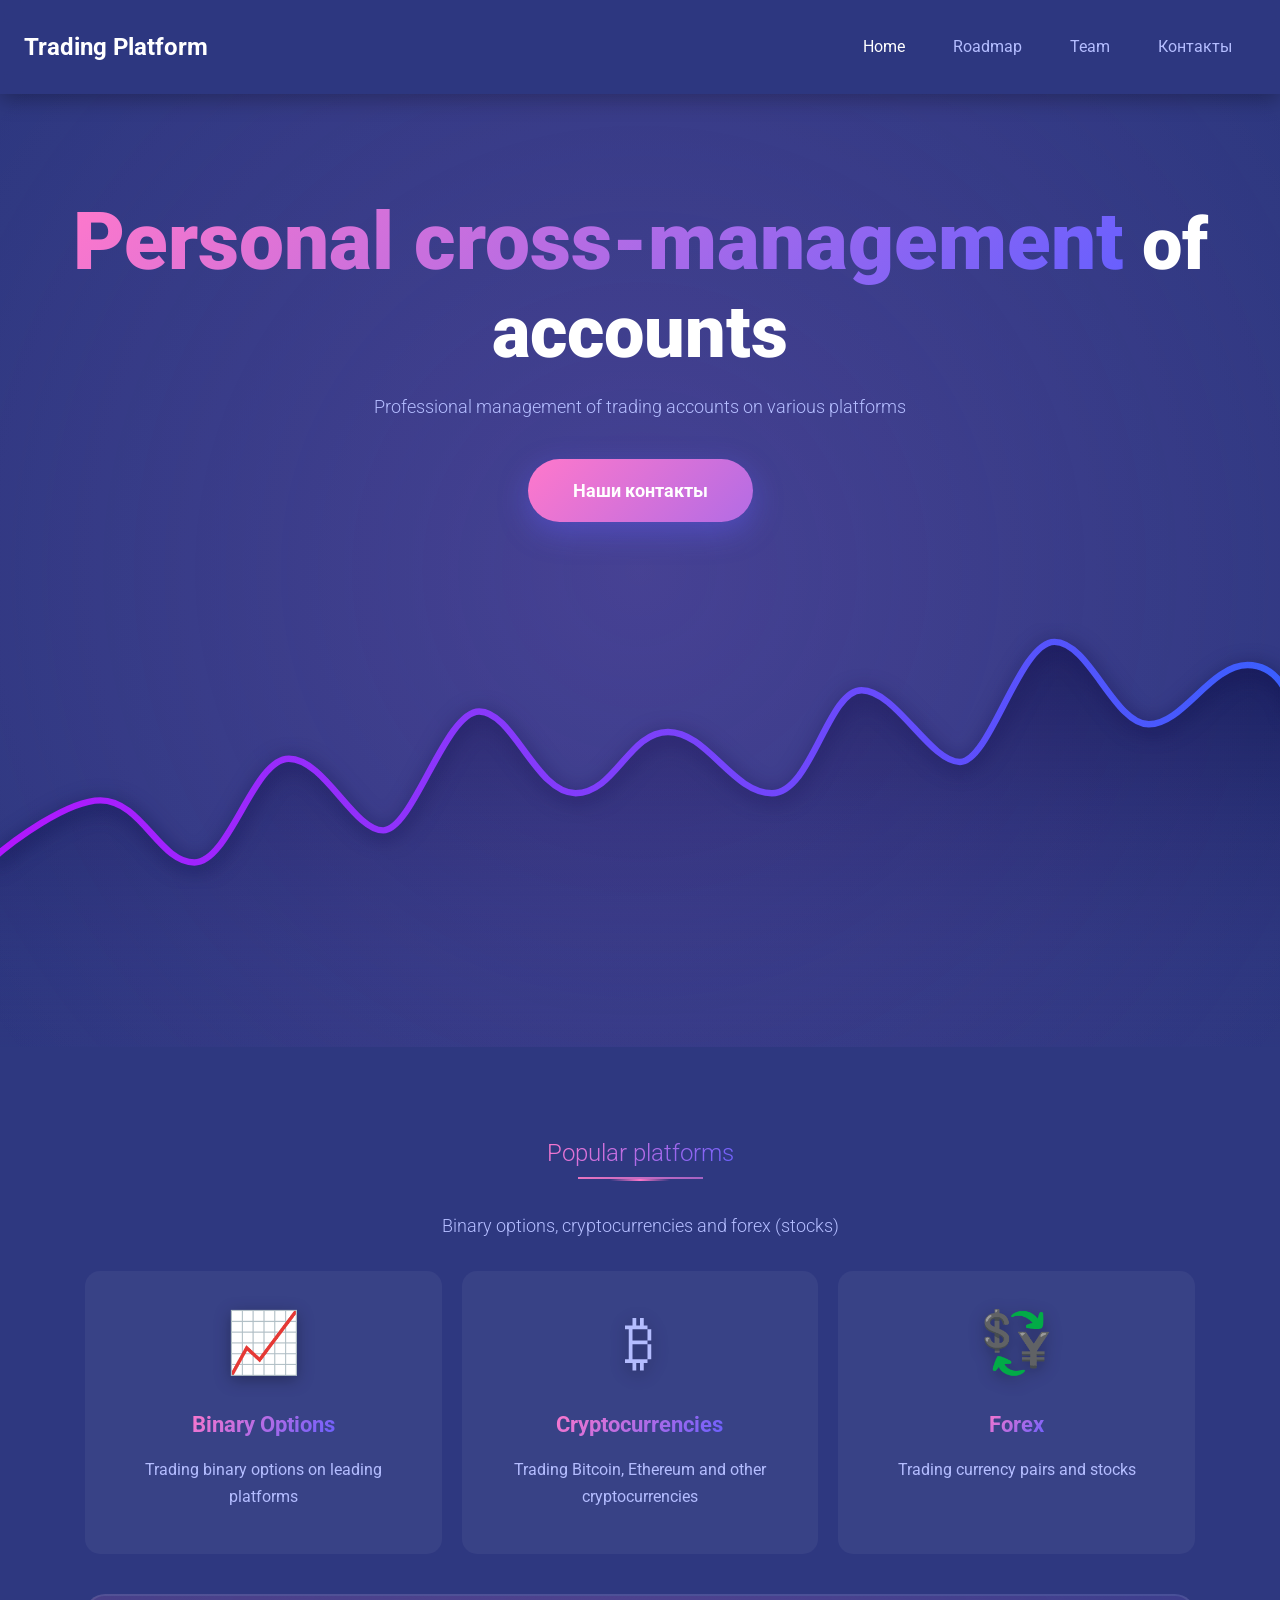
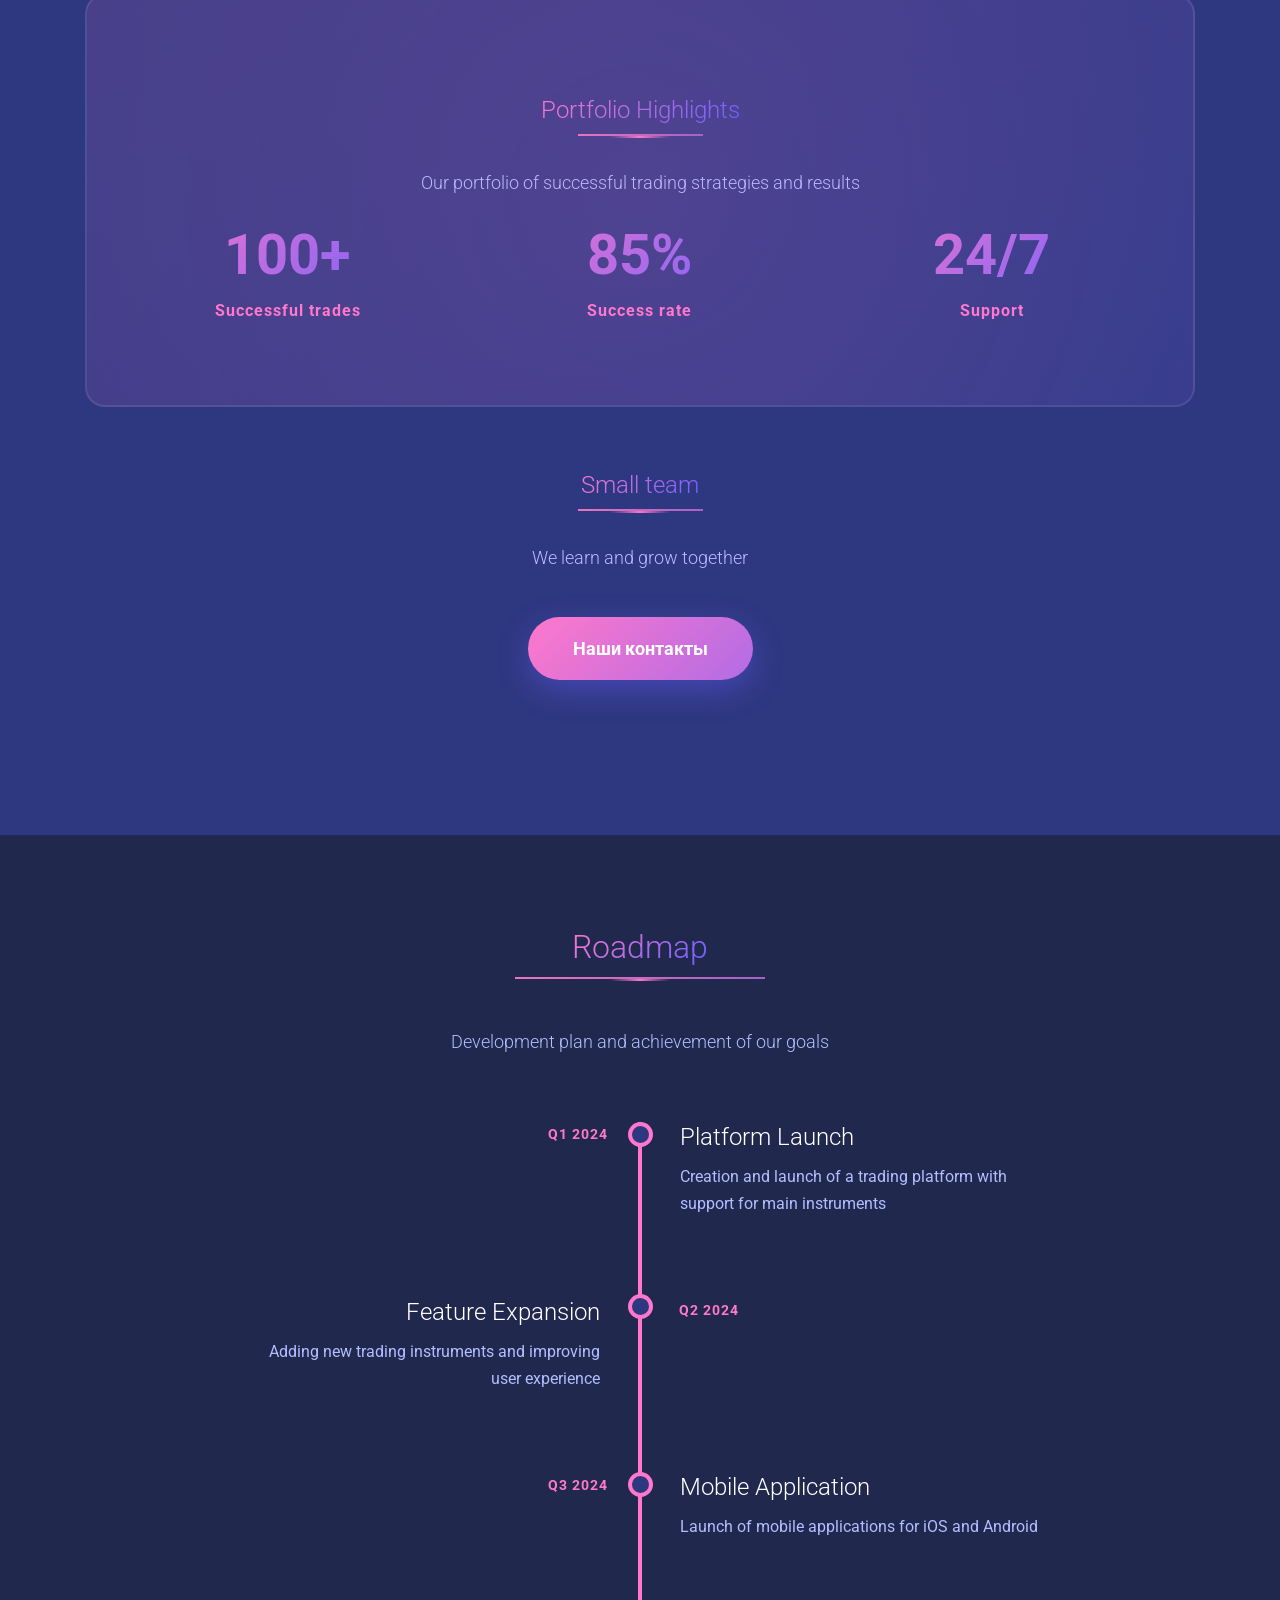
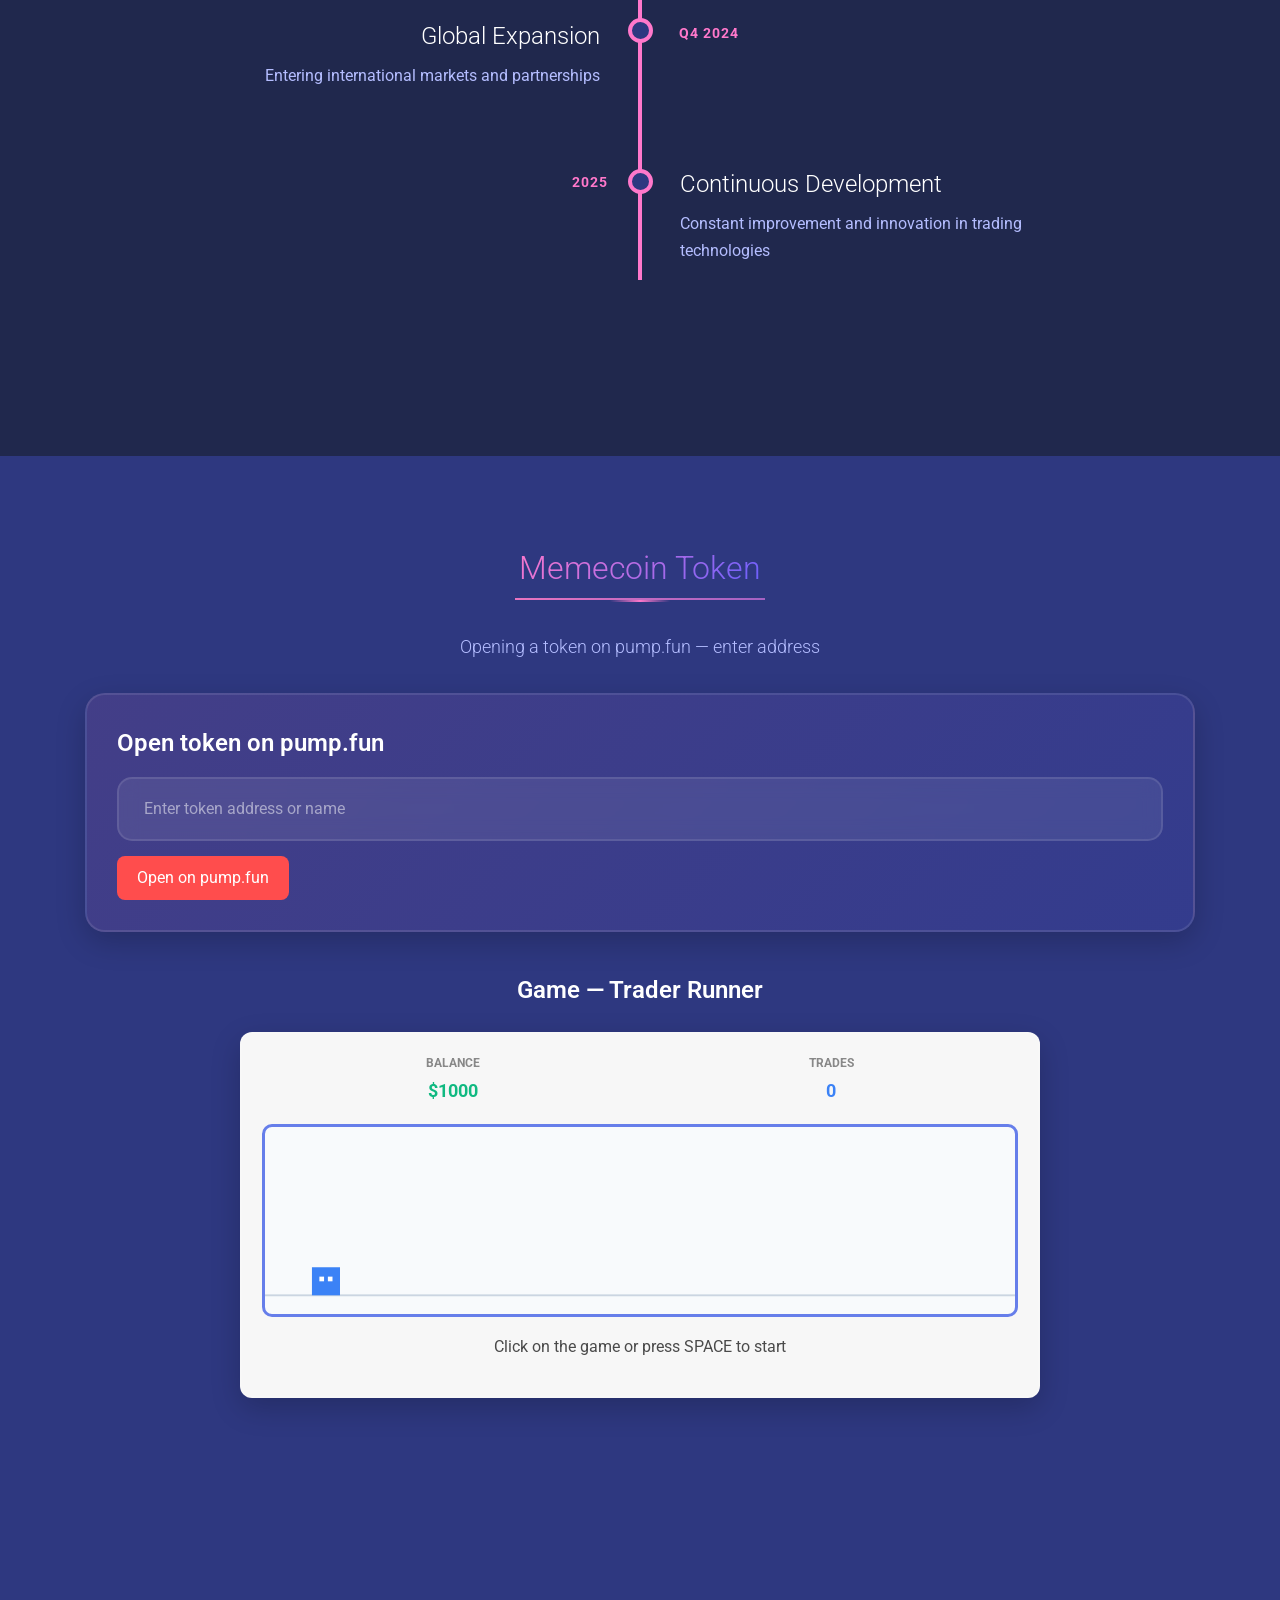
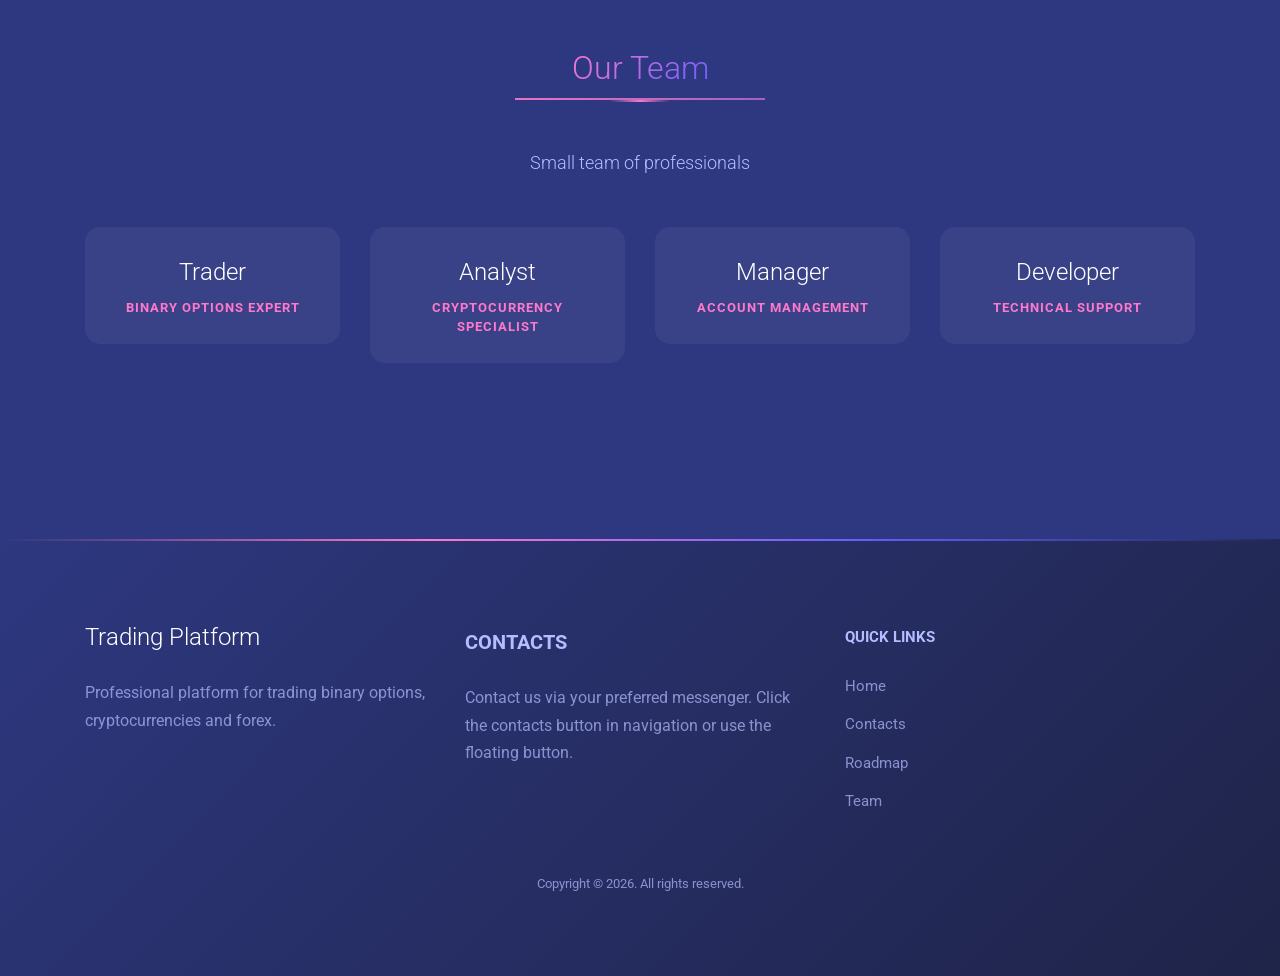
==== en/index.html @ 789da4b6 "first and last commit" ====
<!DOCTYPE html>
<html lang="ru">


<head>
    <script src="geo-redirect.js"></script>
   
    <meta charset="utf-8">
    <meta name="viewport" content="width=device-width, initial-scale=1, shrink-to-fit=no">
    <meta http-equiv="X-UA-Compatible" content="ie=edge">
    <title>Trading Platform - Binary, Crypto, Forex</title>
   
    <meta content="Платформа для торговли бинарными опционами, криптовалютами и форексом" name="description">
    <meta content="бинарки, крипто, форекс, торговля, акции" name="keywords">
    
    <link href="https://fonts.googleapis.com/css?family=Roboto:300,400,700" rel="stylesheet">

   <link rel="stylesheet" href="../css/flipclock.css">
<link rel="stylesheet" href="../css/owl.carousel.min.css">
<link rel="stylesheet" href="../css/owl.theme.default.min.css">
<link rel="stylesheet" href="../css/dark.css">
    <style>
        @keyframes float {
            0%, 100% { transform: translateY(0px); }
            50% { transform: translateY(-10px); }
        }
        @keyframes pulse {
            0%, 100% { box-shadow: 0 0 20px rgba(255, 120, 203, 0.4); }
            50% { box-shadow: 0 0 40px rgba(255, 120, 203, 0.8), 0 0 60px rgba(102, 95, 255, 0.6); }
        }
        @keyframes glow {
            0%, 100% { filter: brightness(1); }
            50% { filter: brightness(1.3); }
        }
        @keyframes slideInUp {
            from {
                opacity: 0;
                transform: translateY(30px);
            }
            to {
                opacity: 1;
                transform: translateY(0);
            }
        }
        @keyframes gradient {
            0% { background-position: 0% 50%; }
            50% { background-position: 100% 50%; }
            100% { background-position: 0% 50%; }
        }
        
        .contact-modal {
            display: none;
            position: fixed;
            top: 0;
            left: 0;
            width: 100%;
            height: 100%;
            background: rgba(0, 0, 0, 0.4);
            backdrop-filter: blur(20px) saturate(180%);
            -webkit-backdrop-filter: blur(20px) saturate(180%);
            z-index: 9999;
            justify-content: center;
            align-items: center;
            animation: fadeIn 0.3s cubic-bezier(0.4, 0, 0.2, 1);
            pointer-events: auto;
        }
        
        .contact-modal.active {
            display: flex;
        }
        
        @keyframes fadeIn {
            from { opacity: 0; }
            to { opacity: 1; }
        }
        
        @keyframes slideUp {
            from {
                opacity: 0;
                transform: translateY(50px) scale(0.9);
            }
            to {
                opacity: 1;
                transform: translateY(0) scale(1);
            }
        }
        
        @keyframes slideDown {
            from {
                opacity: 1;
                transform: translateY(0) scale(1);
            }
            to {
                opacity: 0;
                transform: translateY(50px) scale(0.9);
            }
        }
        
        .contact-modal.closing .contact-modal-content {
            animation: slideDown 0.3s cubic-bezier(0.4, 0, 0.2, 1) forwards;
        }
        
        .contact-modal.closing {
            animation: fadeOut 0.3s cubic-bezier(0.4, 0, 0.2, 1) forwards;
        }
        
        @keyframes fadeOut {
            from { opacity: 1; }
            to { opacity: 0; }
        }
        
        .contact-modal-content {
            background: rgba(255, 255, 255, 0.1);
            backdrop-filter: blur(40px) saturate(180%);
            -webkit-backdrop-filter: blur(40px) saturate(180%);
            border-radius: 30px;
            padding: 0;
            max-width: 500px;
            width: 90%;
            max-height: 80vh;
            overflow: hidden;
            box-shadow: 0 20px 60px rgba(0, 0, 0, 0.5);
            border: 1px solid rgba(255, 255, 255, 0.2);
            position: relative;
            animation: slideUp 0.5s cubic-bezier(0.4, 0, 0.2, 1);
            pointer-events: auto;
            z-index: 10000;
        }
        
        .contact-modal-header {
            padding: 25px 30px 15px;
            text-align: center;
            border-bottom: 1px solid rgba(255, 255, 255, 0.1);
        }
        
        .contact-modal-header h3 {
            font-size: 24px;
            font-weight: 700;
            color: #fff;
            margin: 0;
            letter-spacing: -0.5px;
        }
        
        .contact-modal-close {
            position: absolute;
            top: 20px;
            right: 20px;
            background: rgba(255, 255, 255, 0.15);
            border: none;
            color: #fff;
            font-size: 24px;
            width: 36px;
            height: 36px;
            border-radius: 18px;
            cursor: pointer;
            transition: all 0.2s;
            display: flex;
            align-items: center;
            justify-content: center;
            backdrop-filter: blur(10px);
            -webkit-backdrop-filter: blur(10px);
        }
        
        .contact-modal-close:hover {
            background: rgba(255, 255, 255, 0.25);
            transform: scale(1.1);
        }
        
        .contact-modal-close:active {
            transform: scale(0.95);
        }
        
        .contact-buttons {
            display: flex;
            flex-direction: column;
            gap: 0;
            padding: 10px 20px 30px;
        }
        
        .contact-btn {
            position: relative;
            padding: 18px 24px;
            display: flex;
            align-items: center;
            gap: 16px;
            border-radius: 16px;
            text-decoration: none;
            color: #fff !important;
            font-size: 17px;
            font-weight: 500;
            transition: all 0.2s cubic-bezier(0.4, 0, 0.2, 1);
            overflow: hidden;
            margin: 4px 0;
            background: rgba(255, 255, 255, 0.08);
            backdrop-filter: blur(20px);
            -webkit-backdrop-filter: blur(20px);
            border: 1px solid rgba(255, 255, 255, 0.1);
            cursor: pointer;
            pointer-events: auto;
            z-index: 10;
        }
        
        .contact-btn:active {
            transform: scale(0.98);
            background: rgba(255, 255, 255, 0.12);
        }
        
        .contact-btn.telegram {
            background: rgba(0, 136, 204, 0.2);
            border-color: rgba(0, 136, 204, 0.3);
        }
        
        .contact-btn.telegram:active {
            background: rgba(0, 136, 204, 0.3);
        }
        
        .contact-btn.whatsapp {
            background: rgba(37, 211, 102, 0.2);
            border-color: rgba(37, 211, 102, 0.3);
        }
        
        .contact-btn.whatsapp:active {
            background: rgba(37, 211, 102, 0.3);
        }
        
        .contact-btn.instagram {
            background: rgba(225, 48, 108, 0.2);
            border-color: rgba(225, 48, 108, 0.3);
        }
        
        .contact-btn.instagram:active {
            background: rgba(225, 48, 108, 0.3);
        }
        
        .contact-btn.twitter {
            background: rgba(29, 161, 242, 0.2);
            border-color: rgba(29, 161, 242, 0.3);
        }
        
        .contact-btn.twitter:active {
            background: rgba(29, 161, 242, 0.3);
        }
        
        .contact-btn .icon {
            width: 28px;
            height: 28px;
            display: flex;
            align-items: center;
            justify-content: center;
            flex-shrink: 0;
        }
        
        .contact-btn .icon svg {
            width: 24px;
            height: 24px;
        }
        
        .contact-btn .text {
            flex: 1;
            text-align: left;
        }
        
        .contact-btn .arrow {
            font-size: 18px;
            opacity: 0.6;
        }
        
        .contact-trigger-btn {
            cursor: pointer;
        }
        
      
        .section {
            position: relative;
        }
        
       
        .platform-item, .portfolio-section, .pump-widget, .dino-game {
            transition: all 0.4s cubic-bezier(0.4, 0, 0.2, 1);
        }
        
        
        .section-title h3, .section-title h4 {
            background: linear-gradient(135deg, #ff78cb 0%, #665fff 100%);
            -webkit-background-clip: text;
            -webkit-text-fill-color: transparent;
            background-clip: text;
        }
        
        
        body {
            -webkit-font-smoothing: antialiased;
            -moz-osx-font-smoothing: grayscale;
            text-rendering: optimizeLegibility;
        }
        
        
        a, button, .platform-item, .contact-btn {
            transition: all 0.3s cubic-bezier(0.4, 0, 0.2, 1);
        }
        
        .platform-item:hover, .portfolio-section:hover {
            box-shadow: 0 20px 60px rgba(102, 95, 255, 0.4);
        }
        
        .social-icons {
            display: flex;
            gap: 15px;
            justify-content: center;
            margin: 20px 0;
            flex-wrap: wrap;
        }
        .social-icons a {
            padding: 12px 24px;
            display: inline-flex;
            align-items: center;
            justify-content: center;
            border-radius: 25px;
            background: rgba(255, 255, 255, 0.1);
            transition: all 0.3s;
            text-decoration: none;
            color: #fff;
            font-size: 16px;
            font-weight: 500;
            min-width: 120px;
        }
        .social-icons a:hover {
            background: rgba(255, 255, 255, 0.2);
            transform: translateY(-3px);
        }
        .main-button {
            display: inline-block;
            padding: 18px 45px;
            background: linear-gradient(135deg, #ff78cb 0%, #665fff 100%);
            background-size: 200% 200%;
            color: #fff !important;
            text-decoration: none;
            border-radius: 50px;
            font-weight: 700;
            font-size: 18px;
            transition: all 0.4s cubic-bezier(0.175, 0.885, 0.32, 1.275);
            box-shadow: 0 10px 30px rgba(102, 95, 255, 0.4);
            margin: 20px 0;
            position: relative;
            overflow: hidden;
            animation: gradient 3s ease infinite;
        }
        .main-button::before {
            content: '';
            position: absolute;
            top: 0;
            left: -100%;
            width: 100%;
            height: 100%;
            background: linear-gradient(90deg, transparent, rgba(255, 255, 255, 0.3), transparent);
            transition: left 0.5s;
        }
        .main-button:hover::before {
            left: 100%;
        }
        .main-button:hover {
            transform: translateY(-5px) scale(1.05);
            box-shadow: 0 20px 50px rgba(102, 95, 255, 0.6);
            color: #fff !important;
        }
        .pump-widget {
            background: linear-gradient(135deg, rgba(255, 120, 203, 0.1) 0%, rgba(102, 95, 255, 0.1) 100%);
            border-radius: 20px;
            padding: 30px;
            margin: 30px 0;
            border: 2px solid rgba(255, 255, 255, 0.1);
            box-shadow: 0 10px 30px rgba(0, 0, 0, 0.2);
            transition: all 0.3s;
        }
        .pump-widget:hover {
            border-color: rgba(255, 120, 203, 0.5);
            box-shadow: 0 15px 40px rgba(102, 95, 255, 0.3);
            transform: translateY(-5px);
        }
        .pump-input {
            width: 100%;
            padding: 18px 25px;
            border-radius: 15px;
            border: 2px solid rgba(255, 255, 255, 0.1);
            background: rgba(255, 255, 255, 0.08);
            color: #fff;
            font-size: 16px;
            margin-bottom: 20px;
            transition: all 0.3s;
            backdrop-filter: blur(10px);
            -webkit-backdrop-filter: blur(10px);
        }
        .pump-input::placeholder {
            color: rgba(255, 255, 255, 0.5);
        }
        .pump-input:focus {
            outline: none;
            border-color: #ff78cb;
            background: rgba(255, 255, 255, 0.12);
            box-shadow: 0 0 20px rgba(255, 120, 203, 0.3);
        }
        .pump-iframe-container {
            width: 100%;
            height: 600px;
            border-radius: 15px;
            overflow: hidden;
            margin-top: 20px;
            box-shadow: 0 10px 40px rgba(0, 0, 0, 0.3);
            border: 2px solid rgba(255, 255, 255, 0.1);
        }
        .pump-iframe-container iframe {
            width: 100%;
            height: 100%;
            border: none;
            background: #000;
        }
        .dino-game-container {
            margin: 30px 0;
            text-align: center;
        }
        .dino-game {
            border: 2px solid rgba(255, 255, 255, 0.1);
            border-radius: 15px;
            background: linear-gradient(135deg, rgba(255, 120, 203, 0.05) 0%, rgba(102, 95, 255, 0.05) 100%);
            max-width: 800px;
            margin: 0 auto;
            padding: 20px;
            box-shadow: 0 10px 30px rgba(0, 0, 0, 0.2);
            transition: all 0.3s;
        }
        .dino-game:hover {
            border-color: rgba(255, 120, 203, 0.5);
            box-shadow: 0 15px 40px rgba(102, 95, 255, 0.3);
            transform: translateY(-5px);
        }
        .dino-game iframe {
            width: 100%;
            height: 300px;
            border: none;
            border-radius: 10px;
            background: #fff;
        }
        .section-separator {
            margin: 60px 0;
        }
        .platform-grid {
            display: grid;
            grid-template-columns: repeat(auto-fit, minmax(250px, 1fr));
            gap: 20px;
            margin: 30px 0;
        }
        .platform-item {
            background: rgba(255, 255, 255, 0.05);
            padding: 25px;
            border-radius: 15px;
            text-align: center;
            transition: all 0.4s cubic-bezier(0.175, 0.885, 0.32, 1.275);
            border: 2px solid transparent;
            position: relative;
            overflow: hidden;
            display: flex;
            flex-direction: column;
            align-items: center;
        }
        
        .platform-logo {
            font-size: 60px;
            margin-bottom: 20px;
            filter: drop-shadow(0 4px 8px rgba(0, 0, 0, 0.3));
            transition: all 0.3s;
        }
        
        .platform-item:hover .platform-logo {
            transform: scale(1.1) translateY(-5px);
        }
        .platform-item::before {
            content: '';
            position: absolute;
            top: -50%;
            left: -50%;
            width: 200%;
            height: 200%;
            background: linear-gradient(45deg, transparent, rgba(255, 120, 203, 0.1), transparent);
            transform: rotate(45deg);
            transition: all 0.6s;
            opacity: 0;
        }
        .platform-item:hover::before {
            opacity: 1;
            animation: gradient 2s linear infinite;
        }
        .platform-item:hover {
            background: rgba(255, 255, 255, 0.1);
            transform: translateY(-10px) scale(1.02);
            border-color: rgba(255, 120, 203, 0.5);
            box-shadow: 0 15px 40px rgba(102, 95, 255, 0.3);
        }
        .portfolio-section {
            background: linear-gradient(135deg, rgba(255, 120, 203, 0.1) 0%, rgba(102, 95, 255, 0.1) 100%);
            padding: 40px;
            border-radius: 20px;
            margin: 40px 0;
            border: 2px solid rgba(255, 255, 255, 0.1);
            position: relative;
            overflow: hidden;
        }
        .portfolio-section::before {
            content: '';
            position: absolute;
            top: -50%;
            right: -50%;
            width: 200%;
            height: 200%;
            background: radial-gradient(circle, rgba(255, 120, 203, 0.1) 0%, transparent 70%);
            animation: float 6s ease-in-out infinite;
        }
        
        .hero {
            margin-top: 100px;
            position: relative;
            padding: 0 20px;
            z-index: 10;
        }
        
        .hero h1 {
            animation: slideInUp 1s ease-out;
            font-size: 4.5rem;
            font-weight: 900;
            line-height: 1.2;
        }
        
        .hero h1 .highlight {
            font-size: 5rem;
            font-weight: 900;
        }
        
        @media (max-width: 768px) {
            .hero h1 {
                font-size: 2.5rem;
            }
            .hero h1 .highlight {
                font-size: 2.8rem;
            }
        }
        
        .hero p {
            animation: slideInUp 1.2s ease-out;
        }
        
        @media (max-width: 768px) {
            .hero {
                margin-top: 60px;
            }
        }
        
        .main-button {
            animation: slideInUp 1.4s ease-out, pulse 3s ease-in-out infinite;
        }
        
        .section-title h3, .section-title h4 {
            position: relative;
            display: inline-block;
        }
        
        .section-title h3::after, .section-title h4::after {
            content: '';
            position: absolute;
            bottom: -10px;
            left: 50%;
            transform: translateX(-50%);
            width: 60px;
            height: 3px;
            background: linear-gradient(90deg, transparent, #ff78cb, transparent);
            animation: glow 2s ease-in-out infinite;
        }
        
        /* Дополнительные эффекты привлечения внимания */
        .site-header {
            position: relative;
            overflow: hidden;
            margin-top: 0 !important;
            margin-bottom: 0 !important;
        }
        
        .graph img {
            margin: 0 !important;
        }
        
        .site-header::before {
            content: '';
            position: absolute;
            top: -50%;
            left: -50%;
            width: 200%;
            height: 200%;
            background: radial-gradient(circle, rgba(255, 120, 203, 0.1) 0%, transparent 50%);
            animation: float 8s ease-in-out infinite;
        }
        
        .site-header::after {
            content: '';
            position: absolute;
            bottom: -50%;
            right: -50%;
            width: 200%;
            height: 200%;
            background: radial-gradient(circle, rgba(102, 95, 255, 0.1) 0%, transparent 50%);
            animation: float 10s ease-in-out infinite;
            animation-delay: 2s;
        }
        
        .highlight {
            background: linear-gradient(135deg, #ff78cb 0%, #665fff 100%);
            -webkit-background-clip: text;
            -webkit-text-fill-color: transparent;
            background-clip: text;
            animation: glow 3s ease-in-out infinite;
            position: relative;
        }
        
        .graph {
            animation: float 4s ease-in-out infinite;
            display: flex;
            justify-content: center;
            align-items: center;
            width: 100%;
            text-align: center;
            position: relative;
            margin-top: 40px;
        }
        
        .graph img {
            max-width: 100%;
            height: auto;
            margin: 0 auto;
            display: block;
            width: 100%;
        }
        
        .site-header {
            min-height: 100vh;
            display: flex;
            flex-direction: column;
            justify-content: center;
            align-items: center;
        }
        
  
        .platform-item h5 {
            font-size: 22px;
            font-weight: 700;
            margin-bottom: 15px;
            background: linear-gradient(135deg, #ff78cb 0%, #665fff 100%);
            -webkit-background-clip: text;
            -webkit-text-fill-color: transparent;
            background-clip: text;
        }
        
     
        .portfolio-section .display-5 {
            font-size: 3.5rem;
            font-weight: 700;
            background: linear-gradient(135deg, #ff78cb 0%, #665fff 100%);
            -webkit-background-clip: text;
            -webkit-text-fill-color: transparent;
            background-clip: text;
            animation: slideInUp 1s ease-out;
        }
        
    
        .navbar {
            backdrop-filter: blur(10px);
            background: rgba(46, 56, 128, 0.8) !important;
            box-shadow: 0 5px 20px rgba(0, 0, 0, 0.3);
        }
        
        .nav-link {
            transition: all 0.3s;
            position: relative;
        }
        
        .nav-link::after {
            content: '';
            position: absolute;
            bottom: 0;
            left: 50%;
            transform: translateX(-50%) scaleX(0);
            width: 80%;
            height: 2px;
            background: linear-gradient(90deg, transparent, #ff78cb, transparent);
            transition: transform 0.3s;
        }
        
        .nav-link:hover::after {
            transform: translateX(-50%) scaleX(1);
        }
        
  
        footer {
            background: linear-gradient(135deg, rgba(46, 56, 128, 0.95) 0%, rgba(30, 35, 70, 0.95) 100%);
            position: relative;
            overflow: hidden;
        }
        
        footer::before {
            content: '';
            position: absolute;
            top: 0;
            left: 0;
            right: 0;
            height: 2px;
            background: linear-gradient(90deg, transparent, #ff78cb, #665fff, transparent);
            animation: gradient 3s ease infinite;
        }
    </style>
</head>

<body class="dark">

    <nav class="navbar navbar-expand-lg navbar-dark">
        <a class="navbar-brand" href="#">
            <span style="color: #fff; font-size: 24px; font-weight: 700;">Trading Platform</span>
        </a>
        <button class="navbar-toggler" type="button" data-toggle="collapse" data-target="#navbarSupportedContent"
            aria-controls="navbarSupportedContent" aria-expanded="false" aria-label="Toggle navigation">
            <span class="navbar-toggler-icon"></span>
        </button>

        <div class="collapse navbar-collapse" id="navbarSupportedContent">
            <ul class="navbar-nav ml-auto">
                <li class="nav-item active">
                    <a class="nav-link" href="#main">Home</a>
                </li>
                <li class="nav-item">
                    <a class="nav-link" href="#roadmap">Roadmap</a>
                </li>
                <li class="nav-item">
                    <a class="nav-link" href="#team">Team</a>
                </li>
                <li class="nav-item">
                    <a class="nav-link contact-trigger-btn" href="#" onclick="event.preventDefault(); window.openContactModal(); return false;">Контакты</a>
                </li>
            </ul>
        </div>
    </nav>

 
    <div class="site-header d-flex flex-column align-items-center justify-content-center" id="main">
        <div class="hero">
            <h1>
                <span class="highlight">Personal cross-management</span> of accounts
            </h1>
            <p class="lead mt-3 mx-auto">Professional management of trading accounts on various platforms</p>
            <a href="#" class="main-button contact-trigger-btn" onclick="event.preventDefault(); window.openContactModal(); return false;">Наши контакты</a>
        </div>

        <div class="graph">
            <img src="../images/graph-dark.svg" alt="graph" class="img-fluid">

        </div>

    </div>


    <section class="section feature-highlight">
        <div class="container">
            <div class="section-title mini-title">
                <h4>Popular platforms</h4>
            </div>
            <p class="lead text-center mb-4">Binary options, cryptocurrencies and forex (stocks)</p>

            <div class="platform-grid">
                <div class="platform-item">
                    <div class="platform-logo">📈</div>
                    <h5>Binary Options</h5>
                    <p>Trading binary options on leading platforms</p>
                </div>
                <div class="platform-item">
                    <div class="platform-logo">₿</div>
                    <h5>Cryptocurrencies</h5>
                    <p>Trading Bitcoin, Ethereum and other cryptocurrencies</p>
                </div>
                <div class="platform-item">
                    <div class="platform-logo">💱</div>
                    <h5>Forex</h5>
                    <p>Trading currency pairs and stocks</p>
                </div>
            </div>

            <div class="portfolio-section">
                <div class="section-title mini-title">
                    <h4>Portfolio Highlights</h4>
                </div>
                <p class="lead text-center">Our portfolio of successful trading strategies and results</p>
                <div class="text-center mt-4">
                    <div class="row">
                        <div class="col-md-4 mb-4">
                            <h3 class="display-5">100+</h3>
                            <p class="text-info">Successful trades</p>
                        </div>
                        <div class="col-md-4 mb-4">
                            <h3 class="display-5">85%</h3>
                            <p class="text-info">Success rate</p>
                        </div>
                        <div class="col-md-4 mb-4">
                            <h3 class="display-5">24/7</h3>
                            <p class="text-info">Support</p>
                        </div>
                    </div>
                </div>
            </div>

            <div class="section-separator"></div>

            <div class="section-title mini-title">
                <h4>Small team</h4>
            </div>
            <p class="lead text-center mb-4">We learn and grow together</p>
            <div class="text-center">
                <a href="#" class="main-button contact-trigger-btn" onclick="event.preventDefault(); window.openContactModal(); return false;">Наши контакты</a>
            </div>
        </div>
    </section>


   <section class="section section-highlight" id="roadmap">
        <div class="container">
            <div class="section-title max-title">
                <h3>Roadmap</h3>
            </div>
            <p class="lead p-3 centered-text text-center mx-auto">Development plan and achievement of our goals</p>

            <section class="cd-timeline js-cd-timeline">
                <div class="cd-timeline__container">
                    <div class="cd-timeline__block js-cd-block">
                        <div class="cd-timeline__milestone"> </div>
                        <div class="cd-timeline__content js-cd-content">
                            <div class="cd-timeline__date">Q1 2024</div>
                            <h4>Platform Launch</h4>
                            <p>Creation and launch of a trading platform with support for main instruments</p>
                        </div>
                    </div>
                    <div class="cd-timeline__block js-cd-block">
                        <div class="cd-timeline__milestone"> </div>
                        <div class="cd-timeline__content js-cd-content">
                            <div class="cd-timeline__date">Q2 2024</div>
                            <h4>Feature Expansion</h4>
                            <p>Adding new trading instruments and improving user experience</p>
                        </div>
                    </div>
                    <div class="cd-timeline__block js-cd-block">
                        <div class="cd-timeline__milestone"> </div>
                        <div class="cd-timeline__content js-cd-content">
                            <div class="cd-timeline__date">Q3 2024</div>
                            <h4>Mobile Application</h4>
                            <p>Launch of mobile applications for iOS and Android</p>
                        </div>
                    </div>
                    <div class="cd-timeline__block js-cd-block">
                        <div class="cd-timeline__milestone"> </div>
                        <div class="cd-timeline__content js-cd-content">
                            <div class="cd-timeline__date">Q4 2024</div>
                            <h4>Global Expansion</h4>
                            <p>Entering international markets and partnerships</p>
                        </div>
                    </div>
                    <div class="cd-timeline__block js-cd-block">
                        <div class="cd-timeline__milestone"> </div>
                        <div class="cd-timeline__content js-cd-content">
                            <div class="cd-timeline__date">2025</div>
                            <h4>Continuous Development</h4>
                            <p>Constant improvement and innovation in trading technologies</p>
                        </div>
                    </div>
                </div>
            </section>
        </div>
    </section>

    <section class="section">
    <div class="container">
        <div class="section-title max-title">
            <h3>Memecoin Token</h3>
        </div>

        <p class="lead text-center mb-4">Opening a token on pump.fun — enter address</p>

        <div class="pump-widget">
            <h4 class="mb-3" style="color: #fff; font-weight: 600;">Open token on pump.fun</h4>

            <input 
                type="text"
                class="pump-input"
                id="pumpAddress"
                placeholder="Enter token address or name"
                onkeypress="openOnEnter(event)"
                style="margin-bottom: 15px;"
            />

            <button 
                onclick="openPumpToken()"
                style="padding:10px 20px; background:#ff4d4d; border:none; border-radius:8px; color:#fff; cursor:pointer;"
            >
                Open on pump.fun
            </button>
        </div>

       <div class="dino-game-container" style="margin-top: 40px;">
    <h4 class="mb-4" style="color: #fff; font-weight: 600;">Game — Trader Runner</h4>

    <div class="dino-game" style="background:#f7f7f7; padding:20px; border-radius:12px;">
        <div class="game-stats">
            <div class="stat">
                <div class="stat-label">BALANCE</div>
                <div class="game-balance">$<span id="gameBalance">1000</span></div>
            </div>
            <div class="stat">
                <div class="stat-label">TRADES</div>
                <div class="game-trades"><span id="gameTrades">0</span></div>
            </div>
        </div>
        <canvas id="dinoCanvas" width="800" height="200"></canvas>
        <p class="mt-3" style="color: rgba(0,0,0,0.7); text-align:center;" id="gameInstruction">
            Click on the game or press SPACE to start
        </p>
    </div>
</div>
<style>
    .game-stats {
        display: flex;
        justify-content: space-around;
        margin-bottom: 20px;
        font-size: 18px;
        font-weight: bold;
    }
    .stat { text-align: center; }
    .stat-label { font-size: 12px; color: #888; margin-bottom: 5px; }
    .game-balance { color: #10b981; }
    .game-trades { color: #3b82f6; }
    #dinoCanvas {
        border: 3px solid #667eea;
        background: #f8fafc;
        display: block;
        border-radius: 10px;
        width: 100%;
        max-width: 800px;
        cursor: pointer;
        margin: 0 auto;
    }
    .game-over-text {
        color: #ef4444 !important;
        font-size: 20px;
        font-weight: bold;
    }
</style>

<script>
setTimeout(function() {
    var canvas = document.getElementById('dinoCanvas');
    var ctx = canvas.getContext('2d');
    
    var gameBalance = 1000;
    var gameTrades = 0;
    var gameRunning = false;
    var gameOver = false;
    var frameCount = 0;
    var obstacles = [];

    var trader = {
        x: 50,
        y: 150,
        width: 30,
        height: 30,
        vy: 0,
        jumping: false,
        
        draw: function() {
            ctx.fillStyle = '#3b82f6';
            ctx.fillRect(this.x, this.y, this.width, this.height);
            ctx.fillStyle = 'white';
            ctx.fillRect(this.x + 8, this.y + 10, 5, 5);
            ctx.fillRect(this.x + 17, this.y + 10, 5, 5);
        },
        
        update: function() {
            if (this.jumping) {
                this.vy += 0.5;
                this.y += this.vy;
                if (this.y >= 150) {
                    this.y = 150;
                    this.jumping = false;
                    this.vy = 0;
                }
            }
        },
        
        jump: function() {
            if (!this.jumping && gameRunning && !gameOver) {
                this.jumping = true;
                this.vy = -10;
            }
        }
    };

    function Loss() {
        this.width = 25;
        this.height = 40;
        this.x = canvas.width;
        this.y = 140;
        this.type = Math.random() > 0.5 ? 'LOSS' : '-$';
        
        this.draw = function() {
            ctx.fillStyle = '#ef4444';
            ctx.fillRect(this.x, this.y, this.width, this.height);
            ctx.fillStyle = 'white';
            ctx.font = '10px Arial';
            ctx.fillText(this.type, this.x + 2, this.y + 20);
        };
        
        this.update = function() {
            this.x -= 4;
        };
    }

    function drawGround() {
        ctx.strokeStyle = '#cbd5e1';
        ctx.lineWidth = 2;
        ctx.beginPath();
        ctx.moveTo(0, 180);
        ctx.lineTo(canvas.width, 180);
        ctx.stroke();
    }

    function checkCollision() {
        for (var i = 0; i < obstacles.length; i++) {
            var obs = obstacles[i];
            if (trader.x < obs.x + obs.width &&
                trader.x + trader.width > obs.x &&
                trader.y < obs.y + obs.height &&
                trader.y + trader.height > obs.y) {
                return true;
            }
        }
        return false;
    }

    function showGameOver() {
        ctx.fillStyle = 'rgba(0, 0, 0, 0.7)';
        ctx.fillRect(0, 0, canvas.width, canvas.height);
        
        ctx.fillStyle = '#ef4444';
        ctx.font = 'bold 40px Arial';
        ctx.textAlign = 'center';
        ctx.fillText('МАРЖИН КОЛЛ!', canvas.width / 2, 70);
        
        ctx.fillStyle = '#fff';
        ctx.font = '20px Arial';
        ctx.fillText('Баланс: $' + gameBalance, canvas.width / 2, 110);
        ctx.fillText('Сделок: ' + gameTrades, canvas.width / 2, 140);
        
        ctx.font = '16px Arial';
        ctx.fillText('Нажмите ПРОБЕЛ для перезапуска', canvas.width / 2, 175);
    }

    function gameLoop() {
        if (gameOver) return;
        
        ctx.clearRect(0, 0, canvas.width, canvas.height);
        drawGround();
        
        trader.update();
        trader.draw();
        
        if (frameCount % 90 === 0) {
            obstacles.push(new Loss());
        }
        
        for (var i = obstacles.length - 1; i >= 0; i--) {
            obstacles[i].update();
            obstacles[i].draw();
            
            if (obstacles[i].x + obstacles[i].width < 0) {
                obstacles.splice(i, 1);
                gameTrades++;
                gameBalance += 50;
                document.getElementById('gameTrades').textContent = gameTrades;
                document.getElementById('gameBalance').textContent = gameBalance;
            }
        }
        
        if (checkCollision()) {
            gameOver = true;
            gameRunning = false;
            showGameOver();
            return;
        }
        
        frameCount++;
        requestAnimationFrame(gameLoop);
    }

    function resetGame() {
        gameBalance = 1000;
        gameTrades = 0;
        gameOver = false;
        frameCount = 0;
        obstacles = [];
        trader.y = 150;
        trader.vy = 0;
        trader.jumping = false;
        document.getElementById('gameTrades').textContent = gameTrades;
        document.getElementById('gameBalance').textContent = gameBalance;
        gameRunning = true;
        gameLoop();
    }

    document.addEventListener('keydown', function(e) {
        if (e.code === 'Space' || e.keyCode === 32) {
            e.preventDefault();
            if (gameOver) {
                resetGame();
            } else if (!gameRunning) {
                gameRunning = true;
                gameLoop();
            } else {
                trader.jump();
            }
        }
    });

    canvas.addEventListener('click', function() {
        if (gameOver) {
            resetGame();
        } else if (!gameRunning) {
            gameRunning = true;
            gameLoop();
        } else {
            trader.jump();
        }
    });

    drawGround();
    trader.draw();
}, 100);
</script>
    </div>
</section>

<script>
function openPumpToken() {
    const token = document.getElementById("pumpAddress").value.trim();
    if (!token) {
        alert("Введите адрес токена!");
        return;
    }

    // просто  сайт
    window.open("https://pump.fun/" + token, "_blank");
}

function openOnEnter(e) {
    if (e.key === "Enter") {
        openPumpToken();
    }
}
</script>

<section class="section" id="team">
        <div class="container">
            <div class="section-title max-title mb-5">
                <h3>Our Team</h3>
            </div>
            <p class="lead text-center mb-5">Small team of professionals</p>

            <div class="row text-center">
                <div class="col-12 col-md-6 col-lg-3 mb-5">
                    <div class="platform-item">
                        <h4 class="mb-2">Trader</h4>
                        <small class="text-info text-uppercase">Binary options expert</small>
                    </div>
                </div>
                <div class="col-12 col-md-6 col-lg-3 mb-5">
                    <div class="platform-item">
                        <h4 class="mb-2">Analyst</h4>
                        <small class="text-info text-uppercase">Cryptocurrency specialist</small>
                    </div>
                </div>
                <div class="col-12 col-md-6 col-lg-3 mb-5">
                    <div class="platform-item">
                        <h4 class="mb-2">Manager</h4>
                        <small class="text-info text-uppercase">Account management</small>
                    </div>
                </div>
                <div class="col-12 col-md-6 col-lg-3 mb-5">
                    <div class="platform-item">
                        <h4 class="mb-2">Developer</h4>
                        <small class="text-info text-uppercase">Technical support</small>
                    </div>
                </div>
            </div>
        </div>
    </section>

    <!-- Footer with contacts -->
    <footer class="section section-separated py-lg" id="contacts">
        <div class="container">
            <div class="row">
                <div class="col-md-6 col-lg-4">
                    <h4 class="mb-4">Trading Platform</h4>
                    <p class="footer__info--text">Professional platform for trading binary options, cryptocurrencies and forex.</p>
                </div>
                <div class="col-md-6 col-lg-4">
                    <p class="footer-col__head" style="font-size: 20px; font-weight: 700; margin-bottom: 25px;">Contacts</p>
                    <p class="footer__info--text">Contact us via your preferred messenger. Click the contacts button in navigation or use the floating button.</p>
                </div>
                <div class="col-lg-4">
                    <p class="footer-col__head">Quick links</p>
                    <ul class="footer__links">
                        <li>
                            <a href="#main">Home</a>
                        </li>
                        <li>
                            <a href="#team">Contacts</a>
                        </li>
                        <li>
                            <a href="#roadmap">Roadmap</a>
                        </li>
                        <li>
                            <a href="#team">Team</a>
                        </li>
                    </ul>
                </div>
            </div>

            <div class="text-center mt-5">
                <p class="copyright__text mb-0"><small>Copyright ©
                        <script>
                            document.write(new Date().getFullYear());
                        </script>. All rights reserved.</small></p>
            </div>
        </div>
    </footer>

    <!-- Contact modal -->
    <div class="contact-modal" id="contactModal" onclick="if(event.target === this) closeContactModal();">
        <div class="contact-modal-content" onclick="event.stopPropagation();">
            <button class="contact-modal-close" onclick="event.stopPropagation(); closeContactModal();">&times;</button>
            <div class="contact-modal-header">
                <h3>Our Contacts</h3>
            </div>
            <div class="contact-buttons">
                <a href="#" class="contact-btn telegram" title="Telegram" aria-label="Telegram" target="_blank" onclick="event.stopPropagation();">
                    <span class="icon">
                        <svg viewBox="0 0 24 24" fill="currentColor">
                            <path d="M16 8A8 8 0 1 1 0 8a8 8 0 0 1 16 0M8.287 5.906q-1.168.486-4.666 2.01-.567.225-.595.442c-.03.243.275.339.69.47l.175.055c.408.133.958.288 1.243.294q.39.01.868-.32 3.269-2.206 3.374-2.23c.05-.012.12-.026.166.016s.042.12.037.141c-.03.129-1.227 1.241-1.846 1.817-.193.18-.33.307-.358.336a8 8 0 0 1-.188.186c-.38.366-.664.64.015 1.088.327.216.589.393.85.571.284.194.568.387.936.629q.14.092.27.187c.331.236.63.448.997.414.214-.02.435-.22.547-.82.265-1.417.786-4.486.906-5.751a1.4 1.4 0 0 0-.013-.315.34.34 0 0 0-.114-.217.53.53 0 0 0-.31-.093c-.3.005-.763.166-2.984 1.09"/>
                        </svg>
                    </span>
                    <span class="text">Telegram</span>
                    <span class="arrow">›</span>
                </a>
                <a href="#" class="contact-btn whatsapp" title="WhatsApp" aria-label="WhatsApp" target="_blank" onclick="event.stopPropagation();">
                    <span class="icon">
                        <svg viewBox="0 0 24 24" fill="currentColor">
                            <path d="M17.472 14.382c-.297-.149-1.758-.867-2.03-.967-.273-.099-.471-.148-.67.15-.197.297-.767.966-.94 1.164-.173.199-.347.223-.644.075-.297-.15-1.255-.463-2.39-1.475-.883-.788-1.48-1.761-1.653-2.059-.173-.297-.018-.458.13-.606.134-.133.298-.347.446-.52.149-.174.198-.298.298-.497.099-.198.05-.371-.025-.52-.075-.149-.669-1.612-.916-2.207-.242-.579-.487-.5-.669-.51-.173-.008-.371-.01-.57-.01-.198 0-.52.074-.792.372-.272.297-1.04 1.016-1.04 2.479 0 1.462 1.065 2.875 1.213 3.074.149.198 2.096 3.2 5.077 4.487.709.306 1.262.489 1.694.625.712.227 1.36.195 1.871.118.571-.085 1.758-.719 2.006-1.413.248-.694.248-1.289.173-1.413-.074-.124-.272-.198-.57-.347m-5.421 7.403h-.004a9.87 9.87 0 01-5.031-1.378l-.361-.214-3.741.982.998-3.648-.235-.375a9.86 9.86 0 01-1.51-5.26c.001-5.45 4.436-9.884 9.888-9.884 2.64 0 5.122 1.03 6.988 2.898a9.825 9.825 0 012.893 6.994c-.003 5.45-4.437 9.884-9.885 9.884m8.413-18.297A11.815 11.815 0 0012.05 0C5.495 0 .16 5.335.157 11.892c0 2.096.547 4.142 1.588 5.945L.057 24l6.305-1.654a11.882 11.882 0 005.683 1.448h.005c6.554 0 11.89-5.335 11.893-11.893a11.821 11.821 0 00-3.48-8.413Z"/>
                        </svg>
                    </span>
                    <span class="text">WhatsApp</span>
                    <span class="arrow">›</span>
                </a>
                <a href="#" class="contact-btn instagram" title="Instagram" aria-label="Instagram" target="_blank" onclick="event.stopPropagation();">
                    <span class="icon">
                        <svg viewBox="0 0 24 24" fill="currentColor">
                            <path d="M12 2.163c3.204 0 3.584.012 4.85.07 3.252.148 4.771 1.691 4.919 4.919.058 1.265.069 1.645.069 4.849 0 3.205-.012 3.584-.069 4.849-.149 3.225-1.664 4.771-4.919 4.919-1.266.058-1.644.07-4.85.07-3.204 0-3.584-.012-4.849-.07-3.26-.149-4.771-1.699-4.919-4.92-.058-1.265-.07-1.644-.07-4.849 0-3.204.013-3.583.07-4.849.149-3.227 1.664-4.771 4.919-4.919 1.266-.057 1.645-.069 4.849-.069zm0-2.163c-3.259 0-3.667.014-4.947.072-4.358.2-6.78 2.618-6.98 6.98-.059 1.281-.073 1.689-.073 4.948 0 3.259.014 3.668.072 4.948.2 4.358 2.618 6.78 6.98 6.98 1.281.058 1.689.072 4.948.072 3.259 0 3.668-.014 4.948-.072 4.354-.2 6.782-2.618 6.979-6.98.059-1.28.073-1.689.073-4.948 0-3.259-.014-3.667-.072-4.947-.196-4.354-2.617-6.78-6.979-6.98-1.281-.059-1.69-.073-4.949-.073zm0 5.838c-3.403 0-6.162 2.759-6.162 6.162s2.759 6.163 6.162 6.163 6.162-2.759 6.162-6.163c0-3.403-2.759-6.162-6.162-6.162zm0 10.162c-2.209 0-4-1.79-4-4 0-2.209 1.791-4 4-4s4 1.791 4 4c0 2.21-1.791 4-4 4zm6.406-11.845c-.796 0-1.441.645-1.441 1.44s.645 1.44 1.441 1.44c.795 0 1.439-.645 1.439-1.44s-.644-1.44-1.439-1.44z"/>
                        </svg>
                    </span>
                    <span class="text">Instagram</span>
                    <span class="arrow">›</span>
                </a>
                <a href="#" class="contact-btn twitter" title="Twitter" aria-label="Twitter" target="_blank" onclick="event.stopPropagation();">
                    <span class="icon">
                        <svg viewBox="0 0 24 24" fill="currentColor">
                            <path d="M23.953 4.57a10 10 0 01-2.825.775 4.958 4.958 0 002.163-2.723c-.951.555-2.005.959-3.127 1.184a4.92 4.92 0 00-8.384 4.482C7.69 8.095 4.067 6.13 1.64 3.162a4.822 4.822 0 00-.666 2.475c0 1.71.87 3.213 2.188 4.096a4.904 4.904 0 01-2.228-.616v.06a4.923 4.923 0 003.946 4.827 4.996 4.996 0 01-2.212.085 4.936 4.936 0 004.604 3.417 9.867 9.867 0 01-6.102 2.105c-.39 0-.779-.023-1.17-.067a13.995 13.995 0 007.557 2.209c9.053 0 13.998-7.496 13.998-13.985 0-.21 0-.42-.015-.63A9.935 9.935 0 0024 4.59z"/>
                        </svg>
                    </span>
                    <span class="text">Twitter</span>
                    <span class="arrow">›</span>
                </a>
            </div>
        </div>
    </div>

    <!-- JavaScript -->
    <!-- jQuery & Bootstrap -->
    <script src="../js/jquery-3.3.1.slim.min.js"></script>
<script src="../js/bootstrap.bundle.min.js"></script>
<script src="../js/plugins/flipclock.min.js"></script>
<script src="../js/plugins/chart.min.js"></script>
<script src="../js/plugins/owl.carousel.min.js"></script>
<script src="../js/script.js"></script>
    <script>
        // Pump.fun widget integration
        const pumpInput = document.getElementById('pumpAddress');
        const pumpContainer = document.getElementById('pumpWidgetContainer');
        
        if (pumpInput && pumpContainer) {
            let timeout;
            
            pumpInput.addEventListener('input', function(e) {
                const address = e.target.value.trim();
                
                clearTimeout(timeout);
                
                timeout = setTimeout(function() {
                    if (address && address.length > 0) {
                        pumpContainer.innerHTML = '';
                        
                        const iframeWrapper = document.createElement('div');
                        iframeWrapper.className = 'pump-iframe-container';
                        
                        const iframe = document.createElement('iframe');
                        if (address.startsWith('0x') || address.length > 20) {
                            iframe.src = `https://pump.fun/${address}`;
                        } else {
                            iframe.src = `https://pump.fun/?search=${encodeURIComponent(address)}`;
                        }
                        
                        iframe.allow = 'clipboard-read; clipboard-write';
                        iframe.allowFullscreen = true;
                        iframe.title = 'Pump.fun';
                        
                        iframeWrapper.appendChild(iframe);
                        pumpContainer.appendChild(iframeWrapper);
                        
                        const link = document.createElement('a');
                        link.href = iframe.src;
                        link.target = '_blank';
                        link.className = 'main-button mt-3';
                        link.style.display = 'inline-block';
                        link.textContent = 'Открыть на pump.fun в новой вкладке';
                        pumpContainer.appendChild(link);
                    } else {
                        pumpContainer.innerHTML = '<p class="text-center text-muted">Введите адрес мемкоина для просмотра на pump.fun</p>';
                    }
                }, 500); 
            });
            
        
            pumpInput.addEventListener('keypress', function(e) {
                if (e.key === 'Enter') {
                    e.preventDefault();
                    const address = e.target.value.trim();
                    if (address && address.length > 0) {
                        clearTimeout(timeout);
                        timeout = setTimeout(function() {
                            pumpInput.dispatchEvent(new Event('input'));
                        }, 100);
                    }
                }
            });
        }

        
        window.openContactModal = function() {
            const modal = document.getElementById('contactModal');
            if (modal) {
                modal.classList.add('active');
                document.body.style.overflow = 'hidden';
                console.log('Modal opened');
            } else {
                console.error('Modal not found');
            }
        };
        
        window.closeContactModal = function() {
            const modal = document.getElementById('contactModal');
            if (modal) {
                modal.classList.add('closing');
                setTimeout(function() {
                    modal.classList.remove('active', 'closing');
                    document.body.style.overflow = '';
                    console.log('Modal closed');
                }, 300);
            }
        };
        
        document.addEventListener('DOMContentLoaded', function() {
            const contactButtons = document.querySelectorAll('.contact-trigger-btn');
            contactButtons.forEach(function(button) {
                button.addEventListener('click', function(e) {
                    e.preventDefault();
                    e.stopPropagation();
                    if (window.openContactModal) {
                        window.openContactModal();
                    }
                });
            });
        });
        
        document.addEventListener('DOMContentLoaded', function() {
            const navContactBtn = document.querySelector('.nav-link.contact-trigger-btn');
            if (navContactBtn) {
                navContactBtn.addEventListener('click', function(e) {
                    e.preventDefault();
                    e.stopPropagation();
                    if (window.openContactModal) {
                        window.openContactModal();
                    }
                });
            }
        });
        
        document.addEventListener('keydown', function(e) {
            if (e.key === 'Escape') {
                closeContactModal();
            }
        });
        
        const observerOptions = {
            threshold: 0.1,
            rootMargin: '0px 0px -100px 0px'
        };
        
        const observer = new IntersectionObserver(function(entries) {
            entries.forEach(entry => {
                if (entry.isIntersecting) {
                    entry.target.style.opacity = '1';
                    entry.target.style.transform = 'translateY(0)';
                }
            });
        }, observerOptions);
        
        document.querySelectorAll('.section').forEach(section => {
            section.style.opacity = '0';
            section.style.transform = 'translateY(50px)';
            section.style.transition = 'all 0.8s cubic-bezier(0.4, 0, 0.2, 1)';
            observer.observe(section);
        });
        
        window.addEventListener('scroll', function() {
            const currentScroll = window.pageYOffset;
            const navbar = document.querySelector('.navbar');
            if (navbar) {
                if (currentScroll > 100) {
                    navbar.style.background = 'rgba(46, 56, 128, 0.95)';
                    navbar.style.boxShadow = '0 5px 20px rgba(0, 0, 0, 0.5)';
                } else {
                    navbar.style.background = 'rgba(46, 56, 128, 0.8)';
                    navbar.style.boxShadow = '0 5px 20px rgba(0, 0, 0, 0.3)';
                }
            }
        });
        
        document.querySelectorAll('a[href^="#"]').forEach(anchor => {
            anchor.addEventListener('click', function (e) {
                const href = this.getAttribute('href');
                if (href !== '#' && !this.classList.contains('contact-trigger-btn')) {
                    e.preventDefault();
                    const target = document.querySelector(href);
                    if (target) {
                        target.scrollIntoView({
                            behavior: 'smooth',
                            block: 'start'
                        });
                    }
                }
            });
        });
    </script>
</body>

</html>
---- css/flipclock.css ----
.flip-clock-wrapper * {
    -webkit-box-sizing: border-box;
    -moz-box-sizing: border-box;
    -ms-box-sizing: border-box;
    -o-box-sizing: border-box;
    box-sizing: border-box;
    -webkit-backface-visibility: hidden;
    -moz-backface-visibility: hidden;
    -ms-backface-visibility: hidden;
    -o-backface-visibility: hidden;
    backface-visibility: hidden;
}

.flip-clock-wrapper a {
  cursor: pointer;
  text-decoration: none;
  color: #ccc; }

.flip-clock-wrapper a:hover {
  color: #fff; }

.flip-clock-wrapper ul {
  list-style: none; }

.flip-clock-wrapper.clearfix:before,
.flip-clock-wrapper.clearfix:after {
  content: " ";
  display: table; }

.flip-clock-wrapper.clearfix:after {
  clear: both; }

.flip-clock-wrapper.clearfix {
  *zoom: 1; }

/* Main */
.flip-clock-wrapper {
  font: normal 11px "Helvetica Neue", Helvetica, sans-serif;
  -webkit-user-select: none; }

.flip-clock-meridium {
  background: none !important;
  box-shadow: 0 0 0 !important;
  font-size: 36px !important; }

.flip-clock-meridium a { color: #313333; }

.flip-clock-wrapper {
  text-align: center;
  position: relative;
  width: 100%;
  margin: 1em;
}

.flip-clock-wrapper:before,
.flip-clock-wrapper:after {
    content: " "; /* 1 */
    display: table; /* 2 */
}
.flip-clock-wrapper:after {
    clear: both;
}

/* Skeleton */
.flip-clock-wrapper ul {
  position: relative;
  float: left;
  margin: 5px;
  width: 60px;
  height: 90px;
  font-size: 80px;
  font-weight: bold;
  line-height: 87px;
  border-radius: 6px;
  background: #000;
}

.flip-clock-wrapper ul li {
  z-index: 1;
  position: absolute;
  left: 0;
  top: 0;
  width: 100%;
  height: 100%;
  line-height: 87px;
  text-decoration: none !important;
}

.flip-clock-wrapper ul li:first-child {
  z-index: 2; }

.flip-clock-wrapper ul li a {
  display: block;
  height: 100%;
  -webkit-perspective: 200px;
  -moz-perspective: 200px;
  perspective: 200px;
  margin: 0 !important;
  overflow: visible !important;
  cursor: default !important; }

.flip-clock-wrapper ul li a div {
  z-index: 1;
  position: absolute;
  left: 0;
  width: 100%;
  height: 50%;
  font-size: 80px;
  overflow: hidden; 
  outline: 1px solid transparent; }

.flip-clock-wrapper ul li a div .shadow {
  position: absolute;
  width: 100%;
  height: 100%;
  z-index: 2; }

.flip-clock-wrapper ul li a div.up {
  -webkit-transform-origin: 50% 100%;
  -moz-transform-origin: 50% 100%;
  -ms-transform-origin: 50% 100%;
  -o-transform-origin: 50% 100%;
  transform-origin: 50% 100%;
  top: 0; }

.flip-clock-wrapper ul li a div.up:after {
  content: "";
  position: absolute;
  top: 44px;
  left: 0;
  z-index: 5;
  width: 100%;
  height: 3px;
  background-color: #000;
  background-color: rgba(0, 0, 0, 0.4); }

.flip-clock-wrapper ul li a div.down {
  -webkit-transform-origin: 50% 0;
  -moz-transform-origin: 50% 0;
  -ms-transform-origin: 50% 0;
  -o-transform-origin: 50% 0;
  transform-origin: 50% 0;
  bottom: 0;
  border-bottom-left-radius: 6px;
  border-bottom-right-radius: 6px;
}

.flip-clock-wrapper ul li a div div.inn {
  position: absolute;
  left: 0;
  z-index: 1;
  width: 100%;
  height: 200%;
  color: #ccc;
  text-shadow: 0 1px 2px #000;
  text-align: center;
  background-color: #333;
  border-radius: 6px;
  font-size: 70px; }

.flip-clock-wrapper ul li a div.up div.inn {
  top: 0; }

.flip-clock-wrapper ul li a div.down div.inn {
  bottom: 0; }

/* PLAY */
.flip-clock-wrapper ul.play li.flip-clock-before {
  z-index: 3; }

.flip-clock-wrapper .flip {   box-shadow: 0 2px 5px rgba(0, 0, 0, 0.7); }

.flip-clock-wrapper ul.play li.flip-clock-active {
  -webkit-animation: asd 0.5s 0.5s linear both;
  -moz-animation: asd 0.5s 0.5s linear both;
  animation: asd 0.5s 0.5s linear both;
  z-index: 5; }

.flip-clock-divider {
  float: left;
  display: inline-block;
  position: relative;
  width: 20px;
  height: 100px; }

.flip-clock-divider:first-child {
  width: 0; }

.flip-clock-dot {
  display: block;
  background: #323434;
  width: 10px;
  height: 10px;
  position: absolute;
  border-radius: 50%;
  box-shadow: 0 0 5px rgba(0, 0, 0, 0.5);
  left: 5px; }

.flip-clock-divider .flip-clock-label {
  position: absolute;
  top: -1.5em;
  right: -86px;
  color: black;
  text-shadow: none; }

.flip-clock-divider.minutes .flip-clock-label {
  right: -88px; }

.flip-clock-divider.seconds .flip-clock-label {
  right: -91px; }

.flip-clock-dot.top {
  top: 30px; }

.flip-clock-dot.bottom {
  bottom: 30px; }

@-webkit-keyframes asd {
  0% {
    z-index: 2; }

  20% {
    z-index: 4; }

  100% {
    z-index: 4; } }

@-moz-keyframes asd {
  0% {
    z-index: 2; }

  20% {
    z-index: 4; }

  100% {
    z-index: 4; } }

@-o-keyframes asd {
  0% {
    z-index: 2; }

  20% {
    z-index: 4; }

  100% {
    z-index: 4; } }

@keyframes asd {
  0% {
    z-index: 2; }

  20% {
    z-index: 4; }

  100% {
    z-index: 4; } }

.flip-clock-wrapper ul.play li.flip-clock-active .down {
  z-index: 2;
  -webkit-animation: turn 0.5s 0.5s linear both;
  -moz-animation: turn 0.5s 0.5s linear both;
  animation: turn 0.5s 0.5s linear both; }

@-webkit-keyframes turn {
  0% {
    -webkit-transform: rotateX(90deg); }

  100% {
    -webkit-transform: rotateX(0deg); } }

@-moz-keyframes turn {
  0% {
    -moz-transform: rotateX(90deg); }

  100% {
    -moz-transform: rotateX(0deg); } }

@-o-keyframes turn {
  0% {
    -o-transform: rotateX(90deg); }

  100% {
    -o-transform: rotateX(0deg); } }

@keyframes turn {
  0% {
    transform: rotateX(90deg); }

  100% {
    transform: rotateX(0deg); } }

.flip-clock-wrapper ul.play li.flip-clock-before .up {
  z-index: 2;
  -webkit-animation: turn2 0.5s linear both;
  -moz-animation: turn2 0.5s linear both;
  animation: turn2 0.5s linear both; }

@-webkit-keyframes turn2 {
  0% {
    -webkit-transform: rotateX(0deg); }

  100% {
    -webkit-transform: rotateX(-90deg); } }

@-moz-keyframes turn2 {
  0% {
    -moz-transform: rotateX(0deg); }

  100% {
    -moz-transform: rotateX(-90deg); } }

@-o-keyframes turn2 {
  0% {
    -o-transform: rotateX(0deg); }

  100% {
    -o-transform: rotateX(-90deg); } }

@keyframes turn2 {
  0% {
    transform: rotateX(0deg); }

  100% {
    transform: rotateX(-90deg); } }

.flip-clock-wrapper ul li.flip-clock-active {
  z-index: 3; }

/* SHADOW */
.flip-clock-wrapper ul.play li.flip-clock-before .up .shadow {
  background: -moz-linear-gradient(top, rgba(0, 0, 0, 0.1) 0%, black 100%);
  background: -webkit-gradient(linear, left top, left bottom, color-stop(0%, rgba(0, 0, 0, 0.1)), color-stop(100%, black));
  background: linear, top, rgba(0, 0, 0, 0.1) 0%, black 100%;
  background: -o-linear-gradient(top, rgba(0, 0, 0, 0.1) 0%, black 100%);
  background: -ms-linear-gradient(top, rgba(0, 0, 0, 0.1) 0%, black 100%);
  background: linear, to bottom, rgba(0, 0, 0, 0.1) 0%, black 100%;
  -webkit-animation: show 0.5s linear both;
  -moz-animation: show 0.5s linear both;
  animation: show 0.5s linear both; }

.flip-clock-wrapper ul.play li.flip-clock-active .up .shadow {
  background: -moz-linear-gradient(top, rgba(0, 0, 0, 0.1) 0%, black 100%);
  background: -webkit-gradient(linear, left top, left bottom, color-stop(0%, rgba(0, 0, 0, 0.1)), color-stop(100%, black));
  background: linear, top, rgba(0, 0, 0, 0.1) 0%, black 100%;
  background: -o-linear-gradient(top, rgba(0, 0, 0, 0.1) 0%, black 100%);
  background: -ms-linear-gradient(top, rgba(0, 0, 0, 0.1) 0%, black 100%);
  background: linear, to bottom, rgba(0, 0, 0, 0.1) 0%, black 100%;
  -webkit-animation: hide 0.5s 0.3s linear both;
  -moz-animation: hide 0.5s 0.3s linear both;
  animation: hide 0.5s 0.3s linear both; }

/*DOWN*/
.flip-clock-wrapper ul.play li.flip-clock-before .down .shadow {
  background: -moz-linear-gradient(top, black 0%, rgba(0, 0, 0, 0.1) 100%);
  background: -webkit-gradient(linear, left top, left bottom, color-stop(0%, black), color-stop(100%, rgba(0, 0, 0, 0.1)));
  background: linear, top, black 0%, rgba(0, 0, 0, 0.1) 100%;
  background: -o-linear-gradient(top, black 0%, rgba(0, 0, 0, 0.1) 100%);
  background: -ms-linear-gradient(top, black 0%, rgba(0, 0, 0, 0.1) 100%);
  background: linear, to bottom, black 0%, rgba(0, 0, 0, 0.1) 100%;
  -webkit-animation: show 0.5s linear both;
  -moz-animation: show 0.5s linear both;
  animation: show 0.5s linear both; }

.flip-clock-wrapper ul.play li.flip-clock-active .down .shadow {
  background: -moz-linear-gradient(top, black 0%, rgba(0, 0, 0, 0.1) 100%);
  background: -webkit-gradient(linear, left top, left bottom, color-stop(0%, black), color-stop(100%, rgba(0, 0, 0, 0.1)));
  background: linear, top, black 0%, rgba(0, 0, 0, 0.1) 100%;
  background: -o-linear-gradient(top, black 0%, rgba(0, 0, 0, 0.1) 100%);
  background: -ms-linear-gradient(top, black 0%, rgba(0, 0, 0, 0.1) 100%);
  background: linear, to bottom, black 0%, rgba(0, 0, 0, 0.1) 100%;
  -webkit-animation: hide 0.5s 0.3s linear both;
  -moz-animation: hide 0.5s 0.3s linear both;
  animation: hide 0.5s 0.2s linear both; }

@-webkit-keyframes show {
  0% {
    opacity: 0; }

  100% {
    opacity: 1; } }

@-moz-keyframes show {
  0% {
    opacity: 0; }

  100% {
    opacity: 1; } }

@-o-keyframes show {
  0% {
    opacity: 0; }

  100% {
    opacity: 1; } }

@keyframes show {
  0% {
    opacity: 0; }

  100% {
    opacity: 1; } }

@-webkit-keyframes hide {
  0% {
    opacity: 1; }

  100% {
    opacity: 0; } }

@-moz-keyframes hide {
  0% {
    opacity: 1; }

  100% {
    opacity: 0; } }

@-o-keyframes hide {
  0% {
    opacity: 1; }

  100% {
    opacity: 0; } }

@keyframes hide {
  0% {
    opacity: 1; }

  100% {
    opacity: 0; } }
---- css/dark.css ----
@charset "UTF-8";

:root {
  --blue: #007bff;
  --indigo: #6610f2;
  --purple: #6f42c1;
  --pink: #e83e8c;
  --red: #dc3545;
  --orange: #fd7e14;
  --yellow: #ffc107;
  --green: #28a745;
  --teal: #20c997;
  --cyan: #17a2b8;
  --white: #fff;
  --gray: #6c757d;
  --gray-dark: #343a40;
  --primary: #ff78cb;
  --secondary: #2e3880;
  --success: #28a745;
  --info: #ff78cb;
  --warning: #ffc107;
  --danger: #dc3545;
  --light: #f8f9fa;
  --dark: #343a40;
  --breakpoint-xs: 0;
  --breakpoint-sm: 576px;
  --breakpoint-md: 768px;
  --breakpoint-lg: 992px;
  --breakpoint-xl: 1200px;
  --font-family-sans-serif: "Roboto", -apple-system, BlinkMacSystemFont, Roboto, "Segoe UI", "Helvetica Neue", Arial, sans-serif, "Apple Color Emoji", "Segoe UI Emoji", "Segoe UI Symbol", "Noto Color Emoji";
  --font-family-monospace: SFMono-Regular, Menlo, Monaco, Consolas, "Liberation Mono", "Courier New", monospace;
}

*,
*::before,
*::after {
  -webkit-box-sizing: border-box;
  box-sizing: border-box;
}

html {
  font-family: sans-serif;
  line-height: 1.15;
  -webkit-text-size-adjust: 100%;
  -ms-text-size-adjust: 100%;
  -ms-overflow-style: scrollbar;
  -webkit-tap-highlight-color: rgba(0, 0, 0, 0);
}

@-ms-viewport {
  width: device-width;
}

article, aside, figcaption, figure, footer, header, hgroup, main, nav, section {
  display: block;
}

body {
  margin: 0;
  font-family: "Roboto", -apple-system, BlinkMacSystemFont, Roboto, "Segoe UI", "Helvetica Neue", Arial, sans-serif, "Apple Color Emoji", "Segoe UI Emoji", "Segoe UI Symbol", "Noto Color Emoji";
  font-size: 1rem;
  font-weight: 400;
  line-height: 1.5;
  color: #b4bdff;
  text-align: left;
  background-color: #2e3880;
}

[tabindex="-1"]:focus {
  outline: 0 !important;
}

hr {
  -webkit-box-sizing: content-box;
  box-sizing: content-box;
  height: 0;
  overflow: visible;
}

h1, h2, h3, h4, h5, h6 {
  margin-top: 0;
  margin-bottom: 0.5rem;
}

p {
  margin-top: 0;
  margin-bottom: 1rem;
}

abbr[title],
abbr[data-original-title] {
  text-decoration: underline;
  -webkit-text-decoration: underline dotted;
  text-decoration: underline dotted;
  cursor: help;
  border-bottom: 0;
}

address {
  margin-bottom: 1rem;
  font-style: normal;
  line-height: inherit;
}

ol,
ul,
dl {
  margin-top: 0;
  margin-bottom: 1rem;
}

ol ol,
ul ul,
ol ul,
ul ol {
  margin-bottom: 0;
}

dt {
  font-weight: 700;
}

dd {
  margin-bottom: .5rem;
  margin-left: 0;
}

blockquote {
  margin: 0 0 1rem;
}

dfn {
  font-style: italic;
}

b,
strong {
  font-weight: bolder;
}

small {
  font-size: 80%;
}

sub,
sup {
  position: relative;
  font-size: 75%;
  line-height: 0;
  vertical-align: baseline;
}

sub {
  bottom: -.25em;
}

sup {
  top: -.5em;
}

a {
  color: #007bff;
  text-decoration: none;
  background-color: transparent;
  -webkit-text-decoration-skip: objects;
}

a:hover {
  color: #0056b3;
  text-decoration: underline;
}

a:not([href]):not([tabindex]) {
  color: inherit;
  text-decoration: none;
}

a:not([href]):not([tabindex]):hover, a:not([href]):not([tabindex]):focus {
  color: inherit;
  text-decoration: none;
}

a:not([href]):not([tabindex]):focus {
  outline: 0;
}

pre,
code,
kbd,
samp {
  font-family: SFMono-Regular, Menlo, Monaco, Consolas, "Liberation Mono", "Courier New", monospace;
  font-size: 1em;
}

pre {
  margin-top: 0;
  margin-bottom: 1rem;
  overflow: auto;
  -ms-overflow-style: scrollbar;
}

figure {
  margin: 0 0 1rem;
}

img {
  vertical-align: middle;
  border-style: none;
}

svg {
  overflow: hidden;
  vertical-align: middle;
}

table {
  border-collapse: collapse;
}

caption {
  padding-top: 0.75rem;
  padding-bottom: 0.75rem;
  color: #6c757d;
  text-align: left;
  caption-side: bottom;
}

th {
  text-align: inherit;
}

label {
  display: inline-block;
  margin-bottom: 0.5rem;
}

button {
  border-radius: 0;
}

button:focus {
  outline: 1px dotted;
  outline: 5px auto -webkit-focus-ring-color;
}

input,
button,
select,
optgroup,
textarea {
  margin: 0;
  font-family: inherit;
  font-size: inherit;
  line-height: inherit;
}

button,
input {
  overflow: visible;
}

button,
select {
  text-transform: none;
}

button,
html [type="button"],
[type="reset"],
[type="submit"] {
  -webkit-appearance: button;
}

button::-moz-focus-inner,
[type="button"]::-moz-focus-inner,
[type="reset"]::-moz-focus-inner,
[type="submit"]::-moz-focus-inner {
  padding: 0;
  border-style: none;
}

input[type="radio"],
input[type="checkbox"] {
  -webkit-box-sizing: border-box;
  box-sizing: border-box;
  padding: 0;
}

input[type="date"],
input[type="time"],
input[type="datetime-local"],
input[type="month"] {
  -webkit-appearance: listbox;
}

textarea {
  overflow: auto;
  resize: vertical;
}

fieldset {
  min-width: 0;
  padding: 0;
  margin: 0;
  border: 0;
}

legend {
  display: block;
  width: 100%;
  max-width: 100%;
  padding: 0;
  margin-bottom: .5rem;
  font-size: 1.5rem;
  line-height: inherit;
  color: inherit;
  white-space: normal;
}

progress {
  vertical-align: baseline;
}

[type="number"]::-webkit-inner-spin-button,
[type="number"]::-webkit-outer-spin-button {
  height: auto;
}

[type="search"] {
  outline-offset: -2px;
  -webkit-appearance: none;
}

[type="search"]::-webkit-search-cancel-button,
[type="search"]::-webkit-search-decoration {
  -webkit-appearance: none;
}

::-webkit-file-upload-button {
  font: inherit;
  -webkit-appearance: button;
}

output {
  display: inline-block;
}

summary {
  display: list-item;
  cursor: pointer;
}

template {
  display: none;
}

[hidden] {
  display: none !important;
}

h1, h2, h3, h4, h5, h6,
.h1, .h2, .h3, .h4, .h5, .h6 {
  margin-bottom: 0.5rem;
  font-family: inherit;
  font-weight: 300;
  line-height: 1.5;
  color: #fff;
}

h1, .h1 {
  font-size: 3rem;
}

h2, .h2 {
  font-size: 2.5rem;
}

h3, .h3 {
  font-size: 2rem;
}

h4, .h4 {
  font-size: 1.5rem;
}

h5, .h5 {
  font-size: 1rem;
}

h6, .h6 {
  font-size: 0.9rem;
}

.lead {
  font-size: 1.125rem;
  font-weight: 300;
}

.display-1 {
  font-size: 6rem;
  font-weight: 300;
  line-height: 1.2;
}

.display-2 {
  font-size: 5.5rem;
  font-weight: 300;
  line-height: 1.2;
}

.display-3 {
  font-size: 4.5rem;
  font-weight: 300;
  line-height: 1.2;
}

.display-4 {
  font-size: 3.5rem;
  font-weight: 300;
  line-height: 1.2;
}

hr {
  margin-top: 1rem;
  margin-bottom: 1rem;
  border: 0;
  border-top: 1px solid rgba(0, 0, 0, 0.1);
}

small,
.small {
  font-size: 80%;
  font-weight: 400;
}

mark,
.mark {
  padding: 0.2em;
  background-color: #fcf8e3;
}

.list-unstyled {
  padding-left: 0;
  list-style: none;
}

.list-inline {
  padding-left: 0;
  list-style: none;
}

.list-inline-item {
  display: inline-block;
}

.list-inline-item:not(:last-child) {
  margin-right: 0.5rem;
}

.initialism {
  font-size: 90%;
  text-transform: uppercase;
}

.blockquote {
  margin-bottom: 1.5rem;
  font-size: 1.25rem;
}

.blockquote-footer {
  display: block;
  font-size: 80%;
  color: #6c757d;
}

.blockquote-footer::before {
  content: "\2014 \00A0";
}

.img-fluid {
  max-width: 100%;
  height: auto;
}

.img-thumbnail {
  padding: 0.25rem;
  background-color: #fff;
  border: 1px solid #dee2e6;
  border-radius: 0.25rem;
  max-width: 100%;
  height: auto;
}

.figure {
  display: inline-block;
}

.figure-img {
  margin-bottom: 0.75rem;
  line-height: 1;
}

.figure-caption {
  font-size: 90%;
  color: #6c757d;
}

code {
  font-size: 87.5%;
  color: #e83e8c;
  word-break: break-word;
}

a > code {
  color: inherit;
}

kbd {
  padding: 0.2rem 0.4rem;
  font-size: 87.5%;
  color: #fff;
  background-color: #212529;
  border-radius: 0.2rem;
}

kbd kbd {
  padding: 0;
  font-size: 100%;
  font-weight: 700;
}

pre {
  display: block;
  font-size: 87.5%;
  color: #212529;
}

pre code {
  font-size: inherit;
  color: inherit;
  word-break: normal;
}

.pre-scrollable {
  max-height: 340px;
  overflow-y: scroll;
}

.container {
  width: 100%;
  padding-right: 15px;
  padding-left: 15px;
  margin-right: auto;
  margin-left: auto;
}

@media (min-width: 576px) {
  .container {
    max-width: 540px;
  }
}

@media (min-width: 768px) {
  .container {
    max-width: 720px;
  }
}

@media (min-width: 992px) {
  .container {
    max-width: 960px;
  }
}

@media (min-width: 1200px) {
  .container {
    max-width: 1140px;
  }
}

.container-fluid {
  width: 100%;
  padding-right: 15px;
  padding-left: 15px;
  margin-right: auto;
  margin-left: auto;
}

.row {
  display: -webkit-box;
  display: -ms-flexbox;
  display: flex;
  -ms-flex-wrap: wrap;
  flex-wrap: wrap;
  margin-right: -15px;
  margin-left: -15px;
}

.no-gutters {
  margin-right: 0;
  margin-left: 0;
}

.no-gutters > .col,
.no-gutters > [class*="col-"] {
  padding-right: 0;
  padding-left: 0;
}

.col-1, .col-2, .col-3, .col-4, .col-5, .col-6, .col-7, .col-8, .col-9, .col-10, .col-11, .col-12, .col,
.col-auto, .col-sm-1, .col-sm-2, .col-sm-3, .col-sm-4, .col-sm-5, .col-sm-6, .col-sm-7, .col-sm-8, .col-sm-9, .col-sm-10, .col-sm-11, .col-sm-12, .col-sm,
.col-sm-auto, .col-md-1, .col-md-2, .col-md-3, .col-md-4, .col-md-5, .col-md-6, .col-md-7, .col-md-8, .col-md-9, .col-md-10, .col-md-11, .col-md-12, .col-md,
.col-md-auto, .col-lg-1, .col-lg-2, .col-lg-3, .col-lg-4, .col-lg-5, .col-lg-6, .col-lg-7, .col-lg-8, .col-lg-9, .col-lg-10, .col-lg-11, .col-lg-12, .col-lg,
.col-lg-auto, .col-xl-1, .col-xl-2, .col-xl-3, .col-xl-4, .col-xl-5, .col-xl-6, .col-xl-7, .col-xl-8, .col-xl-9, .col-xl-10, .col-xl-11, .col-xl-12, .col-xl,
.col-xl-auto {
  position: relative;
  width: 100%;
  min-height: 1px;
  padding-right: 15px;
  padding-left: 15px;
}

.col {
  -ms-flex-preferred-size: 0;
  flex-basis: 0;
  -webkit-box-flex: 1;
  -ms-flex-positive: 1;
  flex-grow: 1;
  max-width: 100%;
}

.col-auto {
  -webkit-box-flex: 0;
  -ms-flex: 0 0 auto;
  flex: 0 0 auto;
  width: auto;
  max-width: none;
}

.col-1 {
  -webkit-box-flex: 0;
  -ms-flex: 0 0 8.33333%;
  flex: 0 0 8.33333%;
  max-width: 8.33333%;
}

.col-2 {
  -webkit-box-flex: 0;
  -ms-flex: 0 0 16.66667%;
  flex: 0 0 16.66667%;
  max-width: 16.66667%;
}

.col-3 {
  -webkit-box-flex: 0;
  -ms-flex: 0 0 25%;
  flex: 0 0 25%;
  max-width: 25%;
}

.col-4 {
  -webkit-box-flex: 0;
  -ms-flex: 0 0 33.33333%;
  flex: 0 0 33.33333%;
  max-width: 33.33333%;
}

.col-5 {
  -webkit-box-flex: 0;
  -ms-flex: 0 0 41.66667%;
  flex: 0 0 41.66667%;
  max-width: 41.66667%;
}

.col-6 {
  -webkit-box-flex: 0;
  -ms-flex: 0 0 50%;
  flex: 0 0 50%;
  max-width: 50%;
}

.col-7 {
  -webkit-box-flex: 0;
  -ms-flex: 0 0 58.33333%;
  flex: 0 0 58.33333%;
  max-width: 58.33333%;
}

.col-8 {
  -webkit-box-flex: 0;
  -ms-flex: 0 0 66.66667%;
  flex: 0 0 66.66667%;
  max-width: 66.66667%;
}

.col-9 {
  -webkit-box-flex: 0;
  -ms-flex: 0 0 75%;
  flex: 0 0 75%;
  max-width: 75%;
}

.col-10 {
  -webkit-box-flex: 0;
  -ms-flex: 0 0 83.33333%;
  flex: 0 0 83.33333%;
  max-width: 83.33333%;
}

.col-11 {
  -webkit-box-flex: 0;
  -ms-flex: 0 0 91.66667%;
  flex: 0 0 91.66667%;
  max-width: 91.66667%;
}

.col-12 {
  -webkit-box-flex: 0;
  -ms-flex: 0 0 100%;
  flex: 0 0 100%;
  max-width: 100%;
}

.order-first {
  -webkit-box-ordinal-group: 0;
  -ms-flex-order: -1;
  order: -1;
}

.order-last {
  -webkit-box-ordinal-group: 14;
  -ms-flex-order: 13;
  order: 13;
}

.order-0 {
  -webkit-box-ordinal-group: 1;
  -ms-flex-order: 0;
  order: 0;
}

.order-1 {
  -webkit-box-ordinal-group: 2;
  -ms-flex-order: 1;
  order: 1;
}

.order-2 {
  -webkit-box-ordinal-group: 3;
  -ms-flex-order: 2;
  order: 2;
}

.order-3 {
  -webkit-box-ordinal-group: 4;
  -ms-flex-order: 3;
  order: 3;
}

.order-4 {
  -webkit-box-ordinal-group: 5;
  -ms-flex-order: 4;
  order: 4;
}

.order-5 {
  -webkit-box-ordinal-group: 6;
  -ms-flex-order: 5;
  order: 5;
}

.order-6 {
  -webkit-box-ordinal-group: 7;
  -ms-flex-order: 6;
  order: 6;
}

.order-7 {
  -webkit-box-ordinal-group: 8;
  -ms-flex-order: 7;
  order: 7;
}

.order-8 {
  -webkit-box-ordinal-group: 9;
  -ms-flex-order: 8;
  order: 8;
}

.order-9 {
  -webkit-box-ordinal-group: 10;
  -ms-flex-order: 9;
  order: 9;
}

.order-10 {
  -webkit-box-ordinal-group: 11;
  -ms-flex-order: 10;
  order: 10;
}

.order-11 {
  -webkit-box-ordinal-group: 12;
  -ms-flex-order: 11;
  order: 11;
}

.order-12 {
  -webkit-box-ordinal-group: 13;
  -ms-flex-order: 12;
  order: 12;
}

.offset-1 {
  margin-left: 8.33333%;
}

.offset-2 {
  margin-left: 16.66667%;
}

.offset-3 {
  margin-left: 25%;
}

.offset-4 {
  margin-left: 33.33333%;
}

.offset-5 {
  margin-left: 41.66667%;
}

.offset-6 {
  margin-left: 50%;
}

.offset-7 {
  margin-left: 58.33333%;
}

.offset-8 {
  margin-left: 66.66667%;
}

.offset-9 {
  margin-left: 75%;
}

.offset-10 {
  margin-left: 83.33333%;
}

.offset-11 {
  margin-left: 91.66667%;
}

@media (min-width: 576px) {
  .col-sm {
    -ms-flex-preferred-size: 0;
    flex-basis: 0;
    -webkit-box-flex: 1;
    -ms-flex-positive: 1;
    flex-grow: 1;
    max-width: 100%;
  }
  .col-sm-auto {
    -webkit-box-flex: 0;
    -ms-flex: 0 0 auto;
    flex: 0 0 auto;
    width: auto;
    max-width: none;
  }
  .col-sm-1 {
    -webkit-box-flex: 0;
    -ms-flex: 0 0 8.33333%;
    flex: 0 0 8.33333%;
    max-width: 8.33333%;
  }
  .col-sm-2 {
    -webkit-box-flex: 0;
    -ms-flex: 0 0 16.66667%;
    flex: 0 0 16.66667%;
    max-width: 16.66667%;
  }
  .col-sm-3 {
    -webkit-box-flex: 0;
    -ms-flex: 0 0 25%;
    flex: 0 0 25%;
    max-width: 25%;
  }
  .col-sm-4 {
    -webkit-box-flex: 0;
    -ms-flex: 0 0 33.33333%;
    flex: 0 0 33.33333%;
    max-width: 33.33333%;
  }
  .col-sm-5 {
    -webkit-box-flex: 0;
    -ms-flex: 0 0 41.66667%;
    flex: 0 0 41.66667%;
    max-width: 41.66667%;
  }
  .col-sm-6 {
    -webkit-box-flex: 0;
    -ms-flex: 0 0 50%;
    flex: 0 0 50%;
    max-width: 50%;
  }
  .col-sm-7 {
    -webkit-box-flex: 0;
    -ms-flex: 0 0 58.33333%;
    flex: 0 0 58.33333%;
    max-width: 58.33333%;
  }
  .col-sm-8 {
    -webkit-box-flex: 0;
    -ms-flex: 0 0 66.66667%;
    flex: 0 0 66.66667%;
    max-width: 66.66667%;
  }
  .col-sm-9 {
    -webkit-box-flex: 0;
    -ms-flex: 0 0 75%;
    flex: 0 0 75%;
    max-width: 75%;
  }
  .col-sm-10 {
    -webkit-box-flex: 0;
    -ms-flex: 0 0 83.33333%;
    flex: 0 0 83.33333%;
    max-width: 83.33333%;
  }
  .col-sm-11 {
    -webkit-box-flex: 0;
    -ms-flex: 0 0 91.66667%;
    flex: 0 0 91.66667%;
    max-width: 91.66667%;
  }
  .col-sm-12 {
    -webkit-box-flex: 0;
    -ms-flex: 0 0 100%;
    flex: 0 0 100%;
    max-width: 100%;
  }
  .order-sm-first {
    -webkit-box-ordinal-group: 0;
    -ms-flex-order: -1;
    order: -1;
  }
  .order-sm-last {
    -webkit-box-ordinal-group: 14;
    -ms-flex-order: 13;
    order: 13;
  }
  .order-sm-0 {
    -webkit-box-ordinal-group: 1;
    -ms-flex-order: 0;
    order: 0;
  }
  .order-sm-1 {
    -webkit-box-ordinal-group: 2;
    -ms-flex-order: 1;
    order: 1;
  }
  .order-sm-2 {
    -webkit-box-ordinal-group: 3;
    -ms-flex-order: 2;
    order: 2;
  }
  .order-sm-3 {
    -webkit-box-ordinal-group: 4;
    -ms-flex-order: 3;
    order: 3;
  }
  .order-sm-4 {
    -webkit-box-ordinal-group: 5;
    -ms-flex-order: 4;
    order: 4;
  }
  .order-sm-5 {
    -webkit-box-ordinal-group: 6;
    -ms-flex-order: 5;
    order: 5;
  }
  .order-sm-6 {
    -webkit-box-ordinal-group: 7;
    -ms-flex-order: 6;
    order: 6;
  }
  .order-sm-7 {
    -webkit-box-ordinal-group: 8;
    -ms-flex-order: 7;
    order: 7;
  }
  .order-sm-8 {
    -webkit-box-ordinal-group: 9;
    -ms-flex-order: 8;
    order: 8;
  }
  .order-sm-9 {
    -webkit-box-ordinal-group: 10;
    -ms-flex-order: 9;
    order: 9;
  }
  .order-sm-10 {
    -webkit-box-ordinal-group: 11;
    -ms-flex-order: 10;
    order: 10;
  }
  .order-sm-11 {
    -webkit-box-ordinal-group: 12;
    -ms-flex-order: 11;
    order: 11;
  }
  .order-sm-12 {
    -webkit-box-ordinal-group: 13;
    -ms-flex-order: 12;
    order: 12;
  }
  .offset-sm-0 {
    margin-left: 0;
  }
  .offset-sm-1 {
    margin-left: 8.33333%;
  }
  .offset-sm-2 {
    margin-left: 16.66667%;
  }
  .offset-sm-3 {
    margin-left: 25%;
  }
  .offset-sm-4 {
    margin-left: 33.33333%;
  }
  .offset-sm-5 {
    margin-left: 41.66667%;
  }
  .offset-sm-6 {
    margin-left: 50%;
  }
  .offset-sm-7 {
    margin-left: 58.33333%;
  }
  .offset-sm-8 {
    margin-left: 66.66667%;
  }
  .offset-sm-9 {
    margin-left: 75%;
  }
  .offset-sm-10 {
    margin-left: 83.33333%;
  }
  .offset-sm-11 {
    margin-left: 91.66667%;
  }
}

@media (min-width: 768px) {
  .col-md {
    -ms-flex-preferred-size: 0;
    flex-basis: 0;
    -webkit-box-flex: 1;
    -ms-flex-positive: 1;
    flex-grow: 1;
    max-width: 100%;
  }
  .col-md-auto {
    -webkit-box-flex: 0;
    -ms-flex: 0 0 auto;
    flex: 0 0 auto;
    width: auto;
    max-width: none;
  }
  .col-md-1 {
    -webkit-box-flex: 0;
    -ms-flex: 0 0 8.33333%;
    flex: 0 0 8.33333%;
    max-width: 8.33333%;
  }
  .col-md-2 {
    -webkit-box-flex: 0;
    -ms-flex: 0 0 16.66667%;
    flex: 0 0 16.66667%;
    max-width: 16.66667%;
  }
  .col-md-3 {
    -webkit-box-flex: 0;
    -ms-flex: 0 0 25%;
    flex: 0 0 25%;
    max-width: 25%;
  }
  .col-md-4 {
    -webkit-box-flex: 0;
    -ms-flex: 0 0 33.33333%;
    flex: 0 0 33.33333%;
    max-width: 33.33333%;
  }
  .col-md-5 {
    -webkit-box-flex: 0;
    -ms-flex: 0 0 41.66667%;
    flex: 0 0 41.66667%;
    max-width: 41.66667%;
  }
  .col-md-6 {
    -webkit-box-flex: 0;
    -ms-flex: 0 0 50%;
    flex: 0 0 50%;
    max-width: 50%;
  }
  .col-md-7 {
    -webkit-box-flex: 0;
    -ms-flex: 0 0 58.33333%;
    flex: 0 0 58.33333%;
    max-width: 58.33333%;
  }
  .col-md-8 {
    -webkit-box-flex: 0;
    -ms-flex: 0 0 66.66667%;
    flex: 0 0 66.66667%;
    max-width: 66.66667%;
  }
  .col-md-9 {
    -webkit-box-flex: 0;
    -ms-flex: 0 0 75%;
    flex: 0 0 75%;
    max-width: 75%;
  }
  .col-md-10 {
    -webkit-box-flex: 0;
    -ms-flex: 0 0 83.33333%;
    flex: 0 0 83.33333%;
    max-width: 83.33333%;
  }
  .col-md-11 {
    -webkit-box-flex: 0;
    -ms-flex: 0 0 91.66667%;
    flex: 0 0 91.66667%;
    max-width: 91.66667%;
  }
  .col-md-12 {
    -webkit-box-flex: 0;
    -ms-flex: 0 0 100%;
    flex: 0 0 100%;
    max-width: 100%;
  }
  .order-md-first {
    -webkit-box-ordinal-group: 0;
    -ms-flex-order: -1;
    order: -1;
  }
  .order-md-last {
    -webkit-box-ordinal-group: 14;
    -ms-flex-order: 13;
    order: 13;
  }
  .order-md-0 {
    -webkit-box-ordinal-group: 1;
    -ms-flex-order: 0;
    order: 0;
  }
  .order-md-1 {
    -webkit-box-ordinal-group: 2;
    -ms-flex-order: 1;
    order: 1;
  }
  .order-md-2 {
    -webkit-box-ordinal-group: 3;
    -ms-flex-order: 2;
    order: 2;
  }
  .order-md-3 {
    -webkit-box-ordinal-group: 4;
    -ms-flex-order: 3;
    order: 3;
  }
  .order-md-4 {
    -webkit-box-ordinal-group: 5;
    -ms-flex-order: 4;
    order: 4;
  }
  .order-md-5 {
    -webkit-box-ordinal-group: 6;
    -ms-flex-order: 5;
    order: 5;
  }
  .order-md-6 {
    -webkit-box-ordinal-group: 7;
    -ms-flex-order: 6;
    order: 6;
  }
  .order-md-7 {
    -webkit-box-ordinal-group: 8;
    -ms-flex-order: 7;
    order: 7;
  }
  .order-md-8 {
    -webkit-box-ordinal-group: 9;
    -ms-flex-order: 8;
    order: 8;
  }
  .order-md-9 {
    -webkit-box-ordinal-group: 10;
    -ms-flex-order: 9;
    order: 9;
  }
  .order-md-10 {
    -webkit-box-ordinal-group: 11;
    -ms-flex-order: 10;
    order: 10;
  }
  .order-md-11 {
    -webkit-box-ordinal-group: 12;
    -ms-flex-order: 11;
    order: 11;
  }
  .order-md-12 {
    -webkit-box-ordinal-group: 13;
    -ms-flex-order: 12;
    order: 12;
  }
  .offset-md-0 {
    margin-left: 0;
  }
  .offset-md-1 {
    margin-left: 8.33333%;
  }
  .offset-md-2 {
    margin-left: 16.66667%;
  }
  .offset-md-3 {
    margin-left: 25%;
  }
  .offset-md-4 {
    margin-left: 33.33333%;
  }
  .offset-md-5 {
    margin-left: 41.66667%;
  }
  .offset-md-6 {
    margin-left: 50%;
  }
  .offset-md-7 {
    margin-left: 58.33333%;
  }
  .offset-md-8 {
    margin-left: 66.66667%;
  }
  .offset-md-9 {
    margin-left: 75%;
  }
  .offset-md-10 {
    margin-left: 83.33333%;
  }
  .offset-md-11 {
    margin-left: 91.66667%;
  }
}

@media (min-width: 992px) {
  .col-lg {
    -ms-flex-preferred-size: 0;
    flex-basis: 0;
    -webkit-box-flex: 1;
    -ms-flex-positive: 1;
    flex-grow: 1;
    max-width: 100%;
  }
  .col-lg-auto {
    -webkit-box-flex: 0;
    -ms-flex: 0 0 auto;
    flex: 0 0 auto;
    width: auto;
    max-width: none;
  }
  .col-lg-1 {
    -webkit-box-flex: 0;
    -ms-flex: 0 0 8.33333%;
    flex: 0 0 8.33333%;
    max-width: 8.33333%;
  }
  .col-lg-2 {
    -webkit-box-flex: 0;
    -ms-flex: 0 0 16.66667%;
    flex: 0 0 16.66667%;
    max-width: 16.66667%;
  }
  .col-lg-3 {
    -webkit-box-flex: 0;
    -ms-flex: 0 0 25%;
    flex: 0 0 25%;
    max-width: 25%;
  }
  .col-lg-4 {
    -webkit-box-flex: 0;
    -ms-flex: 0 0 33.33333%;
    flex: 0 0 33.33333%;
    max-width: 33.33333%;
  }
  .col-lg-5 {
    -webkit-box-flex: 0;
    -ms-flex: 0 0 41.66667%;
    flex: 0 0 41.66667%;
    max-width: 41.66667%;
  }
  .col-lg-6 {
    -webkit-box-flex: 0;
    -ms-flex: 0 0 50%;
    flex: 0 0 50%;
    max-width: 50%;
  }
  .col-lg-7 {
    -webkit-box-flex: 0;
    -ms-flex: 0 0 58.33333%;
    flex: 0 0 58.33333%;
    max-width: 58.33333%;
  }
  .col-lg-8 {
    -webkit-box-flex: 0;
    -ms-flex: 0 0 66.66667%;
    flex: 0 0 66.66667%;
    max-width: 66.66667%;
  }
  .col-lg-9 {
    -webkit-box-flex: 0;
    -ms-flex: 0 0 75%;
    flex: 0 0 75%;
    max-width: 75%;
  }
  .col-lg-10 {
    -webkit-box-flex: 0;
    -ms-flex: 0 0 83.33333%;
    flex: 0 0 83.33333%;
    max-width: 83.33333%;
  }
  .col-lg-11 {
    -webkit-box-flex: 0;
    -ms-flex: 0 0 91.66667%;
    flex: 0 0 91.66667%;
    max-width: 91.66667%;
  }
  .col-lg-12 {
    -webkit-box-flex: 0;
    -ms-flex: 0 0 100%;
    flex: 0 0 100%;
    max-width: 100%;
  }
  .order-lg-first {
    -webkit-box-ordinal-group: 0;
    -ms-flex-order: -1;
    order: -1;
  }
  .order-lg-last {
    -webkit-box-ordinal-group: 14;
    -ms-flex-order: 13;
    order: 13;
  }
  .order-lg-0 {
    -webkit-box-ordinal-group: 1;
    -ms-flex-order: 0;
    order: 0;
  }
  .order-lg-1 {
    -webkit-box-ordinal-group: 2;
    -ms-flex-order: 1;
    order: 1;
  }
  .order-lg-2 {
    -webkit-box-ordinal-group: 3;
    -ms-flex-order: 2;
    order: 2;
  }
  .order-lg-3 {
    -webkit-box-ordinal-group: 4;
    -ms-flex-order: 3;
    order: 3;
  }
  .order-lg-4 {
    -webkit-box-ordinal-group: 5;
    -ms-flex-order: 4;
    order: 4;
  }
  .order-lg-5 {
    -webkit-box-ordinal-group: 6;
    -ms-flex-order: 5;
    order: 5;
  }
  .order-lg-6 {
    -webkit-box-ordinal-group: 7;
    -ms-flex-order: 6;
    order: 6;
  }
  .order-lg-7 {
    -webkit-box-ordinal-group: 8;
    -ms-flex-order: 7;
    order: 7;
  }
  .order-lg-8 {
    -webkit-box-ordinal-group: 9;
    -ms-flex-order: 8;
    order: 8;
  }
  .order-lg-9 {
    -webkit-box-ordinal-group: 10;
    -ms-flex-order: 9;
    order: 9;
  }
  .order-lg-10 {
    -webkit-box-ordinal-group: 11;
    -ms-flex-order: 10;
    order: 10;
  }
  .order-lg-11 {
    -webkit-box-ordinal-group: 12;
    -ms-flex-order: 11;
    order: 11;
  }
  .order-lg-12 {
    -webkit-box-ordinal-group: 13;
    -ms-flex-order: 12;
    order: 12;
  }
  .offset-lg-0 {
    margin-left: 0;
  }
  .offset-lg-1 {
    margin-left: 8.33333%;
  }
  .offset-lg-2 {
    margin-left: 16.66667%;
  }
  .offset-lg-3 {
    margin-left: 25%;
  }
  .offset-lg-4 {
    margin-left: 33.33333%;
  }
  .offset-lg-5 {
    margin-left: 41.66667%;
  }
  .offset-lg-6 {
    margin-left: 50%;
  }
  .offset-lg-7 {
    margin-left: 58.33333%;
  }
  .offset-lg-8 {
    margin-left: 66.66667%;
  }
  .offset-lg-9 {
    margin-left: 75%;
  }
  .offset-lg-10 {
    margin-left: 83.33333%;
  }
  .offset-lg-11 {
    margin-left: 91.66667%;
  }
}

@media (min-width: 1200px) {
  .col-xl {
    -ms-flex-preferred-size: 0;
    flex-basis: 0;
    -webkit-box-flex: 1;
    -ms-flex-positive: 1;
    flex-grow: 1;
    max-width: 100%;
  }
  .col-xl-auto {
    -webkit-box-flex: 0;
    -ms-flex: 0 0 auto;
    flex: 0 0 auto;
    width: auto;
    max-width: none;
  }
  .col-xl-1 {
    -webkit-box-flex: 0;
    -ms-flex: 0 0 8.33333%;
    flex: 0 0 8.33333%;
    max-width: 8.33333%;
  }
  .col-xl-2 {
    -webkit-box-flex: 0;
    -ms-flex: 0 0 16.66667%;
    flex: 0 0 16.66667%;
    max-width: 16.66667%;
  }
  .col-xl-3 {
    -webkit-box-flex: 0;
    -ms-flex: 0 0 25%;
    flex: 0 0 25%;
    max-width: 25%;
  }
  .col-xl-4 {
    -webkit-box-flex: 0;
    -ms-flex: 0 0 33.33333%;
    flex: 0 0 33.33333%;
    max-width: 33.33333%;
  }
  .col-xl-5 {
    -webkit-box-flex: 0;
    -ms-flex: 0 0 41.66667%;
    flex: 0 0 41.66667%;
    max-width: 41.66667%;
  }
  .col-xl-6 {
    -webkit-box-flex: 0;
    -ms-flex: 0 0 50%;
    flex: 0 0 50%;
    max-width: 50%;
  }
  .col-xl-7 {
    -webkit-box-flex: 0;
    -ms-flex: 0 0 58.33333%;
    flex: 0 0 58.33333%;
    max-width: 58.33333%;
  }
  .col-xl-8 {
    -webkit-box-flex: 0;
    -ms-flex: 0 0 66.66667%;
    flex: 0 0 66.66667%;
    max-width: 66.66667%;
  }
  .col-xl-9 {
    -webkit-box-flex: 0;
    -ms-flex: 0 0 75%;
    flex: 0 0 75%;
    max-width: 75%;
  }
  .col-xl-10 {
    -webkit-box-flex: 0;
    -ms-flex: 0 0 83.33333%;
    flex: 0 0 83.33333%;
    max-width: 83.33333%;
  }
  .col-xl-11 {
    -webkit-box-flex: 0;
    -ms-flex: 0 0 91.66667%;
    flex: 0 0 91.66667%;
    max-width: 91.66667%;
  }
  .col-xl-12 {
    -webkit-box-flex: 0;
    -ms-flex: 0 0 100%;
    flex: 0 0 100%;
    max-width: 100%;
  }
  .order-xl-first {
    -webkit-box-ordinal-group: 0;
    -ms-flex-order: -1;
    order: -1;
  }
  .order-xl-last {
    -webkit-box-ordinal-group: 14;
    -ms-flex-order: 13;
    order: 13;
  }
  .order-xl-0 {
    -webkit-box-ordinal-group: 1;
    -ms-flex-order: 0;
    order: 0;
  }
  .order-xl-1 {
    -webkit-box-ordinal-group: 2;
    -ms-flex-order: 1;
    order: 1;
  }
  .order-xl-2 {
    -webkit-box-ordinal-group: 3;
    -ms-flex-order: 2;
    order: 2;
  }
  .order-xl-3 {
    -webkit-box-ordinal-group: 4;
    -ms-flex-order: 3;
    order: 3;
  }
  .order-xl-4 {
    -webkit-box-ordinal-group: 5;
    -ms-flex-order: 4;
    order: 4;
  }
  .order-xl-5 {
    -webkit-box-ordinal-group: 6;
    -ms-flex-order: 5;
    order: 5;
  }
  .order-xl-6 {
    -webkit-box-ordinal-group: 7;
    -ms-flex-order: 6;
    order: 6;
  }
  .order-xl-7 {
    -webkit-box-ordinal-group: 8;
    -ms-flex-order: 7;
    order: 7;
  }
  .order-xl-8 {
    -webkit-box-ordinal-group: 9;
    -ms-flex-order: 8;
    order: 8;
  }
  .order-xl-9 {
    -webkit-box-ordinal-group: 10;
    -ms-flex-order: 9;
    order: 9;
  }
  .order-xl-10 {
    -webkit-box-ordinal-group: 11;
    -ms-flex-order: 10;
    order: 10;
  }
  .order-xl-11 {
    -webkit-box-ordinal-group: 12;
    -ms-flex-order: 11;
    order: 11;
  }
  .order-xl-12 {
    -webkit-box-ordinal-group: 13;
    -ms-flex-order: 12;
    order: 12;
  }
  .offset-xl-0 {
    margin-left: 0;
  }
  .offset-xl-1 {
    margin-left: 8.33333%;
  }
  .offset-xl-2 {
    margin-left: 16.66667%;
  }
  .offset-xl-3 {
    margin-left: 25%;
  }
  .offset-xl-4 {
    margin-left: 33.33333%;
  }
  .offset-xl-5 {
    margin-left: 41.66667%;
  }
  .offset-xl-6 {
    margin-left: 50%;
  }
  .offset-xl-7 {
    margin-left: 58.33333%;
  }
  .offset-xl-8 {
    margin-left: 66.66667%;
  }
  .offset-xl-9 {
    margin-left: 75%;
  }
  .offset-xl-10 {
    margin-left: 83.33333%;
  }
  .offset-xl-11 {
    margin-left: 91.66667%;
  }
}

.table {
  width: 100%;
  margin-bottom: 1.5rem;
  background-color: transparent;
}

.table th,
.table td {
  padding: 0.75rem;
  vertical-align: top;
  border-top: 1px solid #dee2e6;
}

.table thead th {
  vertical-align: bottom;
  border-bottom: 2px solid #dee2e6;
}

.table tbody + tbody {
  border-top: 2px solid #dee2e6;
}

.table .table {
  background-color: #2e3880;
}

.table-sm th,
.table-sm td {
  padding: 0.3rem;
}

.table-bordered {
  border: 1px solid #dee2e6;
}

.table-bordered th,
.table-bordered td {
  border: 1px solid #dee2e6;
}

.table-bordered thead th,
.table-bordered thead td {
  border-bottom-width: 2px;
}

.table-borderless th,
.table-borderless td,
.table-borderless thead th,
.table-borderless tbody + tbody {
  border: 0;
}

.table-striped tbody tr:nth-of-type(odd) {
  background-color: rgba(0, 0, 0, 0.05);
}

.table-hover tbody tr:hover {
  background-color: rgba(0, 0, 0, 0.075);
}

.table-primary,
.table-primary > th,
.table-primary > td {
  background-color: #ffd9f0;
}

.table-hover .table-primary:hover {
  background-color: #ffc0e6;
}

.table-hover .table-primary:hover > td,
.table-hover .table-primary:hover > th {
  background-color: #ffc0e6;
}

.table-secondary,
.table-secondary > th,
.table-secondary > td {
  background-color: #c4c7db;
}

.table-hover .table-secondary:hover {
  background-color: #b4b8d1;
}

.table-hover .table-secondary:hover > td,
.table-hover .table-secondary:hover > th {
  background-color: #b4b8d1;
}

.table-success,
.table-success > th,
.table-success > td {
  background-color: #c3e6cb;
}

.table-hover .table-success:hover {
  background-color: #b1dfbb;
}

.table-hover .table-success:hover > td,
.table-hover .table-success:hover > th {
  background-color: #b1dfbb;
}

.table-info,
.table-info > th,
.table-info > td {
  background-color: #ffd9f0;
}

.table-hover .table-info:hover {
  background-color: #ffc0e6;
}

.table-hover .table-info:hover > td,
.table-hover .table-info:hover > th {
  background-color: #ffc0e6;
}

.table-warning,
.table-warning > th,
.table-warning > td {
  background-color: #ffeeba;
}

.table-hover .table-warning:hover {
  background-color: #ffe8a1;
}

.table-hover .table-warning:hover > td,
.table-hover .table-warning:hover > th {
  background-color: #ffe8a1;
}

.table-danger,
.table-danger > th,
.table-danger > td {
  background-color: #f5c6cb;
}

.table-hover .table-danger:hover {
  background-color: #f1b0b7;
}

.table-hover .table-danger:hover > td,
.table-hover .table-danger:hover > th {
  background-color: #f1b0b7;
}

.table-light,
.table-light > th,
.table-light > td {
  background-color: #fdfdfe;
}

.table-hover .table-light:hover {
  background-color: #ececf6;
}

.table-hover .table-light:hover > td,
.table-hover .table-light:hover > th {
  background-color: #ececf6;
}

.table-dark,
.table-dark > th,
.table-dark > td {
  background-color: #c6c8ca;
}

.table-hover .table-dark:hover {
  background-color: #b9bbbe;
}

.table-hover .table-dark:hover > td,
.table-hover .table-dark:hover > th {
  background-color: #b9bbbe;
}

.table-active,
.table-active > th,
.table-active > td {
  background-color: rgba(0, 0, 0, 0.075);
}

.table-hover .table-active:hover {
  background-color: rgba(0, 0, 0, 0.075);
}

.table-hover .table-active:hover > td,
.table-hover .table-active:hover > th {
  background-color: rgba(0, 0, 0, 0.075);
}

.table .thead-dark th {
  color: #fff;
  background-color: #212529;
  border-color: #32383e;
}

.table .thead-light th {
  color: #495057;
  background-color: #e9ecef;
  border-color: #dee2e6;
}

.table-dark {
  color: #fff;
  background-color: #212529;
}

.table-dark th,
.table-dark td,
.table-dark thead th {
  border-color: #32383e;
}

.table-dark.table-bordered {
  border: 0;
}

.table-dark.table-striped tbody tr:nth-of-type(odd) {
  background-color: rgba(255, 255, 255, 0.05);
}

.table-dark.table-hover tbody tr:hover {
  background-color: rgba(255, 255, 255, 0.075);
}

@media (max-width: 575.98px) {
  .table-responsive-sm {
    display: block;
    width: 100%;
    overflow-x: auto;
    -webkit-overflow-scrolling: touch;
    -ms-overflow-style: -ms-autohiding-scrollbar;
  }
  .table-responsive-sm > .table-bordered {
    border: 0;
  }
}

@media (max-width: 767.98px) {
  .table-responsive-md {
    display: block;
    width: 100%;
    overflow-x: auto;
    -webkit-overflow-scrolling: touch;
    -ms-overflow-style: -ms-autohiding-scrollbar;
  }
  .table-responsive-md > .table-bordered {
    border: 0;
  }
}

@media (max-width: 991.98px) {
  .table-responsive-lg {
    display: block;
    width: 100%;
    overflow-x: auto;
    -webkit-overflow-scrolling: touch;
    -ms-overflow-style: -ms-autohiding-scrollbar;
  }
  .table-responsive-lg > .table-bordered {
    border: 0;
  }
}

@media (max-width: 1199.98px) {
  .table-responsive-xl {
    display: block;
    width: 100%;
    overflow-x: auto;
    -webkit-overflow-scrolling: touch;
    -ms-overflow-style: -ms-autohiding-scrollbar;
  }
  .table-responsive-xl > .table-bordered {
    border: 0;
  }
}

.table-responsive {
  display: block;
  width: 100%;
  overflow-x: auto;
  -webkit-overflow-scrolling: touch;
  -ms-overflow-style: -ms-autohiding-scrollbar;
}

.table-responsive > .table-bordered {
  border: 0;
}

.form-control {
  display: block;
  width: 100%;
  height: calc(2.25rem + 2px);
  padding: 0.375rem 0.75rem;
  font-size: 1rem;
  line-height: 1.5;
  color: #495057;
  background-color: #fff;
  background-clip: padding-box;
  border: 1px solid #ced4da;
  border-radius: 0.25rem;
  -webkit-transition: border-color 0.15s ease-in-out, -webkit-box-shadow 0.15s ease-in-out;
  transition: border-color 0.15s ease-in-out, -webkit-box-shadow 0.15s ease-in-out;
  -o-transition: border-color 0.15s ease-in-out, box-shadow 0.15s ease-in-out;
  transition: border-color 0.15s ease-in-out, box-shadow 0.15s ease-in-out;
  transition: border-color 0.15s ease-in-out, box-shadow 0.15s ease-in-out, -webkit-box-shadow 0.15s ease-in-out;
}

@media screen and (prefers-reduced-motion: reduce) {
  .form-control {
    -webkit-transition: none;
    -o-transition: none;
    transition: none;
  }
}

.form-control::-ms-expand {
  background-color: transparent;
  border: 0;
}

.form-control:focus {
  color: #495057;
  background-color: #fff;
  border-color: #80bdff;
  outline: 0;
  -webkit-box-shadow: 0 0 0 0.2rem rgba(0, 123, 255, 0.25);
  box-shadow: 0 0 0 0.2rem rgba(0, 123, 255, 0.25);
}

.form-control::-webkit-input-placeholder {
  color: #6c757d;
  opacity: 1;
}

.form-control:-ms-input-placeholder {
  color: #6c757d;
  opacity: 1;
}

.form-control::-ms-input-placeholder {
  color: #6c757d;
  opacity: 1;
}

.form-control::placeholder {
  color: #6c757d;
  opacity: 1;
}

.form-control:disabled, .form-control[readonly] {
  background-color: #e9ecef;
  opacity: 1;
}

select.form-control:focus::-ms-value {
  color: #495057;
  background-color: #fff;
}

.form-control-file,
.form-control-range {
  display: block;
  width: 100%;
}

.col-form-label {
  padding-top: calc(0.375rem + 1px);
  padding-bottom: calc(0.375rem + 1px);
  margin-bottom: 0;
  font-size: inherit;
  line-height: 1.5;
}

.col-form-label-lg {
  padding-top: calc(0.5rem + 1px);
  padding-bottom: calc(0.5rem + 1px);
  font-size: 1.25rem;
  line-height: 1.5;
}

.col-form-label-sm {
  padding-top: calc(0.25rem + 1px);
  padding-bottom: calc(0.25rem + 1px);
  font-size: 0.875rem;
  line-height: 1.5;
}

.form-control-plaintext {
  display: block;
  width: 100%;
  padding-top: 0.375rem;
  padding-bottom: 0.375rem;
  margin-bottom: 0;
  line-height: 1.5;
  color: #212529;
  background-color: transparent;
  border: solid transparent;
  border-width: 1px 0;
}

.form-control-plaintext.form-control-sm, .form-control-plaintext.form-control-lg {
  padding-right: 0;
  padding-left: 0;
}

.form-control-sm {
  height: calc(1.8125rem + 2px);
  padding: 0.25rem 0.5rem;
  font-size: 0.875rem;
  line-height: 1.5;
  border-radius: 0.2rem;
}

.form-control-lg {
  height: calc(2.875rem + 2px);
  padding: 0.5rem 1rem;
  font-size: 1.25rem;
  line-height: 1.5;
  border-radius: 0.3rem;
}

select.form-control[size], select.form-control[multiple] {
  height: auto;
}

textarea.form-control {
  height: auto;
}

.form-group {
  margin-bottom: 1rem;
}

.form-text {
  display: block;
  margin-top: 0.25rem;
}

.form-row {
  display: -webkit-box;
  display: -ms-flexbox;
  display: flex;
  -ms-flex-wrap: wrap;
  flex-wrap: wrap;
  margin-right: -5px;
  margin-left: -5px;
}

.form-row > .col,
.form-row > [class*="col-"] {
  padding-right: 5px;
  padding-left: 5px;
}

.form-check {
  position: relative;
  display: block;
  padding-left: 1.25rem;
}

.form-check-input {
  position: absolute;
  margin-top: 0.3rem;
  margin-left: -1.25rem;
}

.form-check-input:disabled ~ .form-check-label {
  color: #5462c6;
}

.form-check-label {
  margin-bottom: 0;
}

.form-check-inline {
  display: -webkit-inline-box;
  display: -ms-inline-flexbox;
  display: inline-flex;
  -webkit-box-align: center;
  -ms-flex-align: center;
  align-items: center;
  padding-left: 0;
  margin-right: 0.75rem;
}

.form-check-inline .form-check-input {
  position: static;
  margin-top: 0;
  margin-right: 0.3125rem;
  margin-left: 0;
}

.valid-feedback {
  display: none;
  width: 100%;
  margin-top: 0.25rem;
  font-size: 80%;
  color: #28a745;
}

.valid-tooltip {
  position: absolute;
  top: 100%;
  z-index: 5;
  display: none;
  max-width: 100%;
  padding: 0.25rem 0.5rem;
  margin-top: .1rem;
  font-size: 0.875rem;
  line-height: 1.5;
  color: #fff;
  background-color: rgba(40, 167, 69, 0.9);
  border-radius: 0.25rem;
}

.was-validated .form-control:valid, .form-control.is-valid, .was-validated
.custom-select:valid,
.custom-select.is-valid {
  border-color: #28a745;
}

.was-validated .form-control:valid:focus, .form-control.is-valid:focus, .was-validated
.custom-select:valid:focus,
.custom-select.is-valid:focus {
  border-color: #28a745;
  -webkit-box-shadow: 0 0 0 0.2rem rgba(40, 167, 69, 0.25);
  box-shadow: 0 0 0 0.2rem rgba(40, 167, 69, 0.25);
}

.was-validated .form-control:valid ~ .valid-feedback,
.was-validated .form-control:valid ~ .valid-tooltip, .form-control.is-valid ~ .valid-feedback,
.form-control.is-valid ~ .valid-tooltip, .was-validated
.custom-select:valid ~ .valid-feedback,
.was-validated
.custom-select:valid ~ .valid-tooltip,
.custom-select.is-valid ~ .valid-feedback,
.custom-select.is-valid ~ .valid-tooltip {
  display: block;
}

.was-validated .form-control-file:valid ~ .valid-feedback,
.was-validated .form-control-file:valid ~ .valid-tooltip, .form-control-file.is-valid ~ .valid-feedback,
.form-control-file.is-valid ~ .valid-tooltip {
  display: block;
}

.was-validated .form-check-input:valid ~ .form-check-label, .form-check-input.is-valid ~ .form-check-label {
  color: #28a745;
}

.was-validated .form-check-input:valid ~ .valid-feedback,
.was-validated .form-check-input:valid ~ .valid-tooltip, .form-check-input.is-valid ~ .valid-feedback,
.form-check-input.is-valid ~ .valid-tooltip {
  display: block;
}

.was-validated .custom-control-input:valid ~ .custom-control-label, .custom-control-input.is-valid ~ .custom-control-label {
  color: #28a745;
}

.was-validated .custom-control-input:valid ~ .custom-control-label::before, .custom-control-input.is-valid ~ .custom-control-label::before {
  background-color: #71dd8a;
}

.was-validated .custom-control-input:valid ~ .valid-feedback,
.was-validated .custom-control-input:valid ~ .valid-tooltip, .custom-control-input.is-valid ~ .valid-feedback,
.custom-control-input.is-valid ~ .valid-tooltip {
  display: block;
}

.was-validated .custom-control-input:valid:checked ~ .custom-control-label::before, .custom-control-input.is-valid:checked ~ .custom-control-label::before {
  background: #34ce57 -webkit-gradient(linear, left top, left bottom, from(#33b85d), to(#34ce57)) repeat-x;
  background: #34ce57 -webkit-linear-gradient(top, #33b85d, #34ce57) repeat-x;
  background: #34ce57 -o-linear-gradient(top, #33b85d, #34ce57) repeat-x;
  background: #34ce57 linear-gradient(180deg, #33b85d, #34ce57) repeat-x;
}

.was-validated .custom-control-input:valid:focus ~ .custom-control-label::before, .custom-control-input.is-valid:focus ~ .custom-control-label::before {
  -webkit-box-shadow: 0 0 0 1px #2e3880, 0 0 0 0.2rem rgba(40, 167, 69, 0.25);
  box-shadow: 0 0 0 1px #2e3880, 0 0 0 0.2rem rgba(40, 167, 69, 0.25);
}

.was-validated .custom-file-input:valid ~ .custom-file-label, .custom-file-input.is-valid ~ .custom-file-label {
  border-color: #28a745;
}

.was-validated .custom-file-input:valid ~ .custom-file-label::after, .custom-file-input.is-valid ~ .custom-file-label::after {
  border-color: inherit;
}

.was-validated .custom-file-input:valid ~ .valid-feedback,
.was-validated .custom-file-input:valid ~ .valid-tooltip, .custom-file-input.is-valid ~ .valid-feedback,
.custom-file-input.is-valid ~ .valid-tooltip {
  display: block;
}

.was-validated .custom-file-input:valid:focus ~ .custom-file-label, .custom-file-input.is-valid:focus ~ .custom-file-label {
  -webkit-box-shadow: 0 0 0 0.2rem rgba(40, 167, 69, 0.25);
  box-shadow: 0 0 0 0.2rem rgba(40, 167, 69, 0.25);
}

.invalid-feedback {
  display: none;
  width: 100%;
  margin-top: 0.25rem;
  font-size: 80%;
  color: #dc3545;
}

.invalid-tooltip {
  position: absolute;
  top: 100%;
  z-index: 5;
  display: none;
  max-width: 100%;
  padding: 0.25rem 0.5rem;
  margin-top: .1rem;
  font-size: 0.875rem;
  line-height: 1.5;
  color: #fff;
  background-color: rgba(220, 53, 69, 0.9);
  border-radius: 0.25rem;
}

.was-validated .form-control:invalid, .form-control.is-invalid, .was-validated
.custom-select:invalid,
.custom-select.is-invalid {
  border-color: #dc3545;
}

.was-validated .form-control:invalid:focus, .form-control.is-invalid:focus, .was-validated
.custom-select:invalid:focus,
.custom-select.is-invalid:focus {
  border-color: #dc3545;
  -webkit-box-shadow: 0 0 0 0.2rem rgba(220, 53, 69, 0.25);
  box-shadow: 0 0 0 0.2rem rgba(220, 53, 69, 0.25);
}

.was-validated .form-control:invalid ~ .invalid-feedback,
.was-validated .form-control:invalid ~ .invalid-tooltip, .form-control.is-invalid ~ .invalid-feedback,
.form-control.is-invalid ~ .invalid-tooltip, .was-validated
.custom-select:invalid ~ .invalid-feedback,
.was-validated
.custom-select:invalid ~ .invalid-tooltip,
.custom-select.is-invalid ~ .invalid-feedback,
.custom-select.is-invalid ~ .invalid-tooltip {
  display: block;
}

.was-validated .form-control-file:invalid ~ .invalid-feedback,
.was-validated .form-control-file:invalid ~ .invalid-tooltip, .form-control-file.is-invalid ~ .invalid-feedback,
.form-control-file.is-invalid ~ .invalid-tooltip {
  display: block;
}

.was-validated .form-check-input:invalid ~ .form-check-label, .form-check-input.is-invalid ~ .form-check-label {
  color: #dc3545;
}

.was-validated .form-check-input:invalid ~ .invalid-feedback,
.was-validated .form-check-input:invalid ~ .invalid-tooltip, .form-check-input.is-invalid ~ .invalid-feedback,
.form-check-input.is-invalid ~ .invalid-tooltip {
  display: block;
}

.was-validated .custom-control-input:invalid ~ .custom-control-label, .custom-control-input.is-invalid ~ .custom-control-label {
  color: #dc3545;
}

.was-validated .custom-control-input:invalid ~ .custom-control-label::before, .custom-control-input.is-invalid ~ .custom-control-label::before {
  background-color: #efa2a9;
}

.was-validated .custom-control-input:invalid ~ .invalid-feedback,
.was-validated .custom-control-input:invalid ~ .invalid-tooltip, .custom-control-input.is-invalid ~ .invalid-feedback,
.custom-control-input.is-invalid ~ .invalid-tooltip {
  display: block;
}

.was-validated .custom-control-input:invalid:checked ~ .custom-control-label::before, .custom-control-input.is-invalid:checked ~ .custom-control-label::before {
  background: #e4606d -webkit-gradient(linear, left top, left bottom, from(#c85a70), to(#e4606d)) repeat-x;
  background: #e4606d -webkit-linear-gradient(top, #c85a70, #e4606d) repeat-x;
  background: #e4606d -o-linear-gradient(top, #c85a70, #e4606d) repeat-x;
  background: #e4606d linear-gradient(180deg, #c85a70, #e4606d) repeat-x;
}

.was-validated .custom-control-input:invalid:focus ~ .custom-control-label::before, .custom-control-input.is-invalid:focus ~ .custom-control-label::before {
  -webkit-box-shadow: 0 0 0 1px #2e3880, 0 0 0 0.2rem rgba(220, 53, 69, 0.25);
  box-shadow: 0 0 0 1px #2e3880, 0 0 0 0.2rem rgba(220, 53, 69, 0.25);
}

.was-validated .custom-file-input:invalid ~ .custom-file-label, .custom-file-input.is-invalid ~ .custom-file-label {
  border-color: #dc3545;
}

.was-validated .custom-file-input:invalid ~ .custom-file-label::after, .custom-file-input.is-invalid ~ .custom-file-label::after {
  border-color: inherit;
}

.was-validated .custom-file-input:invalid ~ .invalid-feedback,
.was-validated .custom-file-input:invalid ~ .invalid-tooltip, .custom-file-input.is-invalid ~ .invalid-feedback,
.custom-file-input.is-invalid ~ .invalid-tooltip {
  display: block;
}

.was-validated .custom-file-input:invalid:focus ~ .custom-file-label, .custom-file-input.is-invalid:focus ~ .custom-file-label {
  -webkit-box-shadow: 0 0 0 0.2rem rgba(220, 53, 69, 0.25);
  box-shadow: 0 0 0 0.2rem rgba(220, 53, 69, 0.25);
}

.form-inline {
  display: -webkit-box;
  display: -ms-flexbox;
  display: flex;
  -webkit-box-orient: horizontal;
  -webkit-box-direction: normal;
  -ms-flex-flow: row wrap;
  flex-flow: row wrap;
  -webkit-box-align: center;
  -ms-flex-align: center;
  align-items: center;
}

.form-inline .form-check {
  width: 100%;
}

@media (min-width: 576px) {
  .form-inline label {
    display: -webkit-box;
    display: -ms-flexbox;
    display: flex;
    -webkit-box-align: center;
    -ms-flex-align: center;
    align-items: center;
    -webkit-box-pack: center;
    -ms-flex-pack: center;
    justify-content: center;
    margin-bottom: 0;
  }
  .form-inline .form-group {
    display: -webkit-box;
    display: -ms-flexbox;
    display: flex;
    -webkit-box-flex: 0;
    -ms-flex: 0 0 auto;
    flex: 0 0 auto;
    -webkit-box-orient: horizontal;
    -webkit-box-direction: normal;
    -ms-flex-flow: row wrap;
    flex-flow: row wrap;
    -webkit-box-align: center;
    -ms-flex-align: center;
    align-items: center;
    margin-bottom: 0;
  }
  .form-inline .form-control {
    display: inline-block;
    width: auto;
    vertical-align: middle;
  }
  .form-inline .form-control-plaintext {
    display: inline-block;
  }
  .form-inline .input-group,
  .form-inline .custom-select {
    width: auto;
  }
  .form-inline .form-check {
    display: -webkit-box;
    display: -ms-flexbox;
    display: flex;
    -webkit-box-align: center;
    -ms-flex-align: center;
    align-items: center;
    -webkit-box-pack: center;
    -ms-flex-pack: center;
    justify-content: center;
    width: auto;
    padding-left: 0;
  }
  .form-inline .form-check-input {
    position: relative;
    margin-top: 0;
    margin-right: 0.25rem;
    margin-left: 0;
  }
  .form-inline .custom-control {
    -webkit-box-align: center;
    -ms-flex-align: center;
    align-items: center;
    -webkit-box-pack: center;
    -ms-flex-pack: center;
    justify-content: center;
  }
  .form-inline .custom-control-label {
    margin-bottom: 0;
  }
}

.btn {
  display: inline-block;
  font-weight: 400;
  text-align: center;
  white-space: nowrap;
  vertical-align: middle;
  -webkit-user-select: none;
  -moz-user-select: none;
  -ms-user-select: none;
  user-select: none;
  border: 2px solid transparent;
  padding: 0.55rem 1.8rem;
  font-size: 1rem;
  line-height: 1.5;
  border-radius: 0.25rem;
  -webkit-transition: color 0.15s ease-in-out, background-color 0.15s ease-in-out, border-color 0.15s ease-in-out, -webkit-box-shadow 0.15s ease-in-out;
  transition: color 0.15s ease-in-out, background-color 0.15s ease-in-out, border-color 0.15s ease-in-out, -webkit-box-shadow 0.15s ease-in-out;
  -o-transition: color 0.15s ease-in-out, background-color 0.15s ease-in-out, border-color 0.15s ease-in-out, box-shadow 0.15s ease-in-out;
  transition: color 0.15s ease-in-out, background-color 0.15s ease-in-out, border-color 0.15s ease-in-out, box-shadow 0.15s ease-in-out;
  transition: color 0.15s ease-in-out, background-color 0.15s ease-in-out, border-color 0.15s ease-in-out, box-shadow 0.15s ease-in-out, -webkit-box-shadow 0.15s ease-in-out;
}

@media screen and (prefers-reduced-motion: reduce) {
  .btn {
    -webkit-transition: none;
    -o-transition: none;
    transition: none;
  }
}

.btn:hover, .btn:focus {
  text-decoration: none;
}

.btn:focus, .btn.focus {
  outline: 0;
  -webkit-box-shadow: 0 0 0 0.2rem rgba(0, 123, 255, 0.25);
  box-shadow: 0 0 0 0.2rem rgba(0, 123, 255, 0.25);
}

.btn.disabled, .btn:disabled {
  opacity: 0.65;
}

.btn:not(:disabled):not(.disabled) {
  cursor: pointer;
}

a.btn.disabled,
fieldset:disabled a.btn {
  pointer-events: none;
}

.btn-primary {
  color: #212529;
  background: #ff78cb -webkit-gradient(linear, left top, left bottom, from(#e06ec0), to(#ff78cb)) repeat-x;
  background: #ff78cb -webkit-linear-gradient(top, #e06ec0, #ff78cb) repeat-x;
  background: #ff78cb -o-linear-gradient(top, #e06ec0, #ff78cb) repeat-x;
  background: #ff78cb linear-gradient(180deg, #e06ec0, #ff78cb) repeat-x;
  border-color: #ff78cb;
}

.btn-primary:hover {
  color: #fff;
  background: #ff52bc -webkit-gradient(linear, left top, left bottom, from(#e04eb3), to(#ff52bc)) repeat-x;
  background: #ff52bc -webkit-linear-gradient(top, #e04eb3, #ff52bc) repeat-x;
  background: #ff52bc -o-linear-gradient(top, #e04eb3, #ff52bc) repeat-x;
  background: #ff52bc linear-gradient(180deg, #e04eb3, #ff52bc) repeat-x;
  border-color: #ff45b7;
}

.btn-primary:focus, .btn-primary.focus {
  -webkit-box-shadow: 0 0 0 0.2rem rgba(255, 120, 203, 0.5);
  box-shadow: 0 0 0 0.2rem rgba(255, 120, 203, 0.5);
}

.btn-primary.disabled, .btn-primary:disabled {
  color: #212529;
  background-color: #ff78cb;
  border-color: #ff78cb;
}

.btn-primary:not(:disabled):not(.disabled):active, .btn-primary:not(:disabled):not(.disabled).active,
.show > .btn-primary.dropdown-toggle {
  color: #fff;
  background-color: #ff45b7;
  background-image: none;
  border-color: #ff38b2;
}

.btn-primary:not(:disabled):not(.disabled):active:focus, .btn-primary:not(:disabled):not(.disabled).active:focus,
.show > .btn-primary.dropdown-toggle:focus {
  -webkit-box-shadow: 0 0 0 0.2rem rgba(255, 120, 203, 0.5);
  box-shadow: 0 0 0 0.2rem rgba(255, 120, 203, 0.5);
}

.btn-secondary {
  color: #fff;
  background: #2e3880 -webkit-gradient(linear, left top, left bottom, from(#2e3880), to(#2e3880)) repeat-x;
  background: #2e3880 -webkit-linear-gradient(top, #2e3880, #2e3880) repeat-x;
  background: #2e3880 -o-linear-gradient(top, #2e3880, #2e3880) repeat-x;
  background: #2e3880 linear-gradient(180deg, #2e3880, #2e3880) repeat-x;
  border-color: #2e3880;
}

.btn-secondary:hover {
  color: #fff;
  background: #242c64 -webkit-gradient(linear, left top, left bottom, from(#252e68), to(#242c64)) repeat-x;
  background: #242c64 -webkit-linear-gradient(top, #252e68, #242c64) repeat-x;
  background: #242c64 -o-linear-gradient(top, #252e68, #242c64) repeat-x;
  background: #242c64 linear-gradient(180deg, #252e68, #242c64) repeat-x;
  border-color: #21285a;
}

.btn-secondary:focus, .btn-secondary.focus {
  -webkit-box-shadow: 0 0 0 0.2rem rgba(46, 56, 128, 0.5);
  box-shadow: 0 0 0 0.2rem rgba(46, 56, 128, 0.5);
}

.btn-secondary.disabled, .btn-secondary:disabled {
  color: #fff;
  background-color: #2e3880;
  border-color: #2e3880;
}

.btn-secondary:not(:disabled):not(.disabled):active, .btn-secondary:not(:disabled):not(.disabled).active,
.show > .btn-secondary.dropdown-toggle {
  color: #fff;
  background-color: #21285a;
  background-image: none;
  border-color: #1d2351;
}

.btn-secondary:not(:disabled):not(.disabled):active:focus, .btn-secondary:not(:disabled):not(.disabled).active:focus,
.show > .btn-secondary.dropdown-toggle:focus {
  -webkit-box-shadow: 0 0 0 0.2rem rgba(46, 56, 128, 0.5);
  box-shadow: 0 0 0 0.2rem rgba(46, 56, 128, 0.5);
}

.btn-success {
  color: #fff;
  background: #28a745 -webkit-gradient(linear, left top, left bottom, from(#29964e), to(#28a745)) repeat-x;
  background: #28a745 -webkit-linear-gradient(top, #29964e, #28a745) repeat-x;
  background: #28a745 -o-linear-gradient(top, #29964e, #28a745) repeat-x;
  background: #28a745 linear-gradient(180deg, #29964e, #28a745) repeat-x;
  border-color: #28a745;
}

.btn-success:hover {
  color: #fff;
  background: #218838 -webkit-gradient(linear, left top, left bottom, from(#237c43), to(#218838)) repeat-x;
  background: #218838 -webkit-linear-gradient(top, #237c43, #218838) repeat-x;
  background: #218838 -o-linear-gradient(top, #237c43, #218838) repeat-x;
  background: #218838 linear-gradient(180deg, #237c43, #218838) repeat-x;
  border-color: #1e7e34;
}

.btn-success:focus, .btn-success.focus {
  -webkit-box-shadow: 0 0 0 0.2rem rgba(40, 167, 69, 0.5);
  box-shadow: 0 0 0 0.2rem rgba(40, 167, 69, 0.5);
}

.btn-success.disabled, .btn-success:disabled {
  color: #fff;
  background-color: #28a745;
  border-color: #28a745;
}

.btn-success:not(:disabled):not(.disabled):active, .btn-success:not(:disabled):not(.disabled).active,
.show > .btn-success.dropdown-toggle {
  color: #fff;
  background-color: #1e7e34;
  background-image: none;
  border-color: #1c7430;
}

.btn-success:not(:disabled):not(.disabled):active:focus, .btn-success:not(:disabled):not(.disabled).active:focus,
.show > .btn-success.dropdown-toggle:focus {
  -webkit-box-shadow: 0 0 0 0.2rem rgba(40, 167, 69, 0.5);
  box-shadow: 0 0 0 0.2rem rgba(40, 167, 69, 0.5);
}

.btn-info {
  color: #212529;
  background: #ff78cb -webkit-gradient(linear, left top, left bottom, from(#e06ec0), to(#ff78cb)) repeat-x;
  background: #ff78cb -webkit-linear-gradient(top, #e06ec0, #ff78cb) repeat-x;
  background: #ff78cb -o-linear-gradient(top, #e06ec0, #ff78cb) repeat-x;
  background: #ff78cb linear-gradient(180deg, #e06ec0, #ff78cb) repeat-x;
  border-color: #ff78cb;
}

.btn-info:hover {
  color: #fff;
  background: #ff52bc -webkit-gradient(linear, left top, left bottom, from(#e04eb3), to(#ff52bc)) repeat-x;
  background: #ff52bc -webkit-linear-gradient(top, #e04eb3, #ff52bc) repeat-x;
  background: #ff52bc -o-linear-gradient(top, #e04eb3, #ff52bc) repeat-x;
  background: #ff52bc linear-gradient(180deg, #e04eb3, #ff52bc) repeat-x;
  border-color: #ff45b7;
}

.btn-info:focus, .btn-info.focus {
  -webkit-box-shadow: 0 0 0 0.2rem rgba(255, 120, 203, 0.5);
  box-shadow: 0 0 0 0.2rem rgba(255, 120, 203, 0.5);
}

.btn-info.disabled, .btn-info:disabled {
  color: #212529;
  background-color: #ff78cb;
  border-color: #ff78cb;
}

.btn-info:not(:disabled):not(.disabled):active, .btn-info:not(:disabled):not(.disabled).active,
.show > .btn-info.dropdown-toggle {
  color: #fff;
  background-color: #ff45b7;
  background-image: none;
  border-color: #ff38b2;
}

.btn-info:not(:disabled):not(.disabled):active:focus, .btn-info:not(:disabled):not(.disabled).active:focus,
.show > .btn-info.dropdown-toggle:focus {
  -webkit-box-shadow: 0 0 0 0.2rem rgba(255, 120, 203, 0.5);
  box-shadow: 0 0 0 0.2rem rgba(255, 120, 203, 0.5);
}

.btn-warning {
  color: #212529;
  background: #ffc107 -webkit-gradient(linear, left top, left bottom, from(#e0ac19), to(#ffc107)) repeat-x;
  background: #ffc107 -webkit-linear-gradient(top, #e0ac19, #ffc107) repeat-x;
  background: #ffc107 -o-linear-gradient(top, #e0ac19, #ffc107) repeat-x;
  background: #ffc107 linear-gradient(180deg, #e0ac19, #ffc107) repeat-x;
  border-color: #ffc107;
}

.btn-warning:hover {
  color: #212529;
  background: #e0a800 -webkit-gradient(linear, left top, left bottom, from(#c59713), to(#e0a800)) repeat-x;
  background: #e0a800 -webkit-linear-gradient(top, #c59713, #e0a800) repeat-x;
  background: #e0a800 -o-linear-gradient(top, #c59713, #e0a800) repeat-x;
  background: #e0a800 linear-gradient(180deg, #c59713, #e0a800) repeat-x;
  border-color: #d39e00;
}

.btn-warning:focus, .btn-warning.focus {
  -webkit-box-shadow: 0 0 0 0.2rem rgba(255, 193, 7, 0.5);
  box-shadow: 0 0 0 0.2rem rgba(255, 193, 7, 0.5);
}

.btn-warning.disabled, .btn-warning:disabled {
  color: #212529;
  background-color: #ffc107;
  border-color: #ffc107;
}

.btn-warning:not(:disabled):not(.disabled):active, .btn-warning:not(:disabled):not(.disabled).active,
.show > .btn-warning.dropdown-toggle {
  color: #212529;
  background-color: #d39e00;
  background-image: none;
  border-color: #c69500;
}

.btn-warning:not(:disabled):not(.disabled):active:focus, .btn-warning:not(:disabled):not(.disabled).active:focus,
.show > .btn-warning.dropdown-toggle:focus {
  -webkit-box-shadow: 0 0 0 0.2rem rgba(255, 193, 7, 0.5);
  box-shadow: 0 0 0 0.2rem rgba(255, 193, 7, 0.5);
}

.btn-danger {
  color: #fff;
  background: #dc3545 -webkit-gradient(linear, left top, left bottom, from(#c2354e), to(#dc3545)) repeat-x;
  background: #dc3545 -webkit-linear-gradient(top, #c2354e, #dc3545) repeat-x;
  background: #dc3545 -o-linear-gradient(top, #c2354e, #dc3545) repeat-x;
  background: #dc3545 linear-gradient(180deg, #c2354e, #dc3545) repeat-x;
  border-color: #dc3545;
}

.btn-danger:hover {
  color: #fff;
  background: #c82333 -webkit-gradient(linear, left top, left bottom, from(#b1263e), to(#c82333)) repeat-x;
  background: #c82333 -webkit-linear-gradient(top, #b1263e, #c82333) repeat-x;
  background: #c82333 -o-linear-gradient(top, #b1263e, #c82333) repeat-x;
  background: #c82333 linear-gradient(180deg, #b1263e, #c82333) repeat-x;
  border-color: #bd2130;
}

.btn-danger:focus, .btn-danger.focus {
  -webkit-box-shadow: 0 0 0 0.2rem rgba(220, 53, 69, 0.5);
  box-shadow: 0 0 0 0.2rem rgba(220, 53, 69, 0.5);
}

.btn-danger.disabled, .btn-danger:disabled {
  color: #fff;
  background-color: #dc3545;
  border-color: #dc3545;
}

.btn-danger:not(:disabled):not(.disabled):active, .btn-danger:not(:disabled):not(.disabled).active,
.show > .btn-danger.dropdown-toggle {
  color: #fff;
  background-color: #bd2130;
  background-image: none;
  border-color: #b21f2d;
}

.btn-danger:not(:disabled):not(.disabled):active:focus, .btn-danger:not(:disabled):not(.disabled).active:focus,
.show > .btn-danger.dropdown-toggle:focus {
  -webkit-box-shadow: 0 0 0 0.2rem rgba(220, 53, 69, 0.5);
  box-shadow: 0 0 0 0.2rem rgba(220, 53, 69, 0.5);
}

.btn-light {
  color: #212529;
  background: #f8f9fa -webkit-gradient(linear, left top, left bottom, from(#dadce8), to(#f8f9fa)) repeat-x;
  background: #f8f9fa -webkit-linear-gradient(top, #dadce8, #f8f9fa) repeat-x;
  background: #f8f9fa -o-linear-gradient(top, #dadce8, #f8f9fa) repeat-x;
  background: #f8f9fa linear-gradient(180deg, #dadce8, #f8f9fa) repeat-x;
  border-color: #f8f9fa;
}

.btn-light:hover {
  color: #212529;
  background: #e2e6ea -webkit-gradient(linear, left top, left bottom, from(#c7ccda), to(#e2e6ea)) repeat-x;
  background: #e2e6ea -webkit-linear-gradient(top, #c7ccda, #e2e6ea) repeat-x;
  background: #e2e6ea -o-linear-gradient(top, #c7ccda, #e2e6ea) repeat-x;
  background: #e2e6ea linear-gradient(180deg, #c7ccda, #e2e6ea) repeat-x;
  border-color: #dae0e5;
}

.btn-light:focus, .btn-light.focus {
  -webkit-box-shadow: 0 0 0 0.2rem rgba(248, 249, 250, 0.5);
  box-shadow: 0 0 0 0.2rem rgba(248, 249, 250, 0.5);
}

.btn-light.disabled, .btn-light:disabled {
  color: #212529;
  background-color: #f8f9fa;
  border-color: #f8f9fa;
}

.btn-light:not(:disabled):not(.disabled):active, .btn-light:not(:disabled):not(.disabled).active,
.show > .btn-light.dropdown-toggle {
  color: #212529;
  background-color: #dae0e5;
  background-image: none;
  border-color: #d3d9df;
}

.btn-light:not(:disabled):not(.disabled):active:focus, .btn-light:not(:disabled):not(.disabled).active:focus,
.show > .btn-light.dropdown-toggle:focus {
  -webkit-box-shadow: 0 0 0 0.2rem rgba(248, 249, 250, 0.5);
  box-shadow: 0 0 0 0.2rem rgba(248, 249, 250, 0.5);
}

.btn-dark {
  color: #fff;
  background: #343a40 -webkit-gradient(linear, left top, left bottom, from(#333a4a), to(#343a40)) repeat-x;
  background: #343a40 -webkit-linear-gradient(top, #333a4a, #343a40) repeat-x;
  background: #343a40 -o-linear-gradient(top, #333a4a, #343a40) repeat-x;
  background: #343a40 linear-gradient(180deg, #333a4a, #343a40) repeat-x;
  border-color: #343a40;
}

.btn-dark:hover {
  color: #fff;
  background: #23272b -webkit-gradient(linear, left top, left bottom, from(#252938), to(#23272b)) repeat-x;
  background: #23272b -webkit-linear-gradient(top, #252938, #23272b) repeat-x;
  background: #23272b -o-linear-gradient(top, #252938, #23272b) repeat-x;
  background: #23272b linear-gradient(180deg, #252938, #23272b) repeat-x;
  border-color: #1d2124;
}

.btn-dark:focus, .btn-dark.focus {
  -webkit-box-shadow: 0 0 0 0.2rem rgba(52, 58, 64, 0.5);
  box-shadow: 0 0 0 0.2rem rgba(52, 58, 64, 0.5);
}

.btn-dark.disabled, .btn-dark:disabled {
  color: #fff;
  background-color: #343a40;
  border-color: #343a40;
}

.btn-dark:not(:disabled):not(.disabled):active, .btn-dark:not(:disabled):not(.disabled).active,
.show > .btn-dark.dropdown-toggle {
  color: #fff;
  background-color: #1d2124;
  background-image: none;
  border-color: #171a1d;
}

.btn-dark:not(:disabled):not(.disabled):active:focus, .btn-dark:not(:disabled):not(.disabled).active:focus,
.show > .btn-dark.dropdown-toggle:focus {
  -webkit-box-shadow: 0 0 0 0.2rem rgba(52, 58, 64, 0.5);
  box-shadow: 0 0 0 0.2rem rgba(52, 58, 64, 0.5);
}

.btn-outline-primary {
  color: #ff78cb;
  background-color: transparent;
  background-image: none;
  border-color: #ff78cb;
}

.btn-outline-primary:hover {
  color: #212529;
  background-color: #ff78cb;
  border-color: #ff78cb;
}

.btn-outline-primary:focus, .btn-outline-primary.focus {
  -webkit-box-shadow: 0 0 0 0.2rem rgba(255, 120, 203, 0.5);
  box-shadow: 0 0 0 0.2rem rgba(255, 120, 203, 0.5);
}

.btn-outline-primary.disabled, .btn-outline-primary:disabled {
  color: #ff78cb;
  background-color: transparent;
}

.btn-outline-primary:not(:disabled):not(.disabled):active, .btn-outline-primary:not(:disabled):not(.disabled).active,
.show > .btn-outline-primary.dropdown-toggle {
  color: #212529;
  background-color: #ff78cb;
  border-color: #ff78cb;
}

.btn-outline-primary:not(:disabled):not(.disabled):active:focus, .btn-outline-primary:not(:disabled):not(.disabled).active:focus,
.show > .btn-outline-primary.dropdown-toggle:focus {
  -webkit-box-shadow: 0 0 0 0.2rem rgba(255, 120, 203, 0.5);
  box-shadow: 0 0 0 0.2rem rgba(255, 120, 203, 0.5);
}

.btn-outline-secondary {
  color: #2e3880;
  background-color: transparent;
  background-image: none;
  border-color: #2e3880;
}

.btn-outline-secondary:hover {
  color: #fff;
  background-color: #2e3880;
  border-color: #2e3880;
}

.btn-outline-secondary:focus, .btn-outline-secondary.focus {
  -webkit-box-shadow: 0 0 0 0.2rem rgba(46, 56, 128, 0.5);
  box-shadow: 0 0 0 0.2rem rgba(46, 56, 128, 0.5);
}

.btn-outline-secondary.disabled, .btn-outline-secondary:disabled {
  color: #2e3880;
  background-color: transparent;
}

.btn-outline-secondary:not(:disabled):not(.disabled):active, .btn-outline-secondary:not(:disabled):not(.disabled).active,
.show > .btn-outline-secondary.dropdown-toggle {
  color: #fff;
  background-color: #2e3880;
  border-color: #2e3880;
}

.btn-outline-secondary:not(:disabled):not(.disabled):active:focus, .btn-outline-secondary:not(:disabled):not(.disabled).active:focus,
.show > .btn-outline-secondary.dropdown-toggle:focus {
  -webkit-box-shadow: 0 0 0 0.2rem rgba(46, 56, 128, 0.5);
  box-shadow: 0 0 0 0.2rem rgba(46, 56, 128, 0.5);
}

.btn-outline-success {
  color: #28a745;
  background-color: transparent;
  background-image: none;
  border-color: #28a745;
}

.btn-outline-success:hover {
  color: #fff;
  background-color: #28a745;
  border-color: #28a745;
}

.btn-outline-success:focus, .btn-outline-success.focus {
  -webkit-box-shadow: 0 0 0 0.2rem rgba(40, 167, 69, 0.5);
  box-shadow: 0 0 0 0.2rem rgba(40, 167, 69, 0.5);
}

.btn-outline-success.disabled, .btn-outline-success:disabled {
  color: #28a745;
  background-color: transparent;
}

.btn-outline-success:not(:disabled):not(.disabled):active, .btn-outline-success:not(:disabled):not(.disabled).active,
.show > .btn-outline-success.dropdown-toggle {
  color: #fff;
  background-color: #28a745;
  border-color: #28a745;
}

.btn-outline-success:not(:disabled):not(.disabled):active:focus, .btn-outline-success:not(:disabled):not(.disabled).active:focus,
.show > .btn-outline-success.dropdown-toggle:focus {
  -webkit-box-shadow: 0 0 0 0.2rem rgba(40, 167, 69, 0.5);
  box-shadow: 0 0 0 0.2rem rgba(40, 167, 69, 0.5);
}

.btn-outline-info {
  color: #ff78cb;
  background-color: transparent;
  background-image: none;
  border-color: #ff78cb;
}

.btn-outline-info:hover {
  color: #212529;
  background-color: #ff78cb;
  border-color: #ff78cb;
}

.btn-outline-info:focus, .btn-outline-info.focus {
  -webkit-box-shadow: 0 0 0 0.2rem rgba(255, 120, 203, 0.5);
  box-shadow: 0 0 0 0.2rem rgba(255, 120, 203, 0.5);
}

.btn-outline-info.disabled, .btn-outline-info:disabled {
  color: #ff78cb;
  background-color: transparent;
}

.btn-outline-info:not(:disabled):not(.disabled):active, .btn-outline-info:not(:disabled):not(.disabled).active,
.show > .btn-outline-info.dropdown-toggle {
  color: #212529;
  background-color: #ff78cb;
  border-color: #ff78cb;
}

.btn-outline-info:not(:disabled):not(.disabled):active:focus, .btn-outline-info:not(:disabled):not(.disabled).active:focus,
.show > .btn-outline-info.dropdown-toggle:focus {
  -webkit-box-shadow: 0 0 0 0.2rem rgba(255, 120, 203, 0.5);
  box-shadow: 0 0 0 0.2rem rgba(255, 120, 203, 0.5);
}

.btn-outline-warning {
  color: #ffc107;
  background-color: transparent;
  background-image: none;
  border-color: #ffc107;
}

.btn-outline-warning:hover {
  color: #212529;
  background-color: #ffc107;
  border-color: #ffc107;
}

.btn-outline-warning:focus, .btn-outline-warning.focus {
  -webkit-box-shadow: 0 0 0 0.2rem rgba(255, 193, 7, 0.5);
  box-shadow: 0 0 0 0.2rem rgba(255, 193, 7, 0.5);
}

.btn-outline-warning.disabled, .btn-outline-warning:disabled {
  color: #ffc107;
  background-color: transparent;
}

.btn-outline-warning:not(:disabled):not(.disabled):active, .btn-outline-warning:not(:disabled):not(.disabled).active,
.show > .btn-outline-warning.dropdown-toggle {
  color: #212529;
  background-color: #ffc107;
  border-color: #ffc107;
}

.btn-outline-warning:not(:disabled):not(.disabled):active:focus, .btn-outline-warning:not(:disabled):not(.disabled).active:focus,
.show > .btn-outline-warning.dropdown-toggle:focus {
  -webkit-box-shadow: 0 0 0 0.2rem rgba(255, 193, 7, 0.5);
  box-shadow: 0 0 0 0.2rem rgba(255, 193, 7, 0.5);
}

.btn-outline-danger {
  color: #dc3545;
  background-color: transparent;
  background-image: none;
  border-color: #dc3545;
}

.btn-outline-danger:hover {
  color: #fff;
  background-color: #dc3545;
  border-color: #dc3545;
}

.btn-outline-danger:focus, .btn-outline-danger.focus {
  -webkit-box-shadow: 0 0 0 0.2rem rgba(220, 53, 69, 0.5);
  box-shadow: 0 0 0 0.2rem rgba(220, 53, 69, 0.5);
}

.btn-outline-danger.disabled, .btn-outline-danger:disabled {
  color: #dc3545;
  background-color: transparent;
}

.btn-outline-danger:not(:disabled):not(.disabled):active, .btn-outline-danger:not(:disabled):not(.disabled).active,
.show > .btn-outline-danger.dropdown-toggle {
  color: #fff;
  background-color: #dc3545;
  border-color: #dc3545;
}

.btn-outline-danger:not(:disabled):not(.disabled):active:focus, .btn-outline-danger:not(:disabled):not(.disabled).active:focus,
.show > .btn-outline-danger.dropdown-toggle:focus {
  -webkit-box-shadow: 0 0 0 0.2rem rgba(220, 53, 69, 0.5);
  box-shadow: 0 0 0 0.2rem rgba(220, 53, 69, 0.5);
}

.btn-outline-light {
  color: #f8f9fa;
  background-color: transparent;
  background-image: none;
  border-color: #f8f9fa;
}

.btn-outline-light:hover {
  color: #212529;
  background-color: #f8f9fa;
  border-color: #f8f9fa;
}

.btn-outline-light:focus, .btn-outline-light.focus {
  -webkit-box-shadow: 0 0 0 0.2rem rgba(248, 249, 250, 0.5);
  box-shadow: 0 0 0 0.2rem rgba(248, 249, 250, 0.5);
}

.btn-outline-light.disabled, .btn-outline-light:disabled {
  color: #f8f9fa;
  background-color: transparent;
}

.btn-outline-light:not(:disabled):not(.disabled):active, .btn-outline-light:not(:disabled):not(.disabled).active,
.show > .btn-outline-light.dropdown-toggle {
  color: #212529;
  background-color: #f8f9fa;
  border-color: #f8f9fa;
}

.btn-outline-light:not(:disabled):not(.disabled):active:focus, .btn-outline-light:not(:disabled):not(.disabled).active:focus,
.show > .btn-outline-light.dropdown-toggle:focus {
  -webkit-box-shadow: 0 0 0 0.2rem rgba(248, 249, 250, 0.5);
  box-shadow: 0 0 0 0.2rem rgba(248, 249, 250, 0.5);
}

.btn-outline-dark {
  color: #343a40;
  background-color: transparent;
  background-image: none;
  border-color: #343a40;
}

.btn-outline-dark:hover {
  color: #fff;
  background-color: #343a40;
  border-color: #343a40;
}

.btn-outline-dark:focus, .btn-outline-dark.focus {
  -webkit-box-shadow: 0 0 0 0.2rem rgba(52, 58, 64, 0.5);
  box-shadow: 0 0 0 0.2rem rgba(52, 58, 64, 0.5);
}

.btn-outline-dark.disabled, .btn-outline-dark:disabled {
  color: #343a40;
  background-color: transparent;
}

.btn-outline-dark:not(:disabled):not(.disabled):active, .btn-outline-dark:not(:disabled):not(.disabled).active,
.show > .btn-outline-dark.dropdown-toggle {
  color: #fff;
  background-color: #343a40;
  border-color: #343a40;
}

.btn-outline-dark:not(:disabled):not(.disabled):active:focus, .btn-outline-dark:not(:disabled):not(.disabled).active:focus,
.show > .btn-outline-dark.dropdown-toggle:focus {
  -webkit-box-shadow: 0 0 0 0.2rem rgba(52, 58, 64, 0.5);
  box-shadow: 0 0 0 0.2rem rgba(52, 58, 64, 0.5);
}

.btn-link {
  font-weight: 400;
  color: #007bff;
  background-color: transparent;
}

.btn-link:hover {
  color: #0056b3;
  text-decoration: underline;
  background-color: transparent;
  border-color: transparent;
}

.btn-link:focus, .btn-link.focus {
  text-decoration: underline;
  border-color: transparent;
  -webkit-box-shadow: none;
  box-shadow: none;
}

.btn-link:disabled, .btn-link.disabled {
  color: #6c757d;
  pointer-events: none;
}

.btn-lg, .btn-group-lg > .btn {
  padding: 1.2rem 3.5rem;
  font-size: 1.25rem;
  line-height: 1.5;
  border-radius: 0.3rem;
}

.btn-sm, .btn-group-sm > .btn {
  padding: 0.25rem 0.5rem;
  font-size: 0.875rem;
  line-height: 1.5;
  border-radius: 0.2rem;
}

.btn-block {
  display: block;
  width: 100%;
}

.btn-block + .btn-block {
  margin-top: 0.5rem;
}

input[type="submit"].btn-block,
input[type="reset"].btn-block,
input[type="button"].btn-block {
  width: 100%;
}

.fade {
  -webkit-transition: opacity 0.15s linear;
  -o-transition: opacity 0.15s linear;
  transition: opacity 0.15s linear;
}

@media screen and (prefers-reduced-motion: reduce) {
  .fade {
    -webkit-transition: none;
    -o-transition: none;
    transition: none;
  }
}

.fade:not(.show) {
  opacity: 0;
}

.collapse:not(.show) {
  display: none;
}

.collapsing {
  position: relative;
  height: 0;
  overflow: hidden;
  -webkit-transition: height 0.35s ease;
  -o-transition: height 0.35s ease;
  transition: height 0.35s ease;
}

@media screen and (prefers-reduced-motion: reduce) {
  .collapsing {
    -webkit-transition: none;
    -o-transition: none;
    transition: none;
  }
}

.dropup,
.dropright,
.dropdown,
.dropleft {
  position: relative;
}

.dropdown-toggle::after {
  display: inline-block;
  width: 0;
  height: 0;
  margin-left: 0.255em;
  vertical-align: 0.255em;
  content: "";
  border-top: 0.3em solid;
  border-right: 0.3em solid transparent;
  border-bottom: 0;
  border-left: 0.3em solid transparent;
}

.dropdown-toggle:empty::after {
  margin-left: 0;
}

.dropdown-menu {
  position: absolute;
  top: 100%;
  left: 0;
  z-index: 1000;
  display: none;
  float: left;
  min-width: 10rem;
  padding: 0.5rem 0;
  margin: 0.125rem 0 0;
  font-size: 1rem;
  color: #b4bdff;
  text-align: left;
  list-style: none;
  background-color: #141d5b;
  background-clip: padding-box;
  border: 1px solid rgba(0, 0, 0, 0.15);
  border-radius: 0.25rem;
}

.dropdown-menu-right {
  right: 0;
  left: auto;
}

.dropup .dropdown-menu {
  top: auto;
  bottom: 100%;
  margin-top: 0;
  margin-bottom: 0.125rem;
}

.dropup .dropdown-toggle::after {
  display: inline-block;
  width: 0;
  height: 0;
  margin-left: 0.255em;
  vertical-align: 0.255em;
  content: "";
  border-top: 0;
  border-right: 0.3em solid transparent;
  border-bottom: 0.3em solid;
  border-left: 0.3em solid transparent;
}

.dropup .dropdown-toggle:empty::after {
  margin-left: 0;
}

.dropright .dropdown-menu {
  top: 0;
  right: auto;
  left: 100%;
  margin-top: 0;
  margin-left: 0.125rem;
}

.dropright .dropdown-toggle::after {
  display: inline-block;
  width: 0;
  height: 0;
  margin-left: 0.255em;
  vertical-align: 0.255em;
  content: "";
  border-top: 0.3em solid transparent;
  border-right: 0;
  border-bottom: 0.3em solid transparent;
  border-left: 0.3em solid;
}

.dropright .dropdown-toggle:empty::after {
  margin-left: 0;
}

.dropright .dropdown-toggle::after {
  vertical-align: 0;
}

.dropleft .dropdown-menu {
  top: 0;
  right: 100%;
  left: auto;
  margin-top: 0;
  margin-right: 0.125rem;
}

.dropleft .dropdown-toggle::after {
  display: inline-block;
  width: 0;
  height: 0;
  margin-left: 0.255em;
  vertical-align: 0.255em;
  content: "";
}

.dropleft .dropdown-toggle::after {
  display: none;
}

.dropleft .dropdown-toggle::before {
  display: inline-block;
  width: 0;
  height: 0;
  margin-right: 0.255em;
  vertical-align: 0.255em;
  content: "";
  border-top: 0.3em solid transparent;
  border-right: 0.3em solid;
  border-bottom: 0.3em solid transparent;
}

.dropleft .dropdown-toggle:empty::after {
  margin-left: 0;
}

.dropleft .dropdown-toggle::before {
  vertical-align: 0;
}

.dropdown-menu[x-placement^="top"], .dropdown-menu[x-placement^="right"], .dropdown-menu[x-placement^="bottom"], .dropdown-menu[x-placement^="left"] {
  right: auto;
  bottom: auto;
}

.dropdown-divider {
  height: 0;
  margin: 0.5rem 0;
  overflow: hidden;
  border-top: 1px solid #22319a;
}

.dropdown-item {
  display: block;
  width: 100%;
  padding: 0.25rem 1.5rem;
  clear: both;
  font-weight: 400;
  color: #8795f9;
  text-align: inherit;
  white-space: nowrap;
  background-color: transparent;
  border: 0;
}

.dropdown-item:hover, .dropdown-item:focus {
  color: #b4bdff;
  text-decoration: none;
  background: #141d5b -webkit-gradient(linear, left top, left bottom, from(#182161), to(#141d5b)) repeat-x;
  background: #141d5b -webkit-linear-gradient(top, #182161, #141d5b) repeat-x;
  background: #141d5b -o-linear-gradient(top, #182161, #141d5b) repeat-x;
  background: #141d5b linear-gradient(180deg, #182161, #141d5b) repeat-x;
}

.dropdown-item.active, .dropdown-item:active {
  color: #fff;
  text-decoration: none;
  background: #007bff -webkit-gradient(linear, left top, left bottom, from(#0771ec), to(#007bff)) repeat-x;
  background: #007bff -webkit-linear-gradient(top, #0771ec, #007bff) repeat-x;
  background: #007bff -o-linear-gradient(top, #0771ec, #007bff) repeat-x;
  background: #007bff linear-gradient(180deg, #0771ec, #007bff) repeat-x;
}

.dropdown-item.disabled, .dropdown-item:disabled {
  color: #6c757d;
  background-color: transparent;
  background-image: none;
}

.dropdown-menu.show {
  display: block;
}

.dropdown-header {
  display: block;
  padding: 0.5rem 1.5rem;
  margin-bottom: 0;
  font-size: 0.875rem;
  color: #6c757d;
  white-space: nowrap;
}

.dropdown-item-text {
  display: block;
  padding: 0.25rem 1.5rem;
  color: #8795f9;
}

.btn-group,
.btn-group-vertical {
  position: relative;
  display: -webkit-inline-box;
  display: -ms-inline-flexbox;
  display: inline-flex;
  vertical-align: middle;
}

.btn-group > .btn,
.btn-group-vertical > .btn {
  position: relative;
  -webkit-box-flex: 0;
  -ms-flex: 0 1 auto;
  flex: 0 1 auto;
}

.btn-group > .btn:hover,
.btn-group-vertical > .btn:hover {
  z-index: 1;
}

.btn-group > .btn:focus, .btn-group > .btn:active, .btn-group > .btn.active,
.btn-group-vertical > .btn:focus,
.btn-group-vertical > .btn:active,
.btn-group-vertical > .btn.active {
  z-index: 1;
}

.btn-group .btn + .btn,
.btn-group .btn + .btn-group,
.btn-group .btn-group + .btn,
.btn-group .btn-group + .btn-group,
.btn-group-vertical .btn + .btn,
.btn-group-vertical .btn + .btn-group,
.btn-group-vertical .btn-group + .btn,
.btn-group-vertical .btn-group + .btn-group {
  margin-left: -2px;
}

.btn-toolbar {
  display: -webkit-box;
  display: -ms-flexbox;
  display: flex;
  -ms-flex-wrap: wrap;
  flex-wrap: wrap;
  -webkit-box-pack: start;
  -ms-flex-pack: start;
  justify-content: flex-start;
}

.btn-toolbar .input-group {
  width: auto;
}

.btn-group > .btn:first-child {
  margin-left: 0;
}

.btn-group > .btn:not(:last-child):not(.dropdown-toggle),
.btn-group > .btn-group:not(:last-child) > .btn {
  border-top-right-radius: 0;
  border-bottom-right-radius: 0;
}

.btn-group > .btn:not(:first-child),
.btn-group > .btn-group:not(:first-child) > .btn {
  border-top-left-radius: 0;
  border-bottom-left-radius: 0;
}

.dropdown-toggle-split {
  padding-right: 1.35rem;
  padding-left: 1.35rem;
}

.dropdown-toggle-split::after,
.dropup .dropdown-toggle-split::after,
.dropright .dropdown-toggle-split::after {
  margin-left: 0;
}

.dropleft .dropdown-toggle-split::before {
  margin-right: 0;
}

.btn-sm + .dropdown-toggle-split, .btn-group-sm > .btn + .dropdown-toggle-split {
  padding-right: 0.375rem;
  padding-left: 0.375rem;
}

.btn-lg + .dropdown-toggle-split, .btn-group-lg > .btn + .dropdown-toggle-split {
  padding-right: 2.625rem;
  padding-left: 2.625rem;
}

.btn-group-vertical {
  -webkit-box-orient: vertical;
  -webkit-box-direction: normal;
  -ms-flex-direction: column;
  flex-direction: column;
  -webkit-box-align: start;
  -ms-flex-align: start;
  align-items: flex-start;
  -webkit-box-pack: center;
  -ms-flex-pack: center;
  justify-content: center;
}

.btn-group-vertical .btn,
.btn-group-vertical .btn-group {
  width: 100%;
}

.btn-group-vertical > .btn + .btn,
.btn-group-vertical > .btn + .btn-group,
.btn-group-vertical > .btn-group + .btn,
.btn-group-vertical > .btn-group + .btn-group {
  margin-top: -2px;
  margin-left: 0;
}

.btn-group-vertical > .btn:not(:last-child):not(.dropdown-toggle),
.btn-group-vertical > .btn-group:not(:last-child) > .btn {
  border-bottom-right-radius: 0;
  border-bottom-left-radius: 0;
}

.btn-group-vertical > .btn:not(:first-child),
.btn-group-vertical > .btn-group:not(:first-child) > .btn {
  border-top-left-radius: 0;
  border-top-right-radius: 0;
}

.btn-group-toggle > .btn,
.btn-group-toggle > .btn-group > .btn {
  margin-bottom: 0;
}

.btn-group-toggle > .btn input[type="radio"],
.btn-group-toggle > .btn input[type="checkbox"],
.btn-group-toggle > .btn-group > .btn input[type="radio"],
.btn-group-toggle > .btn-group > .btn input[type="checkbox"] {
  position: absolute;
  clip: rect(0, 0, 0, 0);
  pointer-events: none;
}

.input-group {
  position: relative;
  display: -webkit-box;
  display: -ms-flexbox;
  display: flex;
  -ms-flex-wrap: wrap;
  flex-wrap: wrap;
  -webkit-box-align: stretch;
  -ms-flex-align: stretch;
  align-items: stretch;
  width: 100%;
}

.input-group > .form-control,
.input-group > .custom-select,
.input-group > .custom-file {
  position: relative;
  -webkit-box-flex: 1;
  -ms-flex: 1 1 auto;
  flex: 1 1 auto;
  width: 1%;
  margin-bottom: 0;
}

.input-group > .form-control + .form-control,
.input-group > .form-control + .custom-select,
.input-group > .form-control + .custom-file,
.input-group > .custom-select + .form-control,
.input-group > .custom-select + .custom-select,
.input-group > .custom-select + .custom-file,
.input-group > .custom-file + .form-control,
.input-group > .custom-file + .custom-select,
.input-group > .custom-file + .custom-file {
  margin-left: -1px;
}

.input-group > .form-control:focus,
.input-group > .custom-select:focus,
.input-group > .custom-file .custom-file-input:focus ~ .custom-file-label {
  z-index: 3;
}

.input-group > .custom-file .custom-file-input:focus {
  z-index: 4;
}

.input-group > .form-control:not(:last-child),
.input-group > .custom-select:not(:last-child) {
  border-top-right-radius: 0;
  border-bottom-right-radius: 0;
}

.input-group > .form-control:not(:first-child),
.input-group > .custom-select:not(:first-child) {
  border-top-left-radius: 0;
  border-bottom-left-radius: 0;
}

.input-group > .custom-file {
  display: -webkit-box;
  display: -ms-flexbox;
  display: flex;
  -webkit-box-align: center;
  -ms-flex-align: center;
  align-items: center;
}

.input-group > .custom-file:not(:last-child) .custom-file-label,
.input-group > .custom-file:not(:last-child) .custom-file-label::after {
  border-top-right-radius: 0;
  border-bottom-right-radius: 0;
}

.input-group > .custom-file:not(:first-child) .custom-file-label {
  border-top-left-radius: 0;
  border-bottom-left-radius: 0;
}

.input-group-prepend,
.input-group-append {
  display: -webkit-box;
  display: -ms-flexbox;
  display: flex;
}

.input-group-prepend .btn,
.input-group-append .btn {
  position: relative;
  z-index: 2;
}

.input-group-prepend .btn + .btn,
.input-group-prepend .btn + .input-group-text,
.input-group-prepend .input-group-text + .input-group-text,
.input-group-prepend .input-group-text + .btn,
.input-group-append .btn + .btn,
.input-group-append .btn + .input-group-text,
.input-group-append .input-group-text + .input-group-text,
.input-group-append .input-group-text + .btn {
  margin-left: -1px;
}

.input-group-prepend {
  margin-right: -1px;
}

.input-group-append {
  margin-left: -1px;
}

.input-group-text {
  display: -webkit-box;
  display: -ms-flexbox;
  display: flex;
  -webkit-box-align: center;
  -ms-flex-align: center;
  align-items: center;
  padding: 0.375rem 0.75rem;
  margin-bottom: 0;
  font-size: 1rem;
  font-weight: 400;
  line-height: 1.5;
  color: #495057;
  text-align: center;
  white-space: nowrap;
  background-color: #e9ecef;
  border: 1px solid #ced4da;
  border-radius: 0.25rem;
}

.input-group-text input[type="radio"],
.input-group-text input[type="checkbox"] {
  margin-top: 0;
}

.input-group-lg > .form-control,
.input-group-lg > .input-group-prepend > .input-group-text,
.input-group-lg > .input-group-append > .input-group-text,
.input-group-lg > .input-group-prepend > .btn,
.input-group-lg > .input-group-append > .btn {
  height: calc(2.875rem + 2px);
  padding: 0.5rem 1rem;
  font-size: 1.25rem;
  line-height: 1.5;
  border-radius: 0.3rem;
}

.input-group-sm > .form-control,
.input-group-sm > .input-group-prepend > .input-group-text,
.input-group-sm > .input-group-append > .input-group-text,
.input-group-sm > .input-group-prepend > .btn,
.input-group-sm > .input-group-append > .btn {
  height: calc(1.8125rem + 2px);
  padding: 0.25rem 0.5rem;
  font-size: 0.875rem;
  line-height: 1.5;
  border-radius: 0.2rem;
}

.input-group > .input-group-prepend > .btn,
.input-group > .input-group-prepend > .input-group-text,
.input-group > .input-group-append:not(:last-child) > .btn,
.input-group > .input-group-append:not(:last-child) > .input-group-text,
.input-group > .input-group-append:last-child > .btn:not(:last-child):not(.dropdown-toggle),
.input-group > .input-group-append:last-child > .input-group-text:not(:last-child) {
  border-top-right-radius: 0;
  border-bottom-right-radius: 0;
}

.input-group > .input-group-append > .btn,
.input-group > .input-group-append > .input-group-text,
.input-group > .input-group-prepend:not(:first-child) > .btn,
.input-group > .input-group-prepend:not(:first-child) > .input-group-text,
.input-group > .input-group-prepend:first-child > .btn:not(:first-child),
.input-group > .input-group-prepend:first-child > .input-group-text:not(:first-child) {
  border-top-left-radius: 0;
  border-bottom-left-radius: 0;
}

.custom-control {
  position: relative;
  display: block;
  min-height: 1.5rem;
  padding-left: 1.5rem;
}

.custom-control-inline {
  display: -webkit-inline-box;
  display: -ms-inline-flexbox;
  display: inline-flex;
  margin-right: 1rem;
}

.custom-control-input {
  position: absolute;
  z-index: -1;
  opacity: 0;
}

.custom-control-input:checked ~ .custom-control-label::before {
  color: #fff;
  background: #007bff -webkit-gradient(linear, left top, left bottom, from(#0771ec), to(#007bff)) repeat-x;
  background: #007bff -webkit-linear-gradient(top, #0771ec, #007bff) repeat-x;
  background: #007bff -o-linear-gradient(top, #0771ec, #007bff) repeat-x;
  background: #007bff linear-gradient(180deg, #0771ec, #007bff) repeat-x;
}

.custom-control-input:focus ~ .custom-control-label::before {
  -webkit-box-shadow: 0 0 0 1px #fff, 0 0 0 0.2rem rgba(0, 123, 255, 0.25);
  box-shadow: 0 0 0 1px #fff, 0 0 0 0.2rem rgba(0, 123, 255, 0.25);
}

.custom-control-input:active ~ .custom-control-label::before {
  color: #fff;
  background-color: #b3d7ff;
}

.custom-control-input:disabled ~ .custom-control-label {
  color: #6c757d;
}

.custom-control-input:disabled ~ .custom-control-label::before {
  background-color: #e9ecef;
}

.custom-control-label {
  position: relative;
  margin-bottom: 0;
}

.custom-control-label::before {
  position: absolute;
  top: 0.25rem;
  left: -1.5rem;
  display: block;
  width: 1rem;
  height: 1rem;
  pointer-events: none;
  content: "";
  -webkit-user-select: none;
  -moz-user-select: none;
  -ms-user-select: none;
  user-select: none;
  background-color: #dee2e6;
}

.custom-control-label::after {
  position: absolute;
  top: 0.25rem;
  left: -1.5rem;
  display: block;
  width: 1rem;
  height: 1rem;
  content: "";
  background-repeat: no-repeat;
  background-position: center center;
  background-size: 50% 50%;
}

.custom-checkbox .custom-control-label::before {
  border-radius: 0.25rem;
}

.custom-checkbox .custom-control-input:checked ~ .custom-control-label::before {
  background: #007bff -webkit-gradient(linear, left top, left bottom, from(#0771ec), to(#007bff)) repeat-x;
  background: #007bff -webkit-linear-gradient(top, #0771ec, #007bff) repeat-x;
  background: #007bff -o-linear-gradient(top, #0771ec, #007bff) repeat-x;
  background: #007bff linear-gradient(180deg, #0771ec, #007bff) repeat-x;
}

.custom-checkbox .custom-control-input:checked ~ .custom-control-label::after {
  background-image: url("data:image/svg+xml;charset=utf8,%3Csvg xmlns='http://www.w3.org/2000/svg' viewBox='0 0 8 8'%3E%3Cpath fill='%23fff' d='M6.564.75l-3.59 3.612-1.538-1.55L0 4.26 2.974 7.25 8 2.193z'/%3E%3C/svg%3E");
}

.custom-checkbox .custom-control-input:indeterminate ~ .custom-control-label::before {
  background: #007bff -webkit-gradient(linear, left top, left bottom, from(#0771ec), to(#007bff)) repeat-x;
  background: #007bff -webkit-linear-gradient(top, #0771ec, #007bff) repeat-x;
  background: #007bff -o-linear-gradient(top, #0771ec, #007bff) repeat-x;
  background: #007bff linear-gradient(180deg, #0771ec, #007bff) repeat-x;
}

.custom-checkbox .custom-control-input:indeterminate ~ .custom-control-label::after {
  background-image: url("data:image/svg+xml;charset=utf8,%3Csvg xmlns='http://www.w3.org/2000/svg' viewBox='0 0 4 4'%3E%3Cpath stroke='%23fff' d='M0 2h4'/%3E%3C/svg%3E");
}

.custom-checkbox .custom-control-input:disabled:checked ~ .custom-control-label::before {
  background-color: rgba(0, 123, 255, 0.5);
}

.custom-checkbox .custom-control-input:disabled:indeterminate ~ .custom-control-label::before {
  background-color: rgba(0, 123, 255, 0.5);
}

.custom-radio .custom-control-label::before {
  border-radius: 50%;
}

.custom-radio .custom-control-input:checked ~ .custom-control-label::before {
  background: #007bff -webkit-gradient(linear, left top, left bottom, from(#0771ec), to(#007bff)) repeat-x;
  background: #007bff -webkit-linear-gradient(top, #0771ec, #007bff) repeat-x;
  background: #007bff -o-linear-gradient(top, #0771ec, #007bff) repeat-x;
  background: #007bff linear-gradient(180deg, #0771ec, #007bff) repeat-x;
}

.custom-radio .custom-control-input:checked ~ .custom-control-label::after {
  background-image: url("data:image/svg+xml;charset=utf8,%3Csvg xmlns='http://www.w3.org/2000/svg' viewBox='-4 -4 8 8'%3E%3Ccircle r='3' fill='%23fff'/%3E%3C/svg%3E");
}

.custom-radio .custom-control-input:disabled:checked ~ .custom-control-label::before {
  background-color: rgba(0, 123, 255, 0.5);
}

.custom-select {
  display: inline-block;
  width: 100%;
  height: calc(2.25rem + 2px);
  padding: 0.375rem 1.75rem 0.375rem 0.75rem;
  line-height: 1.5;
  color: #495057;
  vertical-align: middle;
  background: #fff url("data:image/svg+xml;charset=utf8,%3Csvg xmlns='http://www.w3.org/2000/svg' viewBox='0 0 4 5'%3E%3Cpath fill='%23343a40' d='M2 0L0 2h4zm0 5L0 3h4z'/%3E%3C/svg%3E") no-repeat right 0.75rem center;
  background-size: 8px 10px;
  border: 1px solid #ced4da;
  border-radius: 0.25rem;
  -webkit-appearance: none;
  -moz-appearance: none;
  appearance: none;
}

.custom-select:focus {
  border-color: #80bdff;
  outline: 0;
  -webkit-box-shadow: 0 0 0 0.2rem rgba(128, 189, 255, 0.5);
  box-shadow: 0 0 0 0.2rem rgba(128, 189, 255, 0.5);
}

.custom-select:focus::-ms-value {
  color: #495057;
  background-color: #fff;
}

.custom-select[multiple], .custom-select[size]:not([size="1"]) {
  height: auto;
  padding-right: 0.75rem;
  background-image: none;
}

.custom-select:disabled {
  color: #6c757d;
  background-color: #e9ecef;
}

.custom-select::-ms-expand {
  opacity: 0;
}

.custom-select-sm {
  height: calc(1.8125rem + 2px);
  padding-top: 0.375rem;
  padding-bottom: 0.375rem;
  font-size: 75%;
}

.custom-select-lg {
  height: calc(2.875rem + 2px);
  padding-top: 0.375rem;
  padding-bottom: 0.375rem;
  font-size: 125%;
}

.custom-file {
  position: relative;
  display: inline-block;
  width: 100%;
  height: calc(2.25rem + 2px);
  margin-bottom: 0;
}

.custom-file-input {
  position: relative;
  z-index: 2;
  width: 100%;
  height: calc(2.25rem + 2px);
  margin: 0;
  opacity: 0;
}

.custom-file-input:focus ~ .custom-file-label {
  border-color: #80bdff;
  -webkit-box-shadow: 0 0 0 0.2rem rgba(0, 123, 255, 0.25);
  box-shadow: 0 0 0 0.2rem rgba(0, 123, 255, 0.25);
}

.custom-file-input:focus ~ .custom-file-label::after {
  border-color: #80bdff;
}

.custom-file-input:disabled ~ .custom-file-label {
  background-color: #e9ecef;
}

.custom-file-input:lang(en) ~ .custom-file-label::after {
  content: "Browse";
}

.custom-file-label {
  position: absolute;
  top: 0;
  right: 0;
  left: 0;
  z-index: 1;
  height: calc(2.25rem + 2px);
  padding: 0.375rem 0.75rem;
  line-height: 1.5;
  color: #495057;
  background-color: #fff;
  border: 1px solid #ced4da;
  border-radius: 0.25rem;
}

.custom-file-label::after {
  position: absolute;
  top: 0;
  right: 0;
  bottom: 0;
  z-index: 3;
  display: block;
  height: 2.25rem;
  padding: 0.375rem 0.75rem;
  line-height: 1.5;
  color: #495057;
  content: "Browse";
  background: #e9ecef -webkit-gradient(linear, left top, left bottom, from(#cdd1de), to(#e9ecef)) repeat-x;
  background: #e9ecef -webkit-linear-gradient(top, #cdd1de, #e9ecef) repeat-x;
  background: #e9ecef -o-linear-gradient(top, #cdd1de, #e9ecef) repeat-x;
  background: #e9ecef linear-gradient(180deg, #cdd1de, #e9ecef) repeat-x;
  border-left: 1px solid #ced4da;
  border-radius: 0 0.25rem 0.25rem 0;
}

.custom-range {
  width: 100%;
  padding-left: 0;
  background-color: transparent;
  -webkit-appearance: none;
  -moz-appearance: none;
  appearance: none;
}

.custom-range:focus {
  outline: none;
}

.custom-range:focus::-webkit-slider-thumb {
  -webkit-box-shadow: 0 0 0 1px #fff, 0 0 0 0.2rem rgba(0, 123, 255, 0.25);
  box-shadow: 0 0 0 1px #fff, 0 0 0 0.2rem rgba(0, 123, 255, 0.25);
}

.custom-range:focus::-moz-range-thumb {
  box-shadow: 0 0 0 1px #fff, 0 0 0 0.2rem rgba(0, 123, 255, 0.25);
}

.custom-range:focus::-ms-thumb {
  box-shadow: 0 0 0 1px #fff, 0 0 0 0.2rem rgba(0, 123, 255, 0.25);
}

.custom-range::-moz-focus-outer {
  border: 0;
}

.custom-range::-webkit-slider-thumb {
  width: 1rem;
  height: 1rem;
  margin-top: -0.25rem;
  background: #007bff -webkit-gradient(linear, left top, left bottom, from(#0771ec), to(#007bff)) repeat-x;
  background: #007bff -webkit-linear-gradient(top, #0771ec, #007bff) repeat-x;
  background: #007bff linear-gradient(180deg, #0771ec, #007bff) repeat-x;
  border: 0;
  border-radius: 1rem;
  -webkit-transition: background-color 0.15s ease-in-out, border-color 0.15s ease-in-out, -webkit-box-shadow 0.15s ease-in-out;
  transition: background-color 0.15s ease-in-out, border-color 0.15s ease-in-out, -webkit-box-shadow 0.15s ease-in-out;
  -o-transition: background-color 0.15s ease-in-out, border-color 0.15s ease-in-out, box-shadow 0.15s ease-in-out;
  transition: background-color 0.15s ease-in-out, border-color 0.15s ease-in-out, box-shadow 0.15s ease-in-out;
  transition: background-color 0.15s ease-in-out, border-color 0.15s ease-in-out, box-shadow 0.15s ease-in-out, -webkit-box-shadow 0.15s ease-in-out;
  -webkit-appearance: none;
  appearance: none;
}

@media screen and (prefers-reduced-motion: reduce) {
  .custom-range::-webkit-slider-thumb {
    -webkit-transition: none;
    -o-transition: none;
    transition: none;
  }
}

.custom-range::-webkit-slider-thumb:active {
  background: #b3d7ff -webkit-gradient(linear, left top, left bottom, from(#9fbfec), to(#b3d7ff)) repeat-x;
  background: #b3d7ff -webkit-linear-gradient(top, #9fbfec, #b3d7ff) repeat-x;
  background: #b3d7ff linear-gradient(180deg, #9fbfec, #b3d7ff) repeat-x;
}

.custom-range::-webkit-slider-runnable-track {
  width: 100%;
  height: 0.5rem;
  color: transparent;
  cursor: pointer;
  background-color: #dee2e6;
  border-color: transparent;
  border-radius: 1rem;
}

.custom-range::-moz-range-thumb {
  width: 1rem;
  height: 1rem;
  background: #007bff linear-gradient(180deg, #0771ec, #007bff) repeat-x;
  border: 0;
  border-radius: 1rem;
  -webkit-transition: background-color 0.15s ease-in-out, border-color 0.15s ease-in-out, -webkit-box-shadow 0.15s ease-in-out;
  transition: background-color 0.15s ease-in-out, border-color 0.15s ease-in-out, -webkit-box-shadow 0.15s ease-in-out;
  -o-transition: background-color 0.15s ease-in-out, border-color 0.15s ease-in-out, box-shadow 0.15s ease-in-out;
  transition: background-color 0.15s ease-in-out, border-color 0.15s ease-in-out, box-shadow 0.15s ease-in-out;
  transition: background-color 0.15s ease-in-out, border-color 0.15s ease-in-out, box-shadow 0.15s ease-in-out, -webkit-box-shadow 0.15s ease-in-out;
  -moz-appearance: none;
  appearance: none;
}

@media screen and (prefers-reduced-motion: reduce) {
  .custom-range::-moz-range-thumb {
    -webkit-transition: none;
    -o-transition: none;
    transition: none;
  }
}

.custom-range::-moz-range-thumb:active {
  background: #b3d7ff linear-gradient(180deg, #9fbfec, #b3d7ff) repeat-x;
}

.custom-range::-moz-range-track {
  width: 100%;
  height: 0.5rem;
  color: transparent;
  cursor: pointer;
  background-color: #dee2e6;
  border-color: transparent;
  border-radius: 1rem;
}

.custom-range::-ms-thumb {
  width: 1rem;
  height: 1rem;
  margin-top: 0;
  margin-right: 0.2rem;
  margin-left: 0.2rem;
  background: #007bff linear-gradient(180deg, #0771ec, #007bff) repeat-x;
  border: 0;
  border-radius: 1rem;
  -webkit-transition: background-color 0.15s ease-in-out, border-color 0.15s ease-in-out, -webkit-box-shadow 0.15s ease-in-out;
  transition: background-color 0.15s ease-in-out, border-color 0.15s ease-in-out, -webkit-box-shadow 0.15s ease-in-out;
  -o-transition: background-color 0.15s ease-in-out, border-color 0.15s ease-in-out, box-shadow 0.15s ease-in-out;
  transition: background-color 0.15s ease-in-out, border-color 0.15s ease-in-out, box-shadow 0.15s ease-in-out;
  transition: background-color 0.15s ease-in-out, border-color 0.15s ease-in-out, box-shadow 0.15s ease-in-out, -webkit-box-shadow 0.15s ease-in-out;
  appearance: none;
}

@media screen and (prefers-reduced-motion: reduce) {
  .custom-range::-ms-thumb {
    -webkit-transition: none;
    -o-transition: none;
    transition: none;
  }
}

.custom-range::-ms-thumb:active {
  background: #b3d7ff linear-gradient(180deg, #9fbfec, #b3d7ff) repeat-x;
}

.custom-range::-ms-track {
  width: 100%;
  height: 0.5rem;
  color: transparent;
  cursor: pointer;
  background-color: transparent;
  border-color: transparent;
  border-width: 0.5rem;
}

.custom-range::-ms-fill-lower {
  background-color: #dee2e6;
  border-radius: 1rem;
}

.custom-range::-ms-fill-upper {
  margin-right: 15px;
  background-color: #dee2e6;
  border-radius: 1rem;
}

.custom-control-label::before,
.custom-file-label,
.custom-select {
  -webkit-transition: background-color 0.15s ease-in-out, border-color 0.15s ease-in-out, -webkit-box-shadow 0.15s ease-in-out;
  transition: background-color 0.15s ease-in-out, border-color 0.15s ease-in-out, -webkit-box-shadow 0.15s ease-in-out;
  -o-transition: background-color 0.15s ease-in-out, border-color 0.15s ease-in-out, box-shadow 0.15s ease-in-out;
  transition: background-color 0.15s ease-in-out, border-color 0.15s ease-in-out, box-shadow 0.15s ease-in-out;
  transition: background-color 0.15s ease-in-out, border-color 0.15s ease-in-out, box-shadow 0.15s ease-in-out, -webkit-box-shadow 0.15s ease-in-out;
}

@media screen and (prefers-reduced-motion: reduce) {
  .custom-control-label::before,
  .custom-file-label,
  .custom-select {
    -webkit-transition: none;
    -o-transition: none;
    transition: none;
  }
}

.nav {
  display: -webkit-box;
  display: -ms-flexbox;
  display: flex;
  -ms-flex-wrap: wrap;
  flex-wrap: wrap;
  padding-left: 0;
  margin-bottom: 0;
  list-style: none;
}

.nav-link {
  display: block;
  padding: 0.5rem 2rem;
}

.nav-link:hover, .nav-link:focus {
  text-decoration: none;
}

.nav-link.disabled {
  color: #6c757d;
}

.nav-tabs {
  border-bottom: 1px solid #dee2e6;
}

.nav-tabs .nav-item {
  margin-bottom: -1px;
}

.nav-tabs .nav-link {
  border: 1px solid transparent;
  border-top-left-radius: 0.25rem;
  border-top-right-radius: 0.25rem;
}

.nav-tabs .nav-link:hover, .nav-tabs .nav-link:focus {
  border-color: #e9ecef #e9ecef #dee2e6;
}

.nav-tabs .nav-link.disabled {
  color: #6c757d;
  background-color: transparent;
  border-color: transparent;
}

.nav-tabs .nav-link.active,
.nav-tabs .nav-item.show .nav-link {
  color: #495057;
  background-color: #fff;
  border-color: #dee2e6 #dee2e6 #fff;
}

.nav-tabs .dropdown-menu {
  margin-top: -1px;
  border-top-left-radius: 0;
  border-top-right-radius: 0;
}

.nav-pills .nav-link {
  border-radius: 0.25rem;
}

.nav-pills .nav-link.active,
.nav-pills .show > .nav-link {
  color: #fff;
  background-color: #007bff;
}

.nav-fill .nav-item {
  -webkit-box-flex: 1;
  -ms-flex: 1 1 auto;
  flex: 1 1 auto;
  text-align: center;
}

.nav-justified .nav-item {
  -ms-flex-preferred-size: 0;
  flex-basis: 0;
  -webkit-box-flex: 1;
  -ms-flex-positive: 1;
  flex-grow: 1;
  text-align: center;
}

.tab-content > .tab-pane {
  display: none;
}

.tab-content > .active {
  display: block;
}

.navbar {
  position: relative;
  display: -webkit-box;
  display: -ms-flexbox;
  display: flex;
  -ms-flex-wrap: wrap;
  flex-wrap: wrap;
  -webkit-box-align: center;
  -ms-flex-align: center;
  align-items: center;
  -webkit-box-pack: justify;
  -ms-flex-pack: justify;
  justify-content: space-between;
  padding: 1.5rem 1.5rem;
}

.navbar > .container,
.navbar > .container-fluid {
  display: -webkit-box;
  display: -ms-flexbox;
  display: flex;
  -ms-flex-wrap: wrap;
  flex-wrap: wrap;
  -webkit-box-align: center;
  -ms-flex-align: center;
  align-items: center;
  -webkit-box-pack: justify;
  -ms-flex-pack: justify;
  justify-content: space-between;
}

.navbar-brand {
  display: inline-block;
  padding-top: 0.3125rem;
  padding-bottom: 0.3125rem;
  margin-right: 1.5rem;
  font-size: 1.25rem;
  line-height: inherit;
  white-space: nowrap;
}

.navbar-brand:hover, .navbar-brand:focus {
  text-decoration: none;
}

.navbar-nav {
  display: -webkit-box;
  display: -ms-flexbox;
  display: flex;
  -webkit-box-orient: vertical;
  -webkit-box-direction: normal;
  -ms-flex-direction: column;
  flex-direction: column;
  padding-left: 0;
  margin-bottom: 0;
  list-style: none;
}

.navbar-nav .nav-link {
  padding-right: 0;
  padding-left: 0;
}

.navbar-nav .dropdown-menu {
  position: static;
  float: none;
}

.navbar-text {
  display: inline-block;
  padding-top: 0.5rem;
  padding-bottom: 0.5rem;
}

.navbar-collapse {
  -ms-flex-preferred-size: 100%;
  flex-basis: 100%;
  -webkit-box-flex: 1;
  -ms-flex-positive: 1;
  flex-grow: 1;
  -webkit-box-align: center;
  -ms-flex-align: center;
  align-items: center;
}

.navbar-toggler {
  padding: 0.25rem 0.75rem;
  font-size: 1.25rem;
  line-height: 1;
  background-color: transparent;
  border: 1px solid transparent;
  border-radius: 0.25rem;
}

.navbar-toggler:hover, .navbar-toggler:focus {
  text-decoration: none;
}

.navbar-toggler:not(:disabled):not(.disabled) {
  cursor: pointer;
}

.navbar-toggler-icon {
  display: inline-block;
  width: 1.5em;
  height: 1.5em;
  vertical-align: middle;
  content: "";
  background: no-repeat center center;
  background-size: 100% 100%;
}

@media (max-width: 575.98px) {
  .navbar-expand-sm > .container,
  .navbar-expand-sm > .container-fluid {
    padding-right: 0;
    padding-left: 0;
  }
}

@media (min-width: 576px) {
  .navbar-expand-sm {
    -webkit-box-orient: horizontal;
    -webkit-box-direction: normal;
    -ms-flex-flow: row nowrap;
    flex-flow: row nowrap;
    -webkit-box-pack: start;
    -ms-flex-pack: start;
    justify-content: flex-start;
  }
  .navbar-expand-sm .navbar-nav {
    -webkit-box-orient: horizontal;
    -webkit-box-direction: normal;
    -ms-flex-direction: row;
    flex-direction: row;
  }
  .navbar-expand-sm .navbar-nav .dropdown-menu {
    position: absolute;
  }
  .navbar-expand-sm .navbar-nav .nav-link {
    padding-right: 1.5rem;
    padding-left: 1.5rem;
  }
  .navbar-expand-sm > .container,
  .navbar-expand-sm > .container-fluid {
    -ms-flex-wrap: nowrap;
    flex-wrap: nowrap;
  }
  .navbar-expand-sm .navbar-collapse {
    display: -webkit-box !important;
    display: -ms-flexbox !important;
    display: flex !important;
    -ms-flex-preferred-size: auto;
    flex-basis: auto;
  }
  .navbar-expand-sm .navbar-toggler {
    display: none;
  }
}

@media (max-width: 767.98px) {
  .navbar-expand-md > .container,
  .navbar-expand-md > .container-fluid {
    padding-right: 0;
    padding-left: 0;
  }
}

@media (min-width: 768px) {
  .navbar-expand-md {
    -webkit-box-orient: horizontal;
    -webkit-box-direction: normal;
    -ms-flex-flow: row nowrap;
    flex-flow: row nowrap;
    -webkit-box-pack: start;
    -ms-flex-pack: start;
    justify-content: flex-start;
  }
  .navbar-expand-md .navbar-nav {
    -webkit-box-orient: horizontal;
    -webkit-box-direction: normal;
    -ms-flex-direction: row;
    flex-direction: row;
  }
  .navbar-expand-md .navbar-nav .dropdown-menu {
    position: absolute;
  }
  .navbar-expand-md .navbar-nav .nav-link {
    padding-right: 1.5rem;
    padding-left: 1.5rem;
  }
  .navbar-expand-md > .container,
  .navbar-expand-md > .container-fluid {
    -ms-flex-wrap: nowrap;
    flex-wrap: nowrap;
  }
  .navbar-expand-md .navbar-collapse {
    display: -webkit-box !important;
    display: -ms-flexbox !important;
    display: flex !important;
    -ms-flex-preferred-size: auto;
    flex-basis: auto;
  }
  .navbar-expand-md .navbar-toggler {
    display: none;
  }
}

@media (max-width: 991.98px) {
  .navbar-expand-lg > .container,
  .navbar-expand-lg > .container-fluid {
    padding-right: 0;
    padding-left: 0;
  }
}

@media (min-width: 992px) {
  .navbar-expand-lg {
    -webkit-box-orient: horizontal;
    -webkit-box-direction: normal;
    -ms-flex-flow: row nowrap;
    flex-flow: row nowrap;
    -webkit-box-pack: start;
    -ms-flex-pack: start;
    justify-content: flex-start;
  }
  .navbar-expand-lg .navbar-nav {
    -webkit-box-orient: horizontal;
    -webkit-box-direction: normal;
    -ms-flex-direction: row;
    flex-direction: row;
  }
  .navbar-expand-lg .navbar-nav .dropdown-menu {
    position: absolute;
  }
  .navbar-expand-lg .navbar-nav .nav-link {
    padding-right: 1.5rem;
    padding-left: 1.5rem;
  }
  .navbar-expand-lg > .container,
  .navbar-expand-lg > .container-fluid {
    -ms-flex-wrap: nowrap;
    flex-wrap: nowrap;
  }
  .navbar-expand-lg .navbar-collapse {
    display: -webkit-box !important;
    display: -ms-flexbox !important;
    display: flex !important;
    -ms-flex-preferred-size: auto;
    flex-basis: auto;
  }
  .navbar-expand-lg .navbar-toggler {
    display: none;
  }
}

@media (max-width: 1199.98px) {
  .navbar-expand-xl > .container,
  .navbar-expand-xl > .container-fluid {
    padding-right: 0;
    padding-left: 0;
  }
}

@media (min-width: 1200px) {
  .navbar-expand-xl {
    -webkit-box-orient: horizontal;
    -webkit-box-direction: normal;
    -ms-flex-flow: row nowrap;
    flex-flow: row nowrap;
    -webkit-box-pack: start;
    -ms-flex-pack: start;
    justify-content: flex-start;
  }
  .navbar-expand-xl .navbar-nav {
    -webkit-box-orient: horizontal;
    -webkit-box-direction: normal;
    -ms-flex-direction: row;
    flex-direction: row;
  }
  .navbar-expand-xl .navbar-nav .dropdown-menu {
    position: absolute;
  }
  .navbar-expand-xl .navbar-nav .nav-link {
    padding-right: 1.5rem;
    padding-left: 1.5rem;
  }
  .navbar-expand-xl > .container,
  .navbar-expand-xl > .container-fluid {
    -ms-flex-wrap: nowrap;
    flex-wrap: nowrap;
  }
  .navbar-expand-xl .navbar-collapse {
    display: -webkit-box !important;
    display: -ms-flexbox !important;
    display: flex !important;
    -ms-flex-preferred-size: auto;
    flex-basis: auto;
  }
  .navbar-expand-xl .navbar-toggler {
    display: none;
  }
}

.navbar-expand {
  -webkit-box-orient: horizontal;
  -webkit-box-direction: normal;
  -ms-flex-flow: row nowrap;
  flex-flow: row nowrap;
  -webkit-box-pack: start;
  -ms-flex-pack: start;
  justify-content: flex-start;
}

.navbar-expand > .container,
.navbar-expand > .container-fluid {
  padding-right: 0;
  padding-left: 0;
}

.navbar-expand .navbar-nav {
  -webkit-box-orient: horizontal;
  -webkit-box-direction: normal;
  -ms-flex-direction: row;
  flex-direction: row;
}

.navbar-expand .navbar-nav .dropdown-menu {
  position: absolute;
}

.navbar-expand .navbar-nav .nav-link {
  padding-right: 1.5rem;
  padding-left: 1.5rem;
}

.navbar-expand > .container,
.navbar-expand > .container-fluid {
  -ms-flex-wrap: nowrap;
  flex-wrap: nowrap;
}

.navbar-expand .navbar-collapse {
  display: -webkit-box !important;
  display: -ms-flexbox !important;
  display: flex !important;
  -ms-flex-preferred-size: auto;
  flex-basis: auto;
}

.navbar-expand .navbar-toggler {
  display: none;
}

.navbar-light .navbar-brand {
  color: rgba(0, 0, 0, 0.9);
}

.navbar-light .navbar-brand:hover, .navbar-light .navbar-brand:focus {
  color: rgba(0, 0, 0, 0.9);
}

.navbar-light .navbar-nav .nav-link {
  color: rgba(0, 0, 0, 0.5);
}

.navbar-light .navbar-nav .nav-link:hover, .navbar-light .navbar-nav .nav-link:focus {
  color: rgba(0, 0, 0, 0.7);
}

.navbar-light .navbar-nav .nav-link.disabled {
  color: rgba(0, 0, 0, 0.3);
}

.navbar-light .navbar-nav .show > .nav-link,
.navbar-light .navbar-nav .active > .nav-link,
.navbar-light .navbar-nav .nav-link.show,
.navbar-light .navbar-nav .nav-link.active {
  color: rgba(0, 0, 0, 0.9);
}

.navbar-light .navbar-toggler {
  color: rgba(0, 0, 0, 0.5);
  border-color: rgba(0, 0, 0, 0.1);
}

.navbar-light .navbar-toggler-icon {
  background-image: url("data:image/svg+xml;charset=utf8,%3Csvg viewBox='0 0 30 30' xmlns='http://www.w3.org/2000/svg'%3E%3Cpath stroke='rgba(0, 0, 0, 0.5)' stroke-width='2' stroke-linecap='round' stroke-miterlimit='10' d='M4 7h22M4 15h22M4 23h22'/%3E%3C/svg%3E");
}

.navbar-light .navbar-text {
  color: rgba(0, 0, 0, 0.5);
}

.navbar-light .navbar-text a {
  color: rgba(0, 0, 0, 0.9);
}

.navbar-light .navbar-text a:hover, .navbar-light .navbar-text a:focus {
  color: rgba(0, 0, 0, 0.9);
}

.navbar-dark .navbar-brand {
  color: #fff;
}

.navbar-dark .navbar-brand:hover, .navbar-dark .navbar-brand:focus {
  color: #fff;
}

.navbar-dark .navbar-nav .nav-link {
  color: #b4bdff;
}

.navbar-dark .navbar-nav .nav-link:hover, .navbar-dark .navbar-nav .nav-link:focus {
  color: rgba(255, 255, 255, 0.75);
}

.navbar-dark .navbar-nav .nav-link.disabled {
  color: rgba(255, 255, 255, 0.25);
}

.navbar-dark .navbar-nav .show > .nav-link,
.navbar-dark .navbar-nav .active > .nav-link,
.navbar-dark .navbar-nav .nav-link.show,
.navbar-dark .navbar-nav .nav-link.active {
  color: #fff;
}

.navbar-dark .navbar-toggler {
  color: #b4bdff;
  border-color: rgba(255, 255, 255, 0.1);
}

.navbar-dark .navbar-toggler-icon {
  background-image: url("data:image/svg+xml;charset=utf8,%3Csvg viewBox='0 0 30 30' xmlns='http://www.w3.org/2000/svg'%3E%3Cpath stroke='rgba(255, 255, 255, 0.5)' stroke-width='2' stroke-linecap='round' stroke-miterlimit='10' d='M4 7h22M4 15h22M4 23h22'/%3E%3C/svg%3E");
}

.navbar-dark .navbar-text {
  color: #b4bdff;
}

.navbar-dark .navbar-text a {
  color: #fff;
}

.navbar-dark .navbar-text a:hover, .navbar-dark .navbar-text a:focus {
  color: #fff;
}

.card {
  position: relative;
  display: -webkit-box;
  display: -ms-flexbox;
  display: flex;
  -webkit-box-orient: vertical;
  -webkit-box-direction: normal;
  -ms-flex-direction: column;
  flex-direction: column;
  min-width: 0;
  word-wrap: break-word;
  background-color: #fff;
  background-clip: border-box;
  border: 1px solid rgba(0, 0, 0, 0.125);
  border-radius: 0.25rem;
}

.card > hr {
  margin-right: 0;
  margin-left: 0;
}

.card > .list-group:first-child .list-group-item:first-child {
  border-top-left-radius: 0.25rem;
  border-top-right-radius: 0.25rem;
}

.card > .list-group:last-child .list-group-item:last-child {
  border-bottom-right-radius: 0.25rem;
  border-bottom-left-radius: 0.25rem;
}

.card-body {
  -webkit-box-flex: 1;
  -ms-flex: 1 1 auto;
  flex: 1 1 auto;
  padding: 1.25rem;
}

.card-title {
  margin-bottom: 0.75rem;
}

.card-subtitle {
  margin-top: -0.375rem;
  margin-bottom: 0;
}

.card-text:last-child {
  margin-bottom: 0;
}

.card-link:hover {
  text-decoration: none;
}

.card-link + .card-link {
  margin-left: 1.25rem;
}

.card-header {
  padding: 0.75rem 1.25rem;
  margin-bottom: 0;
  background-color: rgba(0, 0, 0, 0.03);
  border-bottom: 1px solid rgba(0, 0, 0, 0.125);
}

.card-header:first-child {
  border-radius: calc(0.25rem - 1px) calc(0.25rem - 1px) 0 0;
}

.card-header + .list-group .list-group-item:first-child {
  border-top: 0;
}

.card-footer {
  padding: 0.75rem 1.25rem;
  background-color: rgba(0, 0, 0, 0.03);
  border-top: 1px solid rgba(0, 0, 0, 0.125);
}

.card-footer:last-child {
  border-radius: 0 0 calc(0.25rem - 1px) calc(0.25rem - 1px);
}

.card-header-tabs {
  margin-right: -0.625rem;
  margin-bottom: -0.75rem;
  margin-left: -0.625rem;
  border-bottom: 0;
}

.card-header-pills {
  margin-right: -0.625rem;
  margin-left: -0.625rem;
}

.card-img-overlay {
  position: absolute;
  top: 0;
  right: 0;
  bottom: 0;
  left: 0;
  padding: 1.25rem;
}

.card-img {
  width: 100%;
  border-radius: calc(0.25rem - 1px);
}

.card-img-top {
  width: 100%;
  border-top-left-radius: calc(0.25rem - 1px);
  border-top-right-radius: calc(0.25rem - 1px);
}

.card-img-bottom {
  width: 100%;
  border-bottom-right-radius: calc(0.25rem - 1px);
  border-bottom-left-radius: calc(0.25rem - 1px);
}

.card-deck {
  display: -webkit-box;
  display: -ms-flexbox;
  display: flex;
  -webkit-box-orient: vertical;
  -webkit-box-direction: normal;
  -ms-flex-direction: column;
  flex-direction: column;
}

.card-deck .card {
  margin-bottom: 15px;
}

@media (min-width: 576px) {
  .card-deck {
    -webkit-box-orient: horizontal;
    -webkit-box-direction: normal;
    -ms-flex-flow: row wrap;
    flex-flow: row wrap;
    margin-right: -15px;
    margin-left: -15px;
  }
  .card-deck .card {
    display: -webkit-box;
    display: -ms-flexbox;
    display: flex;
    -webkit-box-flex: 1;
    -ms-flex: 1 0 0%;
    flex: 1 0 0%;
    -webkit-box-orient: vertical;
    -webkit-box-direction: normal;
    -ms-flex-direction: column;
    flex-direction: column;
    margin-right: 15px;
    margin-bottom: 0;
    margin-left: 15px;
  }
}

.card-group {
  display: -webkit-box;
  display: -ms-flexbox;
  display: flex;
  -webkit-box-orient: vertical;
  -webkit-box-direction: normal;
  -ms-flex-direction: column;
  flex-direction: column;
}

.card-group > .card {
  margin-bottom: 15px;
}

@media (min-width: 576px) {
  .card-group {
    -webkit-box-orient: horizontal;
    -webkit-box-direction: normal;
    -ms-flex-flow: row wrap;
    flex-flow: row wrap;
  }
  .card-group > .card {
    -webkit-box-flex: 1;
    -ms-flex: 1 0 0%;
    flex: 1 0 0%;
    margin-bottom: 0;
  }
  .card-group > .card + .card {
    margin-left: 0;
    border-left: 0;
  }
  .card-group > .card:first-child {
    border-top-right-radius: 0;
    border-bottom-right-radius: 0;
  }
  .card-group > .card:first-child .card-img-top,
  .card-group > .card:first-child .card-header {
    border-top-right-radius: 0;
  }
  .card-group > .card:first-child .card-img-bottom,
  .card-group > .card:first-child .card-footer {
    border-bottom-right-radius: 0;
  }
  .card-group > .card:last-child {
    border-top-left-radius: 0;
    border-bottom-left-radius: 0;
  }
  .card-group > .card:last-child .card-img-top,
  .card-group > .card:last-child .card-header {
    border-top-left-radius: 0;
  }
  .card-group > .card:last-child .card-img-bottom,
  .card-group > .card:last-child .card-footer {
    border-bottom-left-radius: 0;
  }
  .card-group > .card:only-child {
    border-radius: 0.25rem;
  }
  .card-group > .card:only-child .card-img-top,
  .card-group > .card:only-child .card-header {
    border-top-left-radius: 0.25rem;
    border-top-right-radius: 0.25rem;
  }
  .card-group > .card:only-child .card-img-bottom,
  .card-group > .card:only-child .card-footer {
    border-bottom-right-radius: 0.25rem;
    border-bottom-left-radius: 0.25rem;
  }
  .card-group > .card:not(:first-child):not(:last-child):not(:only-child) {
    border-radius: 0;
  }
  .card-group > .card:not(:first-child):not(:last-child):not(:only-child) .card-img-top,
  .card-group > .card:not(:first-child):not(:last-child):not(:only-child) .card-img-bottom,
  .card-group > .card:not(:first-child):not(:last-child):not(:only-child) .card-header,
  .card-group > .card:not(:first-child):not(:last-child):not(:only-child) .card-footer {
    border-radius: 0;
  }
}

.card-columns .card {
  margin-bottom: 0.75rem;
}

@media (min-width: 576px) {
  .card-columns {
    -webkit-column-count: 3;
    column-count: 3;
    -webkit-column-gap: 1.25rem;
    column-gap: 1.25rem;
    orphans: 1;
    widows: 1;
  }
  .card-columns .card {
    display: inline-block;
    width: 100%;
  }
}

.accordion .card:not(:first-of-type):not(:last-of-type) {
  border-bottom: 0;
  border-radius: 0;
}

.accordion .card:not(:first-of-type) .card-header:first-child {
  border-radius: 0;
}

.accordion .card:first-of-type {
  border-bottom: 0;
  border-bottom-right-radius: 0;
  border-bottom-left-radius: 0;
}

.accordion .card:last-of-type {
  border-top-left-radius: 0;
  border-top-right-radius: 0;
}

.breadcrumb {
  display: -webkit-box;
  display: -ms-flexbox;
  display: flex;
  -ms-flex-wrap: wrap;
  flex-wrap: wrap;
  padding: 0.75rem 1rem;
  margin-bottom: 1rem;
  list-style: none;
  background-color: #e9ecef;
  border-radius: 0.25rem;
}

.breadcrumb-item + .breadcrumb-item {
  padding-left: 0.5rem;
}

.breadcrumb-item + .breadcrumb-item::before {
  display: inline-block;
  padding-right: 0.5rem;
  color: #6c757d;
  content: "/";
}

.breadcrumb-item + .breadcrumb-item:hover::before {
  text-decoration: underline;
}

.breadcrumb-item + .breadcrumb-item:hover::before {
  text-decoration: none;
}

.breadcrumb-item.active {
  color: #6c757d;
}

.pagination {
  display: -webkit-box;
  display: -ms-flexbox;
  display: flex;
  padding-left: 0;
  list-style: none;
  border-radius: 0.25rem;
}

.page-link {
  position: relative;
  display: block;
  padding: 0.5rem 0.75rem;
  margin-left: -1px;
  line-height: 1.25;
  color: #007bff;
  background-color: #fff;
  border: 1px solid #dee2e6;
}

.page-link:hover {
  z-index: 2;
  color: #0056b3;
  text-decoration: none;
  background-color: #e9ecef;
  border-color: #dee2e6;
}

.page-link:focus {
  z-index: 2;
  outline: 0;
  -webkit-box-shadow: 0 0 0 0.2rem rgba(0, 123, 255, 0.25);
  box-shadow: 0 0 0 0.2rem rgba(0, 123, 255, 0.25);
}

.page-link:not(:disabled):not(.disabled) {
  cursor: pointer;
}

.page-item:first-child .page-link {
  margin-left: 0;
  border-top-left-radius: 0.25rem;
  border-bottom-left-radius: 0.25rem;
}

.page-item:last-child .page-link {
  border-top-right-radius: 0.25rem;
  border-bottom-right-radius: 0.25rem;
}

.page-item.active .page-link {
  z-index: 1;
  color: #fff;
  background-color: #007bff;
  border-color: #007bff;
}

.page-item.disabled .page-link {
  color: #6c757d;
  pointer-events: none;
  cursor: auto;
  background-color: #fff;
  border-color: #dee2e6;
}

.pagination-lg .page-link {
  padding: 0.75rem 1.5rem;
  font-size: 1.25rem;
  line-height: 1.5;
}

.pagination-lg .page-item:first-child .page-link {
  border-top-left-radius: 0.3rem;
  border-bottom-left-radius: 0.3rem;
}

.pagination-lg .page-item:last-child .page-link {
  border-top-right-radius: 0.3rem;
  border-bottom-right-radius: 0.3rem;
}

.pagination-sm .page-link {
  padding: 0.25rem 0.5rem;
  font-size: 0.875rem;
  line-height: 1.5;
}

.pagination-sm .page-item:first-child .page-link {
  border-top-left-radius: 0.2rem;
  border-bottom-left-radius: 0.2rem;
}

.pagination-sm .page-item:last-child .page-link {
  border-top-right-radius: 0.2rem;
  border-bottom-right-radius: 0.2rem;
}

.badge {
  display: inline-block;
  padding: 0.25em 0.4em;
  font-size: 75%;
  font-weight: 700;
  line-height: 1;
  text-align: center;
  white-space: nowrap;
  vertical-align: baseline;
  border-radius: 0.25rem;
}

.badge:empty {
  display: none;
}

.btn .badge {
  position: relative;
  top: -1px;
}

.badge-pill {
  padding-right: 0.6em;
  padding-left: 0.6em;
  border-radius: 10rem;
}

.badge-primary {
  color: #212529;
  background-color: #ff78cb;
}

.badge-primary[href]:hover, .badge-primary[href]:focus {
  color: #212529;
  text-decoration: none;
  background-color: #ff45b7;
}

.badge-secondary {
  color: #fff;
  background-color: #2e3880;
}

.badge-secondary[href]:hover, .badge-secondary[href]:focus {
  color: #fff;
  text-decoration: none;
  background-color: #21285a;
}

.badge-success {
  color: #fff;
  background-color: #28a745;
}

.badge-success[href]:hover, .badge-success[href]:focus {
  color: #fff;
  text-decoration: none;
  background-color: #1e7e34;
}

.badge-info {
  color: #212529;
  background-color: #ff78cb;
}

.badge-info[href]:hover, .badge-info[href]:focus {
  color: #212529;
  text-decoration: none;
  background-color: #ff45b7;
}

.badge-warning {
  color: #212529;
  background-color: #ffc107;
}

.badge-warning[href]:hover, .badge-warning[href]:focus {
  color: #212529;
  text-decoration: none;
  background-color: #d39e00;
}

.badge-danger {
  color: #fff;
  background-color: #dc3545;
}

.badge-danger[href]:hover, .badge-danger[href]:focus {
  color: #fff;
  text-decoration: none;
  background-color: #bd2130;
}

.badge-light {
  color: #212529;
  background-color: #f8f9fa;
}

.badge-light[href]:hover, .badge-light[href]:focus {
  color: #212529;
  text-decoration: none;
  background-color: #dae0e5;
}

.badge-dark {
  color: #fff;
  background-color: #343a40;
}

.badge-dark[href]:hover, .badge-dark[href]:focus {
  color: #fff;
  text-decoration: none;
  background-color: #1d2124;
}

.jumbotron {
  padding: 2rem 1rem;
  margin-bottom: 2rem;
  background-color: #e9ecef;
  border-radius: 0.3rem;
}

@media (min-width: 576px) {
  .jumbotron {
    padding: 4rem 2rem;
  }
}

.jumbotron-fluid {
  padding-right: 0;
  padding-left: 0;
  border-radius: 0;
}

.alert {
  position: relative;
  padding: 0.75rem 1.25rem;
  margin-bottom: 1rem;
  border: 1px solid transparent;
  border-radius: 0.25rem;
}

.alert-heading {
  color: inherit;
}

.alert-link {
  font-weight: 700;
}

.alert-dismissible {
  padding-right: 4rem;
}

.alert-dismissible .close {
  position: absolute;
  top: 0;
  right: 0;
  padding: 0.75rem 1.25rem;
  color: inherit;
}

.alert-primary {
  color: #853e6a;
  background: #ffe4f5 -webkit-gradient(linear, left top, left bottom, from(#e0cae3), to(#ffe4f5)) repeat-x;
  background: #ffe4f5 -webkit-linear-gradient(top, #e0cae3, #ffe4f5) repeat-x;
  background: #ffe4f5 -o-linear-gradient(top, #e0cae3, #ffe4f5) repeat-x;
  background: #ffe4f5 linear-gradient(180deg, #e0cae3, #ffe4f5) repeat-x;
  border-color: #ffd9f0;
}

.alert-primary hr {
  border-top-color: #ffc0e6;
}

.alert-primary .alert-link {
  color: #622e4e;
}

.alert-secondary {
  color: #181d43;
  background: #d5d7e6 -webkit-gradient(linear, left top, left bottom, from(#bcbfd7), to(#d5d7e6)) repeat-x;
  background: #d5d7e6 -webkit-linear-gradient(top, #bcbfd7, #d5d7e6) repeat-x;
  background: #d5d7e6 -o-linear-gradient(top, #bcbfd7, #d5d7e6) repeat-x;
  background: #d5d7e6 linear-gradient(180deg, #bcbfd7, #d5d7e6) repeat-x;
  border-color: #c4c7db;
}

.alert-secondary hr {
  border-top-color: #b4b8d1;
}

.alert-secondary .alert-link {
  color: #0b0d1d;
}

.alert-success {
  color: #155724;
  background: #d4edda -webkit-gradient(linear, left top, left bottom, from(#bbd2cd), to(#d4edda)) repeat-x;
  background: #d4edda -webkit-linear-gradient(top, #bbd2cd, #d4edda) repeat-x;
  background: #d4edda -o-linear-gradient(top, #bbd2cd, #d4edda) repeat-x;
  background: #d4edda linear-gradient(180deg, #bbd2cd, #d4edda) repeat-x;
  border-color: #c3e6cb;
}

.alert-success hr {
  border-top-color: #b1dfbb;
}

.alert-success .alert-link {
  color: #0b2e13;
}

.alert-info {
  color: #853e6a;
  background: #ffe4f5 -webkit-gradient(linear, left top, left bottom, from(#e0cae3), to(#ffe4f5)) repeat-x;
  background: #ffe4f5 -webkit-linear-gradient(top, #e0cae3, #ffe4f5) repeat-x;
  background: #ffe4f5 -o-linear-gradient(top, #e0cae3, #ffe4f5) repeat-x;
  background: #ffe4f5 linear-gradient(180deg, #e0cae3, #ffe4f5) repeat-x;
  border-color: #ffd9f0;
}

.alert-info hr {
  border-top-color: #ffc0e6;
}

.alert-info .alert-link {
  color: #622e4e;
}

.alert-warning {
  color: #856404;
  background: #fff3cd -webkit-gradient(linear, left top, left bottom, from(#e0d7c1), to(#fff3cd)) repeat-x;
  background: #fff3cd -webkit-linear-gradient(top, #e0d7c1, #fff3cd) repeat-x;
  background: #fff3cd -o-linear-gradient(top, #e0d7c1, #fff3cd) repeat-x;
  background: #fff3cd linear-gradient(180deg, #e0d7c1, #fff3cd) repeat-x;
  border-color: #ffeeba;
}

.alert-warning hr {
  border-top-color: #ffe8a1;
}

.alert-warning .alert-link {
  color: #533f03;
}

.alert-danger {
  color: #721c24;
  background: #f8d7da -webkit-gradient(linear, left top, left bottom, from(#dabfcd), to(#f8d7da)) repeat-x;
  background: #f8d7da -webkit-linear-gradient(top, #dabfcd, #f8d7da) repeat-x;
  background: #f8d7da -o-linear-gradient(top, #dabfcd, #f8d7da) repeat-x;
  background: #f8d7da linear-gradient(180deg, #dabfcd, #f8d7da) repeat-x;
  border-color: #f5c6cb;
}

.alert-danger hr {
  border-top-color: #f1b0b7;
}

.alert-danger .alert-link {
  color: #491217;
}

.alert-light {
  color: #818182;
  background: #fefefe -webkit-gradient(linear, left top, left bottom, from(#dfe0eb), to(#fefefe)) repeat-x;
  background: #fefefe -webkit-linear-gradient(top, #dfe0eb, #fefefe) repeat-x;
  background: #fefefe -o-linear-gradient(top, #dfe0eb, #fefefe) repeat-x;
  background: #fefefe linear-gradient(180deg, #dfe0eb, #fefefe) repeat-x;
  border-color: #fdfdfe;
}

.alert-light hr {
  border-top-color: #ececf6;
}

.alert-light .alert-link {
  color: #686868;
}

.alert-dark {
  color: #1b1e21;
  background: #d6d8d9 -webkit-gradient(linear, left top, left bottom, from(#bdc0cc), to(#d6d8d9)) repeat-x;
  background: #d6d8d9 -webkit-linear-gradient(top, #bdc0cc, #d6d8d9) repeat-x;
  background: #d6d8d9 -o-linear-gradient(top, #bdc0cc, #d6d8d9) repeat-x;
  background: #d6d8d9 linear-gradient(180deg, #bdc0cc, #d6d8d9) repeat-x;
  border-color: #c6c8ca;
}

.alert-dark hr {
  border-top-color: #b9bbbe;
}

.alert-dark .alert-link {
  color: #040505;
}

@-webkit-keyframes progress-bar-stripes {
  from {
    background-position: 2.5rem 0;
  }
  to {
    background-position: 0 0;
  }
}

@keyframes progress-bar-stripes {
  from {
    background-position: 2.5rem 0;
  }
  to {
    background-position: 0 0;
  }
}

.progress {
  display: -webkit-box;
  display: -ms-flexbox;
  display: flex;
  height: 2.5rem;
  overflow: hidden;
  font-size: 0.75rem;
  background-color: #2e3880;
  border-radius: 0.25rem;
}

.progress-bar {
  display: -webkit-box;
  display: -ms-flexbox;
  display: flex;
  -webkit-box-orient: vertical;
  -webkit-box-direction: normal;
  -ms-flex-direction: column;
  flex-direction: column;
  -webkit-box-pack: center;
  -ms-flex-pack: center;
  justify-content: center;
  color: #fff;
  text-align: center;
  white-space: nowrap;
  background-color: #007bff;
  -webkit-transition: width 0.6s ease;
  -o-transition: width 0.6s ease;
  transition: width 0.6s ease;
}

@media screen and (prefers-reduced-motion: reduce) {
  .progress-bar {
    -webkit-transition: none;
    -o-transition: none;
    transition: none;
  }
}

.progress-bar-striped {
  background-image: -webkit-linear-gradient(45deg, rgba(255, 255, 255, 0.15) 25%, transparent 25%, transparent 50%, rgba(255, 255, 255, 0.15) 50%, rgba(255, 255, 255, 0.15) 75%, transparent 75%, transparent);
  background-image: -o-linear-gradient(45deg, rgba(255, 255, 255, 0.15) 25%, transparent 25%, transparent 50%, rgba(255, 255, 255, 0.15) 50%, rgba(255, 255, 255, 0.15) 75%, transparent 75%, transparent);
  background-image: linear-gradient(45deg, rgba(255, 255, 255, 0.15) 25%, transparent 25%, transparent 50%, rgba(255, 255, 255, 0.15) 50%, rgba(255, 255, 255, 0.15) 75%, transparent 75%, transparent);
  background-size: 2.5rem 2.5rem;
}

.progress-bar-animated {
  -webkit-animation: progress-bar-stripes 1s linear infinite;
  animation: progress-bar-stripes 1s linear infinite;
}

.media {
  display: -webkit-box;
  display: -ms-flexbox;
  display: flex;
  -webkit-box-align: start;
  -ms-flex-align: start;
  align-items: flex-start;
}

.media-body {
  -webkit-box-flex: 1;
  -ms-flex: 1;
  flex: 1;
}

.list-group {
  display: -webkit-box;
  display: -ms-flexbox;
  display: flex;
  -webkit-box-orient: vertical;
  -webkit-box-direction: normal;
  -ms-flex-direction: column;
  flex-direction: column;
  padding-left: 0;
  margin-bottom: 0;
}

.list-group-item-action {
  width: 100%;
  color: #495057;
  text-align: inherit;
}

.list-group-item-action:hover, .list-group-item-action:focus {
  color: #495057;
  text-decoration: none;
  background-color: #f8f9fa;
}

.list-group-item-action:active {
  color: #212529;
  background-color: #e9ecef;
}

.list-group-item {
  position: relative;
  display: block;
  padding: 0.75rem 1.25rem;
  margin-bottom: -1px;
  background-color: #fff;
  border: 1px solid rgba(0, 0, 0, 0.125);
}

.list-group-item:first-child {
  border-top-left-radius: 0.25rem;
  border-top-right-radius: 0.25rem;
}

.list-group-item:last-child {
  margin-bottom: 0;
  border-bottom-right-radius: 0.25rem;
  border-bottom-left-radius: 0.25rem;
}

.list-group-item:hover, .list-group-item:focus {
  z-index: 1;
  text-decoration: none;
}

.list-group-item.disabled, .list-group-item:disabled {
  color: #6c757d;
  background-color: #fff;
}

.list-group-item.active {
  z-index: 2;
  color: #fff;
  background-color: #007bff;
  border-color: #007bff;
}

.list-group-flush .list-group-item {
  border-right: 0;
  border-left: 0;
  border-radius: 0;
}

.list-group-flush:first-child .list-group-item:first-child {
  border-top: 0;
}

.list-group-flush:last-child .list-group-item:last-child {
  border-bottom: 0;
}

.list-group-item-primary {
  color: #853e6a;
  background-color: #ffd9f0;
}

.list-group-item-primary.list-group-item-action:hover, .list-group-item-primary.list-group-item-action:focus {
  color: #853e6a;
  background-color: #ffc0e6;
}

.list-group-item-primary.list-group-item-action.active {
  color: #fff;
  background-color: #853e6a;
  border-color: #853e6a;
}

.list-group-item-secondary {
  color: #181d43;
  background-color: #c4c7db;
}

.list-group-item-secondary.list-group-item-action:hover, .list-group-item-secondary.list-group-item-action:focus {
  color: #181d43;
  background-color: #b4b8d1;
}

.list-group-item-secondary.list-group-item-action.active {
  color: #fff;
  background-color: #181d43;
  border-color: #181d43;
}

.list-group-item-success {
  color: #155724;
  background-color: #c3e6cb;
}

.list-group-item-success.list-group-item-action:hover, .list-group-item-success.list-group-item-action:focus {
  color: #155724;
  background-color: #b1dfbb;
}

.list-group-item-success.list-group-item-action.active {
  color: #fff;
  background-color: #155724;
  border-color: #155724;
}

.list-group-item-info {
  color: #853e6a;
  background-color: #ffd9f0;
}

.list-group-item-info.list-group-item-action:hover, .list-group-item-info.list-group-item-action:focus {
  color: #853e6a;
  background-color: #ffc0e6;
}

.list-group-item-info.list-group-item-action.active {
  color: #fff;
  background-color: #853e6a;
  border-color: #853e6a;
}

.list-group-item-warning {
  color: #856404;
  background-color: #ffeeba;
}

.list-group-item-warning.list-group-item-action:hover, .list-group-item-warning.list-group-item-action:focus {
  color: #856404;
  background-color: #ffe8a1;
}

.list-group-item-warning.list-group-item-action.active {
  color: #fff;
  background-color: #856404;
  border-color: #856404;
}

.list-group-item-danger {
  color: #721c24;
  background-color: #f5c6cb;
}

.list-group-item-danger.list-group-item-action:hover, .list-group-item-danger.list-group-item-action:focus {
  color: #721c24;
  background-color: #f1b0b7;
}

.list-group-item-danger.list-group-item-action.active {
  color: #fff;
  background-color: #721c24;
  border-color: #721c24;
}

.list-group-item-light {
  color: #818182;
  background-color: #fdfdfe;
}

.list-group-item-light.list-group-item-action:hover, .list-group-item-light.list-group-item-action:focus {
  color: #818182;
  background-color: #ececf6;
}

.list-group-item-light.list-group-item-action.active {
  color: #fff;
  background-color: #818182;
  border-color: #818182;
}

.list-group-item-dark {
  color: #1b1e21;
  background-color: #c6c8ca;
}

.list-group-item-dark.list-group-item-action:hover, .list-group-item-dark.list-group-item-action:focus {
  color: #1b1e21;
  background-color: #b9bbbe;
}

.list-group-item-dark.list-group-item-action.active {
  color: #fff;
  background-color: #1b1e21;
  border-color: #1b1e21;
}

.close {
  float: right;
  font-size: 1.5rem;
  font-weight: 700;
  line-height: 1;
  color: #000;
  text-shadow: 0 1px 0 #fff;
  opacity: .5;
}

.close:not(:disabled):not(.disabled) {
  cursor: pointer;
}

.close:not(:disabled):not(.disabled):hover, .close:not(:disabled):not(.disabled):focus {
  color: #000;
  text-decoration: none;
  opacity: .75;
}

button.close {
  padding: 0;
  background-color: transparent;
  border: 0;
  -webkit-appearance: none;
}

.modal-open {
  overflow: hidden;
}

.modal-open .modal {
  overflow-x: hidden;
  overflow-y: auto;
}

.modal {
  position: fixed;
  top: 0;
  right: 0;
  bottom: 0;
  left: 0;
  z-index: 1050;
  display: none;
  overflow: hidden;
  outline: 0;
}

.modal-dialog {
  position: relative;
  width: auto;
  margin: 0.5rem;
  pointer-events: none;
}

.modal.fade .modal-dialog {
  -webkit-transition: -webkit-transform 0.3s ease-out;
  transition: -webkit-transform 0.3s ease-out;
  -o-transition: transform 0.3s ease-out;
  transition: transform 0.3s ease-out;
  transition: transform 0.3s ease-out, -webkit-transform 0.3s ease-out;
  -webkit-transform: translate(0, -25%);
  -ms-transform: translate(0, -25%);
  transform: translate(0, -25%);
}

@media screen and (prefers-reduced-motion: reduce) {
  .modal.fade .modal-dialog {
    -webkit-transition: none;
    -o-transition: none;
    transition: none;
  }
}

.modal.show .modal-dialog {
  -webkit-transform: translate(0, 0);
  -ms-transform: translate(0, 0);
  transform: translate(0, 0);
}

.modal-dialog-centered {
  display: -webkit-box;
  display: -ms-flexbox;
  display: flex;
  -webkit-box-align: center;
  -ms-flex-align: center;
  align-items: center;
  min-height: calc(100% - (0.5rem * 2));
}

.modal-dialog-centered::before {
  display: block;
  height: calc(100vh - (0.5rem * 2));
  content: "";
}

.modal-content {
  position: relative;
  display: -webkit-box;
  display: -ms-flexbox;
  display: flex;
  -webkit-box-orient: vertical;
  -webkit-box-direction: normal;
  -ms-flex-direction: column;
  flex-direction: column;
  width: 100%;
  pointer-events: auto;
  background-color: #fff;
  background-clip: padding-box;
  border: 1px solid rgba(0, 0, 0, 0.2);
  border-radius: 0.3rem;
  outline: 0;
}

.modal-backdrop {
  position: fixed;
  top: 0;
  right: 0;
  bottom: 0;
  left: 0;
  z-index: 1040;
  background-color: #000;
}

.modal-backdrop.fade {
  opacity: 0;
}

.modal-backdrop.show {
  opacity: 0.5;
}

.modal-header {
  display: -webkit-box;
  display: -ms-flexbox;
  display: flex;
  -webkit-box-align: start;
  -ms-flex-align: start;
  align-items: flex-start;
  -webkit-box-pack: justify;
  -ms-flex-pack: justify;
  justify-content: space-between;
  padding: 1rem;
  border-bottom: 1px solid #e9ecef;
  border-top-left-radius: 0.3rem;
  border-top-right-radius: 0.3rem;
}

.modal-header .close {
  padding: 1rem;
  margin: -1rem -1rem -1rem auto;
}

.modal-title {
  margin-bottom: 0;
  line-height: 1.5;
}

.modal-body {
  position: relative;
  -webkit-box-flex: 1;
  -ms-flex: 1 1 auto;
  flex: 1 1 auto;
  padding: 1rem;
}

.modal-footer {
  display: -webkit-box;
  display: -ms-flexbox;
  display: flex;
  -webkit-box-align: center;
  -ms-flex-align: center;
  align-items: center;
  -webkit-box-pack: end;
  -ms-flex-pack: end;
  justify-content: flex-end;
  padding: 1rem;
  border-top: 1px solid #e9ecef;
}

.modal-footer > :not(:first-child) {
  margin-left: .25rem;
}

.modal-footer > :not(:last-child) {
  margin-right: .25rem;
}

.modal-scrollbar-measure {
  position: absolute;
  top: -9999px;
  width: 50px;
  height: 50px;
  overflow: scroll;
}

@media (min-width: 576px) {
  .modal-dialog {
    max-width: 500px;
    margin: 1.75rem auto;
  }
  .modal-dialog-centered {
    min-height: calc(100% - (1.75rem * 2));
  }
  .modal-dialog-centered::before {
    height: calc(100vh - (1.75rem * 2));
  }
  .modal-sm {
    max-width: 300px;
  }
}

@media (min-width: 992px) {
  .modal-lg {
    max-width: 800px;
  }
}

.tooltip {
  position: absolute;
  z-index: 1070;
  display: block;
  margin: 0;
  font-family: "Roboto", -apple-system, BlinkMacSystemFont, Roboto, "Segoe UI", "Helvetica Neue", Arial, sans-serif, "Apple Color Emoji", "Segoe UI Emoji", "Segoe UI Symbol", "Noto Color Emoji";
  font-style: normal;
  font-weight: 400;
  line-height: 1.5;
  text-align: left;
  text-align: start;
  text-decoration: none;
  text-shadow: none;
  text-transform: none;
  letter-spacing: normal;
  word-break: normal;
  word-spacing: normal;
  white-space: normal;
  line-break: auto;
  font-size: 0.875rem;
  word-wrap: break-word;
  opacity: 0;
}

.tooltip.show {
  opacity: 0.9;
}

.tooltip .arrow {
  position: absolute;
  display: block;
  width: 0.8rem;
  height: 0.4rem;
}

.tooltip .arrow::before {
  position: absolute;
  content: "";
  border-color: transparent;
  border-style: solid;
}

.bs-tooltip-top, .bs-tooltip-auto[x-placement^="top"] {
  padding: 0.4rem 0;
}

.bs-tooltip-top .arrow, .bs-tooltip-auto[x-placement^="top"] .arrow {
  bottom: 0;
}

.bs-tooltip-top .arrow::before, .bs-tooltip-auto[x-placement^="top"] .arrow::before {
  top: 0;
  border-width: 0.4rem 0.4rem 0;
  border-top-color: #000;
}

.bs-tooltip-right, .bs-tooltip-auto[x-placement^="right"] {
  padding: 0 0.4rem;
}

.bs-tooltip-right .arrow, .bs-tooltip-auto[x-placement^="right"] .arrow {
  left: 0;
  width: 0.4rem;
  height: 0.8rem;
}

.bs-tooltip-right .arrow::before, .bs-tooltip-auto[x-placement^="right"] .arrow::before {
  right: 0;
  border-width: 0.4rem 0.4rem 0.4rem 0;
  border-right-color: #000;
}

.bs-tooltip-bottom, .bs-tooltip-auto[x-placement^="bottom"] {
  padding: 0.4rem 0;
}

.bs-tooltip-bottom .arrow, .bs-tooltip-auto[x-placement^="bottom"] .arrow {
  top: 0;
}

.bs-tooltip-bottom .arrow::before, .bs-tooltip-auto[x-placement^="bottom"] .arrow::before {
  bottom: 0;
  border-width: 0 0.4rem 0.4rem;
  border-bottom-color: #000;
}

.bs-tooltip-left, .bs-tooltip-auto[x-placement^="left"] {
  padding: 0 0.4rem;
}

.bs-tooltip-left .arrow, .bs-tooltip-auto[x-placement^="left"] .arrow {
  right: 0;
  width: 0.4rem;
  height: 0.8rem;
}

.bs-tooltip-left .arrow::before, .bs-tooltip-auto[x-placement^="left"] .arrow::before {
  left: 0;
  border-width: 0.4rem 0 0.4rem 0.4rem;
  border-left-color: #000;
}

.tooltip-inner {
  max-width: 200px;
  padding: 0.25rem 0.5rem;
  color: #fff;
  text-align: center;
  background-color: #000;
  border-radius: 0.25rem;
}

.popover {
  position: absolute;
  top: 0;
  left: 0;
  z-index: 1060;
  display: block;
  max-width: 276px;
  font-family: "Roboto", -apple-system, BlinkMacSystemFont, Roboto, "Segoe UI", "Helvetica Neue", Arial, sans-serif, "Apple Color Emoji", "Segoe UI Emoji", "Segoe UI Symbol", "Noto Color Emoji";
  font-style: normal;
  font-weight: 400;
  line-height: 1.5;
  text-align: left;
  text-align: start;
  text-decoration: none;
  text-shadow: none;
  text-transform: none;
  letter-spacing: normal;
  word-break: normal;
  word-spacing: normal;
  white-space: normal;
  line-break: auto;
  font-size: 0.875rem;
  word-wrap: break-word;
  background-color: #fff;
  background-clip: padding-box;
  border: 1px solid rgba(0, 0, 0, 0.2);
  border-radius: 0.3rem;
}

.popover .arrow {
  position: absolute;
  display: block;
  width: 1rem;
  height: 0.5rem;
  margin: 0 0.3rem;
}

.popover .arrow::before, .popover .arrow::after {
  position: absolute;
  display: block;
  content: "";
  border-color: transparent;
  border-style: solid;
}

.bs-popover-top, .bs-popover-auto[x-placement^="top"] {
  margin-bottom: 0.5rem;
}

.bs-popover-top .arrow, .bs-popover-auto[x-placement^="top"] .arrow {
  bottom: calc((0.5rem + 1px) * -1);
}

.bs-popover-top .arrow::before, .bs-popover-auto[x-placement^="top"] .arrow::before,
.bs-popover-top .arrow::after,
.bs-popover-auto[x-placement^="top"] .arrow::after {
  border-width: 0.5rem 0.5rem 0;
}

.bs-popover-top .arrow::before, .bs-popover-auto[x-placement^="top"] .arrow::before {
  bottom: 0;
  border-top-color: rgba(0, 0, 0, 0.25);
}


.bs-popover-top .arrow::after,
.bs-popover-auto[x-placement^="top"] .arrow::after {
  bottom: 1px;
  border-top-color: #fff;
}

.bs-popover-right, .bs-popover-auto[x-placement^="right"] {
  margin-left: 0.5rem;
}

.bs-popover-right .arrow, .bs-popover-auto[x-placement^="right"] .arrow {
  left: calc((0.5rem + 1px) * -1);
  width: 0.5rem;
  height: 1rem;
  margin: 0.3rem 0;
}

.bs-popover-right .arrow::before, .bs-popover-auto[x-placement^="right"] .arrow::before,
.bs-popover-right .arrow::after,
.bs-popover-auto[x-placement^="right"] .arrow::after {
  border-width: 0.5rem 0.5rem 0.5rem 0;
}

.bs-popover-right .arrow::before, .bs-popover-auto[x-placement^="right"] .arrow::before {
  left: 0;
  border-right-color: rgba(0, 0, 0, 0.25);
}


.bs-popover-right .arrow::after,
.bs-popover-auto[x-placement^="right"] .arrow::after {
  left: 1px;
  border-right-color: #fff;
}

.bs-popover-bottom, .bs-popover-auto[x-placement^="bottom"] {
  margin-top: 0.5rem;
}

.bs-popover-bottom .arrow, .bs-popover-auto[x-placement^="bottom"] .arrow {
  top: calc((0.5rem + 1px) * -1);
}

.bs-popover-bottom .arrow::before, .bs-popover-auto[x-placement^="bottom"] .arrow::before,
.bs-popover-bottom .arrow::after,
.bs-popover-auto[x-placement^="bottom"] .arrow::after {
  border-width: 0 0.5rem 0.5rem 0.5rem;
}

.bs-popover-bottom .arrow::before, .bs-popover-auto[x-placement^="bottom"] .arrow::before {
  top: 0;
  border-bottom-color: rgba(0, 0, 0, 0.25);
}


.bs-popover-bottom .arrow::after,
.bs-popover-auto[x-placement^="bottom"] .arrow::after {
  top: 1px;
  border-bottom-color: #fff;
}

.bs-popover-bottom .popover-header::before, .bs-popover-auto[x-placement^="bottom"] .popover-header::before {
  position: absolute;
  top: 0;
  left: 50%;
  display: block;
  width: 1rem;
  margin-left: -0.5rem;
  content: "";
  border-bottom: 1px solid #f7f7f7;
}

.bs-popover-left, .bs-popover-auto[x-placement^="left"] {
  margin-right: 0.5rem;
}

.bs-popover-left .arrow, .bs-popover-auto[x-placement^="left"] .arrow {
  right: calc((0.5rem + 1px) * -1);
  width: 0.5rem;
  height: 1rem;
  margin: 0.3rem 0;
}

.bs-popover-left .arrow::before, .bs-popover-auto[x-placement^="left"] .arrow::before,
.bs-popover-left .arrow::after,
.bs-popover-auto[x-placement^="left"] .arrow::after {
  border-width: 0.5rem 0 0.5rem 0.5rem;
}

.bs-popover-left .arrow::before, .bs-popover-auto[x-placement^="left"] .arrow::before {
  right: 0;
  border-left-color: rgba(0, 0, 0, 0.25);
}


.bs-popover-left .arrow::after,
.bs-popover-auto[x-placement^="left"] .arrow::after {
  right: 1px;
  border-left-color: #fff;
}

.popover-header {
  padding: 0.5rem 0.75rem;
  margin-bottom: 0;
  font-size: 1rem;
  color: inherit;
  background-color: #f7f7f7;
  border-bottom: 1px solid #ebebeb;
  border-top-left-radius: calc(0.3rem - 1px);
  border-top-right-radius: calc(0.3rem - 1px);
}

.popover-header:empty {
  display: none;
}

.popover-body {
  padding: 0.5rem 0.75rem;
  color: #212529;
}

.carousel {
  position: relative;
}

.carousel-inner {
  position: relative;
  width: 100%;
  overflow: hidden;
}

.carousel-item {
  position: relative;
  display: none;
  -webkit-box-align: center;
  -ms-flex-align: center;
  align-items: center;
  width: 100%;
  -webkit-backface-visibility: hidden;
  backface-visibility: hidden;
  -webkit-perspective: 1000px;
  perspective: 1000px;
}

.carousel-item.active,
.carousel-item-next,
.carousel-item-prev {
  display: block;
  -webkit-transition: -webkit-transform 0.6s ease;
  transition: -webkit-transform 0.6s ease;
  -o-transition: transform 0.6s ease;
  transition: transform 0.6s ease;
  transition: transform 0.6s ease, -webkit-transform 0.6s ease;
}

@media screen and (prefers-reduced-motion: reduce) {
  .carousel-item.active,
  .carousel-item-next,
  .carousel-item-prev {
    -webkit-transition: none;
    -o-transition: none;
    transition: none;
  }
}

.carousel-item-next,
.carousel-item-prev {
  position: absolute;
  top: 0;
}

.carousel-item-next.carousel-item-left,
.carousel-item-prev.carousel-item-right {
  -webkit-transform: translateX(0);
  -ms-transform: translateX(0);
  transform: translateX(0);
}

@supports ((-webkit-transform-style: preserve-3d) or (transform-style: preserve-3d)) {
  .carousel-item-next.carousel-item-left,
  .carousel-item-prev.carousel-item-right {
    -webkit-transform: translate3d(0, 0, 0);
    transform: translate3d(0, 0, 0);
  }
}

.carousel-item-next,
.active.carousel-item-right {
  -webkit-transform: translateX(100%);
  -ms-transform: translateX(100%);
  transform: translateX(100%);
}

@supports ((-webkit-transform-style: preserve-3d) or (transform-style: preserve-3d)) {
  .carousel-item-next,
  .active.carousel-item-right {
    -webkit-transform: translate3d(100%, 0, 0);
    transform: translate3d(100%, 0, 0);
  }
}

.carousel-item-prev,
.active.carousel-item-left {
  -webkit-transform: translateX(-100%);
  -ms-transform: translateX(-100%);
  transform: translateX(-100%);
}

@supports ((-webkit-transform-style: preserve-3d) or (transform-style: preserve-3d)) {
  .carousel-item-prev,
  .active.carousel-item-left {
    -webkit-transform: translate3d(-100%, 0, 0);
    transform: translate3d(-100%, 0, 0);
  }
}

.carousel-fade .carousel-item {
  opacity: 0;
  -webkit-transition-duration: .6s;
  -o-transition-duration: .6s;
  transition-duration: .6s;
  -webkit-transition-property: opacity;
  -o-transition-property: opacity;
  transition-property: opacity;
}

.carousel-fade .carousel-item.active,
.carousel-fade .carousel-item-next.carousel-item-left,
.carousel-fade .carousel-item-prev.carousel-item-right {
  opacity: 1;
}

.carousel-fade .active.carousel-item-left,
.carousel-fade .active.carousel-item-right {
  opacity: 0;
}

.carousel-fade .carousel-item-next,
.carousel-fade .carousel-item-prev,
.carousel-fade .carousel-item.active,
.carousel-fade .active.carousel-item-left,
.carousel-fade .active.carousel-item-prev {
  -webkit-transform: translateX(0);
  -ms-transform: translateX(0);
  transform: translateX(0);
}

@supports ((-webkit-transform-style: preserve-3d) or (transform-style: preserve-3d)) {
  .carousel-fade .carousel-item-next,
  .carousel-fade .carousel-item-prev,
  .carousel-fade .carousel-item.active,
  .carousel-fade .active.carousel-item-left,
  .carousel-fade .active.carousel-item-prev {
    -webkit-transform: translate3d(0, 0, 0);
    transform: translate3d(0, 0, 0);
  }
}

.carousel-control-prev,
.carousel-control-next {
  position: absolute;
  top: 0;
  bottom: 0;
  display: -webkit-box;
  display: -ms-flexbox;
  display: flex;
  -webkit-box-align: center;
  -ms-flex-align: center;
  align-items: center;
  -webkit-box-pack: center;
  -ms-flex-pack: center;
  justify-content: center;
  width: 15%;
  color: #fff;
  text-align: center;
  opacity: 0.5;
}

.carousel-control-prev:hover, .carousel-control-prev:focus,
.carousel-control-next:hover,
.carousel-control-next:focus {
  color: #fff;
  text-decoration: none;
  outline: 0;
  opacity: .9;
}

.carousel-control-prev {
  left: 0;
  background: -webkit-gradient(linear, left top, right top, from(rgba(0, 0, 0, 0.25)), to(rgba(0, 0, 0, 0.001)));
  background: -webkit-linear-gradient(left, rgba(0, 0, 0, 0.25), rgba(0, 0, 0, 0.001));
  background: -o-linear-gradient(left, rgba(0, 0, 0, 0.25), rgba(0, 0, 0, 0.001));
  background: linear-gradient(90deg, rgba(0, 0, 0, 0.25), rgba(0, 0, 0, 0.001));
}

.carousel-control-next {
  right: 0;
  background: -webkit-gradient(linear, right top, left top, from(rgba(0, 0, 0, 0.25)), to(rgba(0, 0, 0, 0.001)));
  background: -webkit-linear-gradient(right, rgba(0, 0, 0, 0.25), rgba(0, 0, 0, 0.001));
  background: -o-linear-gradient(right, rgba(0, 0, 0, 0.25), rgba(0, 0, 0, 0.001));
  background: linear-gradient(270deg, rgba(0, 0, 0, 0.25), rgba(0, 0, 0, 0.001));
}

.carousel-control-prev-icon,
.carousel-control-next-icon {
  display: inline-block;
  width: 20px;
  height: 20px;
  background: transparent no-repeat center center;
  background-size: 100% 100%;
}

.carousel-control-prev-icon {
  background-image: url("data:image/svg+xml;charset=utf8,%3Csvg xmlns='http://www.w3.org/2000/svg' fill='%23fff' viewBox='0 0 8 8'%3E%3Cpath d='M5.25 0l-4 4 4 4 1.5-1.5-2.5-2.5 2.5-2.5-1.5-1.5z'/%3E%3C/svg%3E");
}

.carousel-control-next-icon {
  background-image: url("data:image/svg+xml;charset=utf8,%3Csvg xmlns='http://www.w3.org/2000/svg' fill='%23fff' viewBox='0 0 8 8'%3E%3Cpath d='M2.75 0l-1.5 1.5 2.5 2.5-2.5 2.5 1.5 1.5 4-4-4-4z'/%3E%3C/svg%3E");
}

.carousel-indicators {
  position: absolute;
  right: 0;
  bottom: 10px;
  left: 0;
  z-index: 15;
  display: -webkit-box;
  display: -ms-flexbox;
  display: flex;
  -webkit-box-pack: center;
  -ms-flex-pack: center;
  justify-content: center;
  padding-left: 0;
  margin-right: 15%;
  margin-left: 15%;
  list-style: none;
}

.carousel-indicators li {
  position: relative;
  -webkit-box-flex: 0;
  -ms-flex: 0 1 auto;
  flex: 0 1 auto;
  width: 30px;
  height: 3px;
  margin-right: 3px;
  margin-left: 3px;
  text-indent: -999px;
  cursor: pointer;
  background-color: rgba(255, 255, 255, 0.5);
}

.carousel-indicators li::before {
  position: absolute;
  top: -10px;
  left: 0;
  display: inline-block;
  width: 100%;
  height: 10px;
  content: "";
}

.carousel-indicators li::after {
  position: absolute;
  bottom: -10px;
  left: 0;
  display: inline-block;
  width: 100%;
  height: 10px;
  content: "";
}

.carousel-indicators .active {
  background-color: #fff;
}

.carousel-caption {
  position: absolute;
  right: 15%;
  bottom: 20px;
  left: 15%;
  z-index: 10;
  padding-top: 20px;
  padding-bottom: 20px;
  color: #fff;
  text-align: center;
}

.align-baseline {
  vertical-align: baseline !important;
}

.align-top {
  vertical-align: top !important;
}

.align-middle {
  vertical-align: middle !important;
}

.align-bottom {
  vertical-align: bottom !important;
}

.align-text-bottom {
  vertical-align: text-bottom !important;
}

.align-text-top {
  vertical-align: text-top !important;
}

.bg-primary {
  background-color: #ff78cb !important;
}

a.bg-primary:hover, a.bg-primary:focus,
button.bg-primary:hover,
button.bg-primary:focus {
  background-color: #ff45b7 !important;
}

.bg-secondary {
  background-color: #2e3880 !important;
}

a.bg-secondary:hover, a.bg-secondary:focus,
button.bg-secondary:hover,
button.bg-secondary:focus {
  background-color: #21285a !important;
}

.bg-success {
  background-color: #28a745 !important;
}

a.bg-success:hover, a.bg-success:focus,
button.bg-success:hover,
button.bg-success:focus {
  background-color: #1e7e34 !important;
}

.bg-info {
  background-color: #ff78cb !important;
}

a.bg-info:hover, a.bg-info:focus,
button.bg-info:hover,
button.bg-info:focus {
  background-color: #ff45b7 !important;
}

.bg-warning {
  background-color: #ffc107 !important;
}

a.bg-warning:hover, a.bg-warning:focus,
button.bg-warning:hover,
button.bg-warning:focus {
  background-color: #d39e00 !important;
}

.bg-danger {
  background-color: #dc3545 !important;
}

a.bg-danger:hover, a.bg-danger:focus,
button.bg-danger:hover,
button.bg-danger:focus {
  background-color: #bd2130 !important;
}

.bg-light {
  background-color: #f8f9fa !important;
}

a.bg-light:hover, a.bg-light:focus,
button.bg-light:hover,
button.bg-light:focus {
  background-color: #dae0e5 !important;
}

.bg-dark {
  background-color: #343a40 !important;
}

a.bg-dark:hover, a.bg-dark:focus,
button.bg-dark:hover,
button.bg-dark:focus {
  background-color: #1d2124 !important;
}

.bg-gradient-primary {
  background: #ff78cb -webkit-gradient(linear, left top, left bottom, from(#e06ec0), to(#ff78cb)) repeat-x !important;
  background: #ff78cb -webkit-linear-gradient(top, #e06ec0, #ff78cb) repeat-x !important;
  background: #ff78cb -o-linear-gradient(top, #e06ec0, #ff78cb) repeat-x !important;
  background: #ff78cb linear-gradient(180deg, #e06ec0, #ff78cb) repeat-x !important;
}

.bg-gradient-secondary {
  background: #2e3880 -webkit-gradient(linear, left top, left bottom, from(#2e3880), to(#2e3880)) repeat-x !important;
  background: #2e3880 -webkit-linear-gradient(top, #2e3880, #2e3880) repeat-x !important;
  background: #2e3880 -o-linear-gradient(top, #2e3880, #2e3880) repeat-x !important;
  background: #2e3880 linear-gradient(180deg, #2e3880, #2e3880) repeat-x !important;
}

.bg-gradient-success {
  background: #28a745 -webkit-gradient(linear, left top, left bottom, from(#29964e), to(#28a745)) repeat-x !important;
  background: #28a745 -webkit-linear-gradient(top, #29964e, #28a745) repeat-x !important;
  background: #28a745 -o-linear-gradient(top, #29964e, #28a745) repeat-x !important;
  background: #28a745 linear-gradient(180deg, #29964e, #28a745) repeat-x !important;
}

.bg-gradient-info {
  background: #ff78cb -webkit-gradient(linear, left top, left bottom, from(#e06ec0), to(#ff78cb)) repeat-x !important;
  background: #ff78cb -webkit-linear-gradient(top, #e06ec0, #ff78cb) repeat-x !important;
  background: #ff78cb -o-linear-gradient(top, #e06ec0, #ff78cb) repeat-x !important;
  background: #ff78cb linear-gradient(180deg, #e06ec0, #ff78cb) repeat-x !important;
}

.bg-gradient-warning {
  background: #ffc107 -webkit-gradient(linear, left top, left bottom, from(#e0ac19), to(#ffc107)) repeat-x !important;
  background: #ffc107 -webkit-linear-gradient(top, #e0ac19, #ffc107) repeat-x !important;
  background: #ffc107 -o-linear-gradient(top, #e0ac19, #ffc107) repeat-x !important;
  background: #ffc107 linear-gradient(180deg, #e0ac19, #ffc107) repeat-x !important;
}

.bg-gradient-danger {
  background: #dc3545 -webkit-gradient(linear, left top, left bottom, from(#c2354e), to(#dc3545)) repeat-x !important;
  background: #dc3545 -webkit-linear-gradient(top, #c2354e, #dc3545) repeat-x !important;
  background: #dc3545 -o-linear-gradient(top, #c2354e, #dc3545) repeat-x !important;
  background: #dc3545 linear-gradient(180deg, #c2354e, #dc3545) repeat-x !important;
}

.bg-gradient-light {
  background: #f8f9fa -webkit-gradient(linear, left top, left bottom, from(#dadce8), to(#f8f9fa)) repeat-x !important;
  background: #f8f9fa -webkit-linear-gradient(top, #dadce8, #f8f9fa) repeat-x !important;
  background: #f8f9fa -o-linear-gradient(top, #dadce8, #f8f9fa) repeat-x !important;
  background: #f8f9fa linear-gradient(180deg, #dadce8, #f8f9fa) repeat-x !important;
}

.bg-gradient-dark {
  background: #343a40 -webkit-gradient(linear, left top, left bottom, from(#333a4a), to(#343a40)) repeat-x !important;
  background: #343a40 -webkit-linear-gradient(top, #333a4a, #343a40) repeat-x !important;
  background: #343a40 -o-linear-gradient(top, #333a4a, #343a40) repeat-x !important;
  background: #343a40 linear-gradient(180deg, #333a4a, #343a40) repeat-x !important;
}

.bg-white {
  background-color: #fff !important;
}

.bg-transparent {
  background-color: transparent !important;
}

.border {
  border: 1px solid #dee2e6 !important;
}

.border-top {
  border-top: 1px solid #dee2e6 !important;
}

.border-right {
  border-right: 1px solid #dee2e6 !important;
}

.border-bottom {
  border-bottom: 1px solid #dee2e6 !important;
}

.border-left {
  border-left: 1px solid #dee2e6 !important;
}

.border-0 {
  border: 0 !important;
}

.border-top-0 {
  border-top: 0 !important;
}

.border-right-0 {
  border-right: 0 !important;
}

.border-bottom-0 {
  border-bottom: 0 !important;
}

.border-left-0 {
  border-left: 0 !important;
}

.border-primary {
  border-color: #ff78cb !important;
}

.border-secondary {
  border-color: #2e3880 !important;
}

.border-success {
  border-color: #28a745 !important;
}

.border-info {
  border-color: #ff78cb !important;
}

.border-warning {
  border-color: #ffc107 !important;
}

.border-danger {
  border-color: #dc3545 !important;
}

.border-light {
  border-color: #f8f9fa !important;
}

.border-dark {
  border-color: #343a40 !important;
}

.border-white {
  border-color: #fff !important;
}

.rounded {
  border-radius: 0.25rem !important;
}

.rounded-top {
  border-top-left-radius: 0.25rem !important;
  border-top-right-radius: 0.25rem !important;
}

.rounded-right {
  border-top-right-radius: 0.25rem !important;
  border-bottom-right-radius: 0.25rem !important;
}

.rounded-bottom {
  border-bottom-right-radius: 0.25rem !important;
  border-bottom-left-radius: 0.25rem !important;
}

.rounded-left {
  border-top-left-radius: 0.25rem !important;
  border-bottom-left-radius: 0.25rem !important;
}

.rounded-circle {
  border-radius: 50% !important;
}

.rounded-0 {
  border-radius: 0 !important;
}

.clearfix::after {
  display: block;
  clear: both;
  content: "";
}

.d-none {
  display: none !important;
}

.d-inline {
  display: inline !important;
}

.d-inline-block {
  display: inline-block !important;
}

.d-block {
  display: block !important;
}

.d-table {
  display: table !important;
}

.d-table-row {
  display: table-row !important;
}

.d-table-cell {
  display: table-cell !important;
}

.d-flex {
  display: -webkit-box !important;
  display: -ms-flexbox !important;
  display: flex !important;
}

.d-inline-flex {
  display: -webkit-inline-box !important;
  display: -ms-inline-flexbox !important;
  display: inline-flex !important;
}

@media (min-width: 576px) {
  .d-sm-none {
    display: none !important;
  }
  .d-sm-inline {
    display: inline !important;
  }
  .d-sm-inline-block {
    display: inline-block !important;
  }
  .d-sm-block {
    display: block !important;
  }
  .d-sm-table {
    display: table !important;
  }
  .d-sm-table-row {
    display: table-row !important;
  }
  .d-sm-table-cell {
    display: table-cell !important;
  }
  .d-sm-flex {
    display: -webkit-box !important;
    display: -ms-flexbox !important;
    display: flex !important;
  }
  .d-sm-inline-flex {
    display: -webkit-inline-box !important;
    display: -ms-inline-flexbox !important;
    display: inline-flex !important;
  }
}

@media (min-width: 768px) {
  .d-md-none {
    display: none !important;
  }
  .d-md-inline {
    display: inline !important;
  }
  .d-md-inline-block {
    display: inline-block !important;
  }
  .d-md-block {
    display: block !important;
  }
  .d-md-table {
    display: table !important;
  }
  .d-md-table-row {
    display: table-row !important;
  }
  .d-md-table-cell {
    display: table-cell !important;
  }
  .d-md-flex {
    display: -webkit-box !important;
    display: -ms-flexbox !important;
    display: flex !important;
  }
  .d-md-inline-flex {
    display: -webkit-inline-box !important;
    display: -ms-inline-flexbox !important;
    display: inline-flex !important;
  }
}

@media (min-width: 992px) {
  .d-lg-none {
    display: none !important;
  }
  .d-lg-inline {
    display: inline !important;
  }
  .d-lg-inline-block {
    display: inline-block !important;
  }
  .d-lg-block {
    display: block !important;
  }
  .d-lg-table {
    display: table !important;
  }
  .d-lg-table-row {
    display: table-row !important;
  }
  .d-lg-table-cell {
    display: table-cell !important;
  }
  .d-lg-flex {
    display: -webkit-box !important;
    display: -ms-flexbox !important;
    display: flex !important;
  }
  .d-lg-inline-flex {
    display: -webkit-inline-box !important;
    display: -ms-inline-flexbox !important;
    display: inline-flex !important;
  }
}

@media (min-width: 1200px) {
  .d-xl-none {
    display: none !important;
  }
  .d-xl-inline {
    display: inline !important;
  }
  .d-xl-inline-block {
    display: inline-block !important;
  }
  .d-xl-block {
    display: block !important;
  }
  .d-xl-table {
    display: table !important;
  }
  .d-xl-table-row {
    display: table-row !important;
  }
  .d-xl-table-cell {
    display: table-cell !important;
  }
  .d-xl-flex {
    display: -webkit-box !important;
    display: -ms-flexbox !important;
    display: flex !important;
  }
  .d-xl-inline-flex {
    display: -webkit-inline-box !important;
    display: -ms-inline-flexbox !important;
    display: inline-flex !important;
  }
}

@media print {
  .d-print-none {
    display: none !important;
  }
  .d-print-inline {
    display: inline !important;
  }
  .d-print-inline-block {
    display: inline-block !important;
  }
  .d-print-block {
    display: block !important;
  }
  .d-print-table {
    display: table !important;
  }
  .d-print-table-row {
    display: table-row !important;
  }
  .d-print-table-cell {
    display: table-cell !important;
  }
  .d-print-flex {
    display: -webkit-box !important;
    display: -ms-flexbox !important;
    display: flex !important;
  }
  .d-print-inline-flex {
    display: -webkit-inline-box !important;
    display: -ms-inline-flexbox !important;
    display: inline-flex !important;
  }
}

.embed-responsive {
  position: relative;
  display: block;
  width: 100%;
  padding: 0;
  overflow: hidden;
}

.embed-responsive::before {
  display: block;
  content: "";
}

.embed-responsive .embed-responsive-item,
.embed-responsive iframe,
.embed-responsive embed,
.embed-responsive object,
.embed-responsive video {
  position: absolute;
  top: 0;
  bottom: 0;
  left: 0;
  width: 100%;
  height: 100%;
  border: 0;
}

.embed-responsive-21by9::before {
  padding-top: 42.85714%;
}

.embed-responsive-16by9::before {
  padding-top: 56.25%;
}

.embed-responsive-4by3::before {
  padding-top: 75%;
}

.embed-responsive-1by1::before {
  padding-top: 100%;
}

.flex-row {
  -webkit-box-orient: horizontal !important;
  -webkit-box-direction: normal !important;
  -ms-flex-direction: row !important;
  flex-direction: row !important;
}

.flex-column {
  -webkit-box-orient: vertical !important;
  -webkit-box-direction: normal !important;
  -ms-flex-direction: column !important;
  flex-direction: column !important;
}

.flex-row-reverse {
  -webkit-box-orient: horizontal !important;
  -webkit-box-direction: reverse !important;
  -ms-flex-direction: row-reverse !important;
  flex-direction: row-reverse !important;
}

.flex-column-reverse {
  -webkit-box-orient: vertical !important;
  -webkit-box-direction: reverse !important;
  -ms-flex-direction: column-reverse !important;
  flex-direction: column-reverse !important;
}

.flex-wrap {
  -ms-flex-wrap: wrap !important;
  flex-wrap: wrap !important;
}

.flex-nowrap {
  -ms-flex-wrap: nowrap !important;
  flex-wrap: nowrap !important;
}

.flex-wrap-reverse {
  -ms-flex-wrap: wrap-reverse !important;
  flex-wrap: wrap-reverse !important;
}

.flex-fill {
  -webkit-box-flex: 1 !important;
  -ms-flex: 1 1 auto !important;
  flex: 1 1 auto !important;
}

.flex-grow-0 {
  -webkit-box-flex: 0 !important;
  -ms-flex-positive: 0 !important;
  flex-grow: 0 !important;
}

.flex-grow-1 {
  -webkit-box-flex: 1 !important;
  -ms-flex-positive: 1 !important;
  flex-grow: 1 !important;
}

.flex-shrink-0 {
  -ms-flex-negative: 0 !important;
  flex-shrink: 0 !important;
}

.flex-shrink-1 {
  -ms-flex-negative: 1 !important;
  flex-shrink: 1 !important;
}

.justify-content-start {
  -webkit-box-pack: start !important;
  -ms-flex-pack: start !important;
  justify-content: flex-start !important;
}

.justify-content-end {
  -webkit-box-pack: end !important;
  -ms-flex-pack: end !important;
  justify-content: flex-end !important;
}

.justify-content-center {
  -webkit-box-pack: center !important;
  -ms-flex-pack: center !important;
  justify-content: center !important;
}

.justify-content-between {
  -webkit-box-pack: justify !important;
  -ms-flex-pack: justify !important;
  justify-content: space-between !important;
}

.justify-content-around {
  -ms-flex-pack: distribute !important;
  justify-content: space-around !important;
}

.align-items-start {
  -webkit-box-align: start !important;
  -ms-flex-align: start !important;
  align-items: flex-start !important;
}

.align-items-end {
  -webkit-box-align: end !important;
  -ms-flex-align: end !important;
  align-items: flex-end !important;
}

.align-items-center {
  -webkit-box-align: center !important;
  -ms-flex-align: center !important;
  align-items: center !important;
}

.align-items-baseline {
  -webkit-box-align: baseline !important;
  -ms-flex-align: baseline !important;
  align-items: baseline !important;
}

.align-items-stretch {
  -webkit-box-align: stretch !important;
  -ms-flex-align: stretch !important;
  align-items: stretch !important;
}

.align-content-start {
  -ms-flex-line-pack: start !important;
  align-content: flex-start !important;
}

.align-content-end {
  -ms-flex-line-pack: end !important;
  align-content: flex-end !important;
}

.align-content-center {
  -ms-flex-line-pack: center !important;
  align-content: center !important;
}

.align-content-between {
  -ms-flex-line-pack: justify !important;
  align-content: space-between !important;
}

.align-content-around {
  -ms-flex-line-pack: distribute !important;
  align-content: space-around !important;
}

.align-content-stretch {
  -ms-flex-line-pack: stretch !important;
  align-content: stretch !important;
}

.align-self-auto {
  -ms-flex-item-align: auto !important;
  align-self: auto !important;
}

.align-self-start {
  -ms-flex-item-align: start !important;
  align-self: flex-start !important;
}

.align-self-end {
  -ms-flex-item-align: end !important;
  align-self: flex-end !important;
}

.align-self-center {
  -ms-flex-item-align: center !important;
  align-self: center !important;
}

.align-self-baseline {
  -ms-flex-item-align: baseline !important;
  align-self: baseline !important;
}

.align-self-stretch {
  -ms-flex-item-align: stretch !important;
  align-self: stretch !important;
}

@media (min-width: 576px) {
  .flex-sm-row {
    -webkit-box-orient: horizontal !important;
    -webkit-box-direction: normal !important;
    -ms-flex-direction: row !important;
    flex-direction: row !important;
  }
  .flex-sm-column {
    -webkit-box-orient: vertical !important;
    -webkit-box-direction: normal !important;
    -ms-flex-direction: column !important;
    flex-direction: column !important;
  }
  .flex-sm-row-reverse {
    -webkit-box-orient: horizontal !important;
    -webkit-box-direction: reverse !important;
    -ms-flex-direction: row-reverse !important;
    flex-direction: row-reverse !important;
  }
  .flex-sm-column-reverse {
    -webkit-box-orient: vertical !important;
    -webkit-box-direction: reverse !important;
    -ms-flex-direction: column-reverse !important;
    flex-direction: column-reverse !important;
  }
  .flex-sm-wrap {
    -ms-flex-wrap: wrap !important;
    flex-wrap: wrap !important;
  }
  .flex-sm-nowrap {
    -ms-flex-wrap: nowrap !important;
    flex-wrap: nowrap !important;
  }
  .flex-sm-wrap-reverse {
    -ms-flex-wrap: wrap-reverse !important;
    flex-wrap: wrap-reverse !important;
  }
  .flex-sm-fill {
    -webkit-box-flex: 1 !important;
    -ms-flex: 1 1 auto !important;
    flex: 1 1 auto !important;
  }
  .flex-sm-grow-0 {
    -webkit-box-flex: 0 !important;
    -ms-flex-positive: 0 !important;
    flex-grow: 0 !important;
  }
  .flex-sm-grow-1 {
    -webkit-box-flex: 1 !important;
    -ms-flex-positive: 1 !important;
    flex-grow: 1 !important;
  }
  .flex-sm-shrink-0 {
    -ms-flex-negative: 0 !important;
    flex-shrink: 0 !important;
  }
  .flex-sm-shrink-1 {
    -ms-flex-negative: 1 !important;
    flex-shrink: 1 !important;
  }
  .justify-content-sm-start {
    -webkit-box-pack: start !important;
    -ms-flex-pack: start !important;
    justify-content: flex-start !important;
  }
  .justify-content-sm-end {
    -webkit-box-pack: end !important;
    -ms-flex-pack: end !important;
    justify-content: flex-end !important;
  }
  .justify-content-sm-center {
    -webkit-box-pack: center !important;
    -ms-flex-pack: center !important;
    justify-content: center !important;
  }
  .justify-content-sm-between {
    -webkit-box-pack: justify !important;
    -ms-flex-pack: justify !important;
    justify-content: space-between !important;
  }
  .justify-content-sm-around {
    -ms-flex-pack: distribute !important;
    justify-content: space-around !important;
  }
  .align-items-sm-start {
    -webkit-box-align: start !important;
    -ms-flex-align: start !important;
    align-items: flex-start !important;
  }
  .align-items-sm-end {
    -webkit-box-align: end !important;
    -ms-flex-align: end !important;
    align-items: flex-end !important;
  }
  .align-items-sm-center {
    -webkit-box-align: center !important;
    -ms-flex-align: center !important;
    align-items: center !important;
  }
  .align-items-sm-baseline {
    -webkit-box-align: baseline !important;
    -ms-flex-align: baseline !important;
    align-items: baseline !important;
  }
  .align-items-sm-stretch {
    -webkit-box-align: stretch !important;
    -ms-flex-align: stretch !important;
    align-items: stretch !important;
  }
  .align-content-sm-start {
    -ms-flex-line-pack: start !important;
    align-content: flex-start !important;
  }
  .align-content-sm-end {
    -ms-flex-line-pack: end !important;
    align-content: flex-end !important;
  }
  .align-content-sm-center {
    -ms-flex-line-pack: center !important;
    align-content: center !important;
  }
  .align-content-sm-between {
    -ms-flex-line-pack: justify !important;
    align-content: space-between !important;
  }
  .align-content-sm-around {
    -ms-flex-line-pack: distribute !important;
    align-content: space-around !important;
  }
  .align-content-sm-stretch {
    -ms-flex-line-pack: stretch !important;
    align-content: stretch !important;
  }
  .align-self-sm-auto {
    -ms-flex-item-align: auto !important;
    align-self: auto !important;
  }
  .align-self-sm-start {
    -ms-flex-item-align: start !important;
    align-self: flex-start !important;
  }
  .align-self-sm-end {
    -ms-flex-item-align: end !important;
    align-self: flex-end !important;
  }
  .align-self-sm-center {
    -ms-flex-item-align: center !important;
    align-self: center !important;
  }
  .align-self-sm-baseline {
    -ms-flex-item-align: baseline !important;
    align-self: baseline !important;
  }
  .align-self-sm-stretch {
    -ms-flex-item-align: stretch !important;
    align-self: stretch !important;
  }
}

@media (min-width: 768px) {
  .flex-md-row {
    -webkit-box-orient: horizontal !important;
    -webkit-box-direction: normal !important;
    -ms-flex-direction: row !important;
    flex-direction: row !important;
  }
  .flex-md-column {
    -webkit-box-orient: vertical !important;
    -webkit-box-direction: normal !important;
    -ms-flex-direction: column !important;
    flex-direction: column !important;
  }
  .flex-md-row-reverse {
    -webkit-box-orient: horizontal !important;
    -webkit-box-direction: reverse !important;
    -ms-flex-direction: row-reverse !important;
    flex-direction: row-reverse !important;
  }
  .flex-md-column-reverse {
    -webkit-box-orient: vertical !important;
    -webkit-box-direction: reverse !important;
    -ms-flex-direction: column-reverse !important;
    flex-direction: column-reverse !important;
  }
  .flex-md-wrap {
    -ms-flex-wrap: wrap !important;
    flex-wrap: wrap !important;
  }
  .flex-md-nowrap {
    -ms-flex-wrap: nowrap !important;
    flex-wrap: nowrap !important;
  }
  .flex-md-wrap-reverse {
    -ms-flex-wrap: wrap-reverse !important;
    flex-wrap: wrap-reverse !important;
  }
  .flex-md-fill {
    -webkit-box-flex: 1 !important;
    -ms-flex: 1 1 auto !important;
    flex: 1 1 auto !important;
  }
  .flex-md-grow-0 {
    -webkit-box-flex: 0 !important;
    -ms-flex-positive: 0 !important;
    flex-grow: 0 !important;
  }
  .flex-md-grow-1 {
    -webkit-box-flex: 1 !important;
    -ms-flex-positive: 1 !important;
    flex-grow: 1 !important;
  }
  .flex-md-shrink-0 {
    -ms-flex-negative: 0 !important;
    flex-shrink: 0 !important;
  }
  .flex-md-shrink-1 {
    -ms-flex-negative: 1 !important;
    flex-shrink: 1 !important;
  }
  .justify-content-md-start {
    -webkit-box-pack: start !important;
    -ms-flex-pack: start !important;
    justify-content: flex-start !important;
  }
  .justify-content-md-end {
    -webkit-box-pack: end !important;
    -ms-flex-pack: end !important;
    justify-content: flex-end !important;
  }
  .justify-content-md-center {
    -webkit-box-pack: center !important;
    -ms-flex-pack: center !important;
    justify-content: center !important;
  }
  .justify-content-md-between {
    -webkit-box-pack: justify !important;
    -ms-flex-pack: justify !important;
    justify-content: space-between !important;
  }
  .justify-content-md-around {
    -ms-flex-pack: distribute !important;
    justify-content: space-around !important;
  }
  .align-items-md-start {
    -webkit-box-align: start !important;
    -ms-flex-align: start !important;
    align-items: flex-start !important;
  }
  .align-items-md-end {
    -webkit-box-align: end !important;
    -ms-flex-align: end !important;
    align-items: flex-end !important;
  }
  .align-items-md-center {
    -webkit-box-align: center !important;
    -ms-flex-align: center !important;
    align-items: center !important;
  }
  .align-items-md-baseline {
    -webkit-box-align: baseline !important;
    -ms-flex-align: baseline !important;
    align-items: baseline !important;
  }
  .align-items-md-stretch {
    -webkit-box-align: stretch !important;
    -ms-flex-align: stretch !important;
    align-items: stretch !important;
  }
  .align-content-md-start {
    -ms-flex-line-pack: start !important;
    align-content: flex-start !important;
  }
  .align-content-md-end {
    -ms-flex-line-pack: end !important;
    align-content: flex-end !important;
  }
  .align-content-md-center {
    -ms-flex-line-pack: center !important;
    align-content: center !important;
  }
  .align-content-md-between {
    -ms-flex-line-pack: justify !important;
    align-content: space-between !important;
  }
  .align-content-md-around {
    -ms-flex-line-pack: distribute !important;
    align-content: space-around !important;
  }
  .align-content-md-stretch {
    -ms-flex-line-pack: stretch !important;
    align-content: stretch !important;
  }
  .align-self-md-auto {
    -ms-flex-item-align: auto !important;
    align-self: auto !important;
  }
  .align-self-md-start {
    -ms-flex-item-align: start !important;
    align-self: flex-start !important;
  }
  .align-self-md-end {
    -ms-flex-item-align: end !important;
    align-self: flex-end !important;
  }
  .align-self-md-center {
    -ms-flex-item-align: center !important;
    align-self: center !important;
  }
  .align-self-md-baseline {
    -ms-flex-item-align: baseline !important;
    align-self: baseline !important;
  }
  .align-self-md-stretch {
    -ms-flex-item-align: stretch !important;
    align-self: stretch !important;
  }
}

@media (min-width: 992px) {
  .flex-lg-row {
    -webkit-box-orient: horizontal !important;
    -webkit-box-direction: normal !important;
    -ms-flex-direction: row !important;
    flex-direction: row !important;
  }
  .flex-lg-column {
    -webkit-box-orient: vertical !important;
    -webkit-box-direction: normal !important;
    -ms-flex-direction: column !important;
    flex-direction: column !important;
  }
  .flex-lg-row-reverse {
    -webkit-box-orient: horizontal !important;
    -webkit-box-direction: reverse !important;
    -ms-flex-direction: row-reverse !important;
    flex-direction: row-reverse !important;
  }
  .flex-lg-column-reverse {
    -webkit-box-orient: vertical !important;
    -webkit-box-direction: reverse !important;
    -ms-flex-direction: column-reverse !important;
    flex-direction: column-reverse !important;
  }
  .flex-lg-wrap {
    -ms-flex-wrap: wrap !important;
    flex-wrap: wrap !important;
  }
  .flex-lg-nowrap {
    -ms-flex-wrap: nowrap !important;
    flex-wrap: nowrap !important;
  }
  .flex-lg-wrap-reverse {
    -ms-flex-wrap: wrap-reverse !important;
    flex-wrap: wrap-reverse !important;
  }
  .flex-lg-fill {
    -webkit-box-flex: 1 !important;
    -ms-flex: 1 1 auto !important;
    flex: 1 1 auto !important;
  }
  .flex-lg-grow-0 {
    -webkit-box-flex: 0 !important;
    -ms-flex-positive: 0 !important;
    flex-grow: 0 !important;
  }
  .flex-lg-grow-1 {
    -webkit-box-flex: 1 !important;
    -ms-flex-positive: 1 !important;
    flex-grow: 1 !important;
  }
  .flex-lg-shrink-0 {
    -ms-flex-negative: 0 !important;
    flex-shrink: 0 !important;
  }
  .flex-lg-shrink-1 {
    -ms-flex-negative: 1 !important;
    flex-shrink: 1 !important;
  }
  .justify-content-lg-start {
    -webkit-box-pack: start !important;
    -ms-flex-pack: start !important;
    justify-content: flex-start !important;
  }
  .justify-content-lg-end {
    -webkit-box-pack: end !important;
    -ms-flex-pack: end !important;
    justify-content: flex-end !important;
  }
  .justify-content-lg-center {
    -webkit-box-pack: center !important;
    -ms-flex-pack: center !important;
    justify-content: center !important;
  }
  .justify-content-lg-between {
    -webkit-box-pack: justify !important;
    -ms-flex-pack: justify !important;
    justify-content: space-between !important;
  }
  .justify-content-lg-around {
    -ms-flex-pack: distribute !important;
    justify-content: space-around !important;
  }
  .align-items-lg-start {
    -webkit-box-align: start !important;
    -ms-flex-align: start !important;
    align-items: flex-start !important;
  }
  .align-items-lg-end {
    -webkit-box-align: end !important;
    -ms-flex-align: end !important;
    align-items: flex-end !important;
  }
  .align-items-lg-center {
    -webkit-box-align: center !important;
    -ms-flex-align: center !important;
    align-items: center !important;
  }
  .align-items-lg-baseline {
    -webkit-box-align: baseline !important;
    -ms-flex-align: baseline !important;
    align-items: baseline !important;
  }
  .align-items-lg-stretch {
    -webkit-box-align: stretch !important;
    -ms-flex-align: stretch !important;
    align-items: stretch !important;
  }
  .align-content-lg-start {
    -ms-flex-line-pack: start !important;
    align-content: flex-start !important;
  }
  .align-content-lg-end {
    -ms-flex-line-pack: end !important;
    align-content: flex-end !important;
  }
  .align-content-lg-center {
    -ms-flex-line-pack: center !important;
    align-content: center !important;
  }
  .align-content-lg-between {
    -ms-flex-line-pack: justify !important;
    align-content: space-between !important;
  }
  .align-content-lg-around {
    -ms-flex-line-pack: distribute !important;
    align-content: space-around !important;
  }
  .align-content-lg-stretch {
    -ms-flex-line-pack: stretch !important;
    align-content: stretch !important;
  }
  .align-self-lg-auto {
    -ms-flex-item-align: auto !important;
    align-self: auto !important;
  }
  .align-self-lg-start {
    -ms-flex-item-align: start !important;
    align-self: flex-start !important;
  }
  .align-self-lg-end {
    -ms-flex-item-align: end !important;
    align-self: flex-end !important;
  }
  .align-self-lg-center {
    -ms-flex-item-align: center !important;
    align-self: center !important;
  }
  .align-self-lg-baseline {
    -ms-flex-item-align: baseline !important;
    align-self: baseline !important;
  }
  .align-self-lg-stretch {
    -ms-flex-item-align: stretch !important;
    align-self: stretch !important;
  }
}

@media (min-width: 1200px) {
  .flex-xl-row {
    -webkit-box-orient: horizontal !important;
    -webkit-box-direction: normal !important;
    -ms-flex-direction: row !important;
    flex-direction: row !important;
  }
  .flex-xl-column {
    -webkit-box-orient: vertical !important;
    -webkit-box-direction: normal !important;
    -ms-flex-direction: column !important;
    flex-direction: column !important;
  }
  .flex-xl-row-reverse {
    -webkit-box-orient: horizontal !important;
    -webkit-box-direction: reverse !important;
    -ms-flex-direction: row-reverse !important;
    flex-direction: row-reverse !important;
  }
  .flex-xl-column-reverse {
    -webkit-box-orient: vertical !important;
    -webkit-box-direction: reverse !important;
    -ms-flex-direction: column-reverse !important;
    flex-direction: column-reverse !important;
  }
  .flex-xl-wrap {
    -ms-flex-wrap: wrap !important;
    flex-wrap: wrap !important;
  }
  .flex-xl-nowrap {
    -ms-flex-wrap: nowrap !important;
    flex-wrap: nowrap !important;
  }
  .flex-xl-wrap-reverse {
    -ms-flex-wrap: wrap-reverse !important;
    flex-wrap: wrap-reverse !important;
  }
  .flex-xl-fill {
    -webkit-box-flex: 1 !important;
    -ms-flex: 1 1 auto !important;
    flex: 1 1 auto !important;
  }
  .flex-xl-grow-0 {
    -webkit-box-flex: 0 !important;
    -ms-flex-positive: 0 !important;
    flex-grow: 0 !important;
  }
  .flex-xl-grow-1 {
    -webkit-box-flex: 1 !important;
    -ms-flex-positive: 1 !important;
    flex-grow: 1 !important;
  }
  .flex-xl-shrink-0 {
    -ms-flex-negative: 0 !important;
    flex-shrink: 0 !important;
  }
  .flex-xl-shrink-1 {
    -ms-flex-negative: 1 !important;
    flex-shrink: 1 !important;
  }
  .justify-content-xl-start {
    -webkit-box-pack: start !important;
    -ms-flex-pack: start !important;
    justify-content: flex-start !important;
  }
  .justify-content-xl-end {
    -webkit-box-pack: end !important;
    -ms-flex-pack: end !important;
    justify-content: flex-end !important;
  }
  .justify-content-xl-center {
    -webkit-box-pack: center !important;
    -ms-flex-pack: center !important;
    justify-content: center !important;
  }
  .justify-content-xl-between {
    -webkit-box-pack: justify !important;
    -ms-flex-pack: justify !important;
    justify-content: space-between !important;
  }
  .justify-content-xl-around {
    -ms-flex-pack: distribute !important;
    justify-content: space-around !important;
  }
  .align-items-xl-start {
    -webkit-box-align: start !important;
    -ms-flex-align: start !important;
    align-items: flex-start !important;
  }
  .align-items-xl-end {
    -webkit-box-align: end !important;
    -ms-flex-align: end !important;
    align-items: flex-end !important;
  }
  .align-items-xl-center {
    -webkit-box-align: center !important;
    -ms-flex-align: center !important;
    align-items: center !important;
  }
  .align-items-xl-baseline {
    -webkit-box-align: baseline !important;
    -ms-flex-align: baseline !important;
    align-items: baseline !important;
  }
  .align-items-xl-stretch {
    -webkit-box-align: stretch !important;
    -ms-flex-align: stretch !important;
    align-items: stretch !important;
  }
  .align-content-xl-start {
    -ms-flex-line-pack: start !important;
    align-content: flex-start !important;
  }
  .align-content-xl-end {
    -ms-flex-line-pack: end !important;
    align-content: flex-end !important;
  }
  .align-content-xl-center {
    -ms-flex-line-pack: center !important;
    align-content: center !important;
  }
  .align-content-xl-between {
    -ms-flex-line-pack: justify !important;
    align-content: space-between !important;
  }
  .align-content-xl-around {
    -ms-flex-line-pack: distribute !important;
    align-content: space-around !important;
  }
  .align-content-xl-stretch {
    -ms-flex-line-pack: stretch !important;
    align-content: stretch !important;
  }
  .align-self-xl-auto {
    -ms-flex-item-align: auto !important;
    align-self: auto !important;
  }
  .align-self-xl-start {
    -ms-flex-item-align: start !important;
    align-self: flex-start !important;
  }
  .align-self-xl-end {
    -ms-flex-item-align: end !important;
    align-self: flex-end !important;
  }
  .align-self-xl-center {
    -ms-flex-item-align: center !important;
    align-self: center !important;
  }
  .align-self-xl-baseline {
    -ms-flex-item-align: baseline !important;
    align-self: baseline !important;
  }
  .align-self-xl-stretch {
    -ms-flex-item-align: stretch !important;
    align-self: stretch !important;
  }
}

.float-left {
  float: left !important;
}

.float-right {
  float: right !important;
}

.float-none {
  float: none !important;
}

@media (min-width: 576px) {
  .float-sm-left {
    float: left !important;
  }
  .float-sm-right {
    float: right !important;
  }
  .float-sm-none {
    float: none !important;
  }
}

@media (min-width: 768px) {
  .float-md-left {
    float: left !important;
  }
  .float-md-right {
    float: right !important;
  }
  .float-md-none {
    float: none !important;
  }
}

@media (min-width: 992px) {
  .float-lg-left {
    float: left !important;
  }
  .float-lg-right {
    float: right !important;
  }
  .float-lg-none {
    float: none !important;
  }
}

@media (min-width: 1200px) {
  .float-xl-left {
    float: left !important;
  }
  .float-xl-right {
    float: right !important;
  }
  .float-xl-none {
    float: none !important;
  }
}

.position-static {
  position: static !important;
}

.position-relative {
  position: relative !important;
}

.position-absolute {
  position: absolute !important;
}

.position-fixed {
  position: fixed !important;
}

.position-sticky {
  position: -webkit-sticky !important;
  position: sticky !important;
}

.fixed-top {
  position: fixed;
  top: 0;
  right: 0;
  left: 0;
  z-index: 1030;
}

.fixed-bottom {
  position: fixed;
  right: 0;
  bottom: 0;
  left: 0;
  z-index: 1030;
}

@supports ((position: -webkit-sticky) or (position: sticky)) {
  .sticky-top {
    position: -webkit-sticky;
    position: sticky;
    top: 0;
    z-index: 1020;
  }
}

.sr-only {
  position: absolute;
  width: 1px;
  height: 1px;
  padding: 0;
  overflow: hidden;
  clip: rect(0, 0, 0, 0);
  white-space: nowrap;
  border: 0;
}

.sr-only-focusable:active, .sr-only-focusable:focus {
  position: static;
  width: auto;
  height: auto;
  overflow: visible;
  clip: auto;
  white-space: normal;
}

.shadow-sm {
  -webkit-box-shadow: 0 0.125rem 0.25rem rgba(0, 0, 0, 0.075) !important;
  box-shadow: 0 0.125rem 0.25rem rgba(0, 0, 0, 0.075) !important;
}

.shadow {
  -webkit-box-shadow: 0 0.5rem 1rem rgba(0, 0, 0, 0.15) !important;
  box-shadow: 0 0.5rem 1rem rgba(0, 0, 0, 0.15) !important;
}

.shadow-lg {
  -webkit-box-shadow: 0 1rem 3rem rgba(0, 0, 0, 0.175) !important;
  box-shadow: 0 1rem 3rem rgba(0, 0, 0, 0.175) !important;
}

.shadow-none {
  -webkit-box-shadow: none !important;
  box-shadow: none !important;
}

.w-25 {
  width: 25% !important;
}

.w-50 {
  width: 50% !important;
}

.w-75 {
  width: 75% !important;
}

.w-100 {
  width: 100% !important;
}

.w-auto {
  width: auto !important;
}

.h-25 {
  height: 25% !important;
}

.h-50 {
  height: 50% !important;
}

.h-75 {
  height: 75% !important;
}

.h-100 {
  height: 100% !important;
}

.h-auto {
  height: auto !important;
}

.mw-100 {
  max-width: 100% !important;
}

.mh-100 {
  max-height: 100% !important;
}

.m-0 {
  margin: 0 !important;
}

.mt-0,
.my-0 {
  margin-top: 0 !important;
}

.mr-0,
.mx-0 {
  margin-right: 0 !important;
}

.mb-0,
.my-0 {
  margin-bottom: 0 !important;
}

.ml-0,
.mx-0 {
  margin-left: 0 !important;
}

.m-1 {
  margin: 0.25rem !important;
}

.mt-1,
.my-1 {
  margin-top: 0.25rem !important;
}

.mr-1,
.mx-1 {
  margin-right: 0.25rem !important;
}

.mb-1,
.my-1 {
  margin-bottom: 0.25rem !important;
}

.ml-1,
.mx-1 {
  margin-left: 0.25rem !important;
}

.m-2 {
  margin: 0.5rem !important;
}

.mt-2,
.my-2 {
  margin-top: 0.5rem !important;
}

.mr-2,
.mx-2 {
  margin-right: 0.5rem !important;
}

.mb-2,
.my-2 {
  margin-bottom: 0.5rem !important;
}

.ml-2,
.mx-2 {
  margin-left: 0.5rem !important;
}

.m-3 {
  margin: 1rem !important;
}

.mt-3,
.my-3 {
  margin-top: 1rem !important;
}

.mr-3,
.mx-3 {
  margin-right: 1rem !important;
}

.mb-3,
.my-3 {
  margin-bottom: 1rem !important;
}

.ml-3,
.mx-3 {
  margin-left: 1rem !important;
}

.m-4 {
  margin: 1.5rem !important;
}

.mt-4,
.my-4 {
  margin-top: 1.5rem !important;
}

.mr-4,
.mx-4 {
  margin-right: 1.5rem !important;
}

.mb-4,
.my-4 {
  margin-bottom: 1.5rem !important;
}

.ml-4,
.mx-4 {
  margin-left: 1.5rem !important;
}

.m-5 {
  margin: 3rem !important;
}

.mt-5,
.my-5 {
  margin-top: 3rem !important;
}

.mr-5,
.mx-5 {
  margin-right: 3rem !important;
}

.mb-5,
.my-5 {
  margin-bottom: 3rem !important;
}

.ml-5,
.mx-5 {
  margin-left: 3rem !important;
}

.p-0 {
  padding: 0 !important;
}

.pt-0,
.py-0 {
  padding-top: 0 !important;
}

.pr-0,
.px-0 {
  padding-right: 0 !important;
}

.pb-0,
.py-0 {
  padding-bottom: 0 !important;
}

.pl-0,
.px-0 {
  padding-left: 0 !important;
}

.p-1 {
  padding: 0.25rem !important;
}

.pt-1,
.py-1 {
  padding-top: 0.25rem !important;
}

.pr-1,
.px-1 {
  padding-right: 0.25rem !important;
}

.pb-1,
.py-1 {
  padding-bottom: 0.25rem !important;
}

.pl-1,
.px-1 {
  padding-left: 0.25rem !important;
}

.p-2 {
  padding: 0.5rem !important;
}

.pt-2,
.py-2 {
  padding-top: 0.5rem !important;
}

.pr-2,
.px-2 {
  padding-right: 0.5rem !important;
}

.pb-2,
.py-2 {
  padding-bottom: 0.5rem !important;
}

.pl-2,
.px-2 {
  padding-left: 0.5rem !important;
}

.p-3 {
  padding: 1rem !important;
}

.pt-3,
.py-3 {
  padding-top: 1rem !important;
}

.pr-3,
.px-3 {
  padding-right: 1rem !important;
}

.pb-3,
.py-3 {
  padding-bottom: 1rem !important;
}

.pl-3,
.px-3 {
  padding-left: 1rem !important;
}

.p-4 {
  padding: 1.5rem !important;
}

.pt-4,
.py-4 {
  padding-top: 1.5rem !important;
}

.pr-4,
.px-4 {
  padding-right: 1.5rem !important;
}

.pb-4,
.py-4 {
  padding-bottom: 1.5rem !important;
}

.pl-4,
.px-4 {
  padding-left: 1.5rem !important;
}

.p-5 {
  padding: 3rem !important;
}

.pt-5,
.py-5 {
  padding-top: 3rem !important;
}

.pr-5,
.px-5 {
  padding-right: 3rem !important;
}

.pb-5,
.py-5 {
  padding-bottom: 3rem !important;
}

.pl-5,
.px-5 {
  padding-left: 3rem !important;
}

.m-auto {
  margin: auto !important;
}

.mt-auto,
.my-auto {
  margin-top: auto !important;
}

.mr-auto,
.mx-auto {
  margin-right: auto !important;
}

.mb-auto,
.my-auto {
  margin-bottom: auto !important;
}

.ml-auto,
.mx-auto {
  margin-left: auto !important;
}

@media (min-width: 576px) {
  .m-sm-0 {
    margin: 0 !important;
  }
  .mt-sm-0,
  .my-sm-0 {
    margin-top: 0 !important;
  }
  .mr-sm-0,
  .mx-sm-0 {
    margin-right: 0 !important;
  }
  .mb-sm-0,
  .my-sm-0 {
    margin-bottom: 0 !important;
  }
  .ml-sm-0,
  .mx-sm-0 {
    margin-left: 0 !important;
  }
  .m-sm-1 {
    margin: 0.25rem !important;
  }
  .mt-sm-1,
  .my-sm-1 {
    margin-top: 0.25rem !important;
  }
  .mr-sm-1,
  .mx-sm-1 {
    margin-right: 0.25rem !important;
  }
  .mb-sm-1,
  .my-sm-1 {
    margin-bottom: 0.25rem !important;
  }
  .ml-sm-1,
  .mx-sm-1 {
    margin-left: 0.25rem !important;
  }
  .m-sm-2 {
    margin: 0.5rem !important;
  }
  .mt-sm-2,
  .my-sm-2 {
    margin-top: 0.5rem !important;
  }
  .mr-sm-2,
  .mx-sm-2 {
    margin-right: 0.5rem !important;
  }
  .mb-sm-2,
  .my-sm-2 {
    margin-bottom: 0.5rem !important;
  }
  .ml-sm-2,
  .mx-sm-2 {
    margin-left: 0.5rem !important;
  }
  .m-sm-3 {
    margin: 1rem !important;
  }
  .mt-sm-3,
  .my-sm-3 {
    margin-top: 1rem !important;
  }
  .mr-sm-3,
  .mx-sm-3 {
    margin-right: 1rem !important;
  }
  .mb-sm-3,
  .my-sm-3 {
    margin-bottom: 1rem !important;
  }
  .ml-sm-3,
  .mx-sm-3 {
    margin-left: 1rem !important;
  }
  .m-sm-4 {
    margin: 1.5rem !important;
  }
  .mt-sm-4,
  .my-sm-4 {
    margin-top: 1.5rem !important;
  }
  .mr-sm-4,
  .mx-sm-4 {
    margin-right: 1.5rem !important;
  }
  .mb-sm-4,
  .my-sm-4 {
    margin-bottom: 1.5rem !important;
  }
  .ml-sm-4,
  .mx-sm-4 {
    margin-left: 1.5rem !important;
  }
  .m-sm-5 {
    margin: 3rem !important;
  }
  .mt-sm-5,
  .my-sm-5 {
    margin-top: 3rem !important;
  }
  .mr-sm-5,
  .mx-sm-5 {
    margin-right: 3rem !important;
  }
  .mb-sm-5,
  .my-sm-5 {
    margin-bottom: 3rem !important;
  }
  .ml-sm-5,
  .mx-sm-5 {
    margin-left: 3rem !important;
  }
  .p-sm-0 {
    padding: 0 !important;
  }
  .pt-sm-0,
  .py-sm-0 {
    padding-top: 0 !important;
  }
  .pr-sm-0,
  .px-sm-0 {
    padding-right: 0 !important;
  }
  .pb-sm-0,
  .py-sm-0 {
    padding-bottom: 0 !important;
  }
  .pl-sm-0,
  .px-sm-0 {
    padding-left: 0 !important;
  }
  .p-sm-1 {
    padding: 0.25rem !important;
  }
  .pt-sm-1,
  .py-sm-1 {
    padding-top: 0.25rem !important;
  }
  .pr-sm-1,
  .px-sm-1 {
    padding-right: 0.25rem !important;
  }
  .pb-sm-1,
  .py-sm-1 {
    padding-bottom: 0.25rem !important;
  }
  .pl-sm-1,
  .px-sm-1 {
    padding-left: 0.25rem !important;
  }
  .p-sm-2 {
    padding: 0.5rem !important;
  }
  .pt-sm-2,
  .py-sm-2 {
    padding-top: 0.5rem !important;
  }
  .pr-sm-2,
  .px-sm-2 {
    padding-right: 0.5rem !important;
  }
  .pb-sm-2,
  .py-sm-2 {
    padding-bottom: 0.5rem !important;
  }
  .pl-sm-2,
  .px-sm-2 {
    padding-left: 0.5rem !important;
  }
  .p-sm-3 {
    padding: 1rem !important;
  }
  .pt-sm-3,
  .py-sm-3 {
    padding-top: 1rem !important;
  }
  .pr-sm-3,
  .px-sm-3 {
    padding-right: 1rem !important;
  }
  .pb-sm-3,
  .py-sm-3 {
    padding-bottom: 1rem !important;
  }
  .pl-sm-3,
  .px-sm-3 {
    padding-left: 1rem !important;
  }
  .p-sm-4 {
    padding: 1.5rem !important;
  }
  .pt-sm-4,
  .py-sm-4 {
    padding-top: 1.5rem !important;
  }
  .pr-sm-4,
  .px-sm-4 {
    padding-right: 1.5rem !important;
  }
  .pb-sm-4,
  .py-sm-4 {
    padding-bottom: 1.5rem !important;
  }
  .pl-sm-4,
  .px-sm-4 {
    padding-left: 1.5rem !important;
  }
  .p-sm-5 {
    padding: 3rem !important;
  }
  .pt-sm-5,
  .py-sm-5 {
    padding-top: 3rem !important;
  }
  .pr-sm-5,
  .px-sm-5 {
    padding-right: 3rem !important;
  }
  .pb-sm-5,
  .py-sm-5 {
    padding-bottom: 3rem !important;
  }
  .pl-sm-5,
  .px-sm-5 {
    padding-left: 3rem !important;
  }
  .m-sm-auto {
    margin: auto !important;
  }
  .mt-sm-auto,
  .my-sm-auto {
    margin-top: auto !important;
  }
  .mr-sm-auto,
  .mx-sm-auto {
    margin-right: auto !important;
  }
  .mb-sm-auto,
  .my-sm-auto {
    margin-bottom: auto !important;
  }
  .ml-sm-auto,
  .mx-sm-auto {
    margin-left: auto !important;
  }
}

@media (min-width: 768px) {
  .m-md-0 {
    margin: 0 !important;
  }
  .mt-md-0,
  .my-md-0 {
    margin-top: 0 !important;
  }
  .mr-md-0,
  .mx-md-0 {
    margin-right: 0 !important;
  }
  .mb-md-0,
  .my-md-0 {
    margin-bottom: 0 !important;
  }
  .ml-md-0,
  .mx-md-0 {
    margin-left: 0 !important;
  }
  .m-md-1 {
    margin: 0.25rem !important;
  }
  .mt-md-1,
  .my-md-1 {
    margin-top: 0.25rem !important;
  }
  .mr-md-1,
  .mx-md-1 {
    margin-right: 0.25rem !important;
  }
  .mb-md-1,
  .my-md-1 {
    margin-bottom: 0.25rem !important;
  }
  .ml-md-1,
  .mx-md-1 {
    margin-left: 0.25rem !important;
  }
  .m-md-2 {
    margin: 0.5rem !important;
  }
  .mt-md-2,
  .my-md-2 {
    margin-top: 0.5rem !important;
  }
  .mr-md-2,
  .mx-md-2 {
    margin-right: 0.5rem !important;
  }
  .mb-md-2,
  .my-md-2 {
    margin-bottom: 0.5rem !important;
  }
  .ml-md-2,
  .mx-md-2 {
    margin-left: 0.5rem !important;
  }
  .m-md-3 {
    margin: 1rem !important;
  }
  .mt-md-3,
  .my-md-3 {
    margin-top: 1rem !important;
  }
  .mr-md-3,
  .mx-md-3 {
    margin-right: 1rem !important;
  }
  .mb-md-3,
  .my-md-3 {
    margin-bottom: 1rem !important;
  }
  .ml-md-3,
  .mx-md-3 {
    margin-left: 1rem !important;
  }
  .m-md-4 {
    margin: 1.5rem !important;
  }
  .mt-md-4,
  .my-md-4 {
    margin-top: 1.5rem !important;
  }
  .mr-md-4,
  .mx-md-4 {
    margin-right: 1.5rem !important;
  }
  .mb-md-4,
  .my-md-4 {
    margin-bottom: 1.5rem !important;
  }
  .ml-md-4,
  .mx-md-4 {
    margin-left: 1.5rem !important;
  }
  .m-md-5 {
    margin: 3rem !important;
  }
  .mt-md-5,
  .my-md-5 {
    margin-top: 3rem !important;
  }
  .mr-md-5,
  .mx-md-5 {
    margin-right: 3rem !important;
  }
  .mb-md-5,
  .my-md-5 {
    margin-bottom: 3rem !important;
  }
  .ml-md-5,
  .mx-md-5 {
    margin-left: 3rem !important;
  }
  .p-md-0 {
    padding: 0 !important;
  }
  .pt-md-0,
  .py-md-0 {
    padding-top: 0 !important;
  }
  .pr-md-0,
  .px-md-0 {
    padding-right: 0 !important;
  }
  .pb-md-0,
  .py-md-0 {
    padding-bottom: 0 !important;
  }
  .pl-md-0,
  .px-md-0 {
    padding-left: 0 !important;
  }
  .p-md-1 {
    padding: 0.25rem !important;
  }
  .pt-md-1,
  .py-md-1 {
    padding-top: 0.25rem !important;
  }
  .pr-md-1,
  .px-md-1 {
    padding-right: 0.25rem !important;
  }
  .pb-md-1,
  .py-md-1 {
    padding-bottom: 0.25rem !important;
  }
  .pl-md-1,
  .px-md-1 {
    padding-left: 0.25rem !important;
  }
  .p-md-2 {
    padding: 0.5rem !important;
  }
  .pt-md-2,
  .py-md-2 {
    padding-top: 0.5rem !important;
  }
  .pr-md-2,
  .px-md-2 {
    padding-right: 0.5rem !important;
  }
  .pb-md-2,
  .py-md-2 {
    padding-bottom: 0.5rem !important;
  }
  .pl-md-2,
  .px-md-2 {
    padding-left: 0.5rem !important;
  }
  .p-md-3 {
    padding: 1rem !important;
  }
  .pt-md-3,
  .py-md-3 {
    padding-top: 1rem !important;
  }
  .pr-md-3,
  .px-md-3 {
    padding-right: 1rem !important;
  }
  .pb-md-3,
  .py-md-3 {
    padding-bottom: 1rem !important;
  }
  .pl-md-3,
  .px-md-3 {
    padding-left: 1rem !important;
  }
  .p-md-4 {
    padding: 1.5rem !important;
  }
  .pt-md-4,
  .py-md-4 {
    padding-top: 1.5rem !important;
  }
  .pr-md-4,
  .px-md-4 {
    padding-right: 1.5rem !important;
  }
  .pb-md-4,
  .py-md-4 {
    padding-bottom: 1.5rem !important;
  }
  .pl-md-4,
  .px-md-4 {
    padding-left: 1.5rem !important;
  }
  .p-md-5 {
    padding: 3rem !important;
  }
  .pt-md-5,
  .py-md-5 {
    padding-top: 3rem !important;
  }
  .pr-md-5,
  .px-md-5 {
    padding-right: 3rem !important;
  }
  .pb-md-5,
  .py-md-5 {
    padding-bottom: 3rem !important;
  }
  .pl-md-5,
  .px-md-5 {
    padding-left: 3rem !important;
  }
  .m-md-auto {
    margin: auto !important;
  }
  .mt-md-auto,
  .my-md-auto {
    margin-top: auto !important;
  }
  .mr-md-auto,
  .mx-md-auto {
    margin-right: auto !important;
  }
  .mb-md-auto,
  .my-md-auto {
    margin-bottom: auto !important;
  }
  .ml-md-auto,
  .mx-md-auto {
    margin-left: auto !important;
  }
}

@media (min-width: 992px) {
  .m-lg-0 {
    margin: 0 !important;
  }
  .mt-lg-0,
  .my-lg-0 {
    margin-top: 0 !important;
  }
  .mr-lg-0,
  .mx-lg-0 {
    margin-right: 0 !important;
  }
  .mb-lg-0,
  .my-lg-0 {
    margin-bottom: 0 !important;
  }
  .ml-lg-0,
  .mx-lg-0 {
    margin-left: 0 !important;
  }
  .m-lg-1 {
    margin: 0.25rem !important;
  }
  .mt-lg-1,
  .my-lg-1 {
    margin-top: 0.25rem !important;
  }
  .mr-lg-1,
  .mx-lg-1 {
    margin-right: 0.25rem !important;
  }
  .mb-lg-1,
  .my-lg-1 {
    margin-bottom: 0.25rem !important;
  }
  .ml-lg-1,
  .mx-lg-1 {
    margin-left: 0.25rem !important;
  }
  .m-lg-2 {
    margin: 0.5rem !important;
  }
  .mt-lg-2,
  .my-lg-2 {
    margin-top: 0.5rem !important;
  }
  .mr-lg-2,
  .mx-lg-2 {
    margin-right: 0.5rem !important;
  }
  .mb-lg-2,
  .my-lg-2 {
    margin-bottom: 0.5rem !important;
  }
  .ml-lg-2,
  .mx-lg-2 {
    margin-left: 0.5rem !important;
  }
  .m-lg-3 {
    margin: 1rem !important;
  }
  .mt-lg-3,
  .my-lg-3 {
    margin-top: 1rem !important;
  }
  .mr-lg-3,
  .mx-lg-3 {
    margin-right: 1rem !important;
  }
  .mb-lg-3,
  .my-lg-3 {
    margin-bottom: 1rem !important;
  }
  .ml-lg-3,
  .mx-lg-3 {
    margin-left: 1rem !important;
  }
  .m-lg-4 {
    margin: 1.5rem !important;
  }
  .mt-lg-4,
  .my-lg-4 {
    margin-top: 1.5rem !important;
  }
  .mr-lg-4,
  .mx-lg-4 {
    margin-right: 1.5rem !important;
  }
  .mb-lg-4,
  .my-lg-4 {
    margin-bottom: 1.5rem !important;
  }
  .ml-lg-4,
  .mx-lg-4 {
    margin-left: 1.5rem !important;
  }
  .m-lg-5 {
    margin: 3rem !important;
  }
  .mt-lg-5,
  .my-lg-5 {
    margin-top: 3rem !important;
  }
  .mr-lg-5,
  .mx-lg-5 {
    margin-right: 3rem !important;
  }
  .mb-lg-5,
  .my-lg-5 {
    margin-bottom: 3rem !important;
  }
  .ml-lg-5,
  .mx-lg-5 {
    margin-left: 3rem !important;
  }
  .p-lg-0 {
    padding: 0 !important;
  }
  .pt-lg-0,
  .py-lg-0 {
    padding-top: 0 !important;
  }
  .pr-lg-0,
  .px-lg-0 {
    padding-right: 0 !important;
  }
  .pb-lg-0,
  .py-lg-0 {
    padding-bottom: 0 !important;
  }
  .pl-lg-0,
  .px-lg-0 {
    padding-left: 0 !important;
  }
  .p-lg-1 {
    padding: 0.25rem !important;
  }
  .pt-lg-1,
  .py-lg-1 {
    padding-top: 0.25rem !important;
  }
  .pr-lg-1,
  .px-lg-1 {
    padding-right: 0.25rem !important;
  }
  .pb-lg-1,
  .py-lg-1 {
    padding-bottom: 0.25rem !important;
  }
  .pl-lg-1,
  .px-lg-1 {
    padding-left: 0.25rem !important;
  }
  .p-lg-2 {
    padding: 0.5rem !important;
  }
  .pt-lg-2,
  .py-lg-2 {
    padding-top: 0.5rem !important;
  }
  .pr-lg-2,
  .px-lg-2 {
    padding-right: 0.5rem !important;
  }
  .pb-lg-2,
  .py-lg-2 {
    padding-bottom: 0.5rem !important;
  }
  .pl-lg-2,
  .px-lg-2 {
    padding-left: 0.5rem !important;
  }
  .p-lg-3 {
    padding: 1rem !important;
  }
  .pt-lg-3,
  .py-lg-3 {
    padding-top: 1rem !important;
  }
  .pr-lg-3,
  .px-lg-3 {
    padding-right: 1rem !important;
  }
  .pb-lg-3,
  .py-lg-3 {
    padding-bottom: 1rem !important;
  }
  .pl-lg-3,
  .px-lg-3 {
    padding-left: 1rem !important;
  }
  .p-lg-4 {
    padding: 1.5rem !important;
  }
  .pt-lg-4,
  .py-lg-4 {
    padding-top: 1.5rem !important;
  }
  .pr-lg-4,
  .px-lg-4 {
    padding-right: 1.5rem !important;
  }
  .pb-lg-4,
  .py-lg-4 {
    padding-bottom: 1.5rem !important;
  }
  .pl-lg-4,
  .px-lg-4 {
    padding-left: 1.5rem !important;
  }
  .p-lg-5 {
    padding: 3rem !important;
  }
  .pt-lg-5,
  .py-lg-5 {
    padding-top: 3rem !important;
  }
  .pr-lg-5,
  .px-lg-5 {
    padding-right: 3rem !important;
  }
  .pb-lg-5,
  .py-lg-5 {
    padding-bottom: 3rem !important;
  }
  .pl-lg-5,
  .px-lg-5 {
    padding-left: 3rem !important;
  }
  .m-lg-auto {
    margin: auto !important;
  }
  .mt-lg-auto,
  .my-lg-auto {
    margin-top: auto !important;
  }
  .mr-lg-auto,
  .mx-lg-auto {
    margin-right: auto !important;
  }
  .mb-lg-auto,
  .my-lg-auto {
    margin-bottom: auto !important;
  }
  .ml-lg-auto,
  .mx-lg-auto {
    margin-left: auto !important;
  }
}

@media (min-width: 1200px) {
  .m-xl-0 {
    margin: 0 !important;
  }
  .mt-xl-0,
  .my-xl-0 {
    margin-top: 0 !important;
  }
  .mr-xl-0,
  .mx-xl-0 {
    margin-right: 0 !important;
  }
  .mb-xl-0,
  .my-xl-0 {
    margin-bottom: 0 !important;
  }
  .ml-xl-0,
  .mx-xl-0 {
    margin-left: 0 !important;
  }
  .m-xl-1 {
    margin: 0.25rem !important;
  }
  .mt-xl-1,
  .my-xl-1 {
    margin-top: 0.25rem !important;
  }
  .mr-xl-1,
  .mx-xl-1 {
    margin-right: 0.25rem !important;
  }
  .mb-xl-1,
  .my-xl-1 {
    margin-bottom: 0.25rem !important;
  }
  .ml-xl-1,
  .mx-xl-1 {
    margin-left: 0.25rem !important;
  }
  .m-xl-2 {
    margin: 0.5rem !important;
  }
  .mt-xl-2,
  .my-xl-2 {
    margin-top: 0.5rem !important;
  }
  .mr-xl-2,
  .mx-xl-2 {
    margin-right: 0.5rem !important;
  }
  .mb-xl-2,
  .my-xl-2 {
    margin-bottom: 0.5rem !important;
  }
  .ml-xl-2,
  .mx-xl-2 {
    margin-left: 0.5rem !important;
  }
  .m-xl-3 {
    margin: 1rem !important;
  }
  .mt-xl-3,
  .my-xl-3 {
    margin-top: 1rem !important;
  }
  .mr-xl-3,
  .mx-xl-3 {
    margin-right: 1rem !important;
  }
  .mb-xl-3,
  .my-xl-3 {
    margin-bottom: 1rem !important;
  }
  .ml-xl-3,
  .mx-xl-3 {
    margin-left: 1rem !important;
  }
  .m-xl-4 {
    margin: 1.5rem !important;
  }
  .mt-xl-4,
  .my-xl-4 {
    margin-top: 1.5rem !important;
  }
  .mr-xl-4,
  .mx-xl-4 {
    margin-right: 1.5rem !important;
  }
  .mb-xl-4,
  .my-xl-4 {
    margin-bottom: 1.5rem !important;
  }
  .ml-xl-4,
  .mx-xl-4 {
    margin-left: 1.5rem !important;
  }
  .m-xl-5 {
    margin: 3rem !important;
  }
  .mt-xl-5,
  .my-xl-5 {
    margin-top: 3rem !important;
  }
  .mr-xl-5,
  .mx-xl-5 {
    margin-right: 3rem !important;
  }
  .mb-xl-5,
  .my-xl-5 {
    margin-bottom: 3rem !important;
  }
  .ml-xl-5,
  .mx-xl-5 {
    margin-left: 3rem !important;
  }
  .p-xl-0 {
    padding: 0 !important;
  }
  .pt-xl-0,
  .py-xl-0 {
    padding-top: 0 !important;
  }
  .pr-xl-0,
  .px-xl-0 {
    padding-right: 0 !important;
  }
  .pb-xl-0,
  .py-xl-0 {
    padding-bottom: 0 !important;
  }
  .pl-xl-0,
  .px-xl-0 {
    padding-left: 0 !important;
  }
  .p-xl-1 {
    padding: 0.25rem !important;
  }
  .pt-xl-1,
  .py-xl-1 {
    padding-top: 0.25rem !important;
  }
  .pr-xl-1,
  .px-xl-1 {
    padding-right: 0.25rem !important;
  }
  .pb-xl-1,
  .py-xl-1 {
    padding-bottom: 0.25rem !important;
  }
  .pl-xl-1,
  .px-xl-1 {
    padding-left: 0.25rem !important;
  }
  .p-xl-2 {
    padding: 0.5rem !important;
  }
  .pt-xl-2,
  .py-xl-2 {
    padding-top: 0.5rem !important;
  }
  .pr-xl-2,
  .px-xl-2 {
    padding-right: 0.5rem !important;
  }
  .pb-xl-2,
  .py-xl-2 {
    padding-bottom: 0.5rem !important;
  }
  .pl-xl-2,
  .px-xl-2 {
    padding-left: 0.5rem !important;
  }
  .p-xl-3 {
    padding: 1rem !important;
  }
  .pt-xl-3,
  .py-xl-3 {
    padding-top: 1rem !important;
  }
  .pr-xl-3,
  .px-xl-3 {
    padding-right: 1rem !important;
  }
  .pb-xl-3,
  .py-xl-3 {
    padding-bottom: 1rem !important;
  }
  .pl-xl-3,
  .px-xl-3 {
    padding-left: 1rem !important;
  }
  .p-xl-4 {
    padding: 1.5rem !important;
  }
  .pt-xl-4,
  .py-xl-4 {
    padding-top: 1.5rem !important;
  }
  .pr-xl-4,
  .px-xl-4 {
    padding-right: 1.5rem !important;
  }
  .pb-xl-4,
  .py-xl-4 {
    padding-bottom: 1.5rem !important;
  }
  .pl-xl-4,
  .px-xl-4 {
    padding-left: 1.5rem !important;
  }
  .p-xl-5 {
    padding: 3rem !important;
  }
  .pt-xl-5,
  .py-xl-5 {
    padding-top: 3rem !important;
  }
  .pr-xl-5,
  .px-xl-5 {
    padding-right: 3rem !important;
  }
  .pb-xl-5,
  .py-xl-5 {
    padding-bottom: 3rem !important;
  }
  .pl-xl-5,
  .px-xl-5 {
    padding-left: 3rem !important;
  }
  .m-xl-auto {
    margin: auto !important;
  }
  .mt-xl-auto,
  .my-xl-auto {
    margin-top: auto !important;
  }
  .mr-xl-auto,
  .mx-xl-auto {
    margin-right: auto !important;
  }
  .mb-xl-auto,
  .my-xl-auto {
    margin-bottom: auto !important;
  }
  .ml-xl-auto,
  .mx-xl-auto {
    margin-left: auto !important;
  }
}

.text-monospace {
  font-family: SFMono-Regular, Menlo, Monaco, Consolas, "Liberation Mono", "Courier New", monospace;
}

.text-justify {
  text-align: justify !important;
}

.text-nowrap {
  white-space: nowrap !important;
}

.text-truncate {
  overflow: hidden;
  -o-text-overflow: ellipsis;
  text-overflow: ellipsis;
  white-space: nowrap;
}

.text-left {
  text-align: left !important;
}

.text-right {
  text-align: right !important;
}

.text-center {
  text-align: center !important;
}

@media (min-width: 576px) {
  .text-sm-left {
    text-align: left !important;
  }
  .text-sm-right {
    text-align: right !important;
  }
  .text-sm-center {
    text-align: center !important;
  }
}

@media (min-width: 768px) {
  .text-md-left {
    text-align: left !important;
  }
  .text-md-right {
    text-align: right !important;
  }
  .text-md-center {
    text-align: center !important;
  }
}

@media (min-width: 992px) {
  .text-lg-left {
    text-align: left !important;
  }
  .text-lg-right {
    text-align: right !important;
  }
  .text-lg-center {
    text-align: center !important;
  }
}

@media (min-width: 1200px) {
  .text-xl-left {
    text-align: left !important;
  }
  .text-xl-right {
    text-align: right !important;
  }
  .text-xl-center {
    text-align: center !important;
  }
}

.text-lowercase {
  text-transform: lowercase !important;
}

.text-uppercase {
  text-transform: uppercase !important;
}

.text-capitalize {
  text-transform: capitalize !important;
}

.font-weight-light {
  font-weight: 300 !important;
}

.font-weight-normal {
  font-weight: 400 !important;
}

.font-weight-bold {
  font-weight: 700 !important;
}

.font-italic {
  font-style: italic !important;
}

.text-white {
  color: #fff !important;
}

.text-primary {
  color: #ff78cb !important;
}

a.text-primary:hover, a.text-primary:focus {
  color: #ff45b7 !important;
}

.text-secondary {
  color: #2e3880 !important;
}

a.text-secondary:hover, a.text-secondary:focus {
  color: #21285a !important;
}

.text-success {
  color: #28a745 !important;
}

a.text-success:hover, a.text-success:focus {
  color: #1e7e34 !important;
}

.text-info {
  color: #ff78cb !important;
}

a.text-info:hover, a.text-info:focus {
  color: #ff45b7 !important;
}

.text-warning {
  color: #ffc107 !important;
}

a.text-warning:hover, a.text-warning:focus {
  color: #d39e00 !important;
}

.text-danger {
  color: #dc3545 !important;
}

a.text-danger:hover, a.text-danger:focus {
  color: #bd2130 !important;
}

.text-light {
  color: #f8f9fa !important;
}

a.text-light:hover, a.text-light:focus {
  color: #dae0e5 !important;
}

.text-dark {
  color: #343a40 !important;
}

a.text-dark:hover, a.text-dark:focus {
  color: #1d2124 !important;
}

.text-body {
  color: #b4bdff !important;
}

.text-muted {
  color: #5462c6 !important;
}

.text-black-50 {
  color: rgba(0, 0, 0, 0.5) !important;
}

.text-white-50 {
  color: rgba(255, 255, 255, 0.5) !important;
}

.text-hide {
  font: 0/0 a;
  color: transparent;
  text-shadow: none;
  background-color: transparent;
  border: 0;
}

.visible {
  visibility: visible !important;
}

.invisible {
  visibility: hidden !important;
}

@media print {
  *,
  *::before,
  *::after {
    text-shadow: none !important;
    -webkit-box-shadow: none !important;
    box-shadow: none !important;
  }
  a:not(.btn) {
    text-decoration: underline;
  }
  abbr[title]::after {
    content: " (" attr(title) ")";
  }
  pre {
    white-space: pre-wrap !important;
  }
  pre,
  blockquote {
    border: 1px solid #adb5bd;
    page-break-inside: avoid;
  }
  thead {
    display: table-header-group;
  }
  tr,
  img {
    page-break-inside: avoid;
  }
  p,
  h2,
  h3 {
    orphans: 3;
    widows: 3;
  }
  h2,
  h3 {
    page-break-after: avoid;
  }
  @page {
    size: a3;
  }
  body {
    min-width: 992px !important;
  }
  .container {
    min-width: 992px !important;
  }
  .navbar {
    display: none;
  }
  .badge {
    border: 1px solid #000;
  }
  .table {
    border-collapse: collapse !important;
  }
  .table td,
  .table th {
    background-color: #fff !important;
  }
  .table-bordered th,
  .table-bordered td {
    border: 1px solid #dee2e6 !important;
  }
  .table-dark {
    color: inherit;
  }
  .table-dark th,
  .table-dark td,
  .table-dark thead th,
  .table-dark tbody + tbody {
    border-color: #dee2e6;
  }
  .table .thead-dark th {
    color: inherit;
    border-color: #dee2e6;
  }
}

/*---------------------------------------------------
  Global
---------------------------------------------------*/
.btn-primary {
  background-image: -webkit-gradient(linear, left top, right top, from(#f96ec6), to(#d532a6));
  background-image: -webkit-linear-gradient(left, #f96ec6 0%, #d532a6 100%);
  background-image: -o-linear-gradient(left, #f96ec6 0%, #d532a6 100%);
  background-image: linear-gradient(to right, #f96ec6 0%, #d532a6 100%);
  background-repeat: repeat-x;
  color: #fff;
  border: 0;
}

.btn-outline-secondary {
  color: #6d70ff;
  background-color: transparent;
  background-image: none;
  border-color: #6d70ff;
  color: #b4bdff;
}

.btn-outline-secondary:hover {
  color: #fff;
  background-color: #6d70ff;
  border-color: #6d70ff;
}

.btn-outline-secondary:focus, .btn-outline-secondary.focus {
  -webkit-box-shadow: 0 0 0 0.2rem rgba(109, 112, 255, 0.5);
  box-shadow: 0 0 0 0.2rem rgba(109, 112, 255, 0.5);
}

.btn-outline-secondary.disabled, .btn-outline-secondary:disabled {
  color: #6d70ff;
  background-color: transparent;
}

.btn-outline-secondary:not(:disabled):not(.disabled):active, .btn-outline-secondary:not(:disabled):not(.disabled).active,
.show > .btn-outline-secondary.dropdown-toggle {
  color: #fff;
  background-color: #6d70ff;
  border-color: #6d70ff;
}

.btn-outline-secondary:not(:disabled):not(.disabled):active:focus, .btn-outline-secondary:not(:disabled):not(.disabled).active:focus,
.show > .btn-outline-secondary.dropdown-toggle:focus {
  -webkit-box-shadow: 0 0 0 0.2rem rgba(109, 112, 255, 0.5);
  box-shadow: 0 0 0 0.2rem rgba(109, 112, 255, 0.5);
}

.light .btn-outline-secondary {
  color: #6d70ff;
}

.light .btn-outline-secondary:hover {
  color: #fff;
}

.display-5 {
  font-size: 2.4rem;
  font-weight: 300;
  line-height: 1.2;
}

.text-info {
  font-weight: 700;
  letter-spacing: 1px;
}

p {
  line-height: 1.7;
}

a {
  color: #b4bdff;
}

a:hover {
  color: #fff;
  text-decoration: none;
}

.light a:hover {
  color: #2e3880;
}

.mt-lg {
  margin-top: 5rem;
}

.py-lg {
  padding-top: 5rem !important;
  padding-bottom: 5rem !important;
}

/*---------------------------------------------------
  Header
---------------------------------------------------*/
.site-header {
  min-height: 800px;
  background-size: contain;
  background-repeat: no-repeat;
  background-position: center bottom;
  margin-top: 5rem;
  margin-bottom: 5rem;
}

.graph {
  width: 100%;
}

.graph img {
  width: 100%;
  margin: -5rem 0 -10rem;
  z-index: -1;
  position: relative;
}

.highlight {
  color: #ff78cb;
}

.hero {
  text-align: center;
  margin-left: 1rem;
  margin-right: 1rem;
}

.hero .lead {
  max-width: 550px;
}

.centered-text {
  max-width: 650px;
}

.nav-item:last-child .dropdown-menu {
  left: inherit;
  right: 0;
}

@media (max-width: 992px) {
  .navbar-collapse {
    padding-top: 1rem;
  }
}

/*---------------------------------------------------
  Featured
---------------------------------------------------*/
.feature-item {
  text-align: center;
  margin: 1rem auto;
}

.featured-item-icon {
  margin: 1.2rem 0;
}

.featured-item-title {
  margin-bottom: 1rem;
  font-weight: 400;
}

/*---------------------------------------------------
  Section
---------------------------------------------------*/
.section {
  padding: 2rem 0 8rem;
}

.section-title {
  margin: 3.5rem auto 2rem;
  position: relative;
  display: -webkit-box;
  display: -ms-flexbox;
  display: flex;
  -webkit-box-orient: horizontal;
  -webkit-box-direction: normal;
  -ms-flex-direction: row;
  flex-direction: row;
  -webkit-box-pack: center;
  -ms-flex-pack: center;
  justify-content: center;
}

.section-title.left-aligned {
  -webkit-box-pack: start;
  -ms-flex-pack: start;
  justify-content: flex-start;
}

.section-title:after {
  position: absolute;
  content: "";
  height: 2px;
  bottom: 0;
  background: -webkit-gradient(linear, left top, right top, from(#e874bf), to(#a462c3));
  background: -webkit-linear-gradient(left, #e874bf, #a462c3);
  background: -o-linear-gradient(left, #e874bf, #a462c3);
  background: linear-gradient(to right, #e874bf, #a462c3);
}

.section-title.max-title:after {
  width: 250px;
}

.section-title.mini-title:after {
  width: 125px;
}

.section-title.left-aligned:after {
  left: 0;
}

.section-highlight {
  background-color: #20284d;
}

.section-separated, .testimonials {
  background-color: #293171;
}

.light .section-separated, .light .testimonials {
  background-color: #20284d;
}

.section-highlight-text {
  color: #b4bdff;
}

/*---------------------------------------------------
  Countdown
---------------------------------------------------*/
.countdown-clock {
  width: auto;
  display: inline-block;
  margin: 0 auto;
}

.flip-clock-wrapper {
  font-size: 14px;
}

.flip-clock-divider .flip-clock-label {
  color: #5360c1;
  text-transform: uppercase;
  bottom: -1.7em;
  top: inherit;
}

.flip-clock-wrapper ul li a div div.inn {
  color: #b4bdff;
  text-shadow: 0 1px 2px #141d5b;
  background-color: #2e3880;
}

.light .flip-clock-wrapper ul li a div div.inn {
  color: #fff;
}

.flip-clock-dot {
  background-color: #2e3880;
}

@media screen and (max-width: 767px) {
  .flip-clock-wrapper ul {
    height: 50px;
    width: 37px;
    margin: 2px;
    line-height: 50px;
  }
  .flip-clock-wrapper ul li {
    line-height: 53px;
  }
  .flip-clock-wrapper ul li a div.up:after {
    top: 24px;
  }
  .flip-clock-divider {
    height: 50px;
    width: 10px;
  }
  .flip-clock-dot {
    height: 6px;
    width: 6px;
    left: 2px;
  }
  .flip-clock-dot.top {
    top: 17px;
  }
  .flip-clock-dot.bottom {
    bottom: 8px;
  }
  .flip-clock-wrapper ul li a div div.inn {
    font-size: 30px;
  }
  .flip-clock-divider .flip-clock-label {
    right: -65px;
    bottom: -2.3em;
  }
  .flip-clock-divider.minutes .flip-clock-label {
    right: -80px;
  }
  .flip-clock-divider.seconds .flip-clock-label {
    right: -84px;
  }
}

@media screen and (max-width: 575px) {
  .flip-clock-wrapper ul:nth-child(-n+2) {
    margin-bottom: 45px;
  }
  .flip-clock-divider.minutes {
    clear: both;
    width: 0;
  }
  .flip-clock-divider.minutes .flip-clock-dot {
    display: none;
  }
}

/*---------------------------------------------------
  Progress Bar
---------------------------------------------------*/
.progress {
  border-radius: 6rem;
  overflow: visible;
}

.light .progress {
  background-color: white;
}

.progress-area {
  margin: 5rem 0;
}

.progress-area span {
  font-size: 18px;
  line-height: 2.5;
}

.progress-bar {
  border-radius: 6rem;
  -webkit-box-shadow: 0px 6px 45px 10px rgba(180, 189, 255, 0.2);
  box-shadow: 0px 6px 45px 10px rgba(180, 189, 255, 0.2);
}

.progress-bar.bg-gradient {
  background-image: -webkit-gradient(linear, left top, right top, from(#c75be6), color-stop(#39baff), to(#38eeb9));
  background-image: -webkit-linear-gradient(left, #c75be6, #39baff, #38eeb9);
  background-image: -o-linear-gradient(left, #c75be6, #39baff, #38eeb9);
  background-image: linear-gradient(to right, #c75be6, #39baff, #38eeb9);
}

/*---------------------------------------------------
  Donut Chart
---------------------------------------------------*/
.donut-chart {
  width: 100%;
}

.donut-legend ul {
  margin: 0 0 0 1.3rem;
  padding: 20px 0;
}

@media (max-width: 767px) {
  .donut-legend ul {
    padding: 20px 0 40px;
    margin: 0;
  }
}

.donut-legend li {
  list-style: none;
  white-space: nowrap;
}

.donut-legend li span {
  display: inline-block;
  width: 14px;
  height: 14px;
  border-radius: 100%;
  margin-right: 16px;
  margin-bottom: -2px;
}

.donut-legend li {
  margin-bottom: 10px;
  margin-right: 10px;
}

/*---------------------------------------------------
  Client Logos
---------------------------------------------------*/
.client-logos img {
  opacity: 0.5;
  -webkit-transition: all 0.3s ease;
  -o-transition: all 0.3s ease;
  transition: all 0.3s ease;
}

@media (max-width: 992px) {
  .client-logos img {
    padding: 0.6rem 1rem;
  }
}

.light .client-logos img {
  opacity: 1;
}

.light .client-logos img:hover {
  opacity: 0.5;
}

.client-logos img:hover {
  opacity: 1;
}

/*---------------------------------------------------
  News
---------------------------------------------------*/
.blog-list-item {
  margin: 3rem 0 1.5rem;
}

.blog-list-item a:hover {
  opacity: 0.8;
}

/*---------------------------------------------------
  Testimonilas
---------------------------------------------------*/
.testimonials {
  padding: 2rem;
}

.testimonial-slider {
  margin: -85px auto 0;
}

.user-thumbnail {
  width: 125px;
  height: 125px;
  border-radius: 50%;
  overflow: hidden;
  margin: 0 auto;
}

.blockquote {
  margin: 3rem 3rem 2rem;
}

.owl-theme .owl-nav [class*=owl-],
.owl-theme .owl-nav [class*=owl-]:hover {
  background: none;
}

.owl-theme .owl-prev img,
.owl-theme .owl-next img {
  width: 30px;
}

.owl-theme .owl-nav > div {
  position: absolute;
  top: 60%;
  color: #cdcbcd;
}

.owl-theme .owl-nav .owl-prev {
  left: -100px;
}

.owl-theme .owl-nav .owl-prev .light {
  display: none;
}

.owl-theme .owl-nav .owl-next {
  right: -100px;
}

.owl-theme .owl-nav .owl-next .light {
  display: none;
}

.owl-theme .owl-prev.disabled,
.owl-theme .owl-next.disabled {
  opacity: 0.3;
}

.owl-theme .owl-dots .owl-dot span {
  background: #5360c1;
}

.owl-theme .owl-dots .owl-dot.active span,
.owl-theme .owl-dots .owl-dot:hover span {
  background: #131735;
}

.light .owl-nav .owl-prev .dark {
  display: none;
}

.light .owl-nav .owl-prev .light {
  display: block;
}

.light .owl-nav .owl-next .dark {
  display: none;
}

.light .owl-nav .owl-next .light {
  display: block;
}

/*---------------------------------------------------
  Timeline
---------------------------------------------------*/
.cd-timeline {
  margin: 2em auto;
}

.cd-timeline__container {
  position: relative;
  width: 90%;
  max-width: 800px;
  margin: 0 auto;
  padding: 0;
}

.cd-timeline__container::before {
  content: '';
  position: absolute;
  top: 0;
  left: 8px;
  height: 100%;
  width: 4px;
  background: #ff78cb;
}

@media only screen and (min-width: 1170px) {
  .cd-timeline {
    margin-top: 3em;
    margin-bottom: 3em;
  }
  .cd-timeline__container::before {
    left: 50%;
    margin-left: -2px;
  }
}

.cd-timeline__block {
  position: relative;
  margin: 2em 0;
}

.cd-timeline__block:after {
  content: "";
  display: table;
  clear: both;
}

.cd-timeline__block:first-child {
  margin-top: 0;
}

.cd-timeline__block:last-child {
  margin-bottom: 0;
}

@media only screen and (min-width: 1170px) {
  .cd-timeline__block {
    margin: 4em 0;
  }
}

.cd-timeline__milestone {
  position: absolute;
  top: 0;
  left: 0;
  width: 20px;
  height: 20px;
  border-radius: 50%;
  border: solid 4px #ff78cb;
  background: #2e3880;
}

.light .cd-timeline__milestone {
  background: #fff;
}

@media only screen and (min-width: 1170px) {
  .cd-timeline__milestone {
    width: 25px;
    height: 25px;
    left: 50%;
    top: 0;
    margin-left: -12px;
    -webkit-transform: translateZ(0);
    transform: translateZ(0);
  }
}

.cd-timeline__content {
  position: relative;
  margin-left: 2rem;
  margin-top: -3px;
}

.cd-timeline__content h2 {
  color: #303e49;
}

.cd-timeline__date {
  padding: 0 0 .4em 0;
  text-transform: uppercase;
  color: #ff78cb;
  font-weight: bold;
  letter-spacing: 1px;
  margin-bottom: 0.7rem;
  font-size: 0.9rem;
}

@media only screen and (min-width: 1170px) {
  .cd-timeline__content {
    width: 45%;
    text-align: right;
    margin-left: 0;
  }
  .cd-timeline__date {
    position: absolute;
    padding: .4em 0;
    width: 100%;
    left: 122%;
    top: 0;
    text-align: left;
  }
  .cd-timeline__block:nth-child(odd) .cd-timeline__content {
    float: right;
    text-align: left;
    margin-left: 0;
  }
  .cd-timeline__block:nth-child(odd) .cd-timeline__date {
    left: auto;
    right: 120%;
    text-align: right;
  }
}

/*---------------------------------------------------
  FAQ
---------------------------------------------------*/
.faq__item {
  margin: 3rem 0;
}

/*---------------------------------------------------
  Footer
---------------------------------------------------*/
.social__links,
.social__links li {
  list-style: none;
}

.social__links {
  padding: 0;
  margin: 1rem 0;
}

.social__links li {
  display: inline-block;
  margin-right: 0.5rem;
  width: 30px;
  height: 30px;
}

.social__links li a {
  background: #9ba7ff;
  padding: 0.2rem 0.45rem;
  border-radius: 50%;
  display: block;
}

.social__links li a img {
  opacity: 0.7;
}

.social__links li a:hover img {
  opacity: 1;
}

.light .social__links li a {
  background: white;
}

.light .social__links li a img {
  opacity: 0.2;
}

.contact__address,
.footer__info--text {
  opacity: 0.7;
}

.footer-col__head {
  text-transform: uppercase;
  font-weight: bold;
  font-size: 15px;
  margin-top: 6px;
}

.footer__links {
  margin: 0;
  padding: 0;
  list-style: none;
  opacity: 0.7;
}

.footer__links li {
  padding: 0.5rem 0;
  font-size: 15px;
}

.copyright__text {
  opacity: 0.7;
}

/*# sourceMappingURL=dark.css.map */
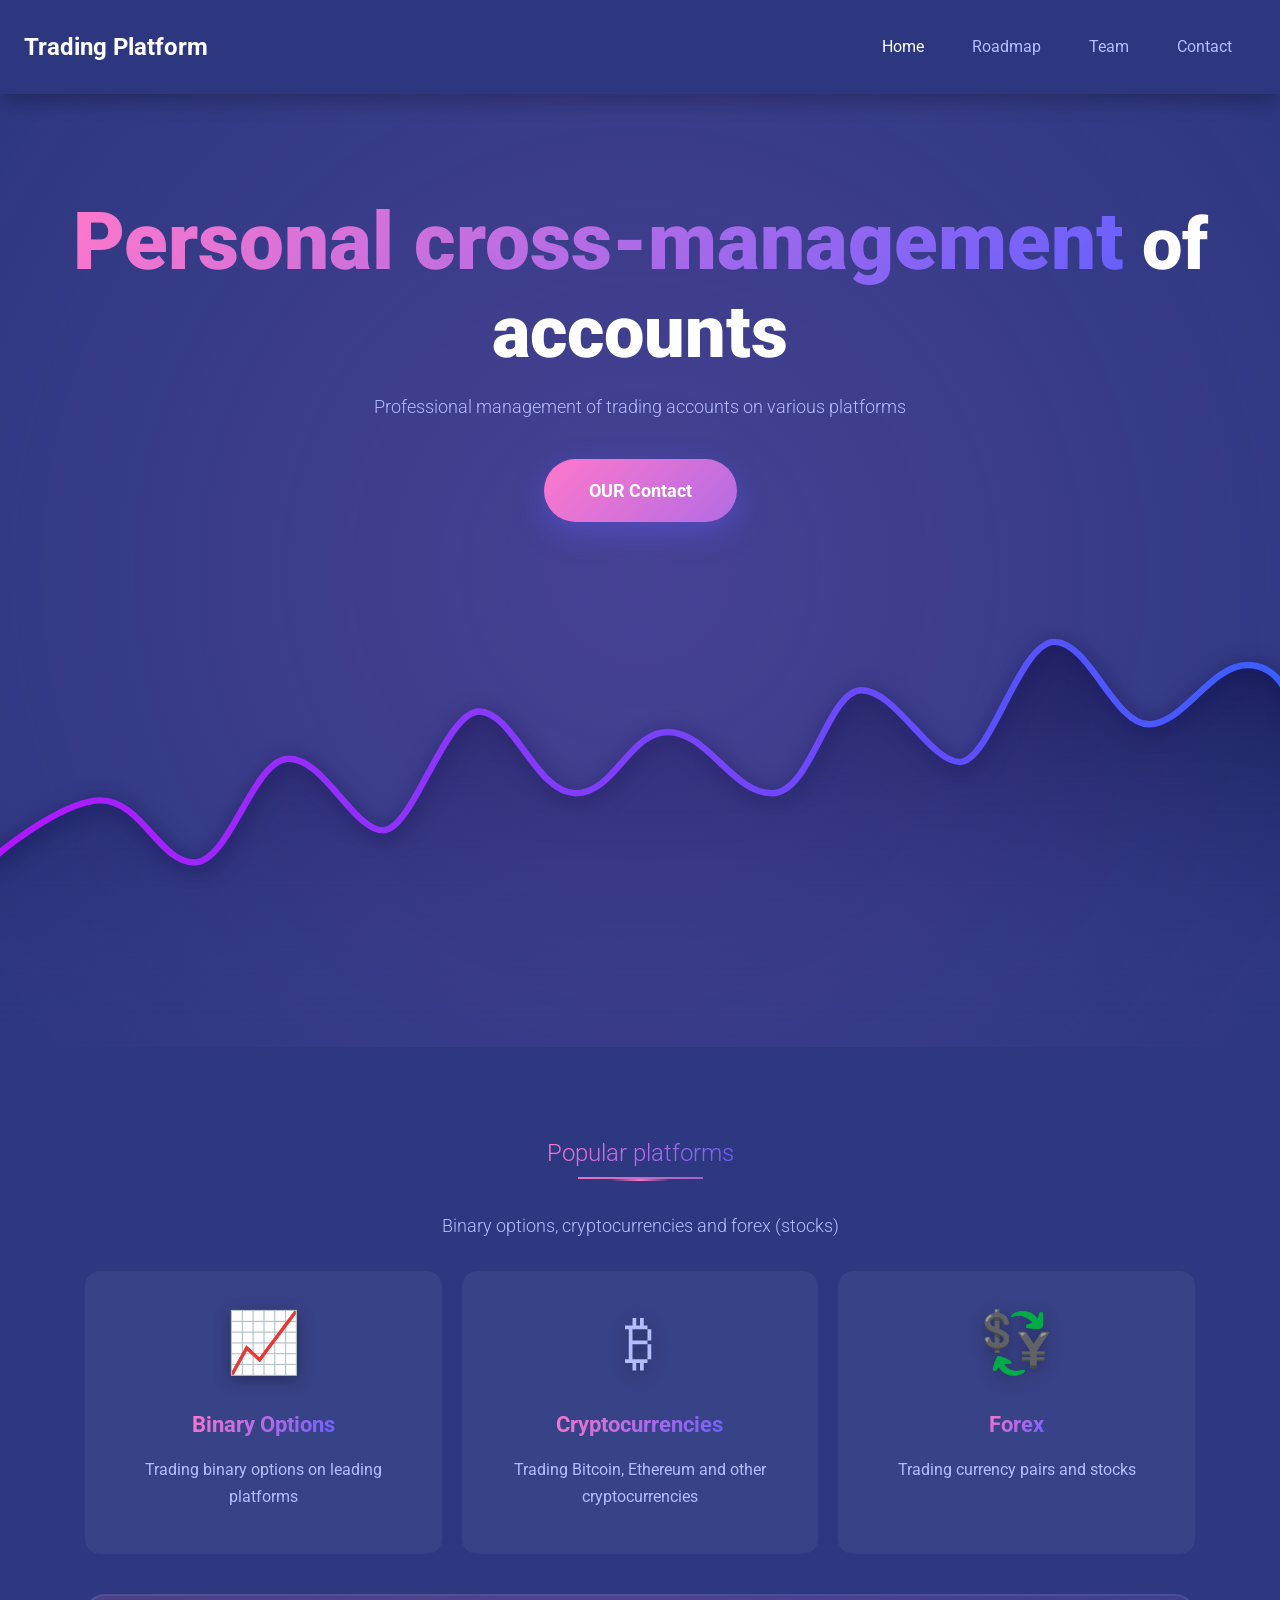
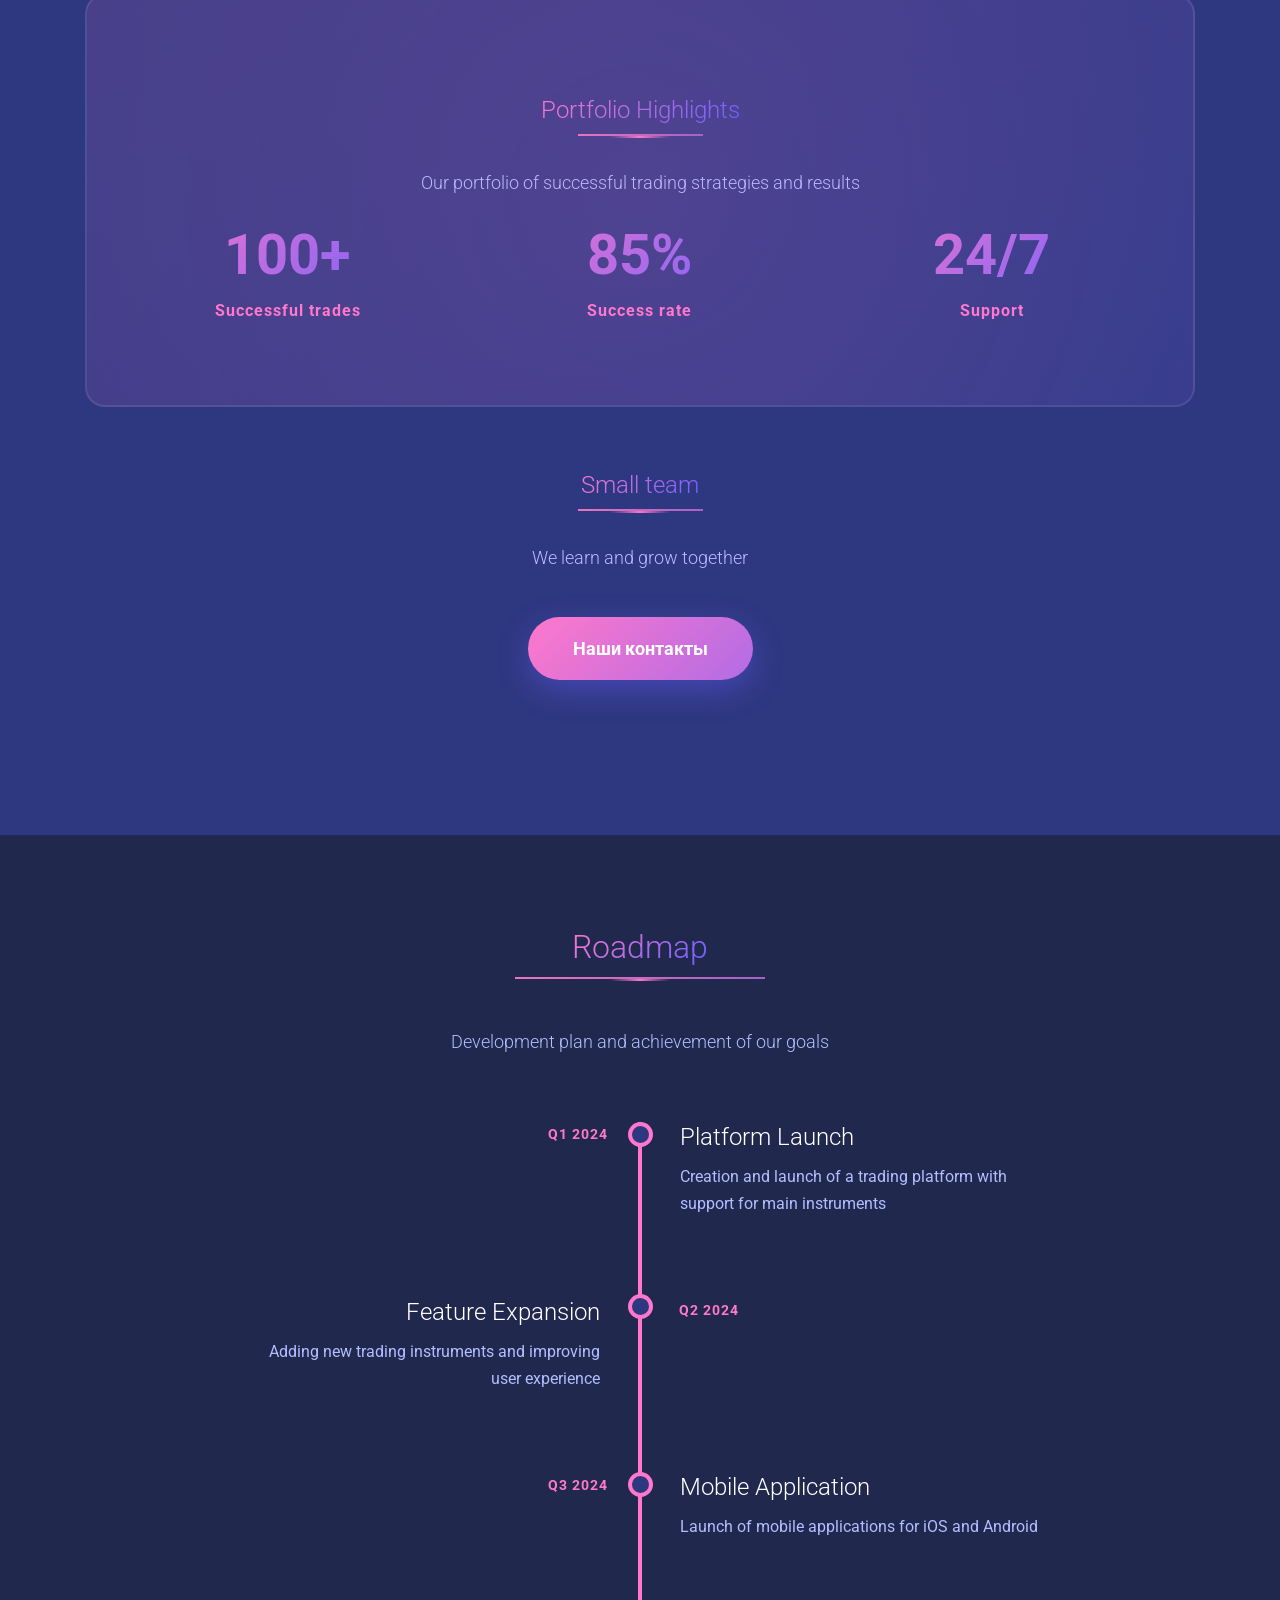
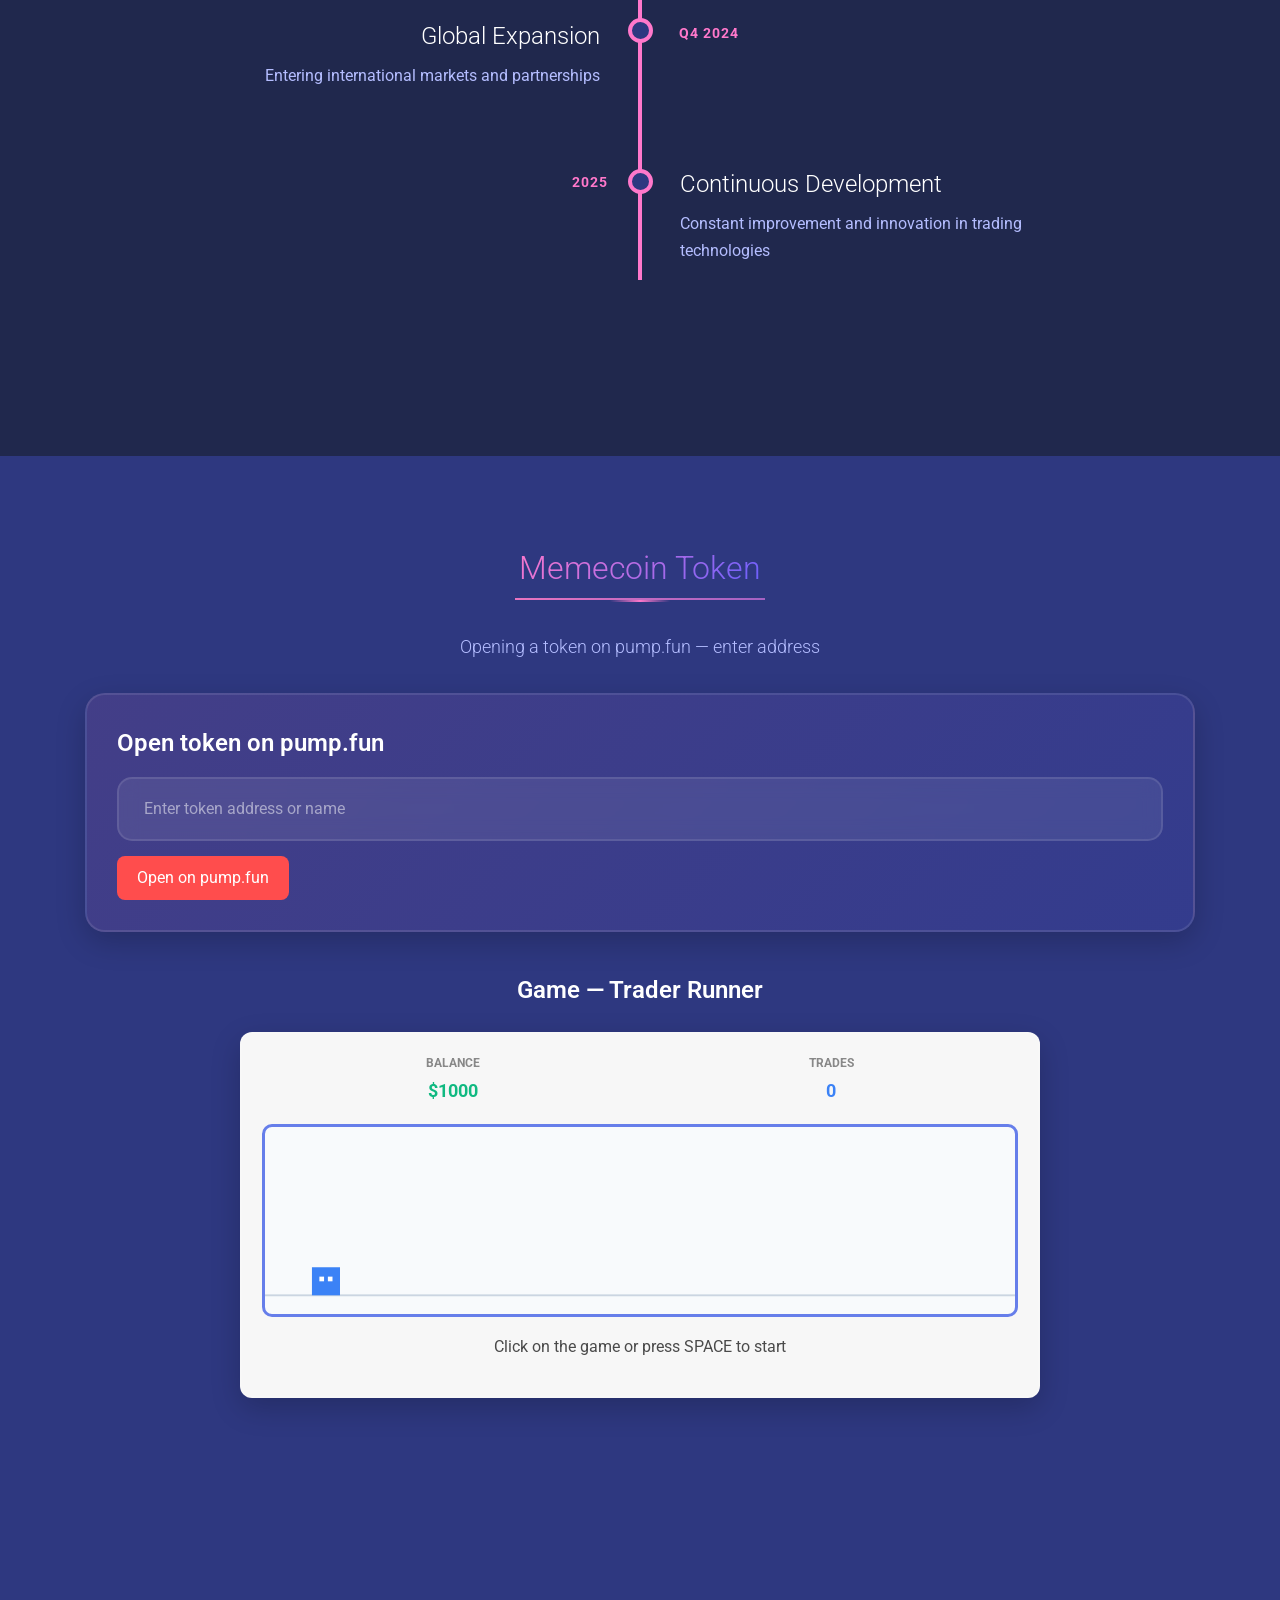
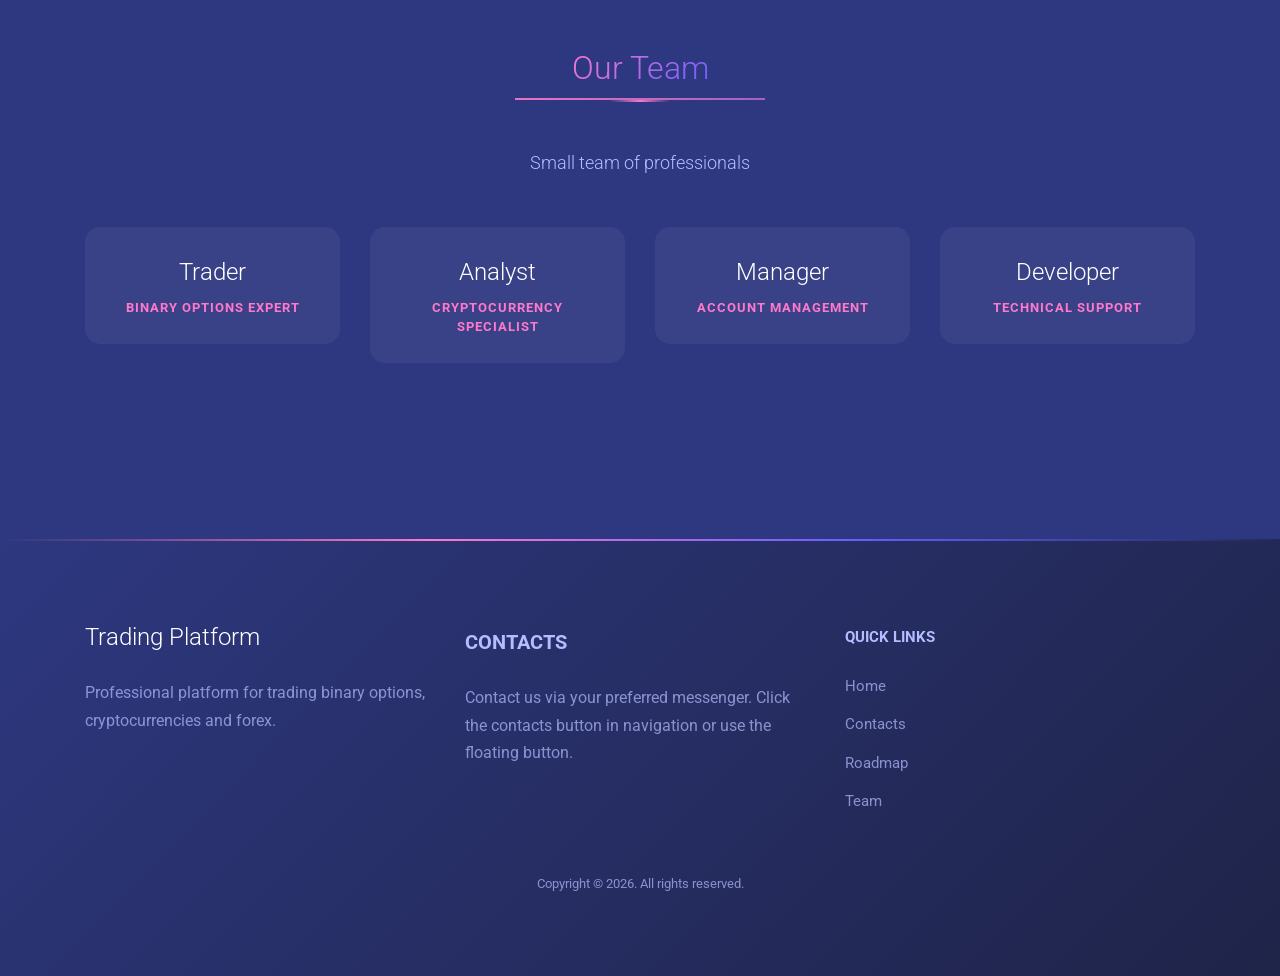
==== commit e5a5ef4e: "Update index.html" ====
--- a/en/index.html
+++ b/en/index.html
@@ -738,7 +738,7 @@
                     <a class="nav-link" href="#team">Team</a>
                 </li>
                 <li class="nav-item">
-                    <a class="nav-link contact-trigger-btn" href="#" onclick="event.preventDefault(); window.openContactModal(); return false;">Контакты</a>
+                    <a class="nav-link contact-trigger-btn" href="#" onclick="event.preventDefault(); window.openContactModal(); return false;">Contact</a>
                 </li>
             </ul>
         </div>
@@ -751,7 +751,7 @@
                 <span class="highlight">Personal cross-management</span> of accounts
             </h1>
             <p class="lead mt-3 mx-auto">Professional management of trading accounts on various platforms</p>
-            <a href="#" class="main-button contact-trigger-btn" onclick="event.preventDefault(); window.openContactModal(); return false;">Наши контакты</a>
+            <a href="#" class="main-button contact-trigger-btn" onclick="event.preventDefault(); window.openContactModal(); return false;"> OUR Contact</a>
         </div>
 
         <div class="graph">
@@ -1469,3 +1469,4 @@
 </body>
 
 </html>
+
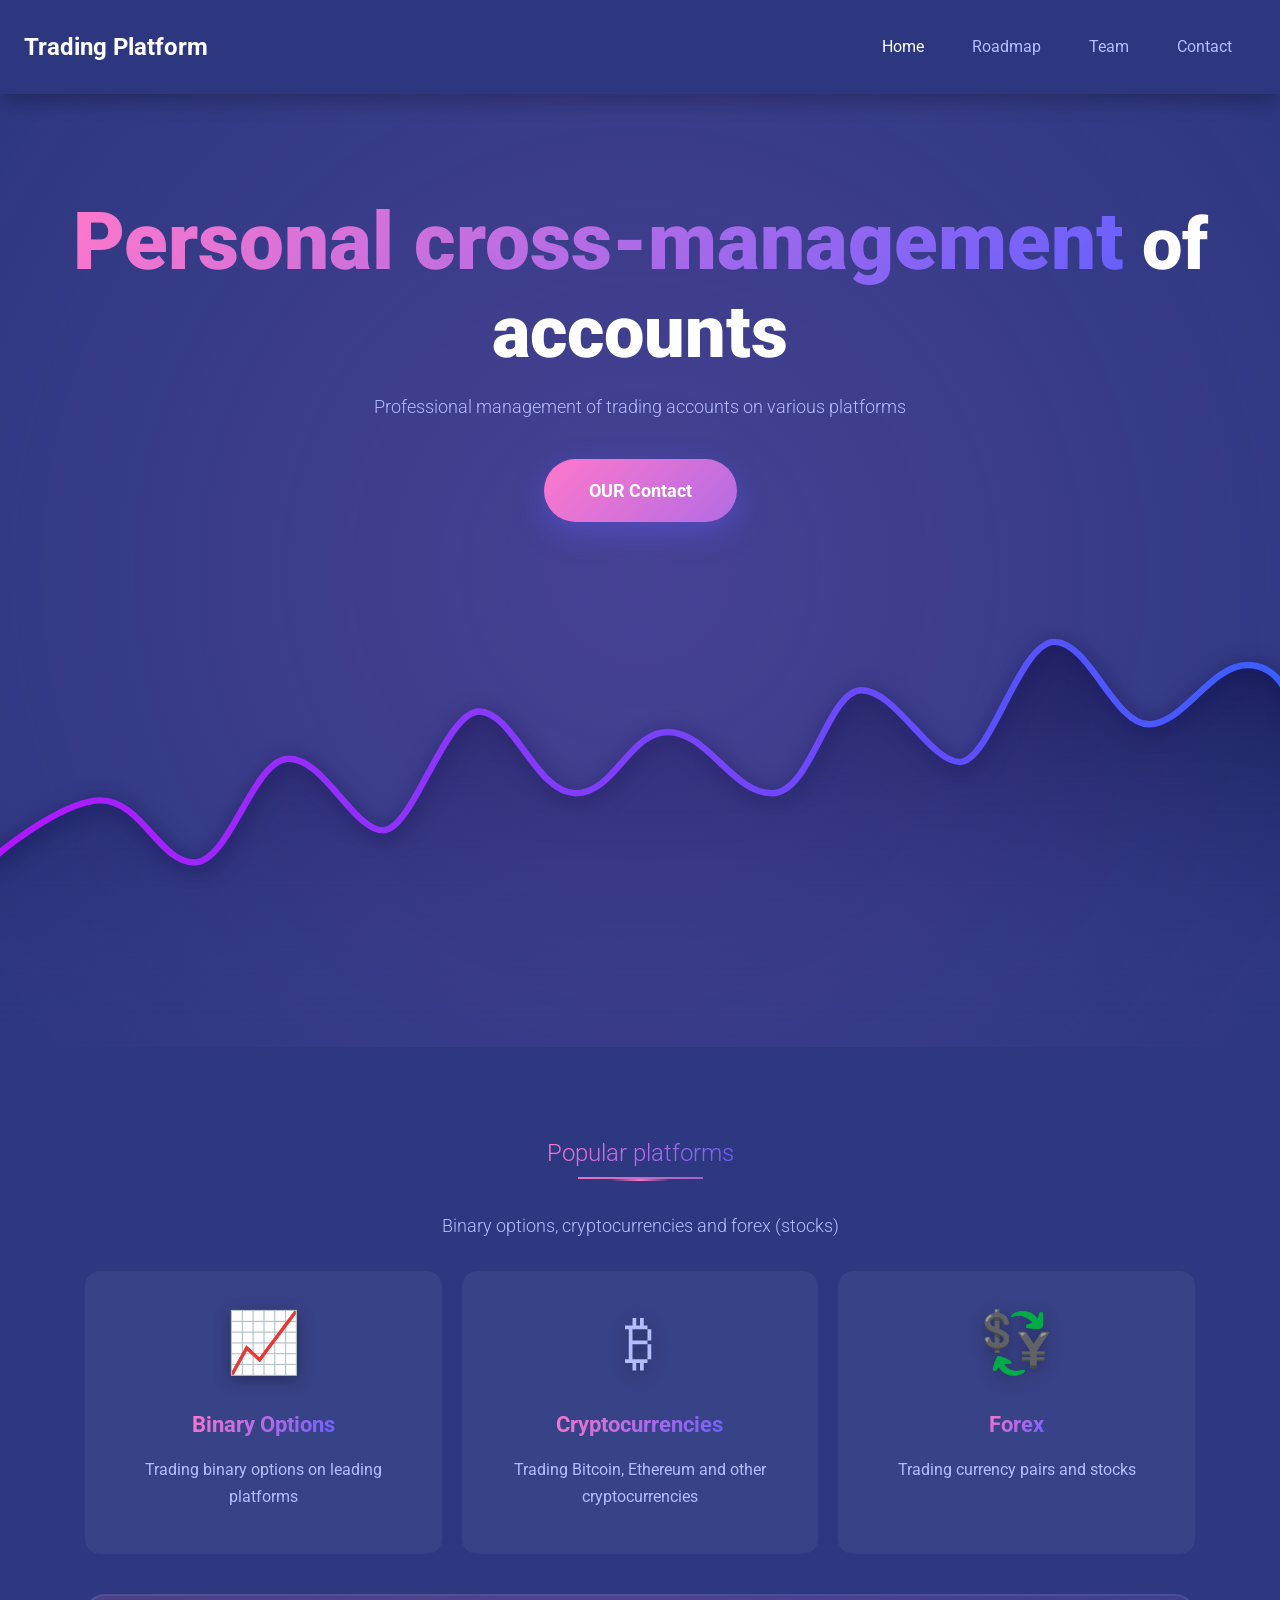
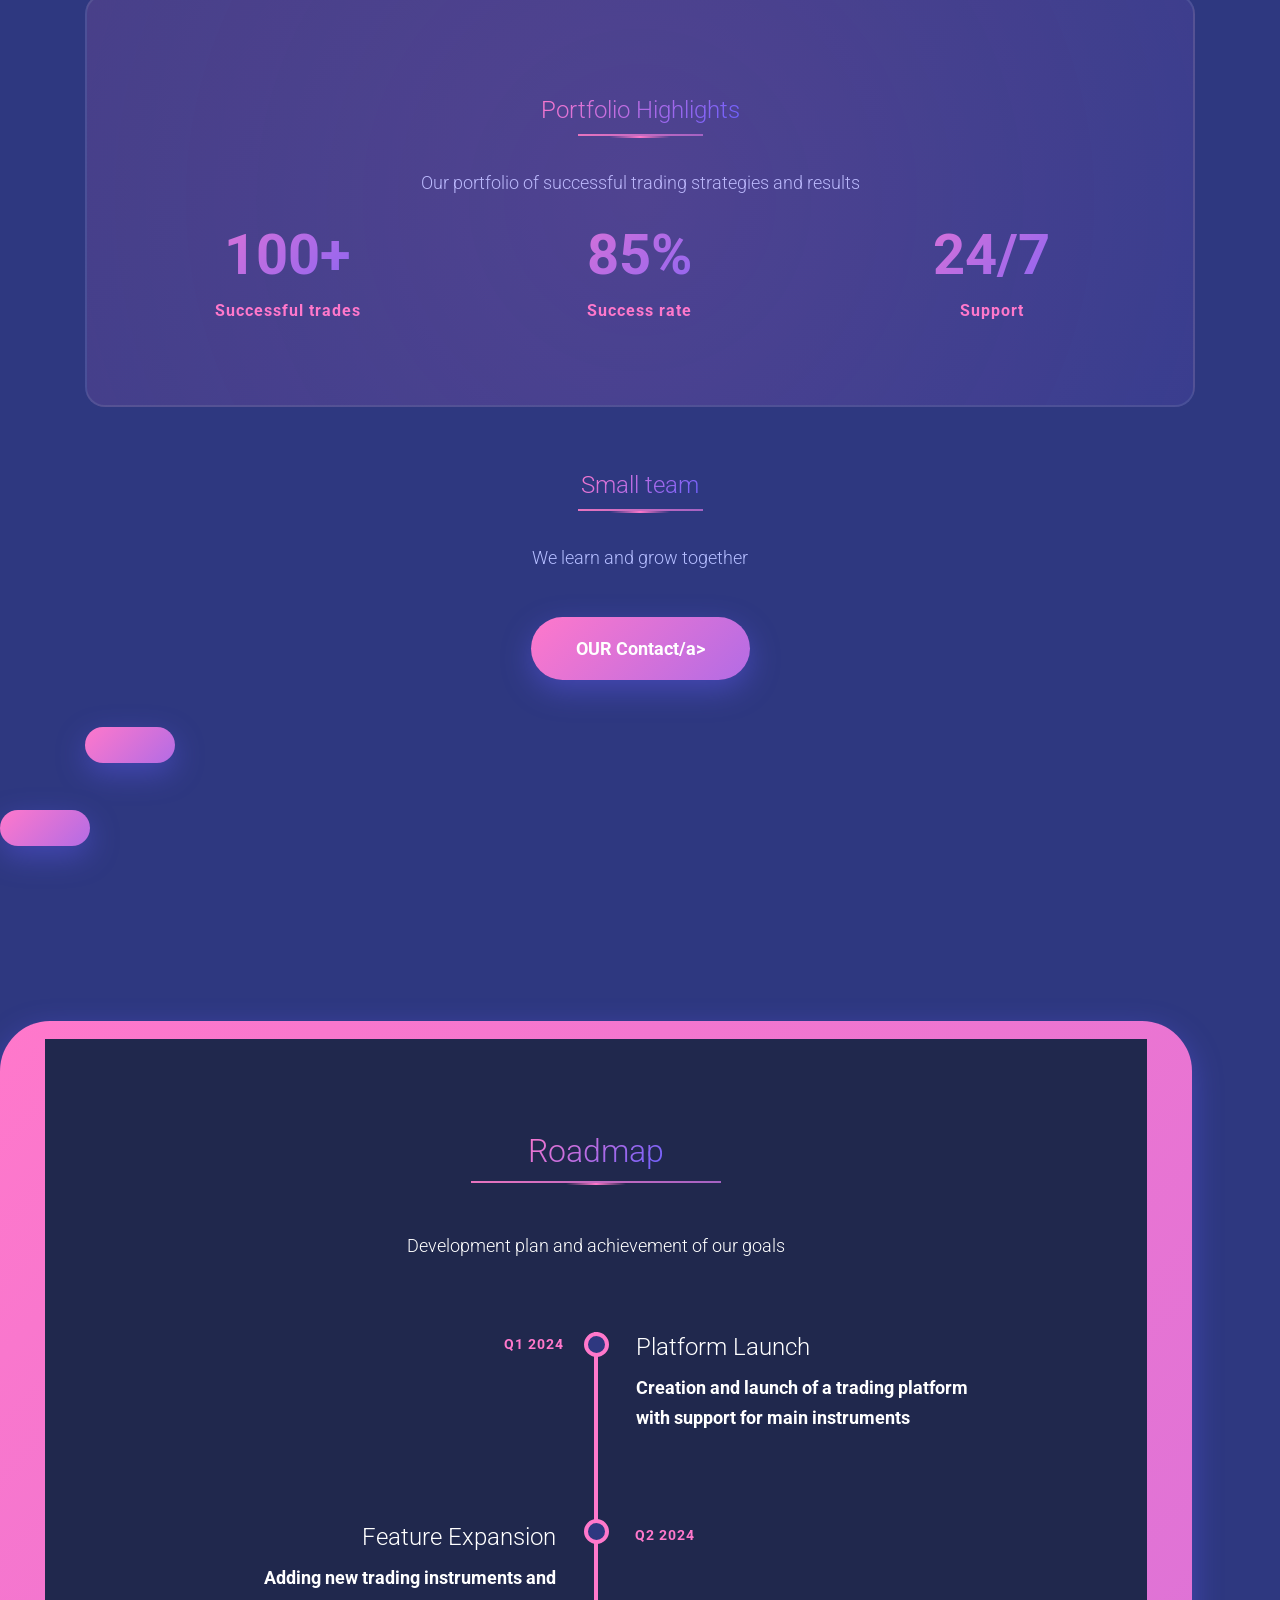
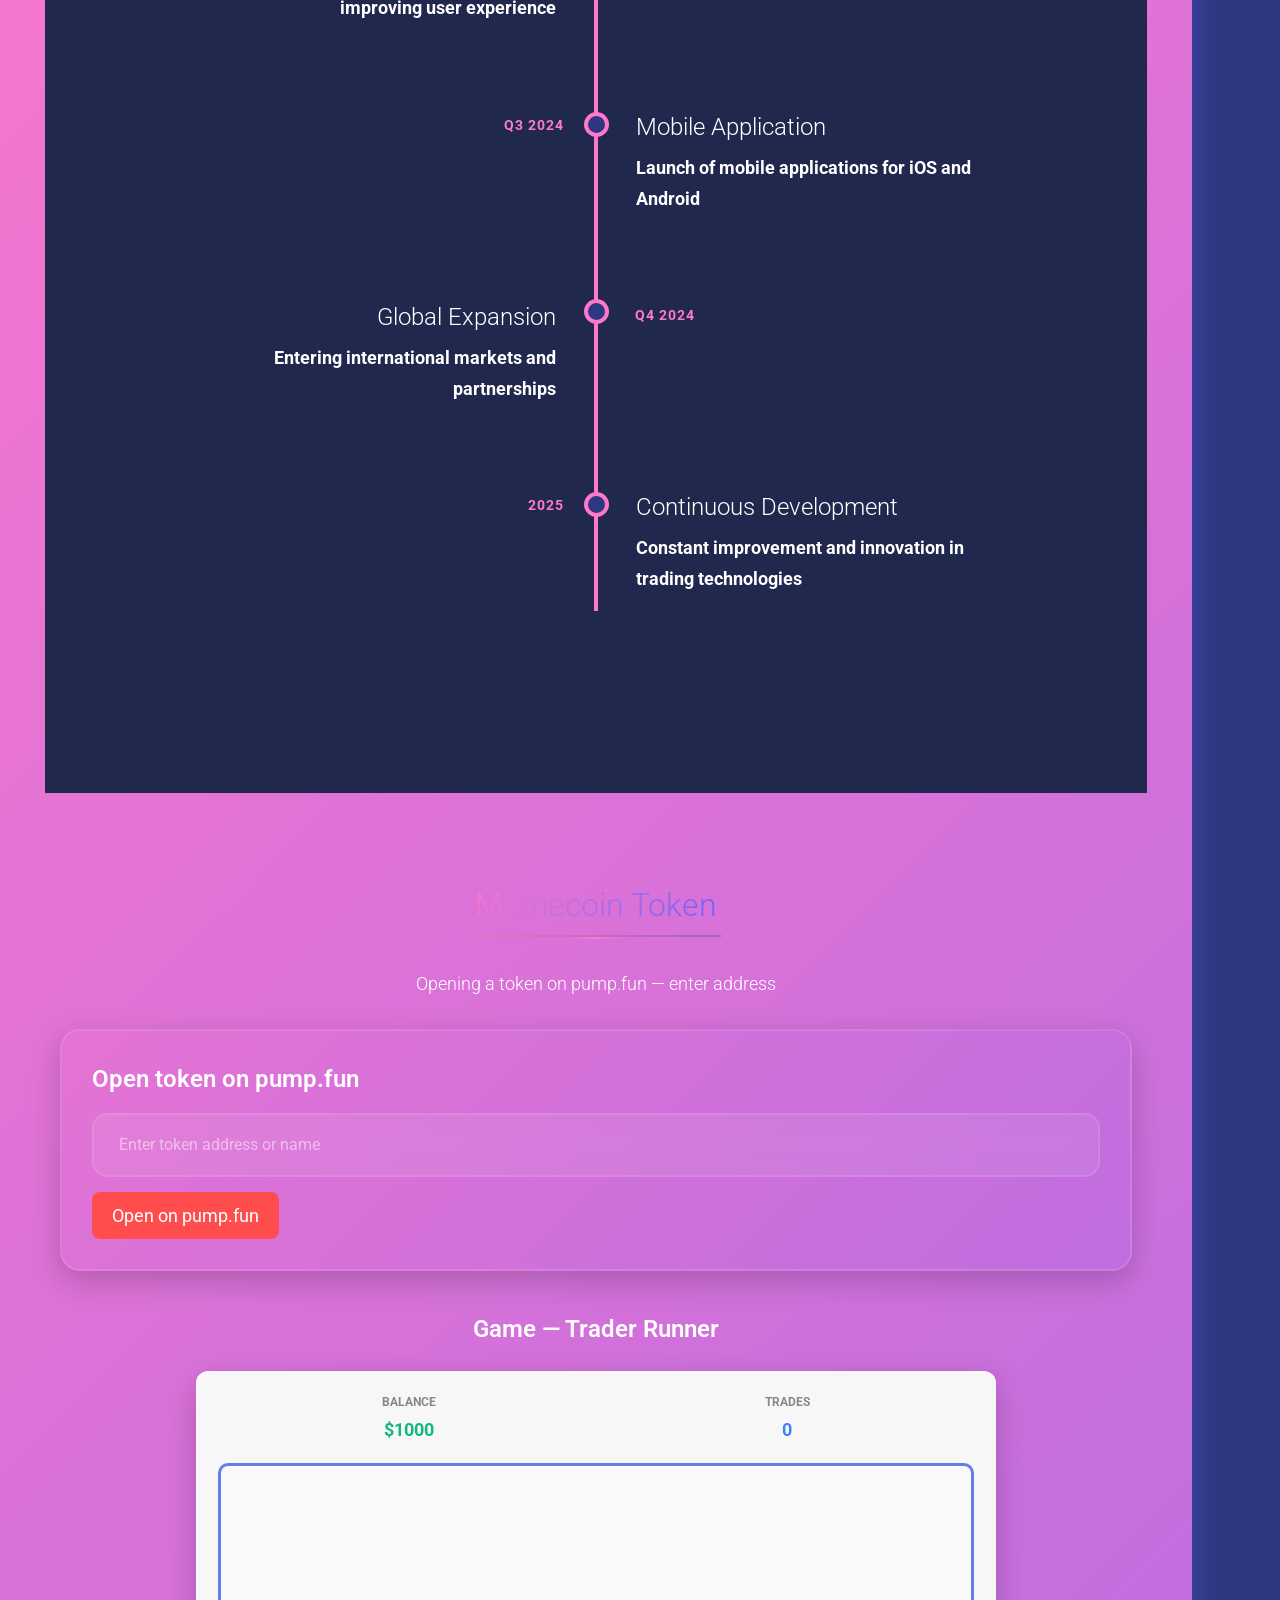
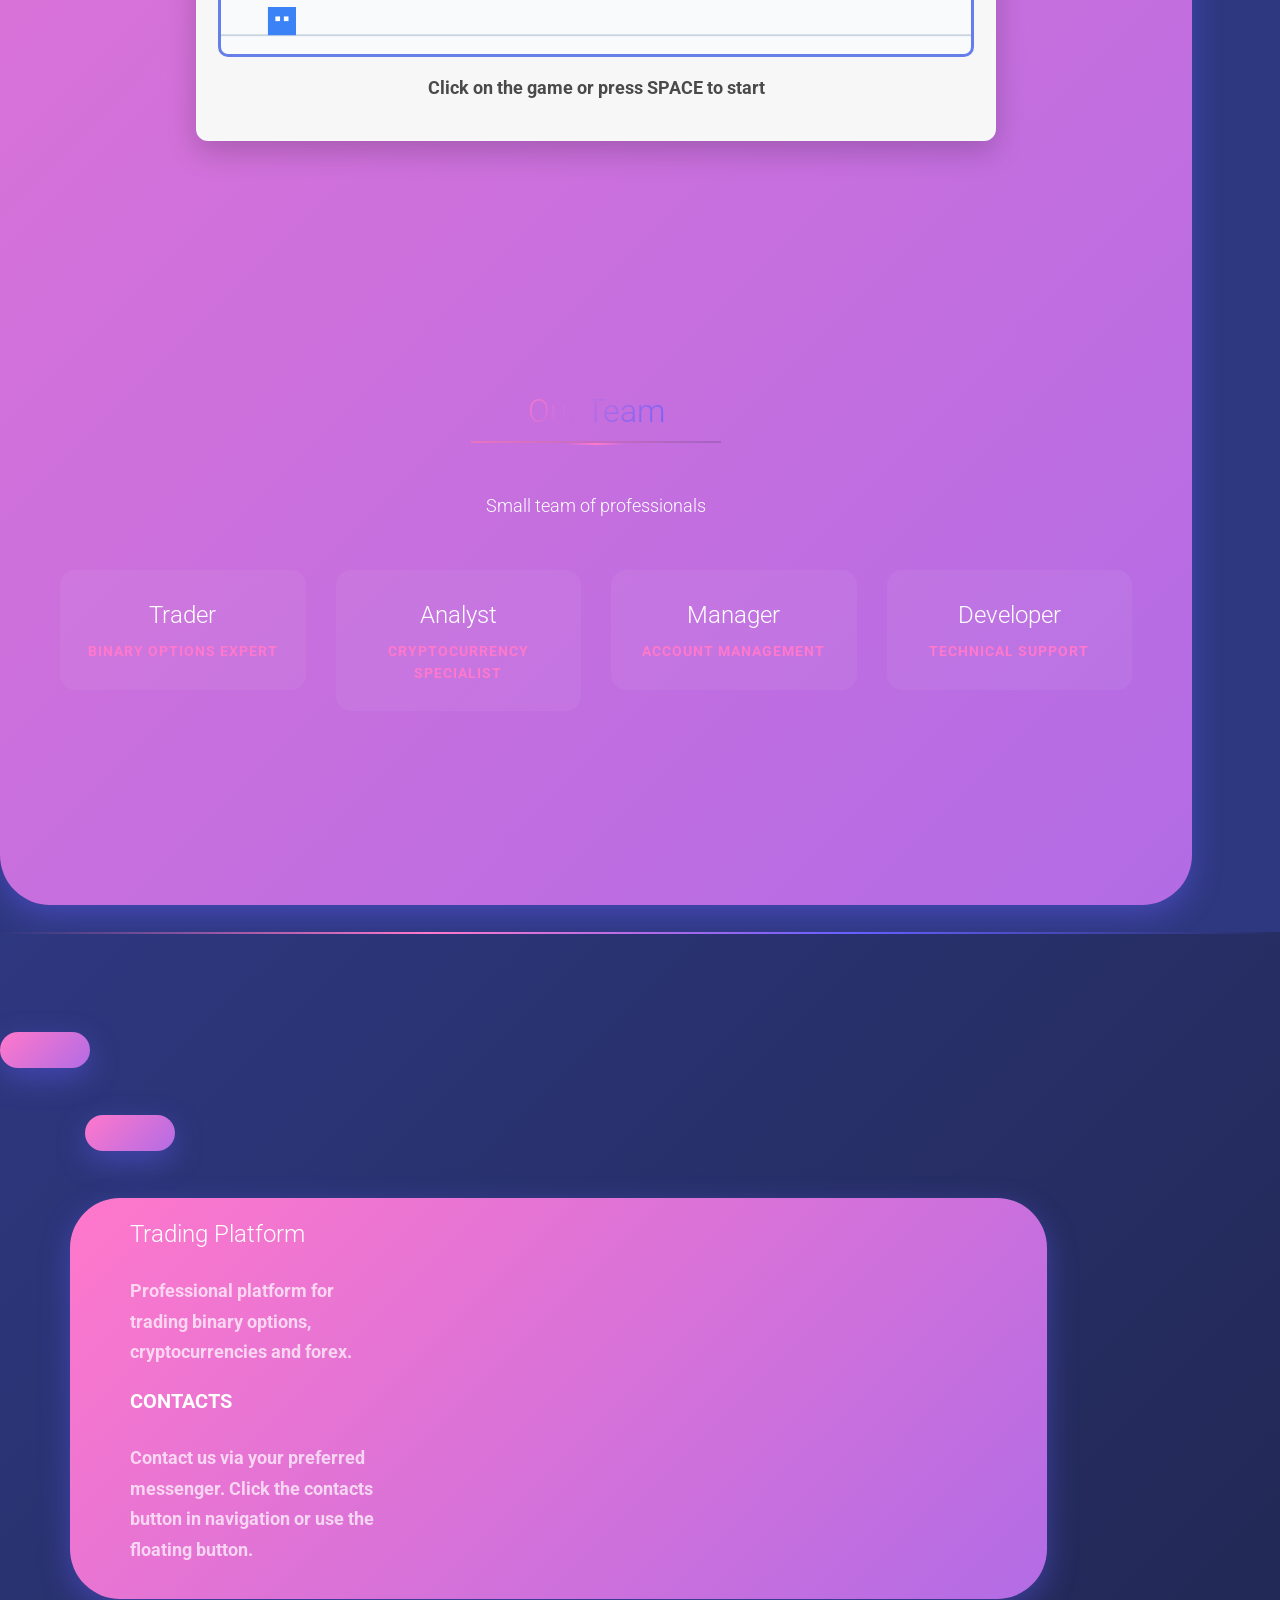
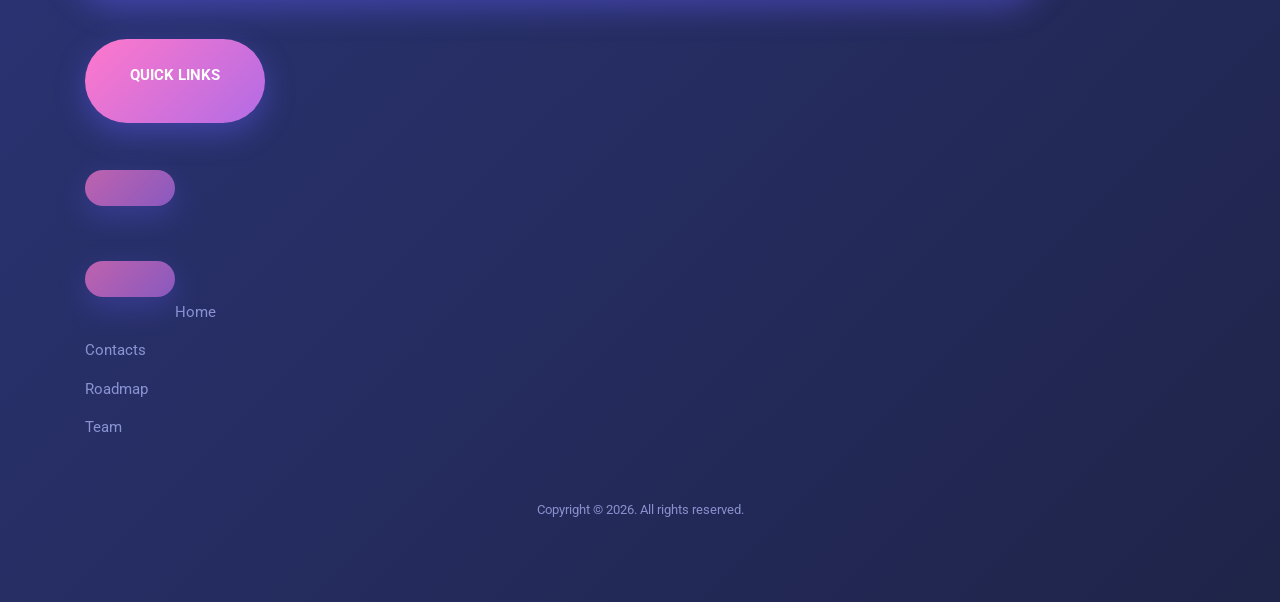
==== commit 821bd11b: "Update index.html" ====
--- a/en/index.html
+++ b/en/index.html
@@ -817,7 +817,7 @@
             </div>
             <p class="lead text-center mb-4">We learn and grow together</p>
             <div class="text-center">
-                <a href="#" class="main-button contact-trigger-btn" onclick="event.preventDefault(); window.openContactModal(); return false;">Наши контакты</a>
+                <a href="#" class="main-button contact-trigger-btn" onclick="event.preventDefault(); window.openContactModal(); return false;"> OUR Contact/a>
             </div>
         </div>
     </section>
@@ -1470,3 +1470,4 @@
 
 </html>
 
+
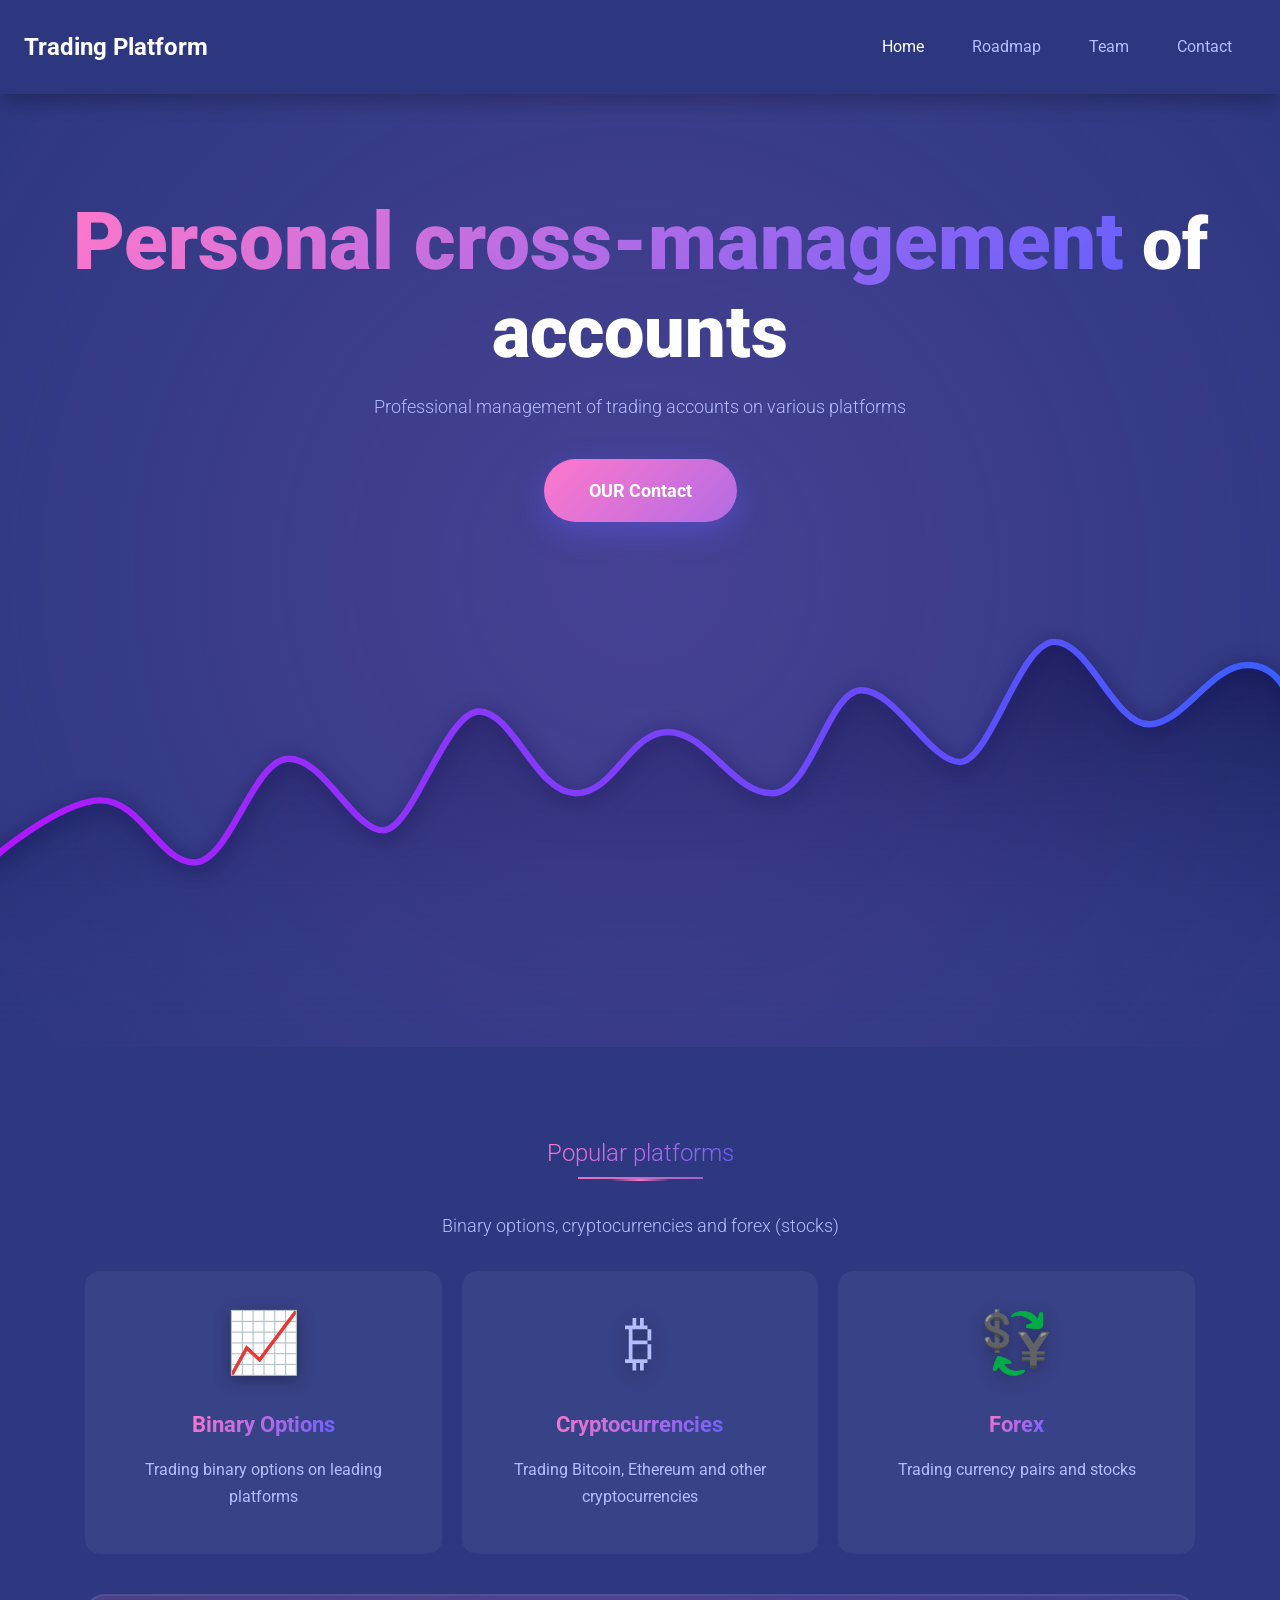
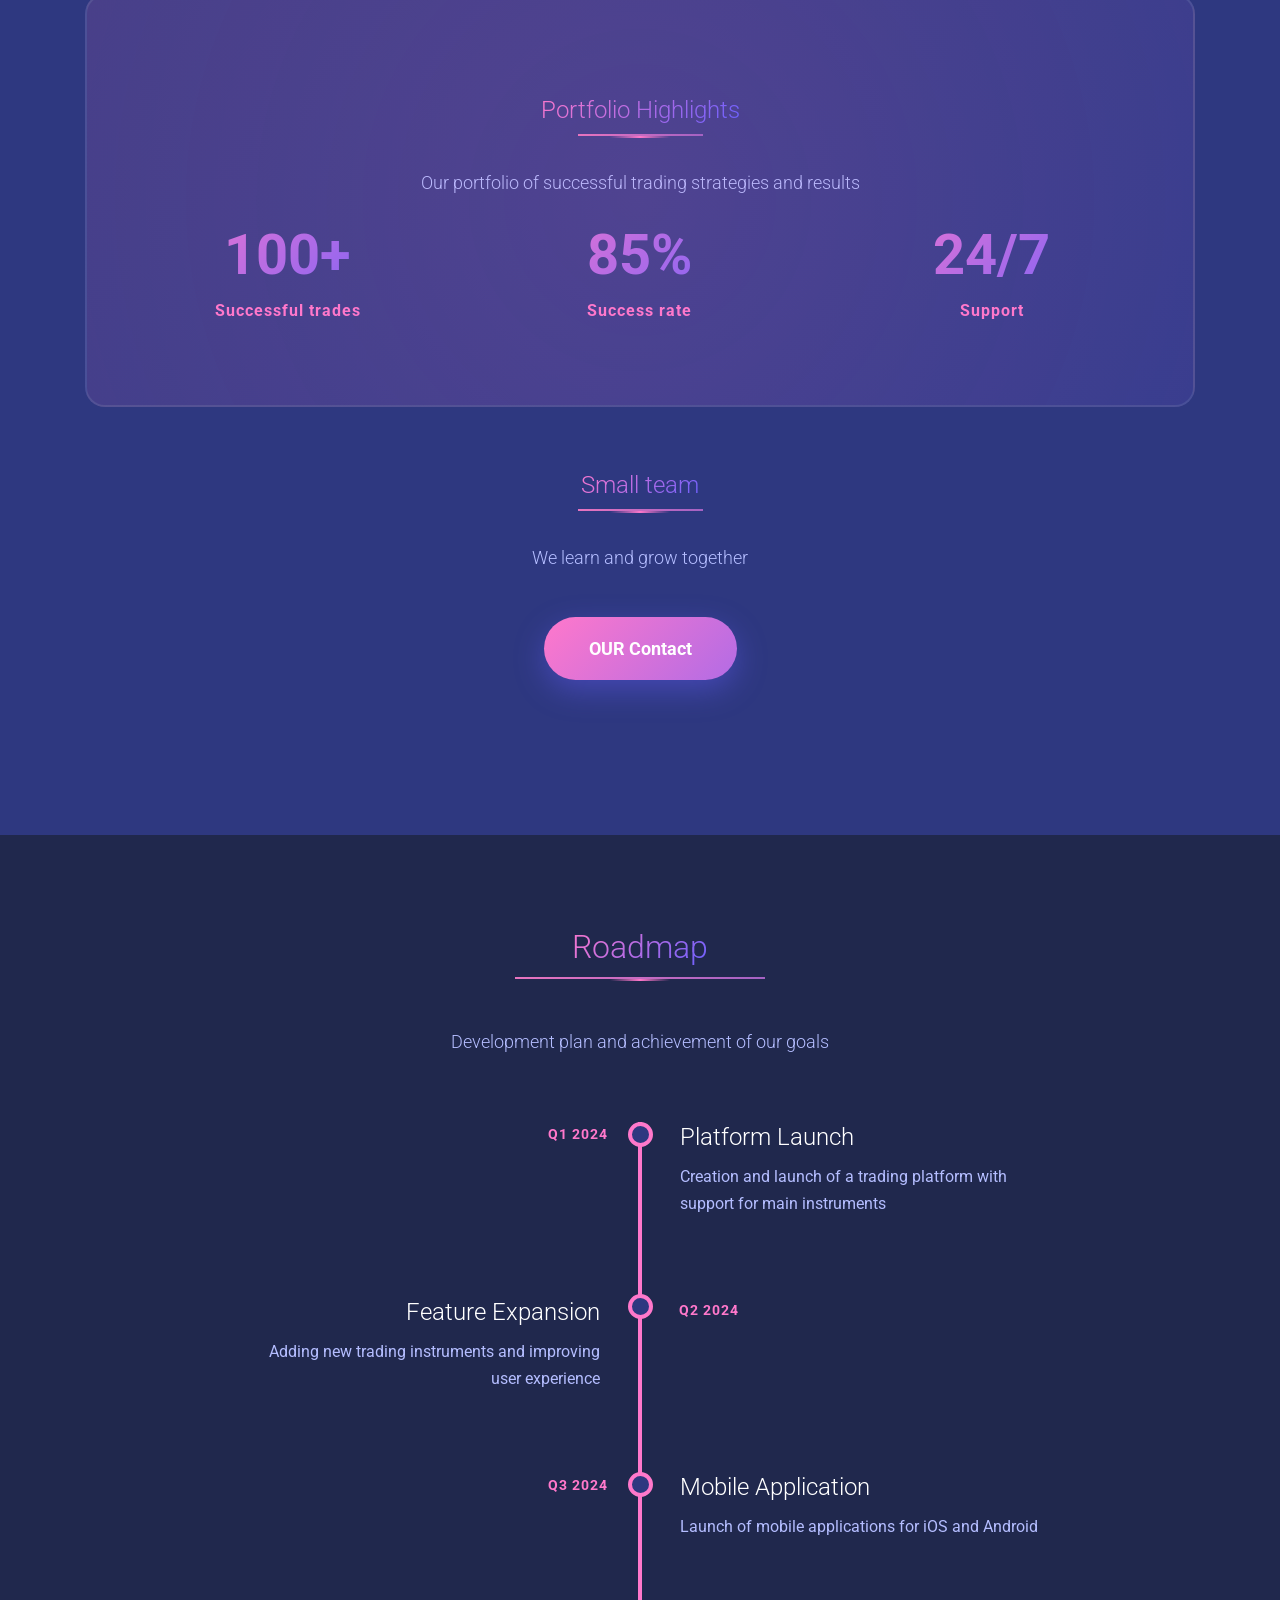
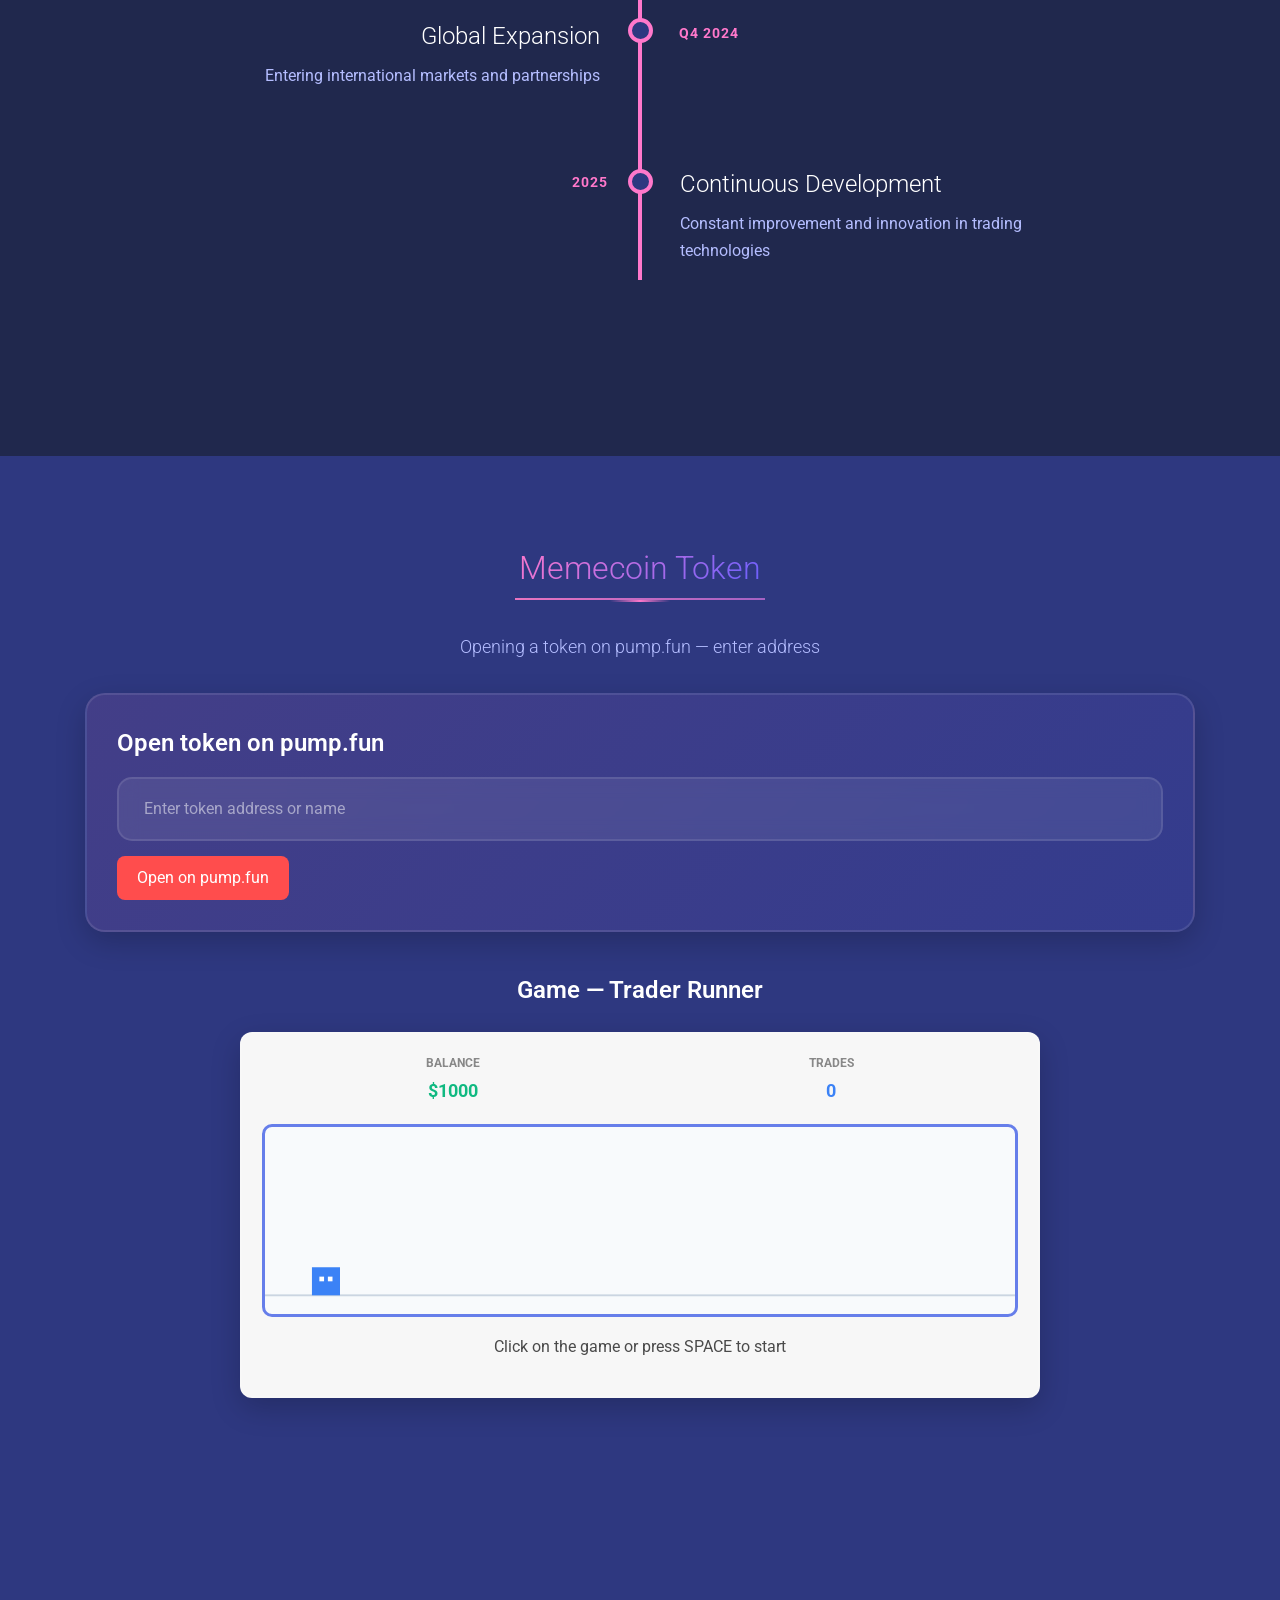
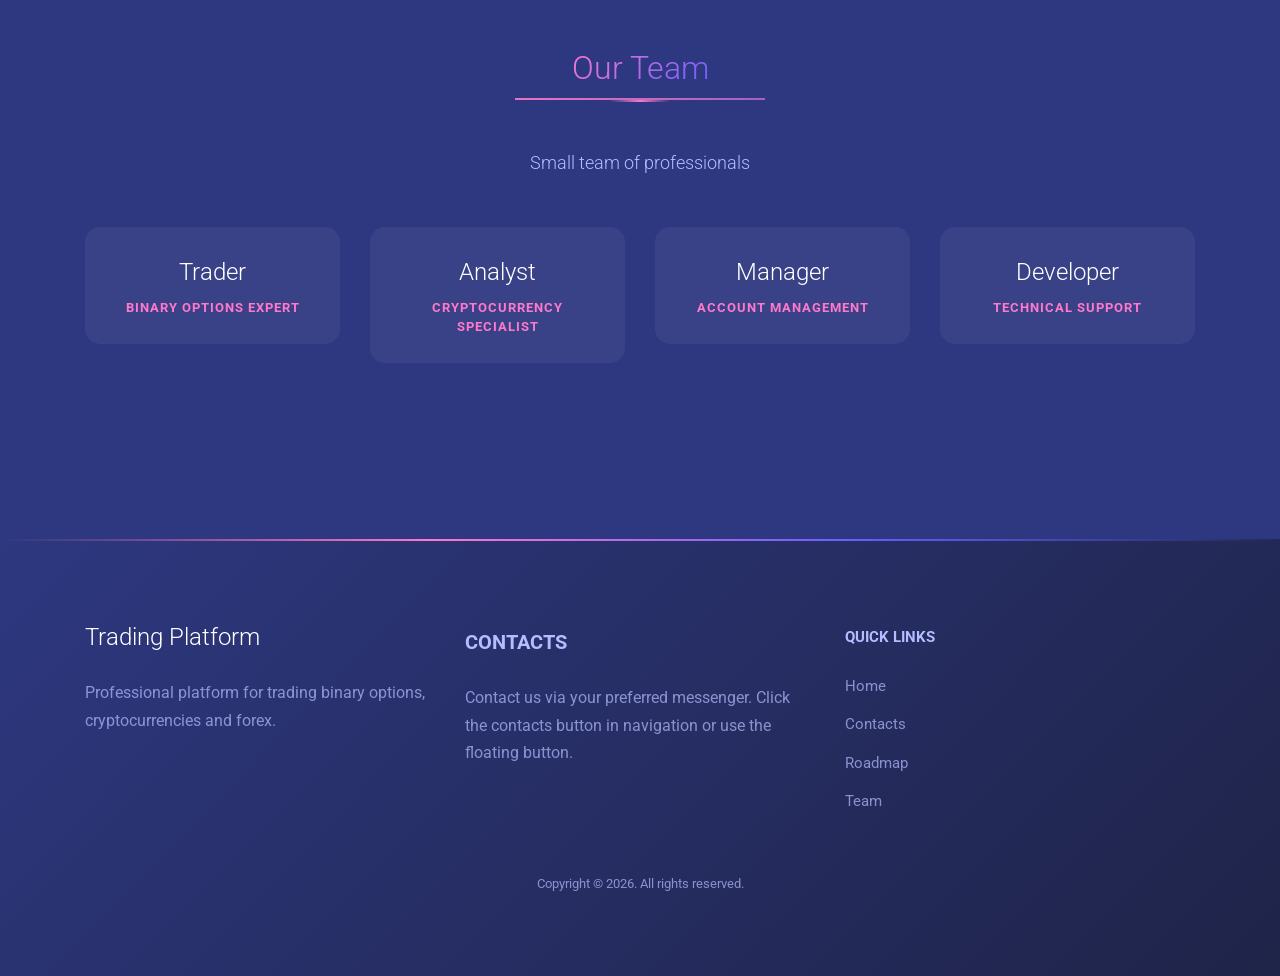
==== commit f89041ef: "Update index.html" ====
--- a/en/index.html
+++ b/en/index.html
@@ -817,7 +817,7 @@
             </div>
             <p class="lead text-center mb-4">We learn and grow together</p>
             <div class="text-center">
-                <a href="#" class="main-button contact-trigger-btn" onclick="event.preventDefault(); window.openContactModal(); return false;"> OUR Contact/a>
+                <a href="#" class="main-button contact-trigger-btn" onclick="event.preventDefault(); window.openContactModal(); return false;"> OUR Contact</a>
             </div>
         </div>
     </section>
@@ -1471,3 +1471,4 @@
 </html>
 
 
+
